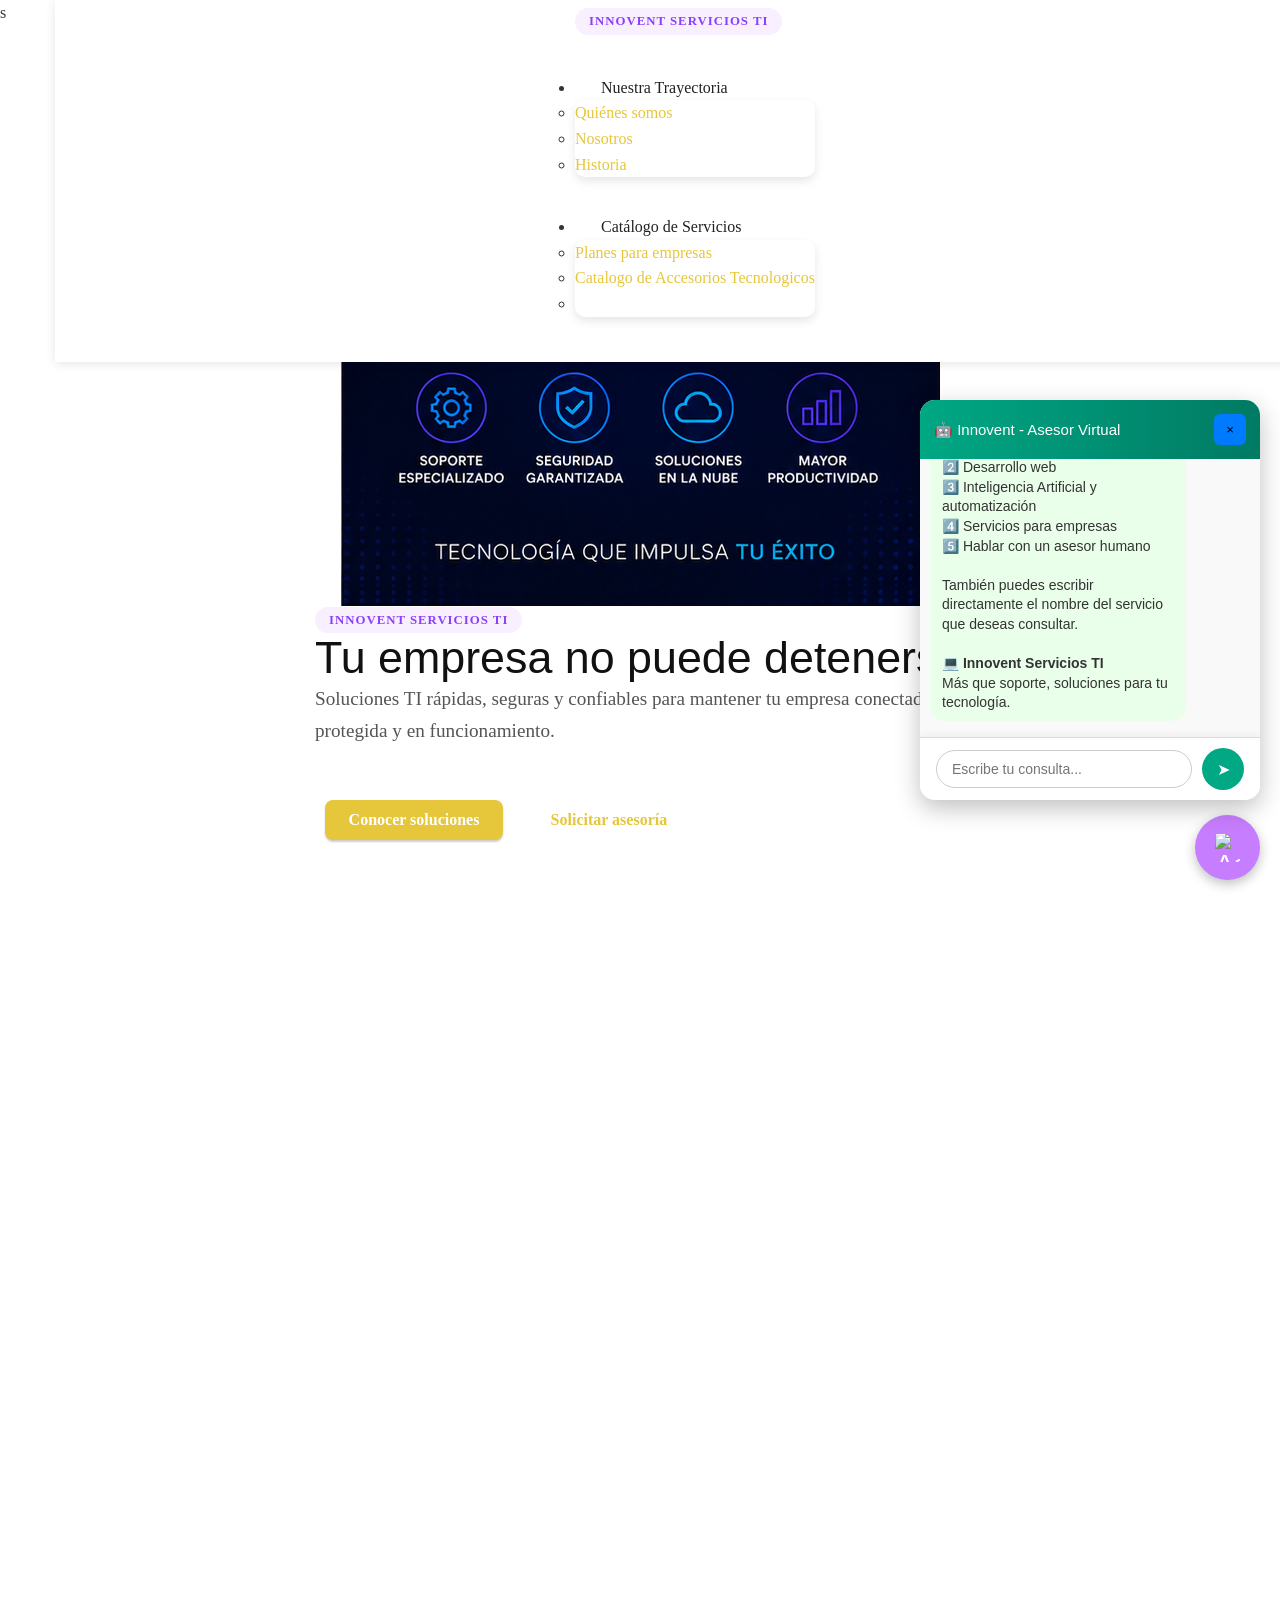
==== index.html @ 6b6c90a2 "Update index.html" ====
<!doctype html>
<html lang="es">
  <head>
    <meta charset="UTF-8" />
    <meta name="viewport" content="width=device-width, initial-scale=1.0" />

    <!-- SEO Básico -->
    <title>
      Innovent Servicios TI | Resultados Confiables y Atención
      Humana
    </title>
    <meta
      name="description"
      content="Innovent Servicios TI ofrece soluciones rápidas y confiables para tu empresa. Atención personalizada y resultados garantizados."
    />
    <meta
      name="keywords"
      content="Innovent Servicios TI, soluciones tecnológicas, atención personalizada, resultados garantizados, empresa, tecnología"
    />
    <meta name="author" content="Innovent Servicios TI" />
    <link rel="canonical" href="https://innoventsolucionesdigitales.netlify.app/" />

    <!--SEO optimizado + Google Search Console-->

    <meta
      name="google-site-verification"
      content="TU_CODIGO_VERIFICACION_GOOGLE"
    />

    <!-- Google Analytics Básico -->

    <script
      async
      src="https://www.googletagmanager.com/gtag/js?id=G-XXXXXXXXXX"
    ></script>
    <script>
      window.dataLayer = window.dataLayer || [];
      function gtag() {
        dataLayer.push(arguments);
      }
      gtag("js", new Date());
      gtag("config", "G-XXXXXXXXXX"); // Reemplaza con tu ID GA4
    </script>
    s

    <!-- FIN SEO optimizado + Google Search Console -->

    <!-- Open Graph (para redes sociales) -->
    <meta
      property="og:title"
      content="Innovent Servicios TI | Soluciones Rapidas y Confiables para tu Empresa"
    />
    <meta
      property="og:description"
      content="Innovent Servicios TI ofrece soluciones rápidas y confiables para tu empresa. Atención personalizada y resultados garantizados."
    />
    <meta
      property="og:image"
      content="https://innoventsolucionesdigitales.netlify.app/assets/images/logo.png"
    />
    <meta property="og:url" content="https://innoventsolucionesdigitales.netlify.app/" />
    <meta property="og:type" content="website" />

    <!-- Favicon -->
    <link
      rel="shortcut icon"
      href="assets/images/logo.png"
      type="image/x-icon"
    />

    <!-- Bootstrap -->
    <link rel="stylesheet" href="assets/bootstrap/css/bootstrap.min.css" />

    <!-- Estilos adicionales -->
    <link rel="stylesheet" href="assets/bootstrap/css/bootstrap-grid.min.css" />
    <link
      rel="stylesheet"
      href="assets/bootstrap/css/bootstrap-reboot.min.css"
    />
    <link
      rel="stylesheet"
      href="assets/web/assets/mobirise-icons2/mobirise2.css"
    />
    <link rel="stylesheet" href="assets/dropdown/css/style.css" />
    <link rel="stylesheet" href="assets/socicon/css/styles.css" />
    <link rel="stylesheet" href="assets/theme/css/style.css" />
    <link rel="stylesheet" href="css/styles.min.css" />
    <link rel="stylesheet" href="css/styles.css" />
    <link rel="stylesheet" href="css/examenes.css" />

    <!-- Preload -->
    <link
      rel="preload"
      as="style"
      href="assets/mobirise/css/mbr-additional.css"
    />
    <link
      rel="stylesheet"
      href="assets/mobirise/css/mbr-additional.css"
      type="text/css"
    />

    <style>
      .modal {
        display: none;
        position: fixed;
        inset: 0;
        background: rgba(0, 0, 0, 0.6);
        justify-content: center;
        align-items: center;
        z-index: 1000;
      }

      .modal-content {
        background: #fff;
        padding: 25px;
        width: 90%;
        max-width: 500px;
        border-radius: 8px;
        position: relative;
      }

      .cerrar-modal {
        position: absolute;
        top: 10px;
        right: 15px;
        font-size: 22px;
        cursor: pointer;
      }
    </style>
  </head>
  <body>
    <!-- =========================
     NAVBAR FIJO Y CENTRADO
========================= -->
    <section class="menu" id="menu2-23">
      <nav class="navbar navbar-expand-lg navbar-light fixed-top">
        <div class="container-fluid justify-content-between align-items-center">

<!-- LOGO -->
<a
  class="navbar-brand d-flex align-items-center"
  href="/"
  aria-label="Innovent Servicios TI - Inicio"
>
  <span class="hero-badge">
          INNOVENT SERVICIOS TI
        </span>
</a>

          <!-- BOTÓN RESPONSIVE -->
          <button class="navbar-toggler" type="button" data-bs-toggle="collapse" data-bs-target="#navbarNav">
            <span class="navbar-toggler-icon"></span>
          </button>

          <!-- ENLACES POR MODIFICAR -->
          <div class="collapse navbar-collapse justify-content-center" id="navbarNav">
            <ul class="navbar-nav align-items-center">
              <!-- Nosotros -->
              <li class="nav-item dropdown">
                <a class="nav-link dropdown-toggle" href="#" id="paraTi" role="button" data-bs-toggle="dropdown">
                  Nuestra Trayectoria
                </a>
                <ul class="dropdown-menu">
                  <li>
                    <a class="dropdown-item" href="#">Quiénes somos</a>
                  </li>
                  <li>
                    <a class="dropdown-item" href="#">Nosotros</a>
                  </li>
                  <li>
                    <a class="dropdown-item" href="historia.html">Historia</a>
                  </li>
                </ul>
              </li>

              <!-- Catalogo -->
              <li class="nav-item dropdown">
                <a class="nav-link dropdown-toggle" href="#" id="paraTi" role="button" data-bs-toggle="dropdown">
                  Catálogo de Servicios
                </a>
                <ul class="dropdown-menu">
                    <li><a class="dropdown-item" href="#"> Planes para empresas </a></li>
                  <!--<li><a class="dropdown-item" href="#">Genética</a></li>-->
                   <li>
                <a class="dropdown-item" href="https://docs.google.com/document/d/1BnVrGC0R2XACuzyjOisEtfLm5PXek_oAEOtKpzsiHR8/edit?usp=sharing" download="Catalogo de Accesorios Tecnologicos.pdf">
                  Catalogo de Accesorios Tecnologicos
                </a>
              </li>
                  <li>
                    <!--<a class="dropdown-item" href="#">Pruebas Especiales</a>-->
                  </li>
                </ul>
              </li>

              <!-- Servicios
              <li class="nav-item dropdown">
                <a
                  class="nav-link dropdown-toggle"
                  href="#"
                  id="institucional"
                  role="button"
                  data-bs-toggle="dropdown"
                >
                  Como lo hacemos
                </a>
                <ul class="dropdown-menu">
                  <li>
                    <a class="dropdown-item" href="./servicios.html"
                      >Servicios</a
                    >
                  </li>
                </ul>
              </li>

              <!-- Muestras 
              <li class="nav-item dropdown">
                <a
                  class="nav-link dropdown-toggle"
                  href="#"
                  id="empresarial"
                  role="button"
                  data-bs-toggle="dropdown"
                >
                  Preparación de Muestras
                </a>
                <ul class="dropdown-menu">
                  <li>
                    <a class="dropdown-item" href="sangre.html"
                      >Toma de muestra en sangre</a
                    >
                  </li>
                  <li>
                    <a class="dropdown-item" href="fecal.html"
                      >Toma de muestra fecal</a
                    >
                  </li>
                  <li>
                    <a class="dropdown-item" href="orina.html"
                      >Muestra de orina</a
                    >
                  </li>
                  <li>
                    <a class="dropdown-item" href="saliva.html"
                      >Muestra de saliva</a
                    >
                  </li>
                  <li>
                    <a class="dropdown-item" href="aliento.html"
                      >Prueba de aliento</a
                    >
                  </li>
                </ul>
              </li>

              <!-- Portal Pacientes 
              <li class="nav-item dropdown">
                <a
                  class="nav-link dropdown-toggle"
                  href="#"
                  id="pacientes"
                  role="button"
                  data-bs-toggle="dropdown"
                >
                  Portal Paciente
                </a>
                <ul class="dropdown-menu">
                  <li>
                    <a class="dropdown-item" href="paciente/dashboard_paciente.html"
                      >Acceso Paciente</a
                    >
                  </li>
                </ul>
              </li>-->
            </ul>
          </div>
        </div>
      </nav>
    </section>
    <!-- FIN NAVBAR -->

        <!-- ================================
 ASESOR VIRTUAL INNOVENT
================================ -->
    <div class="asesor-container">

  <!-- Botón del asesor virtual -->
  <button
    id="chat-toggle"
    type="button"
    aria-label="Abrir asesor virtual"
    aria-controls="chatbox"
    aria-expanded="false"
  >
    <img
      src="https://cdn-icons-png.flaticon.com/128/14244/14244118.png"
      alt="Asesor Virtual Innovent"
    />
  </button>

  <!-- Ventana de chat -->
  <div
    id="chatbox"
    role="dialog"
    aria-label="Asesor Virtual Innovent"
    aria-hidden="true"
  >

    <!-- Encabezado -->
    <div id="chat-header">
      <span>🤖 Innovent - Asesor Virtual</span>

      <button
        id="chat-close"
        type="button"
        aria-label="Cerrar asesor virtual"
      >
        ×
      </button>
    </div>

    <!-- Mensajes -->
    <div
      id="chat-messages"
      role="log"
      aria-live="polite"
      aria-atomic="false"
    ></div>

    <!-- Entrada de mensajes -->
    <div id="chat-input">

      <input
        id="input"
        type="text"
        placeholder="Escribe tu consulta..."
        autocomplete="off"
        aria-label="Escribe tu consulta"
      />

      <button
        type="button"
        onclick="enviar()"
        aria-label="Enviar mensaje"
      >
        ➤
      </button>

    </div>

    <!-- Valores de Innovent --
    <div id="chat-values">

      <span title="Integridad">
        ⭐ Integridad
      </span>

      <span title="Innovación">
        💡 Innovación
      </span>

      <span title="Excelencia">
        🎯 Excelencia
      </span>

      <span title="Compromiso">
        🤝 Compromiso
      </span>

      <span title="Confidencialidad">
        🔒 Confidencialidad
      </span>

    </div>

    <!-- Redes sociales -
    <div id="chat-social">

      <!-- WhatsApp --
      <a
        href="https://wa.me/573012041255?text=Hola%2C%20quisiera%20más%20información%20sobre%20los%20servicios%20de%20Innovent%20Servicios%20TI"
        target="_blank"
        rel="noopener noreferrer"
        aria-label="Contactar por WhatsApp"
      >
        <img
          src="assets/images/whatsapp.png"
          alt="WhatsApp Innovent Servicios TI"
        />
      </a>

      <!-- Facebook --
      <a
        href="https://www.facebook.com/innoventserviciosti"
        target="_blank"
        rel="noopener noreferrer"
        aria-label="Facebook de Innovent Servicios TI"
      >
        <img
          src="assets/images/facebook.png"
          alt="Facebook Innovent Servicios TI"
        />
      </a>

      <!-- Instagram --
      <a
        href="https://www.instagram.com/innovent_servicios_ti/"
        target="_blank"
        rel="noopener noreferrer"
        aria-label="Instagram de Innovent Servicios TI"
      >
        <img
          src="assets/images/instagram.png"
          alt="Instagram Innovent Servicios TI"
        />
      </a>

    </div>-->

  </div>

</div>

    <!-- Header / Hero -->
<section id="header14-1j" class="header14 py-5" aria-labelledby="hero-title">
  <div class="container">
    <div class="row align-items-center justify-content-center g-4">

      <!-- Imagen -->
      <div class="col-12 col-md-5 text-center">
  <img
    src="./assets/images/2.png"
    alt="Innovent Servicios TI - Soluciones tecnológicas"
    class="img-fluid hero-image"
    loading="eager"
    width="600"
    height="600"
  />
</div>

      <!-- Contenido -->
      <div class="col-12 col-md-7 text-center text-md-start">
        <span class="hero-badge">
          INNOVENT SERVICIOS TI
        </span>

        <h1 id="hero-title" class="display-4 fw-bold mt-3">
          Tu empresa no puede detenerse
        </h1>

        <p class="lead mt-3">
          Soluciones TI rápidas, seguras y confiables para mantener
          tu empresa conectada, protegida y en funcionamiento.
        </p>

        <div class="hero-actions mt-4">
          <a
            href="#servicios"
            class="btn btn-primary btn-lg me-2 mb-2"
          >
            Conocer soluciones
          </a>

          <a
            href="https://wa.me/573012041255?text=Hola, deseo más información sobre la asesoria gratis que ofrece Innovent Servicios TI"
            class="btn btn-outline-dark btn-lg mb-2"
          >
            Solicitar asesoría
          </a>
        </div>
      </div>

    </div>
  </div>
</section>

    <!-- Seccion porque C+ -->

    <section class="porque-section">
      <br />
      <div class="porque-content">
        <h2>💻 ¿Por qué Innovent Servicios TI?</h2>
        <p>
          Elegirnos, significa confiar tu tecnología en manos expertas: <br /><br />
          ⚡ <strong>Respuesta rápida</strong> Atención ágil para resolver incidencias y mantener tu operación funcionando sin interrupciones.<br />
          📅 <strong>Planes mensuales</strong> Soluciones flexibles adaptadas a las necesidades y presupuesto de tu empresa. <br />
          🛠️ <strong>Soporte continuo</strong> Monitoreo, mantenimiento y acompañamiento tecnológico permanente. <br />
          🤝 <strong>Atención personalizada</strong> Cada cliente recibe una estrategia tecnológica diseñada para sus objetivos. <br />
          <!--⏱️ <strong>Resultados rápidos y confiables</strong>, siempre a tiempo. !-->
        </p>
        <!--<div class="porque-btn">
      <a href="./formulario.html" class="cta-btn">
        🌟 Elige confianza, elige C+ Laboratorio Clínico Cartagena
      </a>
    </div>-->
      </div>
    </section>

    <!-- Fin Seccion porque C+-->

    <!-- SECCIÓN FAQ Y TESTIMONIOS -
    <section id="faq-testimonials">
      <div class="container">
        <!-- TÍTULOS ACTUALIZADOS -
        <h2 class="section-title">Preguntas Frecuentes</h2>

        <div class="faq-testimonials-wrapper">
          <!-- PREGUNTAS FRECUENTES -
          <div class="faq">
            <div class="faq-item">
              <button class="faq-question" aria-expanded="false">
                ¿Cuánto tiempo tardan los resultados?
              </button>
              <div class="faq-answer">
                Los resultados se entregan entre 24 y 48 horas, dependiendo del
                tipo de examen realizado.
              </div>
            </div>

            <div class="faq-item">
              <button class="faq-question" aria-expanded="false">
                ¿Como prepararme?
              </button>
              <div class="faq-answer">
                La preparación depende del tipo de examen, en algunos casos
                puede ser necesario un ayuno de 8 a 12 horas, o evitar ciertos
                alimentos y medicamentos, al momento de programar tu cita, te
                brindaremos las indicaciones específicas según tu estudio.
              </div>
            </div>

            <div class="faq-item">
              <button class="faq-question" aria-expanded="false">
                ¿Que muestran se requieren?
              </button>
              <div class="faq-answer">
                Las muestras requeridas dependen del tipo de examen,
                generalmente pueden ser de sangre, orina, heces u otros fluidos,
                al agendar tu cita te indicaremos cuál es necesaria para tu
                análisis específico.
              </div>
            </div>

            <div class="faq-item">
              <button class="faq-question" aria-expanded="false">
                ¿Cómo puedo agendar una cita?
              </button>
              <div class="faq-answer">
                Puedes agendar tu cita por nuestra pagina, Whatsapp o llamando a
                nuestro número de contacto, también ofrecemos atención
                presencial.
              </div>
            </div>
          </div>
        </div>
      </div>
    </section>
    <br />
    <!-- FIN SECCIÓN FAQ -->

    <!-- Promoción del mes -->
    <div class="contenedor-promos">
      <h3 class="titulo-promos">🎉 Promoción del mes</h3>
      <div class="carrusel-promos">
        <div class="grupo-slides">
          <div class="slide-promo" data-mes="0">
            <img
              class="imagen-promo"
              src="./assets/images/promociones/Promocion enero.png"
              alt="Promoción Enero"
            />
            <!--<div class="descripcion-promo">
              De regreso a clases
            </div>-->
          </div>
          <div class="slide-promo" data-mes="1">
            <img
              class="imagen-promo"
              src="./assets/images/promociones/Promocion febrero.png"
              alt="Promoción Febrero"
            />
            <!--<div class="descripcion-promo">
              Perfil Cardiovascular - Especial San Valentín
            </div>-->
          </div>
          <div class="slide-promo" data-mes="2">
            <img
              class="imagen-promo"
              src="./assets/images/promociones/Promocion marzo.png"
              alt="Promoción Marzo"
            />
            <!--<div class="descripcion-promo">
              Control de Diabetes - 15% de descuento
            </div>-->
          </div>
          <div class="slide-promo" data-mes="3">
            <img
              class="imagen-promo"
              src="./assets/images/promociones/Promocion abril.png"
              alt="Promoción Abril"
            />
            <!--<div class="descripcion-promo">
              Revision Preventiva Médico Joven
            </div>-->
          </div>
          <div class="slide-promo" data-mes="4">
            <img
              class="imagen-promo"
              src="./assets/images/promociones/Promocion mayo.png"
              alt="Promoción Mayo"
            />
            <!--<div class="descripcion-promo">
              Exámenes de Sangre - 2x1 por Día de la Madre
            </div>-->
          </div>
          <div class="slide-promo" data-mes="5">
            <img
              class="imagen-promo"
              src="./assets/images/promociones/Promocion junio.png"
              alt="Promoción Junio"
            />
            <!--<div class="descripcion-promo">
              Chequeo Masculino - Especial Día del Padre
            </div>-->
          </div>
          <div class="slide-promo" data-mes="6">
            <img
              class="imagen-promo"
              src="./assets/images/promociones/Promocion julio.png"
              alt="Promoción Julio"
            />
            <!--<div class="descripcion-promo">
              Perfil Lipídico - Cuidando tu corazón
            </div>-->
          </div>
          <div class="slide-promo" data-mes="7">
            <img
              class="imagen-promo"
              src="./assets/images/promociones/Promocion agosto.png"
              alt="Promoción Agosto"
            />
            <!--<div class="descripcion-promo">
              Chequeo Integral - Bienestar en Familia
            </div>-->
          </div>
          <div class="slide-promo" data-mes="8">
            <img
              class="imagen-promo"
              src="./assets/images/promociones/Promocion septiembre.png"
              alt="Promoción Septiembre"
            />
            <!--<div class="descripcion-promo">
              Perfil Hepático - Mes del Hígado Sano
            </div>-->
          </div>
          <div class="slide-promo" data-mes="9">
            <img
              class="imagen-promo"
              src="./assets/images/promociones/Promocion octubre.png"
              alt="Promoción Octubre"
            />
            <!--<div class="descripcion-promo">
              Chequeo Oncológico - Prevención Temprana
            </div>-->
          </div>
          <div class="slide-promo" data-mes="10">
            <img
              class="imagen-promo"
              src="./assets/images/promociones/Promocion noviembre.png"
              alt="Promoción Noviembre"
            />
            <!--<div class="descripcion-promo">
              Exámenes Preventivos - Mes del Hombre
            </div>-->
          </div>
          <div class="slide-promo" data-mes="11">
            <img
              class="imagen-promo"
              src="./assets/images/promociones/Promocion diciembre.png"
              alt="Promoción Diciembre"
            />
            <!--<div class="descripcion-promo">Chequeo Fin de Año - 25% OFF</div>-->
          </div>
        </div>
      </div>
    </div>
    <br />

    <!-- Fin promociones del mes -->

    <!-- ================= CATÁLOGO DE EXÁMENES ================= -
    <section class="section-header container">
      <h2>Catálogo de Accesorios y Productos para TI</h2>
      <p>
        Los exámenes de laboratorio permiten evaluar el estado de salud,
        detectar enfermedades y monitorear tratamientos médicos.
      </p>
    </section>

    <ul id="category-list">
      <li data-category="Perfil Tiroideo" class="active">
        Paquete Tiroides <b>$60.000</b>
      </li>
      <li data-category="Paquete Tumoral">Paquete Tumoral <b>$75.000</b></li>
      <li data-category="Paquete Diabetes">Paquete Diabetes <b>$140.000</b></li>
      <li data-category="Perfil Hepatico">Paquete Hepatico <b>$90.000</b></li>
      <li data-category="Genética">Paquete Genética <b>$2'450.000</b></li>
      <li data-category="Salud Ocupacional">
        Paquete Salud Ocupacional <b>$50.000</b>
      </li>
      <li data-category="Paquete Rutinario">
        Paquete Rutinario <b>$70.000</b>
      </li>
      <li data-category="Salud de la Mujer">
        Paquete Salud de la Mujer <b>$550.000</b>
      </li>
      <li data-category="Salud del Hombre">
        Paquete Salud del Hombre <b>$160.000</b>
      </li>
      <li data-category="Examenes de Laboratorio">
        Paquete Examenes de Laboratorio <b>$180.000</b>
      </li>
      <li data-category="Salud sexual">Paquete Salud Sexual <b>$350.000</b></li>
      <li data-category="Prueba de Fertilidad">
        Paquete Prueba de Fertilidad <b>$800.000 Hombres</b> |
        <b>$600.000 Mujeres</b>
      </li>
    </ul>

    <section class="buscador">
      <input
        id="buscadorExamen"
        type="text"
        placeholder="Buscar examen por nombre, código o categoría..."
      />
    </section>

    <section id="resultadosExamenes" class="resultados"></section>

    <!-- ===========================
     CONTADOR + BUSCADOR + VISTA
=========================== -
    <div class="header-serviciosInnovent">
      <!-- CONTADOR DE RESULTADOS --
      <div>
        <!--<span id="exam-count">201</span> RESULTADOS-
      </div>

      <section class="catalogo-section">
        <!-- HEADER SUPERIOR -
        <div class="catalogo-header">
          <div class="vista-toggle">
            <button id="vista-list" class="vista-btn active">Lista</button>
            <button id="vista-grid" class="vista-btn">Cuadrícula</button>
          </div>

          <input type="text" id="buscar-servicio" placeholder="Buscar servicios" />
        </div>

        <div id="catalogo-servicios" class="list-view"></div>
      </section>
    </div>

    <div id="pagination"></div>

    <!-- CONTENEDOR SERVICIOS --
    <div id="servicios" class="grid-container"></div>

    <!-- BARRA INFERIOR COMPARAR 
    <div id="bottomCompare" class="bottom-compare">
      <div id="compareInfo">Selecciona hasta 2 exámenes</div>
      <button id="compareBtn">Comparar</button>
    </div>--

    <div id="modal-servicio" class="modal">
      <div class="modal-content">
        <span class="cerrar-modal">&times;</span>
        <div id="modal-body"></div>
      </div>
    </div>

    <!-- MODAL DETALLE --
    <div id="servicioModal" class="modal">
      <div class="modal-content">
        <span class="close" data-close="servicioModal">&times;</span>

        <h2 id="modalTitle"></h2>
        <p id="modalDescription"></p>

        <p><b>Muestra:</b> <span id="modalSample"></span></p>
        <p><b>Entrega:</b> <span id="modalTime"></span></p>
        <p><b>Precio:</b> <span id="modalPrice"></span></p>

        <hr />

        <h4>¿Qué mide?</h4>
        <p id="modalWhat"></p>

        <h4>Preparación</h4>
        <p id="modalPrep"></p>
      </div>
    </div>

    <!-- MODAL COMPARACIÓN --
    <div id="compareModal" class="modal">
      <div class="modal-content">
        <span class="close" data-close="compareModal">&times;</span>
        <h3>Comparación de exámenes</h3>
        <div id="compareContent"></div>
      </div>
    </div>

    <!-- Script general filtro de examenes --

    <div class="exam-modal" id="examModal">
      <div class="exam-modal-content">
        <button class="modal-close">&times;</button>

        <span class="exam-category" id="modalCategory"></span>
        <h2 id="modalTitle"></h2>
        <p class="exam-description" id="modalDescription"></p>

        <div class="exam-meta">
          <div>
            <img
              src="https://cdn-icons-png.flaticon.com/512/2966/2966486.png"
            />
            <span id="modalSample"></span>
          </div>
          <div>
            <img src="https://cdn-icons-png.flaticon.com/512/942/942748.png" />
            <span id="modalResultTime"></span>
          </div>
          <div>
            <img
              src="https://cdn-icons-png.flaticon.com/512/2907/2907253.png"
            />
            <span id="modalParams"></span>
          </div>
        </div>

        <a href="#contacto" class="btn-contact">Contáctenos</a>

        <hr />

        <h3>¿Qué mide esta prueba?</h3>
        <p id="modalWhatMeasures"></p>

        <h3>Cómo prepararse</h3>

        <p>
          <strong>Condiciones de ayuno:</strong> <span id="modalFasting"></span>
        </p>
        <p>
          <strong>Requerimientos adicionales:</strong>
          <span id="modalRequirements"></span>
        </p>
        <p>
          <strong>Ejercicio físico:</strong> <span id="modalExercise"></span>
        </p>
      </div>
    </div>

    <!-- Script BD -->
    <script>
            /* ===================== BASE DE DATOS ===================== */
      const serviciosInnovent = [
  {
    id: 1,
    codigo: "SOP001",
    categoria: "Soporte TI",
    nombre: "Soporte Técnico Preventivo y Correctivo",
    descripcion:
      "Diagnóstico, mantenimiento y solución de problemas de hardware y software para equipos tecnológicos.",
    modalidad: "Remoto y en sitio",
    tiempoAtencion: "Según diagnóstico",
    incluye:
      "Diagnóstico, mantenimiento, optimización y solución de incidencias.",
    dirigidoA:
      "Hogares, emprendimientos, negocios y empresas",
    garantia: "Según servicio realizado",
    precio: 49000,
  },

  {
    id: 2,
    codigo: "SOP002",
    categoria: "Soporte TI",
    nombre: "Mantenimiento de Computadores y Portátiles",
    descripcion:
      "Mantenimiento preventivo y correctivo para mejorar el rendimiento, estabilidad y funcionamiento de computadores y portátiles.",
    modalidad: "En sitio",
    tiempoAtencion: "Según estado del equipo",
    incluye:
      "Limpieza, optimización, revisión de software y diagnóstico general.",
    dirigidoA:
      "Hogares, negocios y empresas",
    garantia: "Según servicio realizado",
    precio: 60000,
  },

  {
    id: 3,
    codigo: "SOP003",
    categoria: "Soporte TI",
    nombre: "Soporte Técnico Remoto",
    descripcion:
      "Atención remota para solucionar problemas tecnológicos sin necesidad de desplazamiento.",
    modalidad: "Remoto",
    tiempoAtencion: "Según requerimiento",
    incluye:
      "Diagnóstico remoto, configuración, asistencia y solución de incidencias.",
    dirigidoA:
      "Hogares, emprendimientos, negocios y empresas",
    garantia: "Según servicio realizado",
    precio: 40000,
  },

  {
    id: 4,
    codigo: "WEB001",
    categoria: "Desarrollo Web",
    nombre: "Desarrollo de Sitios Web",
    descripcion:
      "Diseño y desarrollo de sitios web modernos, profesionales, responsivos y adaptados a las necesidades del negocio.",
    modalidad: "Digital",
    tiempoAtencion: "Según alcance del proyecto",
    incluye:
      "Diseño UX/UI, desarrollo responsive, estructura web y publicación.",
    dirigidoA:
      "Emprendimientos, negocios y empresas",
    garantia: "Según plan contratado",
    precio: 400000,
  },

  {
    id: 5,
    codigo: "WEB002",
    categoria: "Desarrollo Web",
    nombre: "Marca Digital",
    descripcion:
      "Desarrollo de una presencia digital profesional orientada a fortalecer la imagen y comunicación de la empresa.",
    modalidad: "Digital",
    tiempoAtencion: "Según alcance del proyecto",
    incluye:
      "Diseño visual, estructura web, identidad digital y publicación.",
    dirigidoA:
      "Emprendimientos, negocios y empresas",
    garantia: "Según plan contratado",
    precio: 800000,
  },

  {
    id: 6,
    codigo: "WEB003",
    categoria: "Desarrollo Web",
    nombre: "Sitio Web Inteligente",
    descripcion:
      "Sitio web avanzado con funcionalidades inteligentes e integración de herramientas digitales e Inteligencia Artificial.",
    modalidad: "Digital",
    tiempoAtencion: "Según alcance del proyecto",
    incluye:
      "Diseño UX/UI, desarrollo responsive, funcionalidades avanzadas e integración con IA.",
    dirigidoA:
      "Negocios y empresas",
    garantia: "Según proyecto",
    precio: 1500000,
  },

  {
    id: 7,
    codigo: "WEB004",
    categoria: "Desarrollo Web",
    nombre: "Sitio Web Premium",
    descripcion:
      "Solución web integral para empresas que requieren una presencia digital avanzada, profesional y escalable.",
    modalidad: "Digital",
    tiempoAtencion: "Según alcance del proyecto",
    incluye:
      "Diseño avanzado, desarrollo, funcionalidades personalizadas, integraciones y publicación.",
    dirigidoA:
      "Empresas, organizaciones y proyectos digitales",
    garantia: "Según proyecto",
    precio: 3500000,
  },

  {
    id: 8,
    codigo: "WEB005",
    categoria: "Desarrollo Web",
    nombre: "Mantenimiento Web",
    descripcion:
      "Actualización, optimización y mantenimiento de sitios web existentes.",
    modalidad: "Remoto",
    tiempoAtencion: "Según requerimiento",
    incluye:
      "Actualización de contenido, ajustes visuales, optimización y soporte.",
    dirigidoA:
      "Negocios y empresas",
    garantia: "Según servicio realizado",
    precio: 60000,
  },

  {
    id: 9,
    codigo: "IA001",
    categoria: "Inteligencia Artificial",
    nombre: "Soluciones con Inteligencia Artificial",
    descripcion:
      "Implementación de soluciones basadas en Inteligencia Artificial para optimizar procesos y servicios.",
    modalidad: "Digital",
    tiempoAtencion: "Según alcance del proyecto",
    incluye:
      "Análisis de necesidades, implementación y configuración de soluciones con IA.",
    dirigidoA:
      "Emprendimientos, negocios y empresas",
    garantia: "Según proyecto",
    precio: "Consultar",
  },

  {
    id: 10,
    codigo: "IA002",
    categoria: "Inteligencia Artificial",
    nombre: "Asesor Virtual con IA",
    descripcion:
      "Implementación de asistentes virtuales para orientar clientes y automatizar consultas frecuentes.",
    modalidad: "Digital",
    tiempoAtencion: "Según proyecto",
    incluye:
      "Diseño conversacional, configuración, integración y personalización.",
    dirigidoA:
      "Negocios y empresas",
    garantia: "Según proyecto",
    precio: "Consultar",
  },

  {
    id: 11,
    codigo: "AUT001",
    categoria: "Automatización",
    nombre: "Automatización de Procesos",
    descripcion:
      "Diseño de automatizaciones para reducir tareas repetitivas y mejorar la eficiencia operativa.",
    modalidad: "Digital",
    tiempoAtencion: "Según alcance",
    incluye:
      "Análisis del proceso, diseño de flujo, automatización e integración.",
    dirigidoA:
      "Negocios y empresas",
    garantia: "Según proyecto",
    precio: "Consultar",
  },

  {
    id: 12,
    codigo: "INT001",
    categoria: "Integraciones",
    nombre: "Integración de Sistemas y Herramientas",
    descripcion:
      "Conexión de plataformas, aplicaciones y herramientas digitales para optimizar los procesos del negocio.",
    modalidad: "Digital",
    tiempoAtencion: "Según proyecto",
    incluye:
      "Análisis, configuración e integración de herramientas tecnológicas.",
    dirigidoA:
      "Empresas y negocios",
    garantia: "Según proyecto",
    precio: "Consultar",
  },

  {
    id: 13,
    codigo: "RED001",
    categoria: "Redes",
    nombre: "Configuración de Redes y Conectividad",
    descripcion:
      "Implementación, configuración y optimización de redes y soluciones de conectividad.",
    modalidad: "En sitio",
    tiempoAtencion: "Según diagnóstico",
    incluye:
      "Configuración de red, conectividad, cableado y diagnóstico.",
    dirigidoA:
      "Hogares, negocios y empresas",
    garantia: "Según servicio realizado",
    precio: "Consultar",
  },

  {
    id: 14,
    codigo: "RED002",
    categoria: "Redes",
    nombre: "Cableado de Red RJ45",
    descripcion:
      "Instalación y organización de cableado de red para mejorar la conectividad de dispositivos.",
    modalidad: "En sitio",
    tiempoAtencion: "Según instalación",
    incluye:
      "Instalación, organización, conexión y pruebas de cableado.",
    dirigidoA:
      "Hogares, negocios y empresas",
    garantia: "Según servicio realizado",
    precio: "Consultar",
  },

  {
    id: 15,
    codigo: "SEG001",
    categoria: "Seguridad TI",
    nombre: "Seguridad y Protección Digital",
    descripcion:
      "Implementación de buenas prácticas y configuraciones para mejorar la seguridad de sistemas y dispositivos.",
    modalidad: "Remoto y en sitio",
    tiempoAtencion: "Según diagnóstico",
    incluye:
      "Revisión, configuración y recomendaciones de seguridad tecnológica.",
    dirigidoA:
      "Hogares, negocios y empresas",
    garantia: "Según servicio realizado",
    precio: "Consultar",
  },

  {
    id: 16,
    codigo: "ASE001",
    categoria: "Asesoría TI",
    nombre: "Diagnóstico y Asesoría Tecnológica",
    descripcion:
      "Orientación profesional para identificar necesidades tecnológicas y definir soluciones adecuadas.",
    modalidad: "Remoto y en sitio",
    tiempoAtencion: "Según requerimiento",
    incluye:
      "Evaluación de necesidades, recomendaciones y orientación tecnológica.",
    dirigidoA:
      "Hogares, emprendimientos, negocios y empresas",
    garantia: "Servicio de asesoría",
    precio: "Consultar",
  },

  {
    id: 17,
    codigo: "PRO001",
    categoria: "Productos TI",
    nombre: "Accesorios Tecnológicos",
    descripcion:
      "Comercialización de accesorios y productos tecnológicos para complementar equipos y soluciones TI.",
    modalidad: "Venta",
    tiempoAtencion: "Según disponibilidad",
    incluye:
      "Accesorios tecnológicos seleccionados según las necesidades del cliente.",
    dirigidoA:
      "Hogares, negocios y empresas",
    garantia: "Según producto",
    precio: "Consultar",
  },

  {
    id: 18,
    codigo: "EMP001",
    categoria: "Soluciones Empresariales",
    nombre: "Soluciones Tecnológicas para Empresas",
    descripcion:
      "Diseño de soluciones TI orientadas a mejorar procesos, productividad y transformación digital empresarial.",
    modalidad: "Remoto y en sitio",
    tiempoAtencion: "Según proyecto",
    incluye:
      "Diagnóstico, asesoría, soporte, desarrollo e implementación de soluciones.",
    dirigidoA:
      "Empresas, negocios y organizaciones",
    garantia: "Según proyecto",
    precio: "Consultar",
  },
];
      /* ===================== VARIABLES ===================== */
      let currentCategory = "all";
      let selected = new Set();

      const examListEl = document.getElementById("exam-list");
      const searchInput = document.getElementById("search-input");

      /* ===================== FILTRADO ===================== */
      function filterserviciosInnovent() {
        const q = searchInput.value.toLowerCase();

        return serviciosInnovent.filter((e) => {
          const matchCategory =
            currentCategory === "all" ||
            e.category.toLowerCase() === currentCategory.toLowerCase();

          const matchSearch =
            e.name.toLowerCase().includes(q) ||
            e.desc.toLowerCase().includes(q);

          return matchCategory && matchSearch;
        });
      }

      /* ===================== RENDER ===================== */
      function renderCards() {
        examListEl.innerHTML = "";

        filterserviciosInnovent().forEach((servicio) => {
          const card = document.createElement("div");
          card.className = "exam-card";

          card.innerHTML = `
      <img src="${servicio.img}" alt="${servicio.name}">
      <h4>${servicio.name}</h4>
      <p>${servicio.desc}</p>

      <label>
        <input type="checkbox" class="compare" data-id="${servicio.id}">
        Comparar
      </label>

      <button class="btn-detail" data-id="${servicio.id}">
        Ver detalle
      </button>
    `;

          examListEl.appendChild(card);
        });

        document.querySelectorAll(".compare").forEach((cb) => {
          cb.checked = selected.has(+cb.dataset.id);
        });
      }

      /* ===================== DETALLE ===================== */
      function openDetail(id) {
        const e = serviciosInnovent.find((x) => x.id === id);
        if (!e) return;

        const extraInfo = categoryInfo[e.category] || "";

        detailBody.innerHTML = `
    <h3>${e.name}</h3>
    <p>${e.desc}</p>

    <hr>

    <p><strong>Muestra:</strong> ${e.sample}</p>
    <p><strong>Tiempo de entrega:</strong> ${e.time}</p>

    <p><strong>Descripción clínica:</strong><br>${e.details}</p>

    <hr>

    <h4>Información Importante</h4>
    ${extraInfo}
  `;

        document.getElementById("detail-modal").style.display = "flex";
      }
      /* ===================== COMPARACIÓN ===================== */
      function openCompare() {
        const sel = [...selected].map((id) => serviciosInnovent.find((e) => e.id === id));

        if (sel.length !== 2) {
          alert("Selecciona exactamente 2 exámenes");
          return;
        }

        modalBody.innerHTML = sel
          .map(
            (e) => `
    <div>
      <h4>${e.name}</h4>
      <p>${e.desc}</p>
      <p>${e.price}</p>
    </div>
  `,
          )
          .join("");

        document.getElementById("compare-modal").style.display = "flex";
      }

      /* ===================== EVENTOS ===================== */

      // Categorías
      document.querySelectorAll("#category-list li").forEach((li) => {
        li.addEventListener("click", () => {
          document
            .querySelectorAll("#category-list li")
            .forEach((x) => x.classList.remove("active"));

          li.classList.add("active");
          currentCategory = li.dataset.category;

          renderCards();
        });
      });

      // Buscar
      searchInput.addEventListener("input", renderCards);

      // Abrir detalle
      document.body.addEventListener("click", (e) => {
        if (e.target.classList.contains("btn-detail")) {
          openDetail(+e.target.dataset.id);
        }
      });

      // WhatsApp
      document
        .getElementById("detail-whatsapp")
        .addEventListener("click", () => {
          window.open(
            "https://wa.me/573012041255?text=Hola, deseo información de sus servicios",
            "_blank",
          );
        });

      // Cerrar modales
      document.getElementById("detail-close").onclick = () =>
        (detailModal.style.display = "none");

      document.getElementById("modal-close").onclick = () =>
        (compareModal.style.display = "none");

      document.getElementById("close-modal").onclick = () =>
        (compareModal.style.display = "none");

      /* ===================== INICIO ===================== */
      renderCards();
    </script>

    <!-- FIN SECCION TESTIMONIOS -->

    <!-- Inicio carrusel de videos -->
    <section class="slider6 mbr-embla cid-u1POXRwmNA">
      <div class="position-relative">
        <div class="mbr-section-head">
          <h4
            class="mbr-section-title mbr-fonts-style align-center mb-0 display-2"
          >
            <strong>Videos Destacados</strong>
          </h4>
          <h5
            class="mbr-section-subtitle mbr-fonts-style align-center mb-0 mt-2 display-5"
          >
          <!--  previas a la realizacion de los exámenes.-->
          </h5>
        </div>
        <div class="embla mt-4">
          <div class="embla__viewport container-fluid is-draggable">
            <div class="embla__container">
              <div class="slider-container">
                <div class="slider">
                  <video
                    src="assets/videos/1.mp4"
                    muted
                    controls
                  ></video>
                  <video
                    src="assets/videos/2.mp4"
                    muted
                  ></video>
                  <video
                    src="assets/videos/3.mp4"
                    muted
                  ></video>
                  <video
                    src="assets/videos/4.mp4"
                    muted
                  ></video>
                  <video
                    src="assets/videos/5.mp4"
                    muted
                  ></video>
                  <video 
                  src="assets/videos/6.mp4"
                  muted
                  ></video>
                </div>
              </div>
            </div>
          </div>
        </div>
      </div>
    </section>

    <!-- Fin carusel de videos -->

    <!--<section
      id="certificaciones"
      style="
        padding: 60px 20px;
        font-family: Arial, sans-serif;
        background-color: #f9f9f9;
      "
    >
      <div
        class="container"
        style="max-width: 1200px; margin: auto; text-align: center"
      >
        <!-- Título --
        <h2 style="font-size: 2rem; margin-bottom: 20px; color: #333">
          Certificaciones
          <!--, Acreditaciones y Afiliaciones--
        </h2>
        <p style="font-size: 1rem; color: #555; margin-bottom: 40px">
          Contamos con el respaldo de entidades reconocidas que garantizan la
          calidad y confiabilidad de nuestros servicios.
        </p>

        <!-- Cards --
        <div
          class="cards"
          style="
            display: grid;
            grid-template-columns: repeat(auto-fit, minmax(250px, 1fr));
            gap: 30px;
          "
        >
          <!-- Card 1 --
          <div
            class="card"
            style="
              background: #fff;
              padding: 20px;
              border-radius: 12px;
              box-shadow: 0 4px 10px rgba(0, 0, 0, 0.08);
              transition: transform 0.3s;
            "
          >
            <img
              src="assets/images/Dadis.png"
              alt="Certificación 1"
              style="max-width: 120px; margin: auto; display: block"
            />
            <!--<h3 style="margin-top: 15px; font-size: 1.2rem; color: #222;"></h3>--
            <p style="font-size: 0.9rem; color: #555; margin-top: 10px">
              Sistema de gestión de calidad certificado bajo estándares
              internacionales.
            </p>
          </div>

          <!-- Card 2 --
      <div class="card" style="background: #fff; padding: 20px; border-radius: 12px; box-shadow: 0 4px 10px rgba(0,0,0,0.08); transition: transform 0.3s;">
        <img src="assets/images/icontec iso 9001.webp" alt="Certificación 2" style="max-width: 120px; margin: auto; display: block;">
        <h3 style="margin-top: 15px; font-size: 1.2rem; color: #222;">ICONTEC</h3>
        <p style="font-size: 0.9rem; color: #555; margin-top: 10px;">
          Acreditación nacional que respalda nuestros procesos de calidad.
        </p>
      </div>

      <!-- Card 3 --
      <div class="card" style="background: #fff; padding: 20px; border-radius: 12px; box-shadow: 0 4px 10px rgba(0,0,0,0.08); transition: transform 0.3s;">
        <img src="assets/images/afiliacion1.webp" alt="Afiliación 1" style="max-width: 120px; margin: auto; display: block;">
        <h3 style="margin-top: 15px; font-size: 1.2rem; color: #222;">Red de Laboratorios</h3>
        <p style="font-size: 0.9rem; color: #555; margin-top: 10px;">
          Miembros de redes de laboratorios clínicos que fortalecen la confianza en los resultados.
        </p>
      </div>--
        </div>
      </div>
    </section>-->
    <!-- Fin certificaciones, afiliaciones y acreditaciones -->

    <!-- Barra de contacto rápida 
<div class="top-contact">
  <span>📞 <a href="tel:+57311 3212221">+57 311 3212221</a></span>
  <span>📍 Cartagena, Bolívar</span>
  <span>🕒 Lun - Vie: 7:00 AM - 4:00 PM | 🕒 Sab: 7:00 AM - 12:00 PM | 🕒 Domingos y festivo, se atiende con agenda previa un dia antes</span>
</div>
<!-- Fin Barra de contacto rápida -->

    <!-- Seccion servicio domicilio -->
    <section class="domicilio-section">
      <div class="domicilio-content">
        <!-- Contenedor para mostrar los dos bloques al lado -->
        <div class="promociones-container">
          <!-- Promociones de la semana -->
          <!--<div class="promociones-mes">
            <h3>🎉 Promoción de la semana</h3>
            <div class="promo-carrusel">
              <div class="promo-slides">
                <img
                  src="./assets/images/promociones-semana/Promocion lunes.webp"
                  alt="Promoción lunes"
                  class="promo-img"
                  data-dia="1"
                />
                <img
                  src="./assets/images/promociones-semana/Promocion martes.webp"
                  alt="Promoción martes"
                  class="promo-img"
                  data-dia="2"
                />
                <img
                  src="./assets/images/promociones-semana/Promocion miercoles.webp"
                  alt="Promoción miércoles"
                  class="promo-img"
                  data-dia="3"
                />
                <img
                  src="./assets/images/promociones-semana/Promocion jueves.webp"
                  alt="Promoción jueves"
                  class="promo-img"
                  data-dia="4"
                />
                <img
                  src="./assets/images/promociones-semana/Promocion viernes.webp"
                  alt="Promoción viernes"
                  class="promo-img"
                  data-dia="5"
                />
                <img
                  src="./assets/images/promociones-semana/Promocion sabado.webp"
                  alt="Promoción sábado"
                  class="promo-img"
                  data-dia="6"
                />
                <img
                  src="./assets/images/promociones-semana/Promocion domingo.webp"
                  alt="Promoción domingo"
                  class="promo-img"
                  data-dia="0"
                />
              </div>
            </div>
          </div>-->
          <!-- Fin Promociones de la semana -->
        </div>

        <h2>🛠️ ¡Soluciones a Domicilio!</h2>

<p>
  Con nuestras <strong>Soluciones Tecnológicas</strong> ayudamos a empresas,
  negocios y emprendimientos a mejorar su tecnología y optimizar sus procesos.
  <br /><br />
  🖥️ Soporte técnico para computadores y dispositivos. <br />
  🌐 Desarrollo y mantenimiento de sitios web. <br />
  🤖 Inteligencia Artificial y automatización de procesos. <br />
  🔐 Seguridad y protección de la información. <br />
  ⚙️ Integración de soluciones y herramientas digitales. <br />
  🛠️ Venta de productos y accesorios tecnológicos.
</p>
        <div class="domicilio-btn">
          <a href="#" class="cta-btn">
            👉 Cuida tu tecnologia sin salir de casa. ¡Agenda Tu Domicilio Hoy!
          </a>
        </div>
      </div>
    </section>
    <!-- Fin Seccion servicio domicilio -->

    <!-- Testimonios -->
    <section
      id="faq-testimonials"
      style="padding: 60px 20px; font-family: Arial, sans-serif"
    >
      <div class="container" style="max-width: 1200px; margin: auto">
        <!-- TÍTULO -->
        <h2 class="section-title">Gracias por confiar en INNOVENT</h2>

        <div
          style="
            display: flex;
            flex-wrap: wrap;
            gap: 40px;
            justify-content: space-between;
          "
        >
          <!-- TESTIMONIOS -->
          <div class="testimonials" style="flex: 1 1 45%">
            <div
              class="testimonial-item"
              style="
                margin-bottom: 20px;
                background: #fff;
                padding: 20px;
                border-radius: 8px;
                box-shadow: 0 2px 6px rgba(0, 0, 0, 0.1);
              "
            >
              <p style="font-style: italic; color: #333">
        “¡Excelente producto! Muy buena calidad, excelente presentación y totalmente recomendado. Una muy buena opción para quienes buscan tecnología confiable y de calidad.”
              </p>
              <strong style="display: block; margin-top: 10px; color: #555"
                >Comprador Aliado.</strong
              >
            </div>

            <div
              class="testimonial-item"
              style="
                margin-bottom: 20px;
                background: #fff;
                padding: 20px;
                border-radius: 8px;
                box-shadow: 0 2px 6px rgba(0, 0, 0, 0.1);
              "
            >
              <p style="font-style: italic; color: #333">
                
        Excelente producto y excelente servicio. INNOVENT nos ofreció una solución tecnológica rápida, profesional y totalmente adaptada a las necesidades de nuestro negocio. La atención, calidad y acompañamiento superaron nuestras expectativas.
              </p>
              <strong style="display: block; margin-top: 10px; color: #555"
                >Compradora Aliada</strong
              >
            </div>
            <div
              class="testimonial-item"
              style="
                margin-bottom: 20px;
                background: #fff;
                padding: 20px;
                border-radius: 8px;
                box-shadow: 0 2px 6px rgba(0, 0, 0, 0.1);
              "
            >
              <p style="font-style: italic; color: #333">
                Encontramos en INNOVENT un aliado tecnológico para
        fortalecer nuestros procesos y mantener nuestros equipos
        funcionando de manera eficiente.
              </p>
              <strong style="display: block; margin-top: 10px; color: #555"
                >Compradora Aliada.</strong
              >
            </div>
            <div
              class="testimonial-item"
              style="
                margin-bottom: 20px;
                background: #fff;
                padding: 20px;
                border-radius: 8px;
                box-shadow: 0 2px 6px rgba(0, 0, 0, 0.1);
              "
            >
              <p style="font-style: italic; color: #333">
                Excelente producto, cumple con lo prometido y tiene una muy buena relación entre calidad y precio. Totalmente recomendado.
              </p>
              <strong style="display: block; margin-top: 10px; color: #555"
                >Comprador Aliado</strong
              >
            </div>
          </div>

          <!-- FORMULARIO DE OPINIONES (versión reducida) -->
          <div
            class="testimonials"
            style="flex: 1 1 40%; max-width: 400px; margin: auto"
          >
            <div
              class="testimonial-item"
              style="
                background: #fff;
                padding: 15px;
                border-radius: 6px;
                box-shadow: 0 1px 4px rgba(0, 0, 0, 0.1);
              "
            >
              <h3
                style="
                  font-size: 1.1rem;
                  color: #333;
                  margin-bottom: 12px;
                  text-align: center;
                "
              >
              Tu experiencia es nuestra prioridad
              </h3>
              <form id="formOpinion">
                <!-- Nombre -->
                <div style="margin-bottom: 10px">
                  <input
                    type="text"
                    id="nombreOpinion"
                    name="nombreOpinion"
                    placeholder="Tu nombre"
                    required
                    style="
                      width: 100%;
                      padding: 8px;
                      border: 1px solid #ddd;
                      border-radius: 5px;
                      font-size: 0.9rem;
                    "
                  />
                </div>

                <!-- Calificación -->
                <div style="margin-bottom: 10px">
                  <label
                    style="
                      display: block;
                      margin-bottom: 5px;
                      color: #555;
                      font-size: 0.9rem;
                    "
                    >Calificación:</label
                  >
                  <div style="display: flex; gap: 6px; font-size: 0.85rem">
                    <label
                      ><input
                        type="radio"
                        name="calificacion"
                        value="1"
                        required
                      />
                      ⭐</label
                    >
                    <label
                      ><input type="radio" name="calificacion" value="2" />
                      ⭐⭐</label
                    >
                    <label
                      ><input type="radio" name="calificacion" value="3" />
                      ⭐⭐⭐</label
                    >
                    <label
                      ><input type="radio" name="calificacion" value="4" />
                      ⭐⭐⭐⭐</label
                    >
                    <label
                      ><input type="radio" name="calificacion" value="5" />
                      ⭐⭐⭐⭐⭐</label
                    >
                  </div>
                </div>

                <!-- Opinión -->
                <div style="margin-bottom: 10px">
                  <textarea
                    id="opinion"
                    name="opinion"
                    rows="3"
                    placeholder="Cuéntanos tu experiencia..."
                    required
                    style="
                      width: 100%;
                      padding: 8px;
                      border: 1px solid #ddd;
                      border-radius: 5px;
                      font-size: 0.9rem;
                    "
                  ></textarea>
                </div>

                <!-- Puntos a mejorar -->
                <div style="margin-bottom: 10px">
                  <textarea
                    id="mejorar"
                    name="mejorar"
                    rows="2"
                    placeholder="¿Qué podemos mejorar?"
                    style="
                      width: 100%;
                      padding: 8px;
                      border: 1px solid #ddd;
                      border-radius: 5px;
                      font-size: 0.9rem;
                    "
                  ></textarea>
                </div>

                <!-- Botón -->
                <button
                  type="submit"
                  style="
                    background: #007bff;
                    color: #fff;
                    padding: 8px 15px;
                    border: none;
                    border-radius: 5px;
                    cursor: pointer;
                    font-size: 0.9rem;
                    width: 100%;
                  "
                >
                  Enviar Opinión
                </button>
              </form>
            </div>
          </div>
        </div>
      </div>
    </section>

    <script>
      document
        .getElementById("formOpinion")
        .addEventListener("submit", function (e) {
          e.preventDefault();

          let nombre = document.getElementById("nombreOpinion").value;
          let calificacion = document.querySelector(
            "input[name='calificacion']:checked",
          ).value;
          let opinion = document.getElementById("opinion").value;
          let mejorar = document.getElementById("mejorar").value;

          let mensaje = `📝 *Nueva Opinión de Cliente*%0A
  *Nombre:* ${nombre}%0A
  *Calificación:* ${calificacion} estrellas%0A
  *Opinión:* ${opinion}%0A
  *Puntos a mejorar:* ${mejorar}`;

          let url = `https://wa.me/57301 2041255?text=${mensaje}`;
          window.open(url, "_blank");

          this.reset();
        });
    </script>

    <!-- FIN SECCION TESTIMONIOS -->

    <!-- ubicacion -->
    <section
      data-bs-version="5.1"
      class="contacts4 cid-sFAyMcKwph mcb"
      id="contacts4-21"
    >
      <div class="container">
        <div class="row align-items-center justify-content-center">
          <!-- TEXTO -->
          <div class="text-content col-12 col-md-6">
            <h2
              class="mbr-section-title mbr-fonts-style"
              style="font-size: 28px"
            >
            Visítanos y recibe <strong>asesoría personalizada y soluciones tecnológicas.</strong>
            </h2>
            <!--p class="mbr-text mbr-fonts-style" style="font-size: 16px">
              Encuéntranos fácilmente y llega con tu app de navegación favorita.
            </!->

            <!-- BOTONES DE NAVEGACIÓN 
            <div class="map-buttons mt-3">
              <button onclick="openGoogleMaps()">
                Cómo llegar en Google Maps
              </button>
              <button onclick="openWaze()">Llegar con Waze</button>
              <button onclick="openAppleMaps()">Abrir en Apple Maps</button>
            </div>-->
          </div>

          <!-- MAPA -->
          <div
            class="icons d-flex align-items-center col-12 col-md-6 justify-content-end mt-md-0 mt-3"
          >
            <iframe src="https://www.google.com/maps/embed?pb=!1m18!1m12!1m3!1d3924.2515365036297!2d-75.48071909999994!3d10.401585900000002!2m3!1f0!2f0!3f0!3m2!1i1024!2i768!4f13.1!3m3!1m2!1s0x8ef62596fe8540c7%3A0x4a8ee1d29a59313c!2sInnovent%20Servicios%20TI!5e0!3m2!1ses-419!2sco!4v1788984019432!5m2!1ses-419!2sco" width="600" height="450" style="border:0;" allowfullscreen="" loading="lazy" referrerpolicy="strict-origin-when-cross-origin"></iframe>
          </div>
        </div>
      </div>
    </section>

    <!-- Footer -->
    <footer class="footer">
      <div class="footer-container">
        <!-- Logo + misión -->
        <div class="footer-section">
          <img
            src="assets/images/logo.png"
            alt="Logo de Innovent Servicios TI"
            class="footer-logo"
            loading="lazy"
          />
          <p class="footer-mission">
            Desarrollamos soluciones tecnológicas integrales en hardware y software para empresas, negocios y emprendimientos, brindando soporte especializado, innovación y atención personalizada que contribuyan a su crecimiento, eficiencia y satisfacción.
          </p>
        </div>

        <!-- Nosotros
    <div class="footer-section">
      <h3>Nosotros</h3>
      <ul>
        <li><a href="#"><i class='bx bx-chevrons-right'></i> Nuestra organización</a></li>
        <li><a href="#"><i class='bx bx-chevrons-right'></i> Información financiera</a></li>
      </ul>
    </div> -->

        <!-- Políticas -->
        <div class="footer-section">
          <h3>Políticas</h3>
          <ul>
            <li>
              <a href="#"
                ><i class="bx bx-chevrons-right"></i> Proveedores</a
              >
            </li>
            <!--<li><a href="#"><i class='bx bx-chevrons-right'></i> PQRS</a></li>-->
            <li>
              <a href="#"
                ><i class="bx bx-chevrons-right"></i>Protección de datos</a
              >
            </li>
            <!--<li>
              <a href="./etica.html"
                ><i class="bx bx-chevrons-right"></i> Ética y transparencia</a
              >-->
            </li>
            <li>
              <a href="#"
                ><i class="bx bx-chevrons-right"></i> Derechos usuario</a
              >
            </li>
            <!--<li>
              <a href="./canalesatencion.html"
                ><i class="bx bx-chevrons-right"></i> Gestión integral</a
              >
            </li>-->
          </ul>
        </div>

        <!-- PQRSF -->
        <div class="footer-section">
          <h3>PQRSF</h3>
          <p>
            Tu opinión es importante. Escríbenos a través de nuestros canales de
            atención.
          </p>
          <ul>
            <li>
              <a href="mailto:innoventdesarrollodesoftware@gmail.com"
                ><i class="bx bx-chevrons-right"></i> Canales de atención</a
              >
            </li>
          </ul>
        </div>
      </div>

      <!-- Línea inferior -->
      <div class="footer-bottom">
        <p>
          © 2026 Innovent Servicios TI. Todos los derechos
          reservados.
        </p>
      </div>
    </footer>

    <!-- Fin footer -->

    <!-- Bootstrap JS -->
    <script src="assets/bootstrap/js/bootstrap.bundle.min.js"></script>
    <script src="js/script1.js"></script>
    <script src="https://code.jquery.com/jquery-3.6.4.min.js"></script>
    <script>
      // Aquí puedes manejar extras JS
      document.addEventListener("DOMContentLoaded", () => {
        console.log("JS cargado correctamente ✅");
      });
    </script>

    <!-- Promociones de la semana -->

    <script>
      document.addEventListener("DOMContentLoaded", () => {
        const imagenes = document.querySelectorAll(".promo-img");
        const prevBtn = document.querySelector(".promo-btn.prev");
        const nextBtn = document.querySelector(".promo-btn.next");

        let diaHoy = new Date().getDay(); // 0 = domingo, 1 = lunes...
        let indiceActual = Array.from(imagenes).findIndex(
          (img) => parseInt(img.dataset.dia) === diaHoy,
        );

        if (indiceActual === -1) indiceActual = 0;

        function mostrarImagen(index) {
          imagenes.forEach((img) => img.classList.remove("activa"));
          imagenes[index].classList.add("activa");
        }

        mostrarImagen(indiceActual);

        prevBtn.addEventListener("click", () => {
          indiceActual = (indiceActual - 1 + imagenes.length) % imagenes.length;
          mostrarImagen(indiceActual);
        });

        nextBtn.addEventListener("click", () => {
          indiceActual = (indiceActual + 1) % imagenes.length;
          mostrarImagen(indiceActual);
        });
      });
    </script>
    <!-- Promociones de la semana final -->

    <!-- SCRIPT PARA HACER DESPLEGABLES LAS PREGUNTAS -->
    <script>
      const questions = document.querySelectorAll(".faq-question");
      questions.forEach((q) => {
        q.addEventListener("click", () => {
          const answer = q.nextElementSibling;
          answer.style.display =
            answer.style.display === "block" ? "none" : "block";
        });
      });
    </script>

    <script>
      document.querySelectorAll(".faq-question").forEach((button) => {
        button.addEventListener("click", () => {
          const answer = button.nextElementSibling;
          answer.classList.toggle("open");
        });
      });
    </script>

    <!-- FIN SCRIPT CIERRE-->

    <!-- Script Promociones mes -->

    <script>
      const promoSlides = document.querySelectorAll(".slide-promo");
      let currentMonth = new Date().getMonth(); // 0 = enero, 11 = diciembre

      function mostrarPromocionDelMes() {
        promoSlides.forEach((item) => item.classList.remove("slide-activo"));
        promoSlides.forEach((item) => {
          const mes = parseInt(item.dataset.mes, 10);
          if (mes === currentMonth) {
            item.classList.add("slide-activo");
          }
        });
      }

      mostrarPromocionDelMes();

      setInterval(
        () => {
          const newMonth = new Date().getMonth();
          if (newMonth !== currentMonth) {
            currentMonth = newMonth;
            mostrarPromocionDelMes();
          }
        },
        60 * 60 * 1000,
      );
    </script>

    <!-- Fin promociones mes -->

    <!-- ================================
    ASESOR VIRTUAL INNOVENT SCRIPT OPTIMIZADO
================================ -->
    <script>
  /* =========================================
     CHAT - INNOVENT SERVICIOS TI
  ========================================== */

  const chatClose = document.getElementById("chat-close");
  const chatToggle = document.getElementById("chat-toggle");
  const chatBox = document.getElementById("chatbox");
  const input = document.getElementById("input");
  const messages = document.getElementById("chat-messages");

  /* =========================================
     CERRAR CHAT
  ========================================== */

  chatClose?.addEventListener("click", () => {
    chatBox.style.display = "none";
  });

  /* =========================================
     SONIDO DE NOTIFICACIÓN
  ========================================== */

  const sonido = new Audio(
    "https://cdn.pixabay.com/download/audio/2022/03/15/audio_f54f6c3b7b.mp3"
  );

  /* =========================================
     INICIAR CHAT AL CARGAR
  ========================================== */

  window.addEventListener("load", () => {
    setTimeout(() => {
      if (!chatBox) return;

      chatBox.style.display = "flex";

      iniciarChat();

      const historial =
        JSON.parse(localStorage.getItem("chatHistorial")) || [];

      historial.forEach((msg) => {
        agregarMensaje(msg.texto, msg.tipo, false);
      });
    }, 600);
  });

  /* =========================================
     BOTÓN DEL CHAT
  ========================================== */

  chatToggle?.addEventListener("click", () => {
    chatBox.style.display =
      chatBox.style.display === "flex"
        ? "none"
        : "flex";

    iniciarChat();
  });

  /* =========================================
     ENTER PARA ENVIAR
  ========================================== */

  input?.addEventListener("keypress", (e) => {
    if (e.key === "Enter") {
      enviar();
    }
  });

  /* =========================================
     ENVIAR MENSAJE
  ========================================== */

  function enviar() {
    const texto = input.value.trim();

    if (!texto) return;

    agregarMensaje(texto, "user");

    input.value = "";

    setTimeout(() => {
      respuestaAutomatica(texto);
    }, 600);
  }

  /* =========================================
     AGREGAR MENSAJE
  ========================================== */

  function agregarMensaje(texto, tipo, guardar = true) {
    const msg = document.createElement("div");

    msg.classList.add("msg", tipo);

    msg.innerHTML = texto;

    messages.appendChild(msg);

    messages.scrollTop = messages.scrollHeight;

    if (tipo === "bot") {
      sonido.play().catch(() => {});
    }

    if (guardar) {
      guardarMensaje(texto, tipo);
    }
  }

  /* =========================================
     GUARDAR HISTORIAL
  ========================================== */

  function guardarMensaje(texto, tipo) {
    const historial =
      JSON.parse(localStorage.getItem("chatHistorial")) || [];

    historial.push({
      texto,
      tipo,
    });

    localStorage.setItem(
      "chatHistorial",
      JSON.stringify(historial)
    );
  }

  /* =========================================
     MENSAJE DE BIENVENIDA
  ========================================== */

  function iniciarChat() {
    if (localStorage.getItem("chatIniciado")) return;

    const bienvenida =
      "👋 <b>¡Hola!</b><br/><br/>" +
      "Soy <b>Innovent</b>, tu asesor virtual de " +
      "<b>Innovent Servicios TI</b>.<br/><br/>" +

      "Estoy aquí para orientarte sobre nuestros servicios " +
      "y ayudarte a encontrar la solución tecnológica que necesitas.<br/><br/>" +

      "<b>¿En qué podemos ayudarte?</b><br/><br/>" +

      "1️⃣ Soporte técnico<br/>" +
      "2️⃣ Desarrollo web<br/>" +
      "3️⃣ Inteligencia Artificial y automatización<br/>" +
      "4️⃣ Servicios para empresas<br/>" +
      "5️⃣ Hablar con un asesor humano<br/><br/>" +

      "También puedes escribir directamente el nombre " +
      "del servicio que deseas consultar.<br/><br/>" +

      "💻 <b>Innovent Servicios TI</b><br/>" +
      "Más que soporte, soluciones para tu tecnología.";

    agregarMensaje(bienvenida, "bot");

    localStorage.setItem("chatIniciado", "true");
  }

  /* =========================================
     REINICIAR CONVERSACIÓN
  ========================================== */

  function reiniciarConversacion() {
    localStorage.removeItem("chatHistorial");
    localStorage.removeItem("chatIniciado");

    messages.innerHTML = "";

    iniciarChat();
  }

  /* =========================================
     RESPUESTAS AUTOMÁTICAS
  ========================================== */

  function respuestaAutomatica(texto) {

    const t = (texto || "")
      .toLowerCase()
      .trim();

    let respuesta = "";

    /* =========================================
       SALUDOS
    ========================================== */

    if (
      t.match(
        /^(hola|buenas|buenos dias|buenas tardes|buenas noches|hey|saludos)/
      )
    ) {

      respuesta =
        "😊 ¡Hola! Gracias por escribir a " +
        "<b>Innovent Servicios TI</b>.<br/><br/>" +

        "Cuéntame qué necesitas y te orientaremos " +
        "con la solución tecnológica más adecuada.";
    }

    /* =========================================
       1 - HORARIOS
    ========================================== */

    else if (
      t === "1" ||
      t.includes("horario") ||
      t.includes("horarios") ||
      t.includes("hora")
    ) {

      respuesta =
        "🕒 <b>Horarios de atención</b><br/><br/>" +

        "📌 <b>Lunes a viernes:</b> " +
        "9:00 a.m. - 4:00 p.m.<br/>" +

        "📌 <b>Sábados:</b> " +
        "7:00 a.m. - 12:00 p.m.<br/><br/>" +

        "💻 También contamos con atención remota " +
        "según el servicio requerido.";
    }

    /* =========================================
       2 - SOPORTE / SERVICIO
    ========================================== */

    else if (
      t === "2" ||
      t.includes("soporte") ||
      t.includes("mantenimiento") ||
      t.includes("computador") ||
      t.includes("computadora") ||
      t.includes("portatil") ||
      t.includes("portátil") ||
      t.includes("celular") ||
      t.includes("dispositivo") ||
      t.includes("problema tecnologico") ||
      t.includes("problema tecnológico")
    ) {

      respuesta =
        "🔧 <b>Soporte Técnico Innovent</b><br/><br/>" +

        "Podemos ayudarte con problemas de hardware, " +
        "software y dispositivos tecnológicos.<br/><br/>" +

        "✅ Mantenimiento preventivo y correctivo.<br/>" +
        "✅ Diagnóstico de equipos.<br/>" +
        "✅ Computadores y portátiles.<br/>" +
        "✅ Configuración de dispositivos.<br/>" +
        "✅ Redes y conectividad.<br/>" +
        "✅ Atención remota y en sitio.<br/><br/>" +

        "Cuéntame qué problema presenta tu equipo " +
        "y te orientaremos.";
    }

    /* =========================================
       3 - DESARROLLO WEB
    ========================================== */

    else if (
      t === "3" ||
      t.includes("desarrollo web") ||
      t.includes("pagina web") ||
      t.includes("página web") ||
      t.includes("sitio web") ||
      t.includes("pagina") ||
      t.includes("página") ||
      t.includes("web")
    ) {

      respuesta =
        "🌐 <b>Desarrollo Web</b><br/><br/>" +

        "Creamos sitios web modernos, profesionales, " +
        "responsivos y adaptados a las necesidades de tu negocio.<br/><br/>" +

        "💻 Diseño UX/UI.<br/>" +
        "📱 Diseño responsive.<br/>" +
        "🚀 Optimización y publicación.<br/>" +
        "🤖 Integración con Inteligencia Artificial.<br/>" +
        "🔗 Integraciones y herramientas digitales.<br/><br/>" +

        "Cuéntanos qué tipo de sitio web necesitas " +
        "y te ayudaremos a definir la mejor solución.";
    }

    /* =========================================
       4 - IA Y AUTOMATIZACIÓN
    ========================================== */

    else if (
      t === "4" ||
      t.includes("inteligencia artificial") ||
      t.includes("inteligencia") ||
      t.includes("ia") ||
      t.includes("automatizacion") ||
      t.includes("automatización") ||
      t.includes("bot") ||
      t.includes("chatbot")
    ) {

      respuesta =
        "🤖 <b>Inteligencia Artificial y Automatización</b><br/><br/>" +

        "Implementamos soluciones tecnológicas que pueden " +
        "ayudar a optimizar procesos y reducir tareas repetitivas.<br/><br/>" +

        "⚙️ Automatización de procesos.<br/>" +
        "🤖 Asistentes virtuales.<br/>" +
        "🔗 Integración de herramientas.<br/>" +
        "📊 Optimización de procesos digitales.<br/>" +
        "🧠 Soluciones basadas en IA.<br/><br/>" +

        "Cuéntanos qué proceso deseas optimizar.";
    }

    /* =========================================
       EMPRESAS / NEGOCIOS
    ========================================== */

    else if (
      t.includes("empresa") ||
      t.includes("negocio") ||
      t.includes("emprendimiento") ||
      t.includes("pyme") ||
      t.includes("corporativo") ||
      t.includes("empresarial")
    ) {

      respuesta =
        "🏢 <b>Soluciones para Empresas</b><br/><br/>" +

        "En <b>Innovent Servicios TI</b> desarrollamos " +
        "soluciones tecnológicas adaptadas a las necesidades " +
        "de cada negocio.<br/><br/>" +

        "💻 Soporte TI.<br/>" +
        "🌐 Desarrollo web.<br/>" +
        "🤖 Inteligencia Artificial.<br/>" +
        "⚙️ Automatización.<br/>" +
        "🔗 Integraciones.<br/>" +
        "🌐 Redes y conectividad.<br/>" +
        "🛡️ Seguridad tecnológica.<br/><br/>" +

        "Cuéntanos qué necesita tu empresa.";
    }

    /* =========================================
       HOGAR
    ========================================== */

    else if (
      t.includes("hogar") ||
      t.includes("familia") ||
      t.includes("casa") ||
      t.includes("domicilio")
    ) {

      respuesta =
        "🏠 <b>Soluciones para tu hogar</b><br/><br/>" +

        "También ofrecemos soluciones tecnológicas " +
        "para hogares y usuarios particulares.<br/><br/>" +

        "💻 Mantenimiento de computadores.<br/>" +
        "📱 Soporte para dispositivos.<br/>" +
        "🌐 Configuración de redes.<br/>" +
        "🛡️ Seguridad digital.<br/>" +
        "🔧 Soporte remoto y en sitio.<br/><br/>" +

        "Cuéntanos qué dispositivo o problema necesitas solucionar.";
    }

    /* =========================================
       ESTADO / SEGUIMIENTO
    ========================================== */

    else if (
      t.includes("estado") ||
      t.includes("avance") ||
      t.includes("seguimiento") ||
      t.includes("entrega") ||
      t.includes("terminado") ||
      t.includes("listo")
    ) {

      respuesta =
        "📋 <b>Consulta de servicio</b><br/><br/>" +

        "Podemos orientarte sobre el estado de tu " +
        "servicio o proyecto.<br/><br/>" +

        "Indícanos qué servicio o proyecto deseas consultar " +
        "y te ayudaremos con el siguiente paso.";
    }

    /* =========================================
       CONFIANZA
    ========================================== */

    else if (
      t.includes("confiable") ||
      t.includes("confianza") ||
      t.includes("profesional") ||
      t.includes("garantia") ||
      t.includes("garantía") ||
      t.includes("seguro")
    ) {

      respuesta =
        "🛡️ <b>Compromiso Innovent</b><br/><br/>" +

        "Trabajamos para ofrecer soluciones tecnológicas " +
        "profesionales y adaptadas a las necesidades de cada cliente.<br/><br/>" +

        "✅ Atención personalizada.<br/>" +
        "✅ Diagnóstico tecnológico.<br/>" +
        "✅ Soluciones orientadas a cada necesidad.<br/>" +
        "✅ Acompañamiento durante el servicio.<br/>" +
        "✅ Atención remota y en sitio.<br/><br/>" +

        "Nuestro objetivo es ofrecer soluciones claras, " +
        "eficientes y responsables.";
    }

    /* =========================================
       ASESOR HUMANO
    ========================================== */

    else if (
      t === "5" ||
      t.includes("asesor") ||
      t.includes("humano") ||
      t.includes("agente") ||
      t.includes("persona") ||
      t.includes("atencion personalizada") ||
      t.includes("atención personalizada")
    ) {

      respuesta =
        "👨‍💼 <b>Asesor Innovent</b><br/><br/>" +

        "Puedes comunicarte directamente con nuestro equipo " +
        "para recibir atención personalizada.<br/><br/>" +

        "💬 Escríbenos por WhatsApp para consultar " +
        "nuestros servicios o solicitar una solución tecnológica.<br/><br/>" +

        "<a href='https://wa.me/573012041255' " +
        "target='_blank' rel='noopener noreferrer'>" +

        "<b>👉 Hablar con un asesor</b>" +

        "</a>";
    }

    /* =========================================
       REINICIAR
    ========================================== */

    else if (
      t.includes("reiniciar") ||
      t.includes("nuevo chat") ||
      t.includes("empezar de nuevo")
    ) {

      reiniciarConversacion();

      return;
    }

    /* =========================================
       DEFAULT
    ========================================== */

    else {

      respuesta =
        "😊 Gracias por escribir a " +
        "<b>Innovent Servicios TI</b>.<br/><br/>" +

        "Puedo ayudarte a encontrar la solución tecnológica " +
        "que necesitas.<br/><br/>" +

        "<b>Selecciona una opción:</b><br/><br/>" +

        "1️⃣ Horarios de atención<br/>" +
        "2️⃣ Soporte técnico<br/>" +
        "3️⃣ Desarrollo web<br/>" +
        "4️⃣ Inteligencia Artificial y automatización<br/>" +
        "5️⃣ Hablar con un asesor<br/><br/>" +

        "También puedes escribir directamente el nombre " +
        "del servicio que deseas consultar.<br/><br/>" +

        "💻 <b>Innovent Servicios TI</b><br/>" +
        "Más que soporte, soluciones para tu tecnología.";
    }

    /* =========================================
       MOSTRAR RESPUESTA
    ========================================== */

    setTimeout(() => {
      agregarMensaje(respuesta, "bot");
    }, 700);
  }
</script>
    <!-- Fin Script Innovent asesor virtual -->

    <script>
  const DESTINO = {
    lat: 0, // Reemplazar por la latitud de Innovent Servicios TI
    lng: 0, // Reemplazar por la longitud de Innovent Servicios TI
    nombre: "Innovent Servicios TI, Cartagena",
  };

  // Google Maps
  function openGoogleMaps() {
    const url =
      `https://www.google.com/maps/dir/?api=1` +
      `&destination=${DESTINO.lat},${DESTINO.lng}` +
      `&destination_place_id=Innovent+Servicios+TI`;

    window.open(url, "_blank");
  }

  // Waze
  function openWaze() {
    const url =
      `https://waze.com/ul?ll=${DESTINO.lat},${DESTINO.lng}&navigate=yes`;

    window.open(url, "_blank");
  }

  // Apple Maps
  function openAppleMaps() {
    const isIOS = /iPad|iPhone|iPod/.test(navigator.userAgent);

    const url =
      `https://maps.apple.com/?daddr=${DESTINO.lat},${DESTINO.lng}` +
      `&q=${encodeURIComponent(DESTINO.nombre)}`;

    if (isIOS) {
      window.location.href = url;
    } else {
      window.open(url, "_blank");
    }
  }
</script>

    <!-- Codigo referencia -->
    <script>
      document.addEventListener("DOMContentLoaded", () => {
        if (typeof serviciosInnovent === "undefined") return;

        const catalogo = document.getElementById("catalogo-servicios");
        const buscarInput = document.getElementById("buscar-servicio");
        const btnLista = document.getElementById("vista-list");
        const btnGrid = document.getElementById("vista-grid");
        const categorias = document.querySelectorAll("#category-list li");

        const modal = document.getElementById("modal-servicio");
        const modalBody = document.getElementById("modal-body");
        const cerrarModal = document.querySelector(".cerrar-modal");

        let categoriaActiva = "";
        let filtroTexto = "";
        let seleccionados = [];

        const normalizar = (txt) =>
          (txt || "")
            .toLowerCase()
            .normalize("NFD")
            .replace(/[\u0300-\u036f]/g, "")
            .trim();

        /* =========================
     INFO CLÍNICA BASE
  ========================== */

        const examClinicalInfo = {
          Glucosa: {
            prep: "Ayuno obligatorio de 8–12 horas.",
            sintomas: "Sed excesiva, visión borrosa, orina frecuente.",
            utilidad: "Diagnóstico inicial de diabetes.",
          },
          "Glicosilada (HbA1c)": {
            prep: "No requiere ayuno.",
            sintomas: "Seguimiento de pacientes diabéticos.",
            utilidad: "Promedio de glucosa últimos 3 meses.",
          },
        };

        /* =========================
     RENDER
  ========================== */

        function renderExam() {
          catalogo.innerHTML = "";

          const filtrados = serviciosInnovent.filter((ex) => {
            // SOLO mostrar si pertenece exactamente al paquete activo
            if (!categoriaActiva) return false;

            const perteneceAlPaquete =
              normalizar(ex.category) === normalizar(categoriaActiva);

            const coincideTexto =
              normalizar(ex.name).includes(normalizar(filtroTexto)) ||
              normalizar(ex.desc).includes(normalizar(filtroTexto));

            return perteneceAlPaquete && coincideTexto;
          });

          /*if (!filtrados.length) {
            catalogo.innerHTML = "<p>No hay exámenes disponibles.</p>";
            return;
          }*/

          filtrados.forEach((exam) => {
            const seleccionado = seleccionados.includes(String(exam.id))
              ? "seleccionado"
              : "";

            const card = document.createElement("div");
            card.className = "examen-card";

            card.innerHTML = `
        <img src="${exam.img}" alt="${exam.name}" class="examen-img">

        <div class="examen-body">
          <h4>${exam.name}</h4>
          <p>${exam.desc}</p>

          <small><b>Muestra:</b> ${exam.sample || "-"}</small><br>
          <small><b>Entrega:</b> ${exam.time || "-"}</small>

          <div class="acciones">
            <button class="ver-detalle" data-id="${exam.id}">
              Ver detalles
            </button>

          </div>
        </div>
      `;

            catalogo.appendChild(card);
          });
        }

        /* =========================
     EVENTOS CATALOGO
  ========================== */

        catalogo.addEventListener("click", (e) => {
          const boton = e.target.closest("button");
          if (!boton) return;

          const id = boton.dataset.id;
          if (!id) return;

          const servicio = serviciosInnovent.find((ex) => ex.id == id);
          if (!servicio) return;

          /* ===== VER DETALLE ===== */
          if (boton.classList.contains("ver-detalle")) {
            modalBody.innerHTML = `
      <h2>${servicio.name}</h2>
      <p>${servicio.desc}</p>
      <p><strong>Muestra:</strong> ${servicio.sample || "-"}</p>
      <p><strong>Entrega:</strong> ${servicio.time || "-"}</p>
      <p><strong>Precio:</strong> ${servicio.price || "Consultar"}</p>
    `;

            modal.style.display = "flex";
          }

          /* ===== COMPARAR ===== */
          if (boton.classList.contains("comparar-examen")) {
            const idStr = String(id);

            if (seleccionados.includes(idStr)) {
              seleccionados = seleccionados.filter((x) => x !== idStr);
            } else {
              if (seleccionados.length >= 2) {
                alert("Solo puedes comparar máximo 2 exámenes.");
                return;
              }

              seleccionados.push(idStr);
            }

            renderExam();
          }
        });

        /* =========================
     MODAL
  ========================== */

        if (cerrarModal) {
          cerrarModal.addEventListener("click", () => {
            modal.style.display = "none";
          });
        }

        window.addEventListener("click", (e) => {
          if (e.target === modal) {
            modal.style.display = "none";
          }
        });

        /* =========================
     FILTROS
  ========================== */

        categorias.forEach((li) => {
          li.addEventListener("click", () => {
            categorias.forEach((c) => c.classList.remove("active"));
            li.classList.add("active");

            categoriaActiva = li.dataset.category || "";
            filtroTexto = "";
            buscarInput.value = "";

            renderExam();
          });
        });

        const filtrados = serviciosInnovent.filter((ex) => {
          // SOLO mostrar si pertenece exactamente al paquete activo
          if (!categoriaActiva) return false;

          const perteneceAlPaquete =
            normalizar(ex.category) === normalizar(categoriaActiva);

          const coincideTexto =
            normalizar(ex.name).includes(normalizar(filtroTexto)) ||
            normalizar(ex.desc).includes(normalizar(filtroTexto));

          return perteneceAlPaquete && coincideTexto;
        });

        buscarInput.addEventListener("input", (e) => {
          filtroTexto = e.target.value;
          renderExam();
        });

        btnLista?.addEventListener("click", () => {
          catalogo.className = "list-view";
          btnLista.classList.add("active");
          btnGrid.classList.remove("active");
        });

        btnGrid?.addEventListener("click", () => {
          catalogo.className = "grid-view";
          btnGrid.classList.add("active");
          btnLista.classList.remove("active");
        });

        renderExam();
      });
    </script>
    <!-- Codigo referencia -->

    <script>
      Number(p.precio);

      function doGet() {
        return ContentService.createTextOutput("API activa");
      }

      function doPost(e) {
        const sheet = SpreadsheetApp.openById(
          "1K_BAHPwpYkSLX3H6pFfDNbD7hUXal9B3bYBUiIHnFZU",
        ).getSheetByName("Hoja1");
        const data = JSON.parse(e.postData.contents);

        const rows = sheet.getDataRange().getValues();

        for (let i = 1; i < rows.length; i++) {
          if (rows[i][0] == data.nombre) {
            sheet.getRange(i + 1, 2).setValue(data.precio);
            return ContentService.createTextOutput("Actualizado");
          }
        }

        return ContentService.createTextOutput("No encontrado");
      }
    </script>

    <!-- Script buscador exámenes -->

    <script>
  // ===============================
  // CATÁLOGO DE SERVICIOS INNOVENT
  // ===============================

  const serviciosInnovent = [
    {
      categoria: "Soporte TI",
      nombre: "Soporte Técnico Preventivo y Correctivo",
      codigo: "SOP001",
      descripcion:
        "Servicio de diagnóstico, mantenimiento y solución de problemas de hardware y software.",
      modalidad: "Remoto y en sitio",
      tiempoAtencion: "Según diagnóstico",
      incluye:
        "Diagnóstico, mantenimiento, optimización y solución de incidencias.",
      dirigidoA: "Hogares, emprendimientos, negocios y empresas",
      garantia: "Según servicio realizado",
    },

    {
      categoria: "Soporte TI",
      nombre: "Mantenimiento de Computadores y Portátiles",
      codigo: "SOP002",
      descripcion:
        "Mantenimiento preventivo y correctivo para mejorar el rendimiento y funcionamiento del equipo.",
      modalidad: "En sitio",
      tiempoAtencion: "Según estado del equipo",
      incluye:
        "Limpieza, optimización, revisión de software y diagnóstico general.",
      dirigidoA: "Hogares, negocios y empresas",
      garantia: "Según servicio realizado",
    },

    {
      categoria: "Desarrollo Web",
      nombre: "Desarrollo de Sitios Web",
      codigo: "WEB001",
      descripcion:
        "Diseño y desarrollo de sitios web modernos, responsivos y orientados a las necesidades del negocio.",
      modalidad: "Digital",
      tiempoAtencion: "Según alcance del proyecto",
      incluye:
        "Diseño UX/UI, desarrollo responsive, estructura web y publicación.",
      dirigidoA: "Emprendimientos, negocios y empresas",
      garantia: "Según plan contratado",
    },

    {
      categoria: "Desarrollo Web",
      nombre: "Mantenimiento Web",
      codigo: "WEB002",
      descripcion:
        "Actualización, optimización y mantenimiento de sitios web existentes.",
      modalidad: "Remoto",
      tiempoAtencion: "Según requerimiento",
      incluye:
        "Actualización de contenido, ajustes visuales, optimización y soporte.",
      dirigidoA: "Negocios y empresas",
      garantia: "Según servicio realizado",
    },

    {
      categoria: "Inteligencia Artificial",
      nombre: "Soluciones con Inteligencia Artificial",
      codigo: "IA001",
      descripcion:
        "Implementación de soluciones basadas en Inteligencia Artificial para mejorar procesos y servicios.",
      modalidad: "Digital",
      tiempoAtencion: "Según alcance del proyecto",
      incluye:
        "Análisis de necesidades, implementación y configuración de soluciones con IA.",
      dirigidoA: "Emprendimientos, negocios y empresas",
      garantia: "Según proyecto",
    },

    {
      categoria: "Automatización",
      nombre: "Automatización de Procesos",
      codigo: "AUT001",
      descripcion:
        "Diseño de automatizaciones para reducir tareas repetitivas y mejorar la eficiencia operativa.",
      modalidad: "Digital",
      tiempoAtencion: "Según alcance",
      incluye:
        "Análisis del proceso, diseño de flujo, automatización e integración.",
      dirigidoA: "Negocios y empresas",
      garantia: "Según proyecto",
    },

    {
      categoria: "Integraciones",
      nombre: "Integración de Sistemas y Herramientas",
      codigo: "INT001",
      descripcion:
        "Conexión de plataformas, aplicaciones y herramientas digitales para optimizar los procesos del negocio.",
      modalidad: "Digital",
      tiempoAtencion: "Según proyecto",
      incluye:
        "Análisis, configuración e integración de herramientas tecnológicas.",
      dirigidoA: "Empresas y negocios",
      garantia: "Según proyecto",
    },

    {
      categoria: "Redes",
      nombre: "Configuración de Redes y Conectividad",
      codigo: "RED001",
      descripcion:
        "Implementación, configuración y optimización de redes y soluciones de conectividad.",
      modalidad: "En sitio",
      tiempoAtencion: "Según diagnóstico",
      incluye:
        "Configuración de red, conectividad, cableado y diagnóstico.",
      dirigidoA: "Hogares, negocios y empresas",
      garantia: "Según servicio realizado",
    },

    {
      categoria: "Seguridad TI",
      nombre: "Seguridad y Protección Digital",
      codigo: "SEG001",
      descripcion:
        "Implementación de buenas prácticas y soluciones para mejorar la seguridad de los sistemas y dispositivos.",
      modalidad: "Remoto y en sitio",
      tiempoAtencion: "Según diagnóstico",
      incluye:
        "Revisión, configuración y recomendaciones de seguridad tecnológica.",
      dirigidoA: "Hogares, negocios y empresas",
      garantia: "Según servicio realizado",
    },

    {
      categoria: "Productos TI",
      nombre: "Accesorios Tecnológicos",
      codigo: "PRO001",
      descripcion:
        "Comercialización de accesorios y productos tecnológicos para complementar equipos y soluciones TI.",
      modalidad: "Venta",
      tiempoAtencion: "Según disponibilidad",
      incluye:
        "Accesorios tecnológicos seleccionados según las necesidades del cliente.",
      dirigidoA: "Hogares, negocios y empresas",
      garantia: "Según producto",
    },

    {
      categoria: "Asesoría TI",
      nombre: "Diagnóstico y Asesoría Tecnológica",
      codigo: "ASE001",
      descripcion:
        "Orientación profesional para identificar necesidades tecnológicas y definir soluciones adecuadas.",
      modalidad: "Remoto y en sitio",
      tiempoAtencion: "Según requerimiento",
      incluye:
        "Evaluación de necesidades, recomendaciones y orientación tecnológica.",
      dirigidoA: "Hogares, emprendimientos, negocios y empresas",
      garantia: "Servicio de asesoría",
    },
  ];

  // ===============================
  // INDEXAR SERVICIOS
  // ===============================

  const serviciosIndexados = {};

  serviciosInnovent.forEach((servicio) => {
    const codigo = servicio.codigo?.trim().toUpperCase();

    if (!codigo) return;

    // Evitar duplicados
    if (!serviciosIndexados[codigo]) {
      serviciosIndexados[codigo] = servicio;
    }
  });

  // ===============================
  // ELEMENTOS DOM
  // ===============================

  const inputBuscador = document.getElementById("buscadorServicio");
  const resultadosContainer =
    document.getElementById("resultadosServicios");

  if (!inputBuscador || !resultadosContainer) {
    console.warn(
      "Buscador o contenedor de servicios no encontrado en el DOM"
    );
  }

  // ===============================
  // BUSCADOR POR CÓDIGO O NOMBRE
  // ===============================

  if (inputBuscador && resultadosContainer) {
    inputBuscador.addEventListener("input", function () {
      const texto = this.value.trim().toLowerCase();

      resultadosContainer.innerHTML = "";

      if (texto.length < 2) return;

      const resultados = serviciosInnovent.filter((servicio) => {
        return (
          servicio.codigo.toLowerCase().includes(texto) ||
          servicio.nombre.toLowerCase().includes(texto) ||
          servicio.categoria.toLowerCase().includes(texto)
        );
      });

      if (resultados.length === 0) {
        resultadosContainer.innerHTML = `
          <p style="color:#777;">
            No encontramos un servicio relacionado con tu búsqueda.
            Escríbenos para recibir asesoría personalizada.
          </p>
        `;
        return;
      }

      resultados.forEach((servicio) => {
        mostrarResultadoServicio(servicio);
      });
    });
  }

  // ===============================
  // MOSTRAR SERVICIO
  // ===============================

  function mostrarResultadoServicio(servicio) {
    resultadosContainer.innerHTML += `
      <div class="servicio-item">

        <h3>${servicio.nombre}</h3>

        <p>
          <strong>Categoría:</strong>
          ${servicio.categoria}
        </p>

        <p>
          <strong>Código:</strong>
          ${servicio.codigo}
        </p>

        <p>
          <strong>Descripción:</strong>
          ${servicio.descripcion}
        </p>

        <p>
          <strong>Modalidad:</strong>
          ${servicio.modalidad}
        </p>

        <p>
          <strong>Tiempo de atención:</strong>
          ${servicio.tiempoAtencion}
        </p>

        <p>
          <strong>Incluye:</strong>
          ${servicio.incluye}
        </p>

        <p>
          <strong>Dirigido a:</strong>
          ${servicio.dirigidoA}
        </p>

        <p>
          <strong>Garantía:</strong>
          ${servicio.garantia}
        </p>

        <button
          onclick="generarInformeServicio('${servicio.codigo}')"
        >
          Descargar información
        </button>

      </div>
    `;
  }

  // ===============================
  // GENERAR INFORME TXT
  // ===============================

  function generarInformeServicio(codigo) {
    const servicio = serviciosIndexados[codigo];

    if (!servicio) return;

    const contenido = `
INNOVENT SERVICIOS TI

INFORMACIÓN DEL SERVICIO

Servicio:
${servicio.nombre}

Código:
${servicio.codigo}

Categoría:
${servicio.categoria}

Descripción:
${servicio.descripcion}

Modalidad:
${servicio.modalidad}

Tiempo de atención:
${servicio.tiempoAtencion}

Incluye:
${servicio.incluye}

Dirigido a:
${servicio.dirigidoA}

Garantía:
${servicio.garantia}

Innovent Servicios TI
Más que soporte, soluciones para tu tecnología.

Atención personalizada para hogares,
emprendimientos, negocios y empresas.
`;

    const blob = new Blob([contenido], {
      type: "text/plain;charset=utf-8",
    });

    const link = document.createElement("a");

    const url = URL.createObjectURL(blob);

    link.href = url;
    link.download = `Servicio_Innovent_${codigo}.txt`;

    document.body.appendChild(link);

    link.click();

    document.body.removeChild(link);

    URL.revokeObjectURL(url);
  }
</script>

    <script>
      function normalize(text) {
        return text
          .toLowerCase()
          .normalize("NFD")
          .replace(/[\u0300-\u036f]/g, "")
          .trim();
      }

      const serviciosInnoventContainer = document.getElementById("serviciosInnovent-container");

      function renderserviciosInnovent(category) {
        serviciosInnoventContainer.innerHTML = "";

        const filtered = serviciosInnovent.filter(
          (exam) => normalize(exam.category) === normalize(category),
        );

        if (!filtered.length) return;

        filtered.forEach((exam) => {
          const examItem = document.createElement("div");

          // ⚠️ usa la MISMA clase que ya tenías en tu diseño
          examItem.className = "exam-item";

          examItem.innerHTML = `
      <img src="${exam.img}" alt="${exam.name}">
      <h4>${exam.name}</h4>
      <p>${exam.desc}</p>
      <small>
        <b>Muestra:</b> ${exam.sample} · 
        <b>Tiempo:</b> ${exam.time}
      </small>
    `;

          serviciosInnoventContainer.appendChild(examItem);
        });
      }

      document
        .getElementById("category-list")
        .addEventListener("click", (e) => {
          const li = e.target.closest("li");
          if (!li) return;

          document
            .querySelectorAll("#category-list li")
            .forEach((el) => el.classList.remove("active"));

          li.classList.add("active");

          renderserviciosInnovent(li.dataset.category);
        });

      const activeCategory = document.querySelector("#category-list li.active");

      renderserviciosInnovent(activeCategory.dataset.category);

      const items = document.querySelectorAll("#category-list li");

      items.forEach((item) => {
        item.addEventListener("click", () => {
          items.forEach((i) => i.classList.remove("active"));
          item.classList.add("active");
        });
      });
    </script>
    
  </body>
</html>
---- assets/dropdown/css/style.css ----
.navbar-dropdown {
  left: 0;
  padding: 0;
  position: absolute;
  right: 0;
  top: 0;
  transition: all 0.45s ease;
  z-index: 1030;
  background: #282828; }
  .navbar-dropdown .navbar-logo {
    margin-right: 0.8rem;
    transition: margin 0.3s ease-in-out;
    vertical-align: middle; }
    .navbar-dropdown .navbar-logo img {
      height: 3.125rem;
      transition: all 0.3s ease-in-out; }
    .navbar-dropdown .navbar-logo.mbr-iconfont {
      font-size: 3.125rem;
      line-height: 3.125rem; }
  .navbar-dropdown .navbar-caption {
    font-weight: 700;
    white-space: normal;
    vertical-align: -4px;
    line-height: 3.125rem !important; }
    .navbar-dropdown .navbar-caption, .navbar-dropdown .navbar-caption:hover {
      color: inherit;
      text-decoration: none; }
  .navbar-dropdown .mbr-iconfont + .navbar-caption {
    vertical-align: -1px; }
  .navbar-dropdown.navbar-fixed-top {
    position: fixed; }
  .navbar-dropdown .navbar-brand span {
    vertical-align: -4px; }
  .navbar-dropdown.bg-color.transparent {
    background: none; }
  .navbar-dropdown.navbar-short .navbar-brand {
    padding: 0.625rem 0; }
    .navbar-dropdown.navbar-short .navbar-brand span {
      vertical-align: -1px; }
  .navbar-dropdown.navbar-short .navbar-caption {
    line-height: 2.375rem !important;
    vertical-align: -2px; }
  .navbar-dropdown.navbar-short .navbar-logo {
    margin-right: 0.5rem; }
    .navbar-dropdown.navbar-short .navbar-logo img {
      height: 2.375rem; }
    .navbar-dropdown.navbar-short .navbar-logo.mbr-iconfont {
      font-size: 2.375rem;
      line-height: 2.375rem; }
  .navbar-dropdown.navbar-short .mbr-table-cell {
    height: 3.625rem; }
  .navbar-dropdown .navbar-close {
    left: 0.6875rem;
    position: fixed;
    top: 0.75rem;
    z-index: 1000; }
  .navbar-dropdown .hamburger-icon {
    content: "";
    display: inline-block;
    vertical-align: middle;
    width: 16px;
    -webkit-box-shadow: 0 -6px 0 1px #282828,0 0 0 1px #282828,0 6px 0 1px #282828;
    -moz-box-shadow: 0 -6px 0 1px #282828,0 0 0 1px #282828,0 6px 0 1px #282828;
    box-shadow: 0 -6px 0 1px #282828,0 0 0 1px #282828,0 6px 0 1px #282828; }

.dropdown-menu .dropdown-toggle[data-toggle="dropdown-submenu"]::after {
  border-bottom: 0.35em solid transparent;
  border-left: 0.35em solid;
  border-right: 0;
  border-top: 0.35em solid transparent;
  margin-left: 0.3rem; }

.dropdown-menu .dropdown-item:focus {
  outline: 0; }

.nav-dropdown {
  font-size: 0.75rem;
  font-weight: 500;
  height: auto !important; }
  .nav-dropdown .nav-btn {
    padding-left: 1rem; }
  .nav-dropdown .link {
    margin: .667em 1.667em;
    font-weight: 500;
    padding: 0;
    transition: color .2s ease-in-out; }
    .nav-dropdown .link.dropdown-toggle {
      margin-right: 2.583em; }
      .nav-dropdown .link.dropdown-toggle::after {
        margin-left: .25rem;
        border-top: 0.35em solid;
        border-right: 0.35em solid transparent;
        border-left: 0.35em solid transparent;
        border-bottom: 0; }
      .nav-dropdown .link.dropdown-toggle[aria-expanded="true"] {
        margin: 0;
        padding: 0.667em 3.263em  0.667em 1.667em; }
  .nav-dropdown .link::after,
  .nav-dropdown .dropdown-item::after {
    color: inherit; }
  .nav-dropdown .btn {
    font-size: 0.75rem;
    font-weight: 700;
    letter-spacing: 0;
    margin-bottom: 0;
    padding-left: 1.25rem;
    padding-right: 1.25rem; }
  .nav-dropdown .dropdown-menu {
    border-radius: 0;
    border: 0;
    left: 0;
    margin: 0;
    padding-bottom: 1.25rem;
    padding-top: 1.25rem;
    position: relative; }
  .nav-dropdown .dropdown-submenu {
    margin-left: 0.125rem;
    top: 0; }
  .nav-dropdown .dropdown-item {
    font-weight: 500;
    line-height: 2;
    padding: 0.3846em 4.615em 0.3846em 1.5385em;
    position: relative;
    transition: color .2s ease-in-out, background-color .2s ease-in-out; }
    .nav-dropdown .dropdown-item::after {
      margin-top: -0.3077em;
      position: absolute;
      right: 1.1538em;
      top: 50%; }
    .nav-dropdown .dropdown-item:focus, .nav-dropdown .dropdown-item:hover {
      background: none; }

      @media (min-width: 150px) {
        .videoScreen video {
          width:99.8%;
          height: auto;
          margin: 0.5% 0 0 0;
      }
    }
    
      @media (max-width: 1025px) {
        
      .videoScreen video {
        width:100%;
        height: auto;
        margin: 3% 0% 0% 0%;
        }
      }
    

@media (max-width: 767px) {
  .nav-dropdown.navbar-toggleable-sm {
    bottom: 0;
    display: none;
    left: 0;
    overflow-x: hidden;
    position: fixed;
    top: 0;
    transform: translateX(-100%);
    -ms-transform: translateX(-100%);
    -webkit-transform: translateX(-100%);
    width: 18.75rem;
    z-index: 999; } }
.nav-dropdown.navbar-toggleable-xl {
  bottom: 0;
  display: none;
  left: 0;
  overflow-x: hidden;
  position: fixed;
  top: 0;
  transform: translateX(-100%);
  -ms-transform: translateX(-100%);
  -webkit-transform: translateX(-100%);
  width: 18.75rem;
  z-index: 999; }

.nav-dropdown-sm {
  display: block !important;
  overflow-x: hidden;
  overflow: auto;
  padding-top: 3.875rem; }
  .nav-dropdown-sm::after {
    content: "";
    display: block;
    height: 3rem;
    width: 100%; }
  .nav-dropdown-sm.collapse.in ~ .navbar-close {
    display: block !important; }
  .nav-dropdown-sm.collapsing, .nav-dropdown-sm.collapse.in {
    transform: translateX(0);
    -ms-transform: translateX(0);
    -webkit-transform: translateX(0);
    transition: all 0.25s ease-out;
    -webkit-transition: all 0.25s ease-out;
    background: #282828; }
  .nav-dropdown-sm.collapsing[aria-expanded="false"] {
    transform: translateX(-100%);
    -ms-transform: translateX(-100%);
    -webkit-transform: translateX(-100%); }
  .nav-dropdown-sm .nav-item {
    display: block;
    margin-left: 0 !important;
    padding-left: 0; }
  .nav-dropdown-sm .link,
  .nav-dropdown-sm .dropdown-item {
    border-top: 1px dotted rgba(255, 255, 255, 0.1);
    font-size: 0.8125rem;
    line-height: 1.6;
    margin: 0 !important;
    padding: 0.875rem 2.4rem 0.875rem 1.5625rem !important;
    position: relative;
    white-space: normal; }
    .nav-dropdown-sm .link:focus, .nav-dropdown-sm .link:hover,
    .nav-dropdown-sm .dropdown-item:focus,
    .nav-dropdown-sm .dropdown-item:hover {
      background: rgba(0, 0, 0, 0.2) !important;
      color: #c0a375; }
  .nav-dropdown-sm .nav-btn {
    position: relative;
    padding: 1.5625rem 1.5625rem 0 1.5625rem; }
    .nav-dropdown-sm .nav-btn::before {
      border-top: 1px dotted rgba(255, 255, 255, 0.1);
      content: "";
      left: 0;
      position: absolute;
      top: 0;
      width: 100%; }
    .nav-dropdown-sm .nav-btn + .nav-btn {
      padding-top: 0.625rem; }
      .nav-dropdown-sm .nav-btn + .nav-btn::before {
        display: none; }
  .nav-dropdown-sm .btn {
    padding: 0.625rem 0; }
  .nav-dropdown-sm .dropdown-toggle[data-toggle="dropdown-submenu"]::after {
    margin-left: .25rem;
    border-top: 0.35em solid;
    border-right: 0.35em solid transparent;
    border-left: 0.35em solid transparent;
    border-bottom: 0; }
  .nav-dropdown-sm .dropdown-toggle[data-toggle="dropdown-submenu"][aria-expanded="true"]::after {
    border-top: 0;
    border-right: 0.35em solid transparent;
    border-left: 0.35em solid transparent;
    border-bottom: 0.35em solid; }
  .nav-dropdown-sm .dropdown-menu {
    margin: 0;
    padding: 0;
    position: relative;
    top: 0;
    left: 0;
    width: 100%;
    border: 0;
    float: none;
    border-radius: 0;
    background: none; }
  .nav-dropdown-sm .dropdown-submenu {
    left: 100%;
    margin-left: 0.125rem;
    margin-top: -1.25rem;
    top: 0; }

.navbar-toggleable-sm .nav-dropdown .dropdown-menu {
  position: absolute; }

.navbar-toggleable-sm .nav-dropdown .dropdown-submenu {
  left: 100%;
  margin-left: 0.125rem;
  margin-top: -1.25rem;
  top: 0; }

.navbar-toggleable-sm.opened .nav-dropdown .dropdown-menu {
  position: relative; }

.navbar-toggleable-sm.opened .nav-dropdown .dropdown-submenu {
  left: 0;
  margin-left: 00rem;
  margin-top: 0rem;
  top: 0; }

.is-builder .nav-dropdown.collapsing {
  transition: none !important; }
---- assets/theme/css/style.css ----
@charset "UTF-8";
section {
  background-color: #ffffff;
}

body {
  font-style: normal;
  line-height: 1.5;
  font-weight: 400;
  color: #232323;
  position: relative;
}

button {
  background-color: transparent;
  border-color: transparent;
}

section,
.container,
.container-fluid {
  position: relative;
  word-wrap: break-word;
}

a.mbr-iconfont:hover {
  text-decoration: none;
}

.article .lead p,
.article .lead ul,
.article .lead ol,
.article .lead pre,
.article .lead blockquote {
  margin-bottom: 0;
}

a {
  font-style: normal;
  font-weight: 400;
  cursor: pointer;
}
a, a:hover {
  text-decoration: none;
}

.mbr-section-title {
  font-style: normal;
  line-height: 1.3;
}

.mbr-section-subtitle {
  line-height: 1.3;
}

.mbr-text {
  font-style: normal;
  line-height: 1.7;
}

h1,
h2,
h3,
h4,
h5,
h6,
.display-1,
.display-2,
.display-4,
.display-5,
.display-7,
span,
p,
a {
  line-height: 1;
  word-break: break-word;
  word-wrap: break-word;
  font-weight: 400;
}

b,
strong {
  font-weight: bold;
}

input:-webkit-autofill, input:-webkit-autofill:hover, input:-webkit-autofill:focus, input:-webkit-autofill:active {
  transition-delay: 9999s;
  -webkit-transition-property: background-color, color;
  transition-property: background-color, color;
}

textarea[type=hidden] {
  display: none;
}

section {
  background-position: 50% 50%;
  background-repeat: no-repeat;
  background-size: cover;
}
section .mbr-background-video,
section .mbr-background-video-preview {
  position: absolute;
  bottom: 0;
  left: 0;
  right: 0;
  top: 0;
}

.hidden {
  visibility: hidden;
}

.mbr-z-index20 {
  z-index: 20;
}

/*! Base colors */
.mbr-white {
  color: #ffffff;
}

.mbr-black {
  color: #111111;
}

.mbr-bg-white {
  background-color: #ffffff;
}

.mbr-bg-black {
  background-color: #000000;
}

/*! Text-aligns */
.align-left {
  text-align: left;
}

.align-center {
  text-align: center;
}

.align-right {
  text-align: right;
}

/*! Font-weight  */
.mbr-light {
  font-weight: 300;
}

.mbr-regular {
  font-weight: 400;
}

.mbr-semibold {
  font-weight: 500;
}

.mbr-bold {
  font-weight: 700;
}

/*! Media  */
.media-content {
  flex-basis: 100%;
}

.media-container-row {
  display: flex;
  flex-direction: row;
  flex-wrap: wrap;
  justify-content: center;
  align-content: center;
  align-items: start;
}
.media-container-row .media-size-item {
  width: 400px;
}

.media-container-column {
  display: flex;
  flex-direction: column;
  flex-wrap: wrap;
  justify-content: center;
  align-content: center;
  align-items: stretch;
}
.media-container-column > * {
  width: 100%;
}

/* Diseño responsive */

@media (min-width: 150px) {
  .videoScreen video {
    width:99.8%;
    height: auto;
    margin: 0.5% 0 0 0;
}
}

@media (max-width: 1025px) {
  
.videoScreen video {
  width:100%;
  height: auto;
  margin: 3% 0% 0% 0%;
  }
}


@media (min-width: 992px) {
  .media-container-row {
    flex-wrap: nowrap;
  }
}
figure {
  margin-bottom: 0;
  overflow: hidden;
}

figure[mbr-media-size] {
  transition: width 0.1s;
}

img,
iframe {
  display: block;
  width: 100%;
}

.card {
  background-color: transparent;
  border: none;
}

.card-box {
  width: 100%;
}

.card-img {
  text-align: center;
  flex-shrink: 0;
  -webkit-flex-shrink: 0;
}

.media {
  max-width: 100%;
  margin: 0 auto;
}

.mbr-figure {
  align-self: center;
}

.media-container > div {
  max-width: 100%;
}

.mbr-figure img,
.card-img img {
  width: 100%;
}

@media (max-width: 991px) {
  .media-size-item {
    width: auto !important;
  }

  .media {
    width: auto;
  }

  .mbr-figure {
    width: 100% !important;
  }
}
/*! Buttons */
.mbr-section-btn {
  margin-left: -0.6rem;
  margin-right: -0.6rem;
  font-size: 0;
}

.btn {
  font-weight: 600;
  border-width: 1px;
  font-style: normal;
  margin: 0.6rem 0.6rem;
  white-space: normal;
  transition: all 0.2s ease-in-out;
  display: inline-flex;
  align-items: center;
  justify-content: center;
  word-break: break-word;
}

.btn-sm {
  font-weight: 600;
  letter-spacing: 0px;
  transition: all 0.3s ease-in-out;
}

.btn-md {
  font-weight: 600;
  letter-spacing: 0px;
  transition: all 0.3s ease-in-out;
}

.btn-lg {
  font-weight: 600;
  letter-spacing: 0px;
  transition: all 0.3s ease-in-out;
}

.btn-form {
  margin: 0;
}
.btn-form:hover {
  cursor: pointer;
}

nav .mbr-section-btn {
  margin-left: 0rem;
  margin-right: 0rem;
}

/*! Btn icon margin */
.btn .mbr-iconfont,
.btn.btn-sm .mbr-iconfont {
  order: 1;
  cursor: pointer;
  margin-left: 0.5rem;
  vertical-align: sub;
}

.btn.btn-md .mbr-iconfont,
.btn.btn-md .mbr-iconfont {
  margin-left: 0.8rem;
}

.mbr-regular {
  font-weight: 400;
}

.mbr-semibold {
  font-weight: 500;
}

.mbr-bold {
  font-weight: 700;
}

[type=submit] {
  -webkit-appearance: none;
}

/*! Full-screen */
.mbr-fullscreen .mbr-overlay {
  min-height: 100vh;
}

.mbr-fullscreen {
  display: flex;
  display: -moz-flex;
  display: -ms-flex;
  display: -o-flex;
  align-items: center;
  min-height: 100vh;
  padding-top: 3rem;
  padding-bottom: 3rem;
}

/*! Map */
.map {
  height: 25rem;
  position: relative;
}
.map iframe {
  width: 100%;
  height: 100%;
}

/*! Scroll to top arrow */
.mbr-arrow-up {
  bottom: 25px;
  right: 90px;
  position: fixed;
  text-align: right;
  z-index: 5000;
  color: #ffffff;
  font-size: 22px;
}

.mbr-arrow-up a {
  background: rgba(0, 0, 0, 0.2);
  border-radius: 50%;
  color: #fff;
  display: inline-block;
  height: 60px;
  width: 60px;
  border: 2px solid #fff;
  outline-style: none !important;
  position: relative;
  text-decoration: none;
  transition: all 0.3s ease-in-out;
  cursor: pointer;
  text-align: center;
}
.mbr-arrow-up a:hover {
  background-color: rgba(0, 0, 0, 0.4);
}
.mbr-arrow-up a i {
  line-height: 60px;
}

.mbr-arrow-up-icon {
  display: block;
  color: #fff;
}

.mbr-arrow-up-icon::before {
  content: "›";
  display: inline-block;
  font-family: serif;
  font-size: 22px;
  line-height: 1;
  font-style: normal;
  position: relative;
  top: 6px;
  left: -4px;
  transform: rotate(-90deg);
}

/*! Arrow Down */
.mbr-arrow {
  position: absolute;
  bottom: 45px;
  left: 50%;
  width: 60px;
  height: 60px;
  cursor: pointer;
  background-color: rgba(80, 80, 80, 0.5);
  border-radius: 50%;
  transform: translateX(-50%);
}
@media (max-width: 767px) {
  .mbr-arrow {
    display: none;
  }
}
.mbr-arrow > a {
  display: inline-block;
  text-decoration: none;
  outline-style: none;
  -webkit-animation: arrowdown 1.7s ease-in-out infinite;
          animation: arrowdown 1.7s ease-in-out infinite;
  color: #ffffff;
}
.mbr-arrow > a > i {
  position: absolute;
  top: -2px;
  left: 15px;
  font-size: 2rem;
}

#scrollToTop a i::before {
  content: "";
  position: absolute;
  display: block;
  border-bottom: 2.5px solid #fff;
  border-left: 2.5px solid #fff;
  width: 27.8%;
  height: 27.8%;
  left: 50%;
  top: 51%;
  transform: translateY(-30%) translateX(-50%) rotate(135deg);
}

@keyframes arrowdown {
  0% {
    transform: translateY(0px);
  }
  50% {
    transform: translateY(-5px);
  }
  100% {
    transform: translateY(0px);
  }
}
@-webkit-keyframes arrowdown {
  0% {
    transform: translateY(0px);
  }
  50% {
    transform: translateY(-5px);
  }
  100% {
    transform: translateY(0px);
  }
}
@media (max-width: 500px) {
  .mbr-arrow-up {
    left: 0;
    right: 0;
    text-align: center;
  }
}
/*Gradients animation*/
@keyframes gradient-animation {
  from {
    background-position: 0% 100%;
    -webkit-animation-timing-function: ease-in-out;
            animation-timing-function: ease-in-out;
  }
  to {
    background-position: 100% 0%;
    -webkit-animation-timing-function: ease-in-out;
            animation-timing-function: ease-in-out;
  }
}
@-webkit-keyframes gradient-animation {
  from {
    background-position: 0% 100%;
    -webkit-animation-timing-function: ease-in-out;
            animation-timing-function: ease-in-out;
  }
  to {
    background-position: 100% 0%;
    -webkit-animation-timing-function: ease-in-out;
            animation-timing-function: ease-in-out;
  }
}
.bg-gradient {
  background-size: 200% 200%;
  animation: gradient-animation 5s infinite alternate;
  -webkit-animation: gradient-animation 5s infinite alternate;
}

.menu .navbar-brand {
  display: -webkit-flex;
}
.menu .navbar-brand span {
  display: flex;
  display: -webkit-flex;
}
.menu .navbar-brand .navbar-caption-wrap {
  display: -webkit-flex;
}
.menu .navbar-brand .navbar-logo img {
  display: -webkit-flex;
  width: auto;
}
@media (min-width: 768px) and (max-width: 991px) {
  .menu .navbar-toggleable-sm .navbar-nav {
    display: -ms-flexbox;
  }
}
@media (max-width: 991px) {
  .menu .navbar-collapse {
    max-height: 93.5vh;
  }
  .menu .navbar-collapse.show {
    overflow: auto;
  }
}
@media (min-width: 992px) {
  .menu .navbar-nav.nav-dropdown {
    display: -webkit-flex;
  }
  .menu .navbar-toggleable-sm .navbar-collapse {
    display: -webkit-flex !important;
  }
  .menu .collapsed .navbar-collapse {
    max-height: 93.5vh;
  }
  .menu .collapsed .navbar-collapse.show {
    overflow: auto;
  }
}
@media (max-width: 767px) {
  .menu .navbar-collapse {
    max-height: 80vh;
  }
}

.nav-link .mbr-iconfont {
  margin-right: 0.5rem;
}

.navbar {
  display: -webkit-flex;
  -webkit-flex-wrap: wrap;
  -webkit-align-items: center;
  -webkit-justify-content: space-between;
}

.navbar-collapse {
  -webkit-flex-basis: 100%;
  -webkit-flex-grow: 1;
  -webkit-align-items: center;
}

.nav-dropdown .link {
  padding: 0.667em 1.667em !important;
  margin: 0 !important;
}

.nav {
  display: -webkit-flex;
  -webkit-flex-wrap: wrap;
}

.row {
  display: -webkit-flex;
  -webkit-flex-wrap: wrap;
}

.justify-content-center {
  -webkit-justify-content: center;
}

.form-inline {
  display: -webkit-flex;
}

.card-wrapper {
  -webkit-flex: 1;
}

.carousel-control {
  z-index: 10;
  display: -webkit-flex;
}

.carousel-controls {
  display: -webkit-flex;
}

.media {
  display: -webkit-flex;
}

.form-group:focus {
  outline: none;
}

.jq-selectbox__select {
  padding: 7px 0;
  position: relative;
}

.jq-selectbox__dropdown {
  overflow: hidden;
  border-radius: 10px;
  position: absolute;
  top: 100%;
  left: 0 !important;
  width: 100% !important;
}

.jq-selectbox__trigger-arrow {
  right: 0;
  transform: translateY(-50%);
}

.jq-selectbox li {
  padding: 1.07em 0.5em;
}

input[type=range] {
  padding-left: 0 !important;
  padding-right: 0 !important;
}

.modal-dialog,
.modal-content {
  height: 100%;
}

.modal-dialog .carousel-inner {
  height: calc(100vh - 1.75rem);
}
@media (max-width: 575px) {
  .modal-dialog .carousel-inner {
    height: calc(100vh - 1rem);
  }
}

.carousel-item {
  text-align: center;
}

.carousel-item img {
  margin: auto;
}

.navbar-toggler {
  align-self: flex-start;
  padding: 0.25rem 0.75rem;
  font-size: 1.25rem;
  line-height: 1;
  background: transparent;
  border: 1px solid transparent;
  border-radius: 0.25rem;
}

.navbar-toggler:focus,
.navbar-toggler:hover {
  text-decoration: none;
  box-shadow: none;
}

.navbar-toggler-icon {
  display: inline-block;
  width: 1.5em;
  height: 1.5em;
  vertical-align: middle;
  content: "";
  background: no-repeat center center;
  background-size: 100% 100%;
}

.navbar-toggler-left {
  position: absolute;
  left: 1rem;
}

.navbar-toggler-right {
  position: absolute;
  right: 1rem;
}

.card-img {
  width: auto;
}

.menu .navbar.collapsed:not(.beta-menu) {
  flex-direction: column;
}

.carousel-item.active,
.carousel-item-next,
.carousel-item-prev {
  display: flex;
}

.note-air-layout .dropup .dropdown-menu,
.note-air-layout .navbar-fixed-bottom .dropdown .dropdown-menu {
  bottom: initial !important;
}

html,
body {
  height: auto;
  min-height: 100vh;
}

.dropup .dropdown-toggle::after {
  display: none;
}

.form-asterisk {
  font-family: initial;
  position: absolute;
  top: -2px;
  font-weight: normal;
}

.form-control-label {
  position: relative;
  cursor: pointer;
  margin-bottom: 0.357em;
  padding: 0;
}

.alert {
  color: #ffffff;
  border-radius: 0;
  border: 0;
  font-size: 1.1rem;
  line-height: 1.5;
  margin-bottom: 1.875rem;
  padding: 1.25rem;
  position: relative;
  text-align: center;
}
.alert.alert-form::after {
  background-color: inherit;
  bottom: -7px;
  content: "";
  display: block;
  height: 14px;
  left: 50%;
  margin-left: -7px;
  position: absolute;
  transform: rotate(45deg);
  width: 14px;
}

.form-control {
  background-color: #ffffff;
  background-clip: border-box;
  color: #232323;
  line-height: 1rem !important;
  height: auto;
  padding: 0.6rem 1.2rem;
  transition: border-color 0.25s ease 0s;
  border: 1px solid transparent !important;
  border-radius: 4px;
  box-shadow: rgba(0, 0, 0, 0.07) 0px 1px 1px 0px, rgba(0, 0, 0, 0.07) 0px 1px 3px 0px, rgba(0, 0, 0, 0.03) 0px 0px 0px 1px;
}
.form-active .form-control:invalid {
  border-color: red;
}

form .row {
  margin-left: -0.6rem;
  margin-right: -0.6rem;
}
form .row [class*=col] {
  padding-left: 0.6rem;
  padding-right: 0.6rem;
}

form .mbr-section-btn {
  margin: 0;
  padding-left: 0.6rem;
  padding-right: 0.6rem;
}

form .btn {
  display: flex;
  padding: 0.6rem 1.2rem;
  margin: 0;
}

form .form-check-input {
  margin-top: 0.5;
}

textarea.form-control {
  line-height: 1.5rem !important;
}

.form-group {
  margin-bottom: 1.2rem;
}

.form-control,
form .btn {
  min-height: 48px;
}

.gdpr-block label span.textGDPR input[name=gdpr] {
  top: 7px;
}

.form-control:focus {
  box-shadow: none;
}

:focus {
  outline: none;
}

.mbr-overlay {
  background-color: #000;
  bottom: 0;
  left: 0;
  opacity: 0.5;
  position: absolute;
  right: 0;
  top: 0;
  z-index: 0;
  pointer-events: none;
}

blockquote {
  font-style: italic;
  padding: 3rem;
  font-size: 1.09rem;
  position: relative;
  border-left: 3px solid;
}

ul,
ol,
pre,
blockquote {
  margin-bottom: 2.3125rem;
}

.mt-4 {
  margin-top: 2rem !important;
}

.mb-4 {
  margin-bottom: 2rem !important;
}

@media (min-width: 992px) {
  .container {
    padding-left: 16px;
    padding-right: 16px;
  }

  .row {
    margin-left: -16px;
    margin-right: -16px;
  }
  .row > [class*=col] {
    padding-left: 16px;
    padding-right: 16px;
  }
}
@media (min-width: 768px) {
  .container-fluid {
    padding-left: 32px;
    padding-right: 32px;
  }
}
@media (min-width: 768px) and (max-width: 991px) {
  .mbr-container {
    padding-left: 32px;
    padding-right: 32px;
  }
}
@media (max-width: 767px) {
  .mbr-container {
    padding-left: 16px;
    padding-right: 16px;
  }
}
.card-wrapper,
.item-wrapper {
  overflow: hidden;
}

.app-video-wrapper > img {
  opacity: 1;
}

.item {
  position: relative;
}

.dropdown-menu .dropdown-menu {
  left: 100%;
}

.dropdown-item + .dropdown-menu {
  display: none;
}

.dropdown-item:hover + .dropdown-menu,
.dropdown-menu:hover {
  display: block;
}

@media (min-aspect-ratio: 16/9) {
  .mbr-video-foreground {
    height: 300% !important;
    top: -100% !important;
  }
}
@media (max-aspect-ratio: 16/9) {
  .mbr-video-foreground {
    width: 300% !important;
    left: -100% !important;
  }
}.engine {
	position: absolute;
	text-indent: -2400px;
	text-align: center;
	padding: 0;
	top: 0;
	left: -2400px;
}
---- css/styles.css ----
/* Importación de fuentes (Google Fonts) */
@import url("https://fonts.googleapis.com/css2?family=Lato:wght@400;700&family=Montserrat:wght@600;700&display=swap");

/* RESET PROFESIONAL */
* {
  margin: 0;
  padding: 0;
  box-sizing: border-box;
}

body {
  overflow-x: hidden; /* Evita scroll lateral */
}

html,
body {
  width: 100%;
  height: 100%;
  scroll-behavior: smooth;
  background-color: #fff; /* Evita parpadeos */
}

/* NAVBAR FIJO */
.navbar {
  position: sticky;
  top: 0;
  z-index: 1000;
  width: 100%;
  background-color: #ffffff;
  box-shadow: 0 2px 10px rgba(0, 0, 0, 0.1);
}

/* ASEGURA QUE EL PRIMER ELEMENTO NO DESPLACE EL CONTENIDO */
body > *:first-child {
  margin-top: 0;
  padding-top: 0;
}

/* =============================
  MODAL CATEGORIA EXAMENES
  ========================= */

  .modal {
  display: none;
  position: fixed;
  inset: 0;
  background: rgba(0,0,0,.6);
  justify-content: center;
  align-items: center;
  z-index: 2000;
}

.modal-content {
  background: #fff;
  padding: 25px;
  width: 90%;
  max-width: 600px;
  border-radius: 10px;
  position: relative;
}

.close {
  position: absolute;
  top: 10px;
  right: 15px;
  cursor: pointer;
}

.bottom-compare {
  display: none;
  position: fixed;
  bottom: 0;
  left: 0;
  right: 0;
  background: #0b5ed7;
  color: #fff;
  padding: 12px 20px;
  justify-content: space-between;
  align-items: center;
}

/* ===========================
Lisa / Cuadricula 
============================= */

.list-view .examen-card {
  display: flex;
  margin-bottom: 20px;
}

.grid-view {
  display: grid;
  grid-template-columns: repeat(auto-fill, minmax(280px, 1fr));
  gap: 20px;
}

/* ==============================
   NAVBAR FIJO
================================= */
.navbar {
  position: sticky;
  top: 0;
  width: 100%;
  z-index: 1000;
  background: #ffffff;
  box-shadow: 0 2px 10px rgba(0, 0, 0, 0.1);
  margin: 0;
  padding: 0;
}

/* ============================
   TIPOGRAFÍA Y TEXTO
=============================== */
/* Fuente general */
html {
  scroll-behavior: smooth; /* Scroll suave */
}

body {
  font-family: "Lato", sans-serif;
  color: #333;
  font-size: 16px;
  line-height: 1.6;
}

h1,
h2,
h3,
h4 {
  font-family: "Montserrat", sans-serif;
  color: #0066cc; /* tono institucional */
}

p {
  font-size: 18px;
  color: #444;
  margin-bottom: 20px;
}

/* Centrar todo el contenido */
#header14-1j .text-wrapper {
  text-align: center;
}

/* Justificar solo los párrafos */
#header14-1j .text-justify-custom {
  text-align: justify;
  margin: 0 auto;
  max-width: 700px;
}

/* =========================================

/* ============================
   MENÚ FIJO (STICKY NAVBAR)
=============================== */

/* Elimina cualquier espacio arriba del contenido */
body {
  overflow-x: hidden;
}

/* Quita márgenes del primer section (por seguridad) */
section:first-of-type {
  margin-top: 0 !important;
  padding-top: 0 !important;
}

/* NAVBAR FIJO */
.navbar {
  position: sticky;
  top: 0;
  width: 100%;
  z-index: 1000;
  background-color: #ffffff;
  box-shadow: 0 2px 10px rgba(0, 0, 0, 0.1);
  margin: 0;
  padding: 0;
}

/* ENLACES DE NAVEGACIÓN */
.navbar-nav .nav-link {
  color: #222 !important;
  font-weight: 500;
  font-size: 18px;
  padding: 12px 16px;
  transition: color 0.3s ease, background-color 0.3s ease;
}

.navbar-nav .nav-link:hover {
  color: #c77dff !important;
  background-color: rgba(199, 125, 255, 0.1);
  border-radius: 5px;
}

/* Resaltar sección activa */
.navbar-nav .nav-link.active {
  color: #c77dff !important;
  font-weight: 700;
  border-bottom: 2px solid #c77dff;
}

/* ============================
   COLORES INSTITUCIONALES
=============================== */

.marron {
  background-color: #8278b9;
}
.azul {
  background-color: #44c0e6;
}
.marronC {
  background-color: #ffffff;
}

.linear-90 {
  background: linear-gradient(90deg, #f6e9c5 0%, #ccb985 35%, #a8814e 100%);
}
.linear-6 {
  background: linear-gradient(6deg, #f6e9c5 0%, #ccb985 35%, #a8814e 100%);
}
.linear-124 {
  background: linear-gradient(124deg, #f6e9c5 21%, #ccb985 53%, #a8814e 100%);
}

/* ====== ESTILOS DERECHOS DE LOS PACIENTES ====== */
#dp-1 {
  background: #f9f9f9;
  padding: 40px 20px;
  border-radius: 12px;
  box-shadow: 0 2px 8px rgba(0, 0, 0, 0.08);
  margin: 40px auto;
  max-width: 900px;
  font-family: "Arial", sans-serif;
  color: #333;
}

#dp-1 h3 {
  font-size: 1.8rem;
  text-align: center;
  color: #006699;
  margin-bottom: 20px;
  text-transform: uppercase;
}

#dp-1 p {
  font-size: 1rem;
  line-height: 1.6;
  margin-bottom: 15px;
  text-align: justify;
}

#dp-1 ul {
  list-style: none;
  padding: 0;
  margin: 20px 0;
}

#dp-1 ul li {
  position: relative;
  padding-left: 30px;
  margin-bottom: 12px;
  font-size: 1rem;
  line-height: 1.5;
}

#dp-1 ul li::before {
  content: "✔";
  position: absolute;
  left: 0;
  top: 0;
  color: #009688;
  font-weight: bold;
}

#dp-1 a {
  color: #006699;
  text-decoration: none;
  font-weight: bold;
}

#dp-1 a:hover {
  text-decoration: underline;
}

/* ====== MEDIA QUERIES ====== */

/* Tablets */
@media (max-width: 992px) {
  #dp-1 {
    padding: 30px 15px;
  }

  #dp-1 h3 {
    font-size: 1.6rem;
  }

  #dp-1 ul li {
    font-size: 0.95rem;
  }
}

/* Celulares grandes */
@media (max-width: 768px) {
  #dp-1 {
    margin: 30px 10px;
  }

  #dp-1 h3 {
    font-size: 1.4rem;
  }

  #dp-1 p,
  #dp-1 ul li {
    font-size: 0.9rem;
  }
}

/* Celulares pequeños */
@media (max-width: 480px) {
  #dp-1 {
    padding: 20px 12px;
    border-radius: 8px;
  }

  #dp-1 h3 {
    font-size: 1.2rem;
  }

  #dp-1 p,
  #dp-1 ul li {
    font-size: 0.85rem;
  }
}

/* ====== ESTILOS ÉTICA Y TRANSPARENCIA ====== */
#etica-transparencia {
  background: #ffffff;
  padding: 40px 20px;
  border-radius: 12px;
  box-shadow: 0 2px 8px rgba(0, 0, 0, 0.08);
  margin: 40px auto;
  max-width: 900px;
  font-family: "Arial", sans-serif;
  color: #333;
}

#etica-transparencia h3 {
  font-size: 1.8rem;
  text-align: center;
  color: #004d40;
  margin-bottom: 20px;
  text-transform: uppercase;
}

#etica-transparencia p {
  font-size: 1rem;
  line-height: 1.6;
  margin-bottom: 15px;
  text-align: justify;
}

#etica-transparencia ul {
  list-style: none;
  padding: 0;
  margin: 20px 0;
}

#etica-transparencia ul li {
  position: relative;
  padding-left: 30px;
  margin-bottom: 12px;
  font-size: 1rem;
  line-height: 1.5;
}

#etica-transparencia ul li::before {
  content: "✔";
  position: absolute;
  left: 0;
  top: 0;
  color: #26a69a;
  font-weight: bold;
}

#etica-transparencia a {
  color: #004d40;
  text-decoration: none;
  font-weight: bold;
}

#etica-transparencia a:hover {
  text-decoration: underline;
}

/* ====== MEDIA QUERIES ====== */

/* Tablets */
@media (max-width: 992px) {
  #etica-transparencia {
    padding: 30px 15px;
  }

  #etica-transparencia h3 {
    font-size: 1.6rem;
  }

  #etica-transparencia ul li {
    font-size: 0.95rem;
  }
}

/* Celulares grandes */
@media (max-width: 768px) {
  #etica-transparencia {
    margin: 30px 10px;
  }

  #etica-transparencia h3 {
    font-size: 1.4rem;
  }

  #etica-transparencia p,
  #etica-transparencia ul li {
    font-size: 0.9rem;
  }
}

/* Celulares pequeños */
@media (max-width: 480px) {
  #etica-transparencia {
    padding: 20px 12px;
    border-radius: 8px;
  }

  #etica-transparencia h3 {
    font-size: 1.2rem;
  }

  #etica-transparencia p,
  #etica-transparencia ul li {
    font-size: 0.85rem;
  }
}

/* ====== ESTILOS PROVEEDORES ====== */
#proveedores {
  background: #fdfdfd;
  padding: 40px 20px;
  border-radius: 12px;
  box-shadow: 0 2px 8px rgba(0, 0, 0, 0.08);
  margin: 40px auto;
  max-width: 900px;
  font-family: "Arial", sans-serif;
  color: #333;
}

#proveedores h3 {
  font-size: 1.8rem;
  text-align: center;
  color: #283593; /* Azul institucional */
  margin-bottom: 20px;
  text-transform: uppercase;
}

#proveedores p {
  font-size: 1rem;
  line-height: 1.6;
  margin-bottom: 15px;
  text-align: justify;
}

#proveedores ul {
  list-style: none;
  padding: 0;
  margin: 20px 0;
}

#proveedores ul li {
  position: relative;
  padding-left: 30px;
  margin-bottom: 12px;
  font-size: 1rem;
  line-height: 1.5;
}

#proveedores ul li::before {
  content: "✔";
  position: absolute;
  left: 0;
  top: 0;
  color: #3949ab; /* Azul más intenso para resaltar */
  font-weight: bold;
}

#proveedores a {
  color: #283593;
  text-decoration: none;
  font-weight: bold;
}

#proveedores a:hover {
  text-decoration: underline;
}

/* ====== MEDIA QUERIES ====== */

/* Tablets */
@media (max-width: 992px) {
  #proveedores {
    padding: 30px 15px;
  }

  #proveedores h3 {
    font-size: 1.6rem;
  }

  #proveedores ul li {
    font-size: 0.95rem;
  }
}

/* Celulares grandes */
@media (max-width: 768px) {
  #proveedores {
    margin: 30px 10px;
  }

  #proveedores h3 {
    font-size: 1.4rem;
  }

  #proveedores p,
  #proveedores ul li {
    font-size: 0.9rem;
  }
}

/* Celulares pequeños */
@media (max-width: 480px) {
  #proveedores {
    padding: 20px 12px;
    border-radius: 8px;
  }

  #proveedores h3 {
    font-size: 1.2rem;
  }

  #proveedores p,
  #proveedores ul li {
    font-size: 0.85rem;
  }
}

/* ====== ESTILOS GESTIÓN INTEGRAL ====== */
#gestion-integral {
  background: #fafafa;
  padding: 40px 20px;
  border-radius: 12px;
  box-shadow: 0 2px 8px rgba(0, 0, 0, 0.08);
  margin: 40px auto;
  max-width: 900px;
  font-family: "Arial", sans-serif;
  color: #333;
}

#gestion-integral h3 {
  font-size: 1.8rem;
  text-align: center;
  color: #1b5e20; /* Verde institucional */
  margin-bottom: 20px;
  text-transform: uppercase;
}

#gestion-integral p {
  font-size: 1rem;
  line-height: 1.6;
  margin-bottom: 15px;
  text-align: justify;
}

#gestion-integral ul {
  list-style: none;
  padding: 0;
  margin: 20px 0;
}

#gestion-integral ul li {
  position: relative;
  padding-left: 30px;
  margin-bottom: 12px;
  font-size: 1rem;
  line-height: 1.5;
}

#gestion-integral ul li::before {
  content: "✔";
  position: absolute;
  left: 0;
  top: 0;
  color: #2e7d32; /* Verde más intenso para íconos */
  font-weight: bold;
}

/* ====== ENLACES ====== */
#gestion-integral a {
  color: #1b5e20;
  text-decoration: none;
  font-weight: bold;
}

#gestion-integral a:hover {
  text-decoration: underline;
}

/* ====== MEDIA QUERIES ====== */

/* Tablets */
@media (max-width: 992px) {
  #gestion-integral {
    padding: 30px 15px;
  }

  #gestion-integral h3 {
    font-size: 1.6rem;
  }

  #gestion-integral ul li {
    font-size: 0.95rem;
  }
}

/* Celulares grandes */
@media (max-width: 768px) {
  #gestion-integral {
    margin: 30px 10px;
  }

  #gestion-integral h3 {
    font-size: 1.4rem;
  }

  #gestion-integral p,
  #gestion-integral ul li {
    font-size: 0.9rem;
  }
}

/* Celulares pequeños */
@media (max-width: 480px) {
  #gestion-integral {
    padding: 20px 12px;
    border-radius: 8px;
  }

  #gestion-integral h3 {
    font-size: 1.2rem;
  }

  #gestion-integral p,
  #gestion-integral ul li {
    font-size: 0.85rem;
  }
}

/* 🎨 Estilos sección nosotros */
#contacts4-21 {
  padding: 60px 20px;
  background: #f8fafc;
}

#contacts4-21 h4 {
  color: #002b5c;
  text-align: center;
}

.info-box {
  background: #fff;
  border: 2px solid #0056b3;
  border-radius: 15px;
  padding: 25px;
  height: 100%;
  box-shadow: 0 4px 12px rgba(0, 0, 0, 0.08);
  transition: transform 0.3s ease, box-shadow 0.3s ease, background 0.3s ease;
  text-align: justify;
}

.info-box:hover {
  transform: translateY(-6px);
  background: #eef6ff;
  box-shadow: 0 6px 20px rgba(0, 0, 0, 0.15);
}

.info-box h2 {
  font-size: 22px;
  font-weight: 700;
  color: #0056b3;
  margin-bottom: 15px;
  text-transform: uppercase;
  border-bottom: 2px solid #0056b3;
  display: inline-block;
  padding-bottom: 5px;
  text-align: center;
  width: 100%;
}

.info-box p {
  font-size: 15px;
  color: #333;
  line-height: 1.5; /* 📌 Menos separado, lectura cómoda */
  text-align: justify; /* 📌 Justificación completa */
  text-justify: inter-word; /* 📌 Mejor distribución del texto */
  margin-top: 0;
  margin-bottom: 10px; /* 📌 Separa párrafos sin exceso */
}

/* ============================
   BOTONES Y ELEMENTOS DESTACADOS
=============================== */

.button,
.cta {
  background-color: #c77dff;;
  color: #fff;
  font-size: 20px;
  font-weight: 600;
  padding: 12px 28px;
  border-radius: 5px;
  text-decoration: none;
  display: inline-block;
  transition: all 0.3s ease;
}

.button:hover,
.cta:hover {
  background-color: #0056b3;
}

/* ============================
   VIDEO
=============================== */

video {
  width: 100%;
  max-width: 800px;
  display: block;
  margin: 20px auto;
  border: 5px solid #333;
  border-radius: 10px;
  box-shadow: 0 0 20px rgba(0, 0, 0, 0.5);
}

/* ===========================
   Sección Domicilio
============================ */
section.domicilio-section {
  padding: 40px 20px;
  width: 100%;
  background: #ffffff; /* Fondo expandido */
  display: flex;
  justify-content: center;
}

.domicilio-content {
  background: #ffffff;
  border-radius: 16px;
  padding: 30px;
  box-shadow: 0 6px 16px rgba(0, 0, 0, 0.1);
  max-width: 900px;
  width: 100%;
  text-align: center;
}

.domicilio-content h2 {
  font-size: 2rem;
  margin-bottom: 20px;
  color: #16a085;
}

.domicilio-content p {
  font-size: 1rem;
  margin-bottom: 20px;
}

.cta-btn {
  display: inline-block;
  background: linear-gradient(
    135deg,
    #16a085,
    #1abc9c
  ); /* degradado llamativo */
  color: #fff;
  padding: 14px 26px;
  font-size: 1.1rem;
  font-weight: bold;
  text-decoration: none;
  border-radius: 10px;
  transition: all 0.3s ease;
  box-shadow: 0 6px 14px rgba(22, 160, 133, 0.4);
}

.cta-btn:hover {
  background: linear-gradient(
    135deg,
    #138d75,
    #17a589
  ); /* tono más oscuro al hover */
  transform: translateY(-3px) scale(1.05);
  box-shadow: 0 8px 18px rgba(0, 0, 0, 0.25);
}

.cta-btn:active {
  transform: translateY(0);
  box-shadow: 0 3px 8px rgba(0, 0, 0, 0.2);
}

/* ============================
   Botón CTA (Agenda tu cita)
============================ */
.domicilio-btn {
  margin-top: 20px;
  text-align: center;
}

.cta-btn {
  display: inline-block;
  background: #2c3e50; /* color principal del botón */
  color: #fff; /* texto en blanco */
  padding: 12px 20px;
  font-size: 1rem;
  font-weight: bold;
  text-decoration: none;
  border-radius: 8px;
  transition: all 0.3s ease;
  box-shadow: 0 4px 8px rgba(0, 0, 0, 0.2);
}

.cta-btn:hover {
  background: #1a252f; /* tono más oscuro al hover */
  transform: translateY(-2px);
  box-shadow: 0 6px 12px rgba(0, 0, 0, 0.3);
}

.cta-btn:active {
  transform: translateY(0);
  box-shadow: 0 3px 6px rgba(0, 0, 0, 0.2);
}

/* ==== Estilos sección Política de Datos ==== */
.proteccion-datos {
  max-width: 900px;
  margin: 40px auto;
  padding: 30px;
  background: #fff;
  border-radius: 12px;
  box-shadow: 0 4px 12px rgba(0, 0, 0, 0.1);
  color: #333;
  font-family: "Segoe UI", Arial, sans-serif;
  line-height: 1.6;
}

.proteccion-datos h1 {
  font-size: 2rem;
  margin-bottom: 20px;
  color: #004080; /* azul profesional */
  text-align: center;
}

.proteccion-datos p {
  margin-bottom: 15px;
  font-size: 1rem;
  text-align: justify;
}

.proteccion-datos a {
  color: #0066cc;
  text-decoration: none;
  font-weight: 500;
}

.proteccion-datos a:hover {
  text-decoration: underline;
}

/* ==== Responsive ==== */

/* Tablets */
@media (max-width: 992px) {
  .proteccion-datos {
    padding: 25px;
    margin: 30px 20px;
  }

  .proteccion-datos h1 {
    font-size: 1.8rem;
  }

  .proteccion-datos p {
    font-size: 0.95rem;
  }
}

/* Móviles */
@media (max-width: 576px) {
  .proteccion-datos {
    padding: 20px;
    margin: 20px 15px;
  }

  .proteccion-datos h1 {
    font-size: 1.5rem;
  }

  .proteccion-datos p {
    font-size: 0.9rem;
  }
}

/* ============================
   Promociones del Mes (limpio)
============================ */

.promociones-mes {
  margin: 20px auto;
  text-align: center;
  max-width: 800px;
}

.promo-carrusel {
  overflow: hidden;
  position: relative;
}

.promo-slides {
  display: flex;
  justify-content: center;
  align-items: center;
}

.promo-img {
  width: 100%;
  max-width: 600px;
  border-radius: 10px;
  display: none; /* por defecto oculto */
}

.promociones-mes {
  text-align: center;
  margin: 20px auto;
  padding: 20px;
  background: #fff;
  border-radius: 16px;
  box-shadow: 0 4px 10px rgba(0, 0, 0, 0.1);
  position: relative;
  max-width: 400px;
}

.promociones-mes h3 {
  font-size: 1.6rem;
  margin-bottom: 15px;
  color: #2c3e50;
  font-weight: bold;
}

.promo-carrusel {
  overflow: hidden;
}

.promo-slides {
  display: flex;
  justify-content: center;
  align-items: center;
}

.promo-img {
  max-width: 100%;
  border-radius: 12px;
  box-shadow: 0 4px 12px rgba(0, 0, 0, 0.2);
  display: none; /* ocultar todas */
}

.promo-img.activa {
  display: block; /* mostrar solo la activa */
}

/* Botones */
.promo-btn {
  position: absolute;
  top: 50%;
  transform: translateY(-50%);
  background: #2c3e50;
  color: #fff;
  border: none;
  padding: 8px 12px;
  cursor: pointer;
  font-size: 1.5rem;
  border-radius: 50%;
  box-shadow: 0 3px 6px rgba(0, 0, 0, 0.3);
}

.promo-btn:hover {
  background: #1a252f;
}

.promo-btn.prev {
  left: -40px;
}

.promo-btn.next {
  right: -40px;
}

/* ============================
   Media Queries
============================ */
@media (max-width: 576px) {
  .promociones-mes h3 {
    font-size: 1.3rem;
  }
  .promociones-mes .promo-img {
    max-width: 180px;
  }
}

@media (min-width: 577px) and (max-width: 991px) {
  .promociones-mes h3 {
    font-size: 1.5rem;
  }
  .promociones-mes .promo-img {
    max-width: 200px;
  }
}

/* ============================
PROMO MES + MEDIA QUERIES
============================ */

.contenedor-promos {
  width: 80%;
  max-width: 500px;
  margin: 0 auto;
  border-radius: 8px;
  box-shadow: 0 2px 8px rgba(0, 0, 0, 0.1);
  background: #ffffff;
  overflow: hidden;
  transition: transform 0.3s ease, box-shadow 0.3s ease;
  display: flex;
  flex-direction: column;
  justify-content: flex-start;
  align-items: stretch;
  padding: 0;
}
.titulo-promos {
  text-align: center;
  background: #c77dff;
  color: #ffffff;
  font-size: 1rem;
  font-weight: bold;
  letter-spacing: 0.2px;
  height: 40px; /* igualamos a la altura de un header pequeño */
  display: flex;
  justify-content: center;
  align-items: center;
}
.carrusel-promos {
  width: 100%;
  display: flex;
  justify-content: center;
  align-items: center;
  text-align: center;
}
.grupo-slides {
  display: flex;
  justify-content: center;
  align-items: center;
  flex-direction: column;
  width: 100%;
}
.slide-promo {
  display: none;
  text-align: center;
  animation: fadeIn 0.5s ease-in-out;
  width: 100%;
}
.slide-activo {
  display: flex;
  flex-direction: column;
  align-items: center;
  justify-content: center;
}
.imagen-promo {
  width: 100%;
  max-width: 300px;
  height: auto;
  margin: 0 auto;
  display: block;
}
.descripcion-promo {
  width: 100%;
  background: #f0f9ff;
  color: #1e293b;
  font-size: 0.8rem;
  padding: 0.3rem;
  box-sizing: border-box;
  text-align: center;
}

@keyframes fadeIn {
  from {
    opacity: 0;
    transform: translateY(8px);
  }
  to {
    opacity: 1;
    transform: translateY(0);
  }
}

/* Media Queries para responsive */
@media (max-width: 900px) {
  .contenedor-promos {
    max-width: 75%;
  }
  .titulo-promos {
    font-size: 0.95rem;
    height: 36px;
  }
  .imagen-promo {
    max-width: 250px;
  }
}
@media (max-width: 600px) {
  .titulo-promos {
    font-size: 0.9rem;
    height: 32px;
  }
  .descripcion-promo {
    font-size: 0.75rem;
    padding: 0.2rem;
  }
  body {
    padding: 0.2rem;
  }
}
@media (max-width: 400px) {
  .titulo-promos {
    font-size: 0.85rem;
    height: 28px;
  }
  .descripcion-promo {
    font-size: 0.7rem;
  }
}

/* ===========================
FIN PROMO MES + MEDIA QUERIES
============================ */

/* Fin Servicio domicilio + promociones del mes */

/* Estilos sección ¿Por qué Plus? */

/* ===== Estilos Generales ===== */
.porque-section {
  background: #ffffff; /* Fondo blanco */
  padding: 60px 20px;
  display: flex;
  justify-content: center;
  align-items: center;
}

.porque-content {
  max-width: 800px;
  text-align: center;
  background: #ffffff; /* También blanco, para mantener coherencia */
  padding: 40px 30px;
  border-radius: 16px;
  box-shadow: 0 6px 18px rgba(0, 0, 0, 0.08);
  transition: transform 0.3s ease;
}

.porque-content:hover {
  transform: translateY(-5px);
}

.porque-content h2 {
  font-size: 2rem;
  color: #0a3d62; /* Azul profesional */
  margin-bottom: 20px;
}

.porque-content p {
  font-size: 1.1rem;
  color: #333;
  line-height: 1.7;
  margin-bottom: 30px;
}

.porque-content strong {
  color: #0c6efc; /* Azul llamativo */
}

/* ===== Botón CTA ===== */
.porque-btn .cta-btn {
  display: inline-block;
  background: #0c6efc;
  color: #fff;
  padding: 14px 28px;
  border-radius: 30px;
  font-size: 1rem;
  font-weight: bold;
  text-decoration: none;
  transition: background 0.3s ease, transform 0.3s ease;
}

.porque-btn .cta-btn:hover {
  background: #084bb5;
  transform: scale(1.05);
}

/* ===== Media Queries ===== */

/* Tablets */
@media (max-width: 992px) {
  .porque-content {
    padding: 30px 20px;
  }

  .porque-content h2 {
    font-size: 1.8rem;
  }

  .porque-content p {
    font-size: 1rem;
  }
}

/* Móviles */
@media (max-width: 600px) {
  .porque-section {
    padding: 40px 15px;
  }

  .porque-content {
    padding: 25px 18px;
    box-shadow: 0 4px 12px rgba(0, 0, 0, 0.06); /* un poco más suave en móvil */
  }

  .porque-content h2 {
    font-size: 1.5rem;
  }

  .porque-content p {
    font-size: 0.95rem;
    line-height: 1.6;
  }

  .porque-btn .cta-btn {
    font-size: 0.9rem;
    padding: 12px 20px;
  }
}

/* Contenedor principal */
#faq-testimonials {
  padding: 60px 20px;
  background-color: #f9f9f9;
  font-family: Arial, sans-serif;
}

/* Flexbox contenedor interno */
#faq-testimonials .container > div {
  display: flex;
  flex-wrap: wrap;
  gap: 40px;
  justify-content: space-between;
}

/* FAQ y testimonios: ancho por defecto */
#faq-testimonials .faq,
#faq-testimonials .testimonials {
  flex: 1 1 45%;
}

/* Preguntas y respuestas */
.faq-item .faq-answer {
  display: none;
  padding: 10px 15px;
  border: 1px solid #ddd;
  border-top: none;
  background: #fff;
}

/* ---- ESTILOS BASE ---- */
.testimonials-wrapper {
  display: flex;
  flex-wrap: wrap;
  gap: 40px;
  justify-content: space-between;
}

.testimonials {
  flex: 1 1 45%;
}

.testimonial-item {
  margin-bottom: 20px;
  background: #fff;
  padding: 20px;
  border-radius: 8px;
  box-shadow: 0 2px 6px rgba(0, 0, 0, 0.1);
}

.testimonial-item p {
  font-style: italic;
  color: #333;
}

.testimonial-item strong {
  display: block;
  margin-top: 10px;
  color: #555;
}

.testimonial-item h3 {
  font-size: 1.4rem;
  color: #333;
  margin-bottom: 15px;
}

.form-group {
  margin-bottom: 15px;
}

.form-group input,
.form-group textarea {
  width: 100%;
  padding: 10px;
  border: 1px solid #ddd;
  border-radius: 6px;
}

.rating {
  display: flex;
  gap: 8px;
}

.btn-opinion {
  background: #c77dff;
  color: #fff;
  padding: 10px 20px;
  border: none;
  border-radius: 6px;
  cursor: pointer;
}

/* ---- RESPONSIVE ---- */

/* Tablets */
@media (max-width: 992px) {
  .testimonials-wrapper {
    gap: 30px;
  }
  .testimonials {
    flex: 1 1 100%;
  }
}

/* Móviles */
@media (max-width: 576px) {
  #faq-testimonials {
    padding: 40px 15px;
  }
  .testimonial-item {
    padding: 15px;
  }
  .testimonials-wrapper {
    flex-direction: column;
    gap: 20px;
  }
  .btn-opinion {
    width: 100%;
  }
}

/* Testimonios */
.testimonial-item {
  margin-bottom: 20px;
  background: #fff;
  padding: 20px;
  border-radius: 8px;
  box-shadow: 0 2px 6px rgba(0, 0, 0, 0.1);
}

/* TITULOS */
#faq-testimonials h2 {
  text-align: center;
  margin-bottom: 40px;
  font-size: 2.5rem;
  color: #333;
}

#faq-testimonials h3 {
  font-size: 1.8rem;
  color: #555;
  margin-bottom: 20px;
}

/* MEDIA QUERIES */

/* Tablets (≤ 992px) */
@media (max-width: 992px) {
  #faq-testimonials .faq,
  #faq-testimonials .testimonials {
    flex: 1 1 100%;
  }

  #faq-testimonials h2 {
    font-size: 2rem;
  }

  #faq-testimonials h3 {
    font-size: 1.5rem;
  }
}

/* Móviles (≤ 576px) */
@media (max-width: 576px) {
  #faq-testimonials {
    padding: 40px 15px;
  }

  #faq-testimonials h2 {
    font-size: 1.7rem;
  }

  #faq-testimonials h3 {
    font-size: 1.3rem;
  }

  .faq-item .faq-question {
    font-size: 0.95rem;
    padding: 12px;
  }

  .faq-item .faq-answer {
    font-size: 0.9rem;
    padding: 10px;
  }

  .testimonial-item {
    padding: 15px;
  }
}

.faq-item {
  margin-bottom: 15px;
}

.faq-question {
  width: 100%;
  text-align: left;
  background: #fff;
  border: 1px solid #ddd;
  padding: 15px;
  font-size: 1rem;
  cursor: pointer;
  transition: background 0.3s;
}

.faq-question:hover {
  background: #f0f0f0;
}

.faq-answer {
  max-height: 0;
  overflow: hidden;
  opacity: 0;
  padding: 0 15px; /* padding inicial 0 */
  border: 1px solid #ddd;
  border-top: none;
  background: #fff;
  transition: max-height 0.4s ease, opacity 0.4s ease, padding 0.4s ease;
}

.faq-answer.open {
  opacity: 1;
  padding: 10px 15px;
  max-height: 500px; /* Ajusta según contenido máximo esperado */
}

/* ============================
   CERTIFICACIONES
=============================== */
/* ===== Sección Certificaciones ===== */
#certificaciones {
  padding: 60px 20px;
  font-family: Arial, sans-serif;
  background-color: #f9f9f9;
}

#certificaciones .container {
  max-width: 1200px;
  margin: auto;
  text-align: center;
}

#certificaciones h2 {
  font-size: 2rem;
  margin-bottom: 20px;
  color: #333;
}

#certificaciones p {
  font-size: 1rem;
  color: #555;
  margin-bottom: 40px;
}

/* ===== Cards ===== */
.cards {
  display: grid;
  grid-template-columns: repeat(auto-fit, minmax(250px, 1fr));
  gap: 30px;
}

.card {
  background: #fff;
  padding: 20px;
  border-radius: 12px;
  box-shadow: 0 4px 10px rgba(0, 0, 0, 0.08);
  transition: transform 0.3s, box-shadow 0.3s;
}

.card:hover {
  transform: translateY(-5px);
  box-shadow: 0 6px 14px rgba(0, 0, 0, 0.12);
}

.card img {
  max-width: 120px;
  margin: auto;
  display: block;
}

.card h3 {
  margin-top: 15px;
  font-size: 1.2rem;
  color: #222;
}

.card p {
  font-size: 0.9rem;
  color: #555;
  margin-top: 10px;
}

/* ===== Media Queries ===== */

/* Tablets */
@media (max-width: 992px) {
  #certificaciones h2 {
    font-size: 1.8rem;
  }

  #certificaciones p {
    font-size: 0.95rem;
  }

  .card {
    padding: 18px;
  }
}

/* Móviles grandes */
@media (max-width: 768px) {
  #certificaciones {
    padding: 40px 15px;
  }

  #certificaciones h2 {
    font-size: 1.6rem;
  }

  .cards {
    gap: 20px;
  }

  .card img {
    max-width: 100px;
  }
}

/* Móviles pequeños */
@media (max-width: 480px) {
  #certificaciones h2 {
    font-size: 1.4rem;
  }

  #certificaciones p {
    font-size: 0.9rem;
  }

  .card h3 {
    font-size: 1rem;
  }

  .card p {
    font-size: 0.85rem;
  }
}

/* ============================
   POLITICAS DE PRIVACIDAD
=============================== */

/* === Estilos base para política de privacidad === */
#politica-privacidad {
  background: #f9f9f9;
  padding: 40px 20px;
  font-family: Arial, sans-serif;
  color: #333;
  line-height: 1.6;
}

.pp-container {
  max-width: 1200px;
  margin: 0 auto;
}

.pp-header {
  text-align: center;
  margin-bottom: 30px;
}

.pp-header h2 {
  font-size: 2rem;
  color: #1a1a1d;
  margin-bottom: 10px;
}

.pp-updated {
  font-size: 0.9rem;
  color: #666;
}

.pp-intro {
  margin-bottom: 25px;
  text-align: justify;
}

/* === Índice (Tabla de contenidos) === */
.pp-toc {
  background: #fff;
  padding: 15px 20px;
  border: 1px solid #ddd;
  border-radius: 8px;
  margin-bottom: 30px;
}

.pp-toc ul {
  list-style: none;
  padding-left: 0;
  margin: 0;
}

.pp-toc li {
  margin: 8px 0;
}

.pp-toc a {
  text-decoration: none;
  color: #0077cc;
  transition: color 0.3s;
}

.pp-toc a:hover {
  color: #005599;
}

/* === Secciones === */
.pp-section {
  margin-bottom: 30px;
}

.pp-section h3 {
  font-size: 1.4rem;
  margin-bottom: 10px;
  color: #222;
}

.pp-section ul {
  list-style: disc;
  margin: 10px 0 10px 20px;
}

.pp-section p {
  margin-bottom: 15px;
  text-align: justify;
}

/* ============================
    FOOTER DERECHOS PRIVACIDAD
=============================== */
html {
  scroll-behavior: smooth;
}

.pp-container {
  max-width: 900px;
  margin: 0 auto;
  padding: 2rem 1rem;
  background: #fdfdfd;
  color: #1a1a1a;
  font-family: "Poppins", sans-serif;
  line-height: 1.7;
}

.pp-header {
  text-align: center;
  margin-bottom: 1.5rem;
}

.pp-header h2 {
  font-size: 1.8rem;
  color: #0a2b57;
  margin-bottom: 0.5rem;
}

.pp-updated {
  font-size: 0.9rem;
  color: #555;
}

.pp-toc {
  background: #eef4fb;
  padding: 1rem;
  border-radius: 10px;
  margin: 1.5rem 0;
}

.pp-toc ul {
  list-style: none;
  padding: 0;
  margin: 0;
}

.pp-toc a {
  text-decoration: none;
  color: #0a4a82;
  transition: color 0.3s;
}

.pp-toc a:hover {
  color: #0561b3;
}

.pp-section {
  margin-top: 2rem;
  opacity: 0;
  transform: translateY(10px);
  animation: fadeInUp 0.8s ease forwards;
}

.pp-section h3 {
  color: #0a2b57;
  margin-bottom: 0.8rem;
}

.pp-section ul {
  margin-left: 1.5rem;
}

.pp-footer {
  margin-top: 2.5rem;
  background: #ff0707;
  color: #1a1a1a;
  text-align: center;
  padding: 1rem;
  border-radius: 10px;
  font-size: 0.9rem;
}

@keyframes fadeInUp {
  from {
    opacity: 0;
    transform: translateY(10px);
  }
  to {
    opacity: 1;
    transform: translateY(0);
  }
}

@media (max-width: 768px) {
  .pp-container {
    padding: 1.5rem;
  }
  .pp-header h2 {
    font-size: 1.4rem;
  }
  .pp-section h3 {
    font-size: 1.1rem;
  }
}

/* ==== ESTILOS DEL FOOTER ==== */

.footer {
  background-color: #032642;
  color: #ffffff;
  padding: 40px 0;
  font-family: "Poppins", sans-serif;
}

.footer-container {
  display: grid;
  grid-template-columns: repeat(auto-fit, minmax(230px, 1fr));
  gap: 2rem;
  width: 90%;
  margin: 0 auto;
}

.footer-section h3 {
  font-size: 1.1rem;
  color: #c77dff;
  margin-bottom: 0.8rem;
  position: relative;
}

.footer-section h3::after {
  content: "";
  position: absolute;
  width: 40px;
  height: 2px;
  border-color: #c77dff;
  left: 0;
  bottom: -6px;
  border-radius: 2px;
}

.footer-section ul {
  list-style: none;
  padding: 0;
  margin: 0;
}

.footer-section li {
  margin-bottom: 0.5rem;
}

.footer-section a {
  color: #d4d4d4;
  text-decoration: none;
  display: inline-flex;
  align-items: center;
  transition: color 0.3s ease, transform 0.3s ease;
}

.footer-section a:hover {
  color: #c77dff;
  transform: translateX(4px);
}

.footer-section i {
  margin-right: 6px;
  color: #c77dff;
  font-size: 1rem;
}

.footer-logo {
  width: 160px;
  margin-bottom: 1rem;
}

.footer-mission {
  font-size: 0.95rem;
  color: #e5e5e5;
  line-height: 1.6;
}

.footer-bottom {
  text-align: center;
  border-top: 1px solid rgba(255, 255, 255, 0.15);
  padding-top: 1rem;
  margin-top: 2rem;
  font-size: 0.9rem;
  color: #cfd8dc;
}

.footer-cert {
  font-size: 0.8rem;
  margin-top: 0.4rem;
  color: #80deea;
}

/* ==== RESPONSIVE ==== */
@media (max-width: 768px) {
  .footer-container {
    grid-template-columns: 1fr;
    text-align: center;
  }

  .footer-logo {
    margin: 0 auto 1rem;
  }

  .footer-section h3::after {
    left: 50%;
    transform: translateX(-50%);
  }

  .footer-section a {
    justify-content: center;
  }
}

/* ============================
   CAROUSEL
=============================== */

.carousel-container {
  max-width: 800px;
  margin: 0 auto;
}

.carousel-caption {
  text-align: left;
  max-width: 50%;
  transform: translate(0, 0);
}

.carousel-control-prev,
.carousel-control-next {
  width: auto;
}

@media (max-width: 767px) {
  .carousel-inner,
  .carousel-item img {
    height: 40vh !important;
  }
}

/* ============================
   FOOTER
=============================== */

.footer {
  background: #003366;
  color: #fff;
  padding: 50px 20px;
  font-size: 15px;
  line-height: 1.5;
}

.footer-container {
  max-width: 1300px;
  margin: auto;
  display: grid;
  grid-template-columns: repeat(auto-fit, minmax(220px, 1fr));
  gap: 30px;
}

.footer-section h3 {
  font-size: 18px;
  margin-bottom: 12px;
  color: #fff;
  font-weight: 600;
}

.footer-section p {
  margin: 0 0 12px;
}

.footer-section ul {
  list-style: none;
  padding: 0;
  margin: 0;
}

.footer-section ul li {
  margin-bottom: 8px;
}

.footer-section ul li a {
  color: #fff;
  text-decoration: none;
}

.footer-section ul li a:hover {
  color: #cce0ff;
}

.footer-logo {
  max-width: 180px;
  margin-bottom: 15px;
}

.footer-social-title {
  margin-top: 15px;
  font-weight: 600;
}

.footer-socials a {
  color: #fff;
  margin-right: 12px;
  font-size: 20px;
}

.footer-socials a:hover {
  color: #cce0ff;
}

.footer-bottom {
  text-align: center;
  border-top: 1px solid rgba(255, 255, 255, 0.2);
  margin-top: 30px;
  padding-top: 15px;
  font-size: 14px;
}

.footer-bottom a {
  color: #fff;
  text-decoration: none;
}

.footer-bottom a:hover {
  text-decoration: underline;
}

/* ============================
   NUEVOS ESTILOS INTEGRADOS
=============================== */

/* ============================
   BOTON ASESOR Y REDES SOCIALES
=============================== */

/* Contenedor principal */
.asesor-container {
  position: fixed;
  bottom: 20px;
  right: 20px;
  z-index: 9999;
}

/* Botón asesor */
.asesor-btn {
  width: 70px;
  height: 70px;
  border-radius: 50%;
  background: linear-gradient(135deg, #6a11cb, #2575fc);
  display: flex;
  align-items: center;
  justify-content: center;
  box-shadow: 0 5px 15px rgba(0, 0, 0, 0.2);
  cursor: pointer;
  transition: transform 0.3s ease, box-shadow 0.3s ease;
}

.asesor-btn img {
  width: 50px;
  height: 50px;
}

.asesor-btn:hover {
  transform: scale(1.1);
  box-shadow: 0 8px 20px rgba(0, 0, 0, 0.3);
}

/* Redes sociales flotantes */
.social-links {
  position: absolute;
  bottom: 80px;
  right: 0;
  display: flex;
  flex-direction: column;
  gap: 10px;
  opacity: 0;
  pointer-events: none;
  transition: opacity 0.4s ease, transform 0.4s ease;
  transform: translateY(10px);
}

.social-links a {
  background: #fff;
  padding: 10px 15px;
  border-radius: 25px;
  text-decoration: none;
  color: #333;
  font-weight: bold;
  font-size: 14px;
  box-shadow: 0 3px 10px rgba(0, 0, 0, 0.1);
  transition: background 0.3s ease, transform 0.2s;
}

.social-links a:hover {
  background: #2575fc;
  color: #fff;
  transform: translateX(-5px);
}

/* Mostrar menú activo */
.asesor-container.active .social-links {
  opacity: 1;
  pointer-events: auto;
  transform: translateY(0);
}

/* Mensaje flotante móvil */
.mensaje-movil {
  position: fixed;
  bottom: 90px;
  right: 20px;
  background: #ffffff;
  color: #333;
  padding: 12px 18px;
  border-radius: 20px;
  box-shadow: 0 5px 15px rgba(0, 0, 0, 0.15);
  font-size: 14px;
  display: none;
  align-items: center;
  gap: 8px;
  animation: slideUp 0.6s ease;
}

.mensaje-movil button {
  background: transparent;
  border: none;
  font-size: 16px;
  cursor: pointer;
  color: #888;
}

@keyframes slideUp {
  from {
    transform: translateY(50px);
    opacity: 0;
  }
  to {
    transform: translateY(0);
    opacity: 1;
  }
}

/* Mostrar solo en móvil */
@media (max-width: 768px) {
  .mensaje-movil {
    display: flex;
  }
}

/* ================================
     ESTILOS DE VIDEO RESPONSIVO
  =================================*/
.video-section {
  text-align: center;
  padding: 3rem 1rem;
  background-color: #f5f9ff;
  color: #1a1a1d;
  font-family: "Poppins", sans-serif;
}

.video-title {
  font-size: 1.8rem;
  color: #004aad;
  margin-bottom: 0.5rem;
}

.video-description {
  max-width: 650px;
  margin: 0 auto 2rem;
  font-size: 1rem;
  line-height: 1.6;
  color: #333;
}

.video-container {
  position: relative;
  max-width: 720px;
  margin: 0 auto;
  border-radius: 12px;
  overflow: hidden;
  box-shadow: 0 6px 20px rgba(0, 0, 0, 0.1);
  cursor: pointer;
  transition: transform 0.3s ease;
}

.video-container:hover {
  transform: scale(1.02);
}

.video-thumbnail {
  position: relative;
  width: 100%;
  height: 100%;
}

.video-thumbnail img {
  width: 100%;
  display: block;
}

.play-button {
  position: absolute;
  top: 50%;
  left: 50%;
  transform: translate(-50%, -50%);
  background: rgba(0, 74, 173, 0.85);
  color: #fff;
  font-size: 3rem;
  border-radius: 50%;
  padding: 1rem 1.3rem;
  transition: background 0.3s;
}

.play-button:hover {
  background: rgba(0, 74, 173, 1);
}

/* Efectos de transición (fade) */
.fade {
  opacity: 0;
  transition: opacity 0.4s ease-in-out;
}

.fade.show {
  opacity: 1;
}

/* RESPONSIVE */
@media (max-width: 768px) {
  .video-title {
    font-size: 1.5rem;
  }
  .video-description {
    font-size: 0.95rem;
  }
}

/* ================================
     ESTILOS DE VIDEO LOCAL UX/UI
  =================================*/
.video-section {
  text-align: center;
  padding: 3rem 1rem;
  background-color: #f5f9ff;
  color: #1a1a1d;
  font-family: "Poppins", sans-serif;
}

.video-title {
  font-size: 1.8rem;
  color: #004aad;
  margin-bottom: 0.5rem;
}

.video-description {
  max-width: 650px;
  margin: 0 auto 2rem;
  font-size: 1rem;
  line-height: 1.6;
  color: #333;
}

.video-container {
  position: relative;
  max-width: 720px;
  margin: 0 auto;
  border-radius: 12px;
  overflow: hidden;
  box-shadow: 0 6px 20px rgba(0, 0, 0, 0.1);
  cursor: pointer;
  transition: transform 0.3s ease;
}

.video-container:hover {
  transform: scale(1.02);
}

.video-thumbnail img {
  width: 100%;
  display: block;
}

.play-button {
  position: absolute;
  top: 50%;
  left: 50%;
  transform: translate(-50%, -50%);
  background: rgba(0, 74, 173, 0.85);
  color: #fff;
  font-size: 3rem;
  border-radius: 50%;
  padding: 1rem 1.3rem;
  transition: background 0.3s;
}

.play-button:hover {
  background: rgba(0, 74, 173, 1);
}

/* Efectos de transición (fade) */
.fade {
  opacity: 0;
  transition: opacity 0.4s ease-in-out;
}

.fade.show {
  opacity: 1;
}

/* RESPONSIVE */
@media (max-width: 768px) {
  .video-title {
    font-size: 1.5rem;
  }
  .video-description {
    font-size: 0.95rem;
  }
}

/* =====================
   CAMPOS DE FORMULARIO
===================== */
label.form-label {
  display: block;
  margin-bottom: 6px;
  font-weight: 600;
  color: #2c3e50;
  font-size: 0.95rem;
  transition: color 0.3s ease;
}

input.form-control,
select.form-select,
textarea.form-control {
  width: 100%;
  padding: 8px 10px;
  margin-bottom: 14px;
  border: 1px solid #d0d7de;
  border-radius: 8px;
  font-size: 0.9rem;
  background: #f9fbfd;
  color: #333;
  transition: all 0.3s ease;
  opacity: 0;
  transform: translateY(10px);
  animation: fadeUp 0.6s ease forwards;
}

input.form-control:focus,
select.form-select:focus,
textarea.form-control:focus {
  border-color: #00a8ff;
  background: #fff;
  box-shadow: 0 0 8px rgba(0, 168, 255, 0.3);
  transform: scale(1.02);
}

textarea.form-control {
  resize: vertical;
  min-height: 90px;
}

/* Animación de aparición de campos */
@keyframes fadeUp {
  to {
    opacity: 1;
    transform: translateY(0);
  }
}

/* =====================
   BOTONES
===================== */
.btn-custom {
  background: linear-gradient(135deg, #00a8ff, #0097e6);
  color: #fff;
  font-weight: bold;
  padding: 10px;
  border-radius: 10px;
  transition: all 0.3s ease;
  border: none;
  font-size: 0.95rem;
  box-shadow: 0 4px 10px rgba(0, 168, 255, 0.3);
}

.btn-custom:hover {
  background: linear-gradient(135deg, #0097e6, #00a8ff);
  transform: translateY(-3px) scale(1.03);
  box-shadow: 0 6px 14px rgba(0, 168, 255, 0.4);
}

/* =====================
   SECCIÓN FORMULARIO
===================== */
#contacts4-21 {
  background: #f5f9ff;
  padding: 60px 15px;
}

#contacts4-21 .mbr-section-title {
  font-size: 2.1rem;
  font-weight: bold;
  color: #273c75;
  text-align: center;
  margin-bottom: 35px;
  animation: fadeIn 1s ease;
}

#contacts4-21 .info-box {
  background: #ffffff;
  padding: 28px;
  border-radius: 15px;
  box-shadow: 0px 6px 20px rgba(0, 0, 0, 0.08);
  animation: scaleIn 0.8s ease;
}

#contacts4-21 h2 {
  font-size: 1.5rem;
  color: #192a56;
  text-align: center;
  margin-bottom: 22px;
}

#contacts4-21 .form-label {
  font-weight: 600;
  color: #34495e;
}

.map-buttons {
  display: flex;
  gap: 12px;
  flex-wrap: wrap;
}

.map-buttons button {
  padding: 10px 18px;
  border-radius: 999px;
  border: none;
  font-size: 14px;
  font-weight: 500;
  cursor: pointer;
  background: #2563eb;
  color: white;
  transition: all 0.25s ease;
}

.map-buttons button:hover {
  background: #1e40af;
  transform: translateY(-2px);
}

@media (max-width: 768px) {
  .map-buttons {
    justify-content: center;
  }
}

/* =====================
   MENSAJES
===================== */
#contacts4-21 .mensaje {
  margin-top: 10px;
  font-size: 0.9rem;
  font-weight: bold;
  text-align: center;
  color: #44bd32;
  opacity: 0;
  animation: fadeIn 1s ease forwards;
}

/* =====================
   MODAL REDUCIDO, LIMPIO Y CENTRADO
===================== */

/* Redes sociales flotantes */
.social-links {
  position: absolute;
  bottom: 80px;
  right: 0;
  display: flex;
  flex-direction: column;
  gap: 10px;
  opacity: 0;
  pointer-events: none;
  transition: opacity 0.4s ease, transform 0.4s ease;
  transform: translateY(10px);
  z-index: 10000; /* más alto que el botón */
}

.social-links a {
  background: #fff;
  padding: 10px 15px;
  border-radius: 25px;
  text-decoration: none;
  color: #333;
  font-weight: bold;
  font-size: 14px;
  box-shadow: 0 3px 10px rgba(0, 0, 0, 0.1);
  transition: background 0.3s ease, transform 0.2s;
}

.social-links a:hover {
  background: #2575fc;
  color: #fff;
  transform: translateX(-5px);
}

/* Mostrar menú activo */
.asesor-container.active .social-links {
  opacity: 1;
  pointer-events: auto;
  transform: translateY(0);
}

/* ===========================
   VENTANA MODAL
=========================== */
/* MODAL PERSONALIZADO */
.modal-custom {
  max-width: 320px;
  width: 100%;
  margin: auto; /* asegura centrado horizontal */
}

.modal-content {
  border-radius: 12px;
  padding: 14px;
  border: none;
  box-shadow: 0px 4px 12px rgba(0, 0, 0, 0.15);
  animation: fadeInScale 0.3s ease;
  background: #fff;
  text-align: center;
  display: flex;
  flex-direction: column;
  align-items: center;
  justify-content: center;
}

/* Fondo más opaco */
.modal-backdrop.show {
  background-color: rgba(0, 0, 0, 0.45);
}

/* Animación */
@keyframes fadeInScale {
  from {
    transform: scale(0.9);
    opacity: 0;
  }
  to {
    transform: scale(1);
    opacity: 1;
  }
}

/* Ícono */
.check-icon {
  font-size: 1.8rem;
  margin-bottom: 6px;
  color: #2ecc71;
}

/* Título */
.modal-content h6 {
  font-size: 1rem;
  font-weight: bold;
  color: #2ecc71;
  margin-bottom: 4px;
}

/* Texto */
.modal-content p {
  font-size: 0.85rem;
  color: #34495e;
  margin-bottom: 12px;
}

/* Botones */
.modal-content .btn {
  border-radius: 8px;
  padding: 8px;
  font-size: 0.9rem;
  transition: all 0.2s ease;
}

.modal-content .btn:hover {
  transform: translateY(-2px);
}

/* =====================
   MEDIA QUERIES
===================== */

/* Tablets medianas */
@media (max-width: 991px) {
  .modal-custom {
    max-width: 300px;
  }
  .modal-content {
    padding: 12px;
  }
  .check-icon {
    font-size: 1.6rem;
  }
}

/* Tablets pequeñas y móviles horizontales */
@media (max-width: 767px) {
  .modal-custom {
    max-width: 90%;
  } /* más ancho en móviles */
  .modal-content {
    padding: 10px;
  }
  .check-icon {
    font-size: 1.5rem;
  }
  .modal-content h6 {
    font-size: 0.9rem;
  }
  .modal-content p {
    font-size: 0.8rem;
  }
  .modal-content .btn {
    font-size: 0.85rem;
    padding: 7px;
  }
}

/* Smartphones pequeños */
@media (max-width: 480px) {
  .modal-custom {
    max-width: 90%;
  } /* ocupar casi todo el ancho */
  .modal-content {
    padding: 8px;
  }
  .check-icon {
    font-size: 1.3rem;
  }
  .modal-content h6 {
    font-size: 0.85rem;
  }
  .modal-content p {
    font-size: 0.75rem;
  }
  .modal-content .btn {
    font-size: 0.8rem;
    padding: 6px;
  }
}

/* ===========================
   SECCION PROMOCIONES
=========================== */
/* Sección de promociones */
.promotions {
  display: flex;
  flex-wrap: wrap;
  justify-content: space-between;
  gap: 20px;
  margin-top: 40px;
  margin-bottom: 40px;
}

.promotion-item {
  flex: 1 1 calc(33% - 20px);
  max-width: calc(33% - 20px);
}

/* Botones llamativos */
.btn-primary {
  padding: 12px 24px;
  margin-top: 20px;
  margin-bottom: 20px;
  display: inline-block;
}

/* =========================
   VARIABLES (branding PLUS)
========================= */
:root {
  --plus-primary: #5B57A6;   /* morado */
  --plus-secondary: #1FA4C9; /* azul */
  --plus-light: #f2f4f7;
  --plus-border: #dcdfe6;
  --plus-text: #333;
}

/* =========================
   CATEGORY LIST BASE
========================= */
#category-list {
  display: flex;
  flex-wrap: wrap;
  gap: 10px;
  list-style: none;
  padding: 0;
  margin: 20px 0;
  justify-content: center;
  box-sizing: border-box;
}

/* =========================
   CATEGORY ITEM (CUADRADO)
========================= */
#category-list li {
  padding: 10px 16px;
  border-radius: 6px; /* 🔥 adiós óvalo */
  background-color: #fff;
  color: var(--plus-text);
  font-size: 14px;
  font-weight: 500;
  cursor: pointer;
  white-space: nowrap;
  transition: all 0.25s ease;
  border: 1px solid var(--plus-border);
  position: relative;
  overflow: hidden;
}

/* Hover */
#category-list li:hover {
  border-color: var(--plus-secondary);
  color: var(--plus-secondary);
  transform: translateY(-1px);
}

/* Active (PROTAGONISTA) */
#category-list li.active {
  background: linear-gradient(135deg, var(--plus-primary), var(--plus-secondary));
  color: #fff;
  border: none;
  box-shadow: 0 6px 14px rgba(0,0,0,0.15);
}

/* Barra inferior estilo "tab premium" */
#category-list li.active::after {
  content: "";
  position: absolute;
  bottom: 0;
  left: 0;
  width: 100%;
  height: 3px;
  background: #fff;
  opacity: 0.4;
}

/* Precio más visible */
#category-list li b {
  font-weight: 600;
}

/* =========================
   MOBILE (scroll horizontal)
========================= */
@media (max-width: 768px) {
  #category-list {
    flex-wrap: nowrap;
    overflow-x: auto;
    justify-content: flex-start;
    padding-bottom: 10px;
    scrollbar-width: none;
  }

  #category-list::-webkit-scrollbar {
    display: none;
  }

  #category-list li {
    flex: 0 0 auto;
    font-size: 13px;
    padding: 8px 14px;
  }
}

/* =========================
   SMALL MOBILE
========================= */
@media (max-width: 480px) {
  #category-list {
    gap: 8px;
  }

  #category-list li {
    font-size: 12.5px;
    padding: 7px 12px;
  }
}

/* =========================
   DESKTOP
========================= */
@media (min-width: 1024px) {
  #category-list li {
    font-size: 14.5px;
    padding: 10px 18px;
  }
}

/* =========================
   HEADER EXAMS - BASE
========================= */
.header-exams {
  display: flex;
  flex-wrap: wrap;
  gap: 14px;
  align-items: center;
  justify-content: space-between;
  margin: 20px 0;
  box-sizing: border-box;
}

/* =========================
   RESULTADOS
========================= */
.resultados-box {
  font-size: 14px;
  font-weight: 500;
  color: #555;
  white-space: nowrap;
}

/* =========================
   VISTA TOGGLE
========================= */
.vista-toggle {
  display: flex;
  gap: 8px;
}

.vista-btn {
  display: flex;
  align-items: center;
  gap: 6px;
  padding: 8px 14px;
  font-size: 13px;
  border-radius: 8px;
  border: 1px solid #d0d5dd;
  background-color: #fff;
  cursor: pointer;
  transition: all 0.25s ease;
}

.vista-btn img {
  width: 16px;
  height: 16px;
}

.vista-btn:hover {
  background-color: #f2f4f7;
}

.vista-btn.active {
  background-color: #0d6efd;
  color: #fff;
  border-color: #0d6efd;
}

.vista-btn.active img {
  filter: brightness(0) invert(1);
}

.grid-view {
  display: grid;
  grid-template-columns: repeat(auto-fill, minmax(250px, 1fr));
  gap: 15px;
}

.list-view {
  display: flex;
  flex-direction: column;
  gap: 10px;
}

.examen-card {
  border: 1px solid #ddd;
  padding: 12px;
  background: #fff;
}

.examen-card img {
  width: 100%;
  max-height: 140px;
  object-fit: contain;
}

.vista-btn.active {
  background: #0d6efd;
  color: #fff;
}

/* ========================
    catalogo-section
========================= */

.catalogo-section {
  width: 100%;
}

.catalogo-header {
  display: flex;
  align-items: center;
  justify-content: space-between;
  margin-bottom: 15px;
}

/* Botones */
.vista-toggle {
  display: flex;
  gap: 8px;
}

/* Buscador */
#buscar-examen {
  padding: 8px 12px;
  border: 1px solid #ccc;
  border-radius: 6px;
  width: 220px;
}


/* =========================
   SEARCH
========================= */
.search-container {
  position: relative;
  flex: 1;
  max-width: 280px;
}

#search-input {
  width: 100%;
  padding: 10px 14px;
  padding-right: 38px;
  border-radius: 8px;
  border: 1px solid #d0d5dd;
  font-size: 13px;
  outline: none;
}

#search-input:focus {
  border-color: #c77dff;
}

/* Icono (opcional si lo agregas por CSS) */
.search-icon {
  position: absolute;
  right: 12px;
  top: 50%;
  transform: translateY(-50%);
  width: 16px;
  height: 16px;
  background-image: url("https://cdn-icons-png.flaticon.com/512/622/622669.png");
  background-size: contain;
  background-repeat: no-repeat;
  opacity: 0.6;
  pointer-events: none;
}

/* =========================
   TABLET & MOBILE (<= 768px)
========================= */
@media (max-width: 768px) {
  .header-exams {
    flex-direction: column;
    align-items: stretch;
    gap: 12px;
  }

  .vista-toggle {
    justify-content: center;
  }

  .vista-btn {
    flex: 1;
    justify-content: center;
  }

  .search-container {
    max-width: 100%;
  }
}

/* =========================
   SMALL MOBILE (<= 480px)
========================= */
@media (max-width: 480px) {
  .vista-btn {
    font-size: 12px;
    padding: 7px 10px;
  }

  .vista-btn img {
    width: 14px;
    height: 14px;
  }

  #search-input {
    font-size: 12.5px;
    padding: 9px 12px;
    padding-right: 36px;
  }
}

/* =========================
   LARGE SCREENS (>= 1024px)
========================= */
@media (min-width: 1024px) {
  .header-exams {
    flex-wrap: nowrap;
  }

  .search-container {
    max-width: 320px;
  }
}


/* ===========================
   PROMOCIONES MES
=========================== */

/* Pendiente */

/* ==========================
   FIN PROMOCIONES MES
=========================== */

/* Footer (ajustes adicionales) */
.footer {
  padding-top: 40px;
  padding-bottom: 40px;
}

.footer .footer-menu,
.footer .footer-list {
  margin-bottom: 20px;
}

/* Texto adicional */
footer p {
  color: #fff;
  font-size: 0.95rem;
  margin: 8px 0;
  line-height: 1.5;
}

.footer .footer-menu li {
  margin-bottom: 10px;
}

/* 🔹 Estilos generales adaptativos */
img,
video {
  max-width: 100%;
  height: auto;
}

/* 🔹 Dispositivos pequeños (móviles en vertical, <576px) */
@media (max-width: 575.98px) {
  /* Navbar */
  .navbar-brand img {
    height: 2.2rem;
  }
  .navbar-nav {
    text-align: center;
  }

  /* Header */
  #header14-1j h1 {
    font-size: 1.6rem;
  }
  #header14-1j p {
    font-size: 0.9rem;
    text-align: justify;
  }

  /* FAQ */
  .faq-question {
    font-size: 0.95rem;
  }

  /* ===========================
   FORMULARIO DE OPINIONES
=========================== */
  .testimonials {
    flex: 1 1 45%;
    padding: 10px;
  }

  .testimonial-item {
    background: #fff;
    padding: 25px;
    border-radius: 10px;
    box-shadow: 0 3px 8px rgba(0, 0, 0, 0.12);
    transition: transform 0.3s ease;
  }
  .testimonial-item:hover {
    transform: translateY(-3px);
  }

  .testimonial-item h3 {
    font-size: 1.5rem;
    color: #333;
    margin-bottom: 18px;
    text-align: center;
  }

  .form-group {
    margin-bottom: 15px;
  }

  .form-group input,
  .form-group textarea {
    width: 100%;
    padding: 12px;
    border: 1px solid #ddd;
    border-radius: 8px;
    font-size: 14px;
    outline: none;
    transition: border 0.3s ease, box-shadow 0.3s ease;
  }
  .form-group input:focus,
  .form-group textarea:focus {
    border-color: #c77dff;
    box-shadow: 0 0 5px rgba(199, 125, 255, 0.3);
  }

  .label-title {
    display: block;
    margin-bottom: 8px;
    color: #555;
    font-weight: bold;
  }

  .rating {
    display: flex;
    gap: 10px;
    flex-wrap: wrap;
  }

  .btn-submit {
    background: #c77dff;
    color: #fff;
    padding: 12px 25px;
    border: none;
    border-radius: 8px;
    font-size: 15px;
    cursor: pointer;
    transition: background 0.3s ease, transform 0.2s ease;
    width: 100%;
  }
  .btn-submit:hover {
    background: #0056b3;
    transform: scale(1.02);
  }

  /* ===========================
   MEDIA QUERIES
=========================== */

  /* Tablets */
  @media (max-width: 992px) {
    .testimonials {
      flex: 1 1 100%;
      padding: 5px;
    }
    .testimonial-item {
      padding: 20px;
    }
  }

  /* Móviles */
  @media (max-width: 600px) {
    .testimonial-item h3 {
      font-size: 1.2rem;
    }
    .btn-submit {
      padding: 10px 20px;
      font-size: 14px;
    }
    .rating {
      gap: 6px;
      font-size: 13px;
    }
  }

  /* Certificaciones */
  .cards {
    grid-template-columns: 1fr;
  }

  /* Footer */
  .footer-container {
    flex-direction: column;
    text-align: center;
  }
  .footer-section {
    margin-bottom: 20px;
  }

  /* Barra de contacto */
  .top-contact {
    font-size: 0.75rem;
    padding: 6px;
  }
}

/* 🔹 Dispositivos medianos (tablets, >=576px y <768px) */
@media (min-width: 576px) and (max-width: 767.98px) {
  #header14-1j h1 {
    font-size: 2rem;
  }
  #header14-1j p {
    font-size: 1rem;
  }
  .faq-question {
    font-size: 1rem;
  }
  .testimonials {
    flex: 1 1 100% !important;
  }
  .cards {
    grid-template-columns: repeat(2, 1fr);
  }
}

/* 🔹 Dispositivos grandes (>=768px y <992px) */
@media (min-width: 768px) and (max-width: 991.98px) {
  #header14-1j h1 {
    font-size: 2.2rem;
  }
  #header14-1j p {
    font-size: 1.05rem;
  }
  .faq-question {
    font-size: 1.05rem;
  }
  .cards {
    grid-template-columns: repeat(2, 1fr);
  }
}

/* 🔹 Dispositivos muy grandes (>=1200px) */
@media (min-width: 1200px) {
  #header14-1j h1 {
    font-size: 2.8rem;
  }
  #header14-1j p {
    font-size: 1.2rem;
  }
  .faq-question {
    font-size: 1.15rem;
  }
  .cards {
    grid-template-columns: repeat(3, 1fr);
  }
}

/* ============================
    NUEVOS ESTILOS INTEGRADOS
=============================== */

/* ========== Ajuste para la barra de contacto fija ========== */
body {
  margin: 0;
  /* Asegúrate de dejar espacio arriba igual a la altura de la barra */
  /* Ejemplo: si la barra mide ~50px en escritorio y más en móvil */
  padding-top: 50px;
}

@media (max-width: 768px) {
  body {
    padding-top: 70px; /* aumenta espacio en tablet/móvil */
  }
}

@media (max-width: 480px) {
  body {
    padding-top: 90px; /* más espacio para la barra en móviles pequeños */
  }
}

/* ========== Ajustes para contenedores principales ========== */
section {
  width: 100%;
  max-width: 1200px;
  margin: 0 auto; /* centrado horizontal */
  padding: 20px 15px; /* menor padding lateral en responsive */
}

/* ========== Ajustes para carrusel de promociones ========== */
.promo-slides {
  display: flex;
  flex-wrap: nowrap; /* impide que bajen en filas inesperadas */
  overflow-x: auto; /* permite scroll horizontal si es necesario */
  gap: 10px;
  justify-content: center;
}

.promo-img {
  flex: 0 0 auto; /* cada imagen no se encoge más de lo necesario */
  width: auto;
  max-width: 100%;
}

/* ========== Evitar scroll horizontal no deseado ========== */
html,
body {
  overflow-x: hidden; /* guarda contra contenido que desborde horizontalmente */
}

/* ========== Ajustes específicos responsive adicionales ========== */
@media (max-width: 576px) {
  .promo-slides {
    gap: 6px;
  }
  .promociones-mes {
    margin: 10px;
    padding: 15px;
  }
  .promociones-mes h3 {
    font-size: 1.3rem;
  }
}

@media (max-width: 768px) {
  .promociones-mes h3 {
    font-size: 1.5rem;
  }
}

/* ========== Otros contenedores con margen lateral excesivo ========== */
.promociones-container {
  display: flex;
  flex-wrap: wrap;
  justify-content: center;
  gap: 15px;
  padding: 10px;
}

/* Asegurarte de que los elementos no tengan márgenes laterales excesivos que empujen contenido fuera */

/* ===========================
   CODIGO SUPERIOR PAGINA
=========================== */
/* ============================
   NAVBAR FIJO Y CENTRADO
============================ */
body {
  margin: 0;
  padding: 0;
}

.navbar {
  position: fixed;
  top: 0;
  width: 100%;
  z-index: 1000;
  background: #ffffff;
  box-shadow: 0 2px 10px rgba(0, 0, 0, 0.1);
  margin: 0 !important;
  padding: 0.5rem 1rem !important;
  display: flex;
  align-items: center;
  justify-content: center;
}

/* Logo */
.navbar-logo {
  height: 3rem;
  max-height: 50px;
  width: auto;
}

/* Enlaces principales */
.navbar-nav .nav-link {
  color: #222 !important;
  font-weight: 500;
  font-size: 1rem;
  margin: 0 10px;
  transition: color 0.3s ease;
}

.navbar-nav .nav-link:hover {
  color: #c77dff !important;
}

/* Dropdown */
.dropdown-menu {
  border-radius: 10px;
  border: none;
  box-shadow: 0 4px 10px rgba(0,0,0,0.1);
}

.dropdown-item:hover {
  background-color: #f8f9fa;
  color: #c77dff;
}

/* Ajustes para centrar correctamente */
.container-fluid {
  max-width: 1200px;
}

/* ============================
   MEDIA QUERIES
============================ */

/* Tablets */
@media (max-width: 992px) {
  .navbar {
    padding: 0.5rem 1rem !important;
  }

  .navbar-nav {
    text-align: center;
  }

  .navbar-nav .nav-item {
    margin-bottom: 0.5rem;
  }

  .navbar-logo {
    height: 2.5rem;
  }
}

/* Celulares */
@media (max-width: 576px) {
  .navbar {
    padding: 0.3rem 0.8rem !important;
  }

  .navbar-logo {
    height: 2rem;
  }

  .navbar-nav .nav-link {
    font-size: 0.9rem;
  }
}

/* Ajuste para evitar espacio superior en toda la página */
html, body {
  scroll-behavior: smooth;
  padding-top: 0 !important;
  margin-top: 0 !important;
}

/* ===============================
MODAL LEER MAS
================================ */

.exam-modal {
  position: fixed;
  inset: 0;
  background: rgba(0,0,0,0.55);
  display: none;
  align-items: center;
  justify-content: center;
  z-index: 9999;
}

.exam-modal.active {
  display: flex;
}

.exam-modal-content {
  background: #fff;
  width: 95%;
  max-width: 720px;
  max-height: 90vh;
  overflow-y: auto;
  border-radius: 16px;
  padding: 24px;
  position: relative;
  animation: fadeInUp 0.3s ease;
}

.modal-close {
  position: absolute;
  top: 16px;
  right: 16px;
  font-size: 26px;
  border: none;
  background: none;
  cursor: pointer;
}

.exam-category {
  font-size: 13px;
  color: #0d6efd;
  font-weight: 600;
}

.exam-description {
  color: #555;
  margin: 12px 0;
}

.exam-meta {
  display: grid;
  grid-template-columns: repeat(auto-fit, minmax(160px,1fr));
  gap: 12px;
  margin: 16px 0;
}

.exam-meta div {
  display: flex;
  align-items: center;
  gap: 8px;
  font-size: 13px;
}

.exam-meta img {
  width: 20px;
}

.btn-contact {
  display: inline-block;
  margin: 12px 0;
  padding: 10px 18px;
  background: #0d6efd;
  color: #fff;
  border-radius: 8px;
  text-decoration: none;
  font-weight: 500;
}

@keyframes fadeInUp {
  from { opacity: 0; transform: translateY(20px); }
  to { opacity: 1; transform: translateY(0); }
}

/* ===========================
   ASESOR VIRTUAL TABOPLUS
   Versión con UX/UI mejorado
=========================== */

.asesor-container {
  position: fixed;
  bottom: 20px;
  right: 20px;
  z-index: 9999;
  font-family: "Poppins", sans-serif;
}

/* ====== BOTÓN FLOTANTE ====== */
#chat-toggle {
  background-color: #c77dff;
  border: none;
  border-radius: 50%;
  width: 60px;
  height: 60px;
  box-shadow: 0 4px 12px rgba(0, 0, 0, 0.2);
  cursor: pointer;
  display: flex;
  justify-content: center;
  align-items: center; /* ✅ centra vertical y horizontalmente la imagen */
  transition: all 0.3s ease;
}

#chat-toggle:hover {
  background-color: #0056b3;
  transform: scale(1.1);
}

.chat-icon {
  width: 32px;
  height: 32px;
}

#chatbox {
  display: none;
  position: absolute;
  bottom: 75px;
  right: 0;
  width: 280px;
  max-height: 400px; /* 🔹 reducido para menor altura vertical */
  background-color: #ffffff;
  border-radius: 15px;
  box-shadow: 0 4px 18px rgba(0, 0, 0, 0.25);
  overflow: hidden;
  flex-direction: column;
  animation: slideUp 0.3s ease forwards;
}

#chatbox.active {
  display: flex;
}

#chat-header {
  background-color: #c77dff;
  color: #fff;
  padding: 10px;
  font-size: 14px;
  display: flex;
  justify-content: space-between;
  align-items: center;
}

#close-chat {
  background: none;
  border: none;
  color: white;
  font-size: 16px;
  cursor: pointer;
}

#chat-messages {
  flex: 1;
  padding: 8px;
  overflow-y: auto;
  display: flex;
  flex-direction: column;
  gap: 6px;
  font-size: 13px;
}

.msg {
  padding: 8px 12px;
  border-radius: 12px;
  max-width: 80%;
  word-wrap: break-word;
  animation: fadeIn 0.3s ease;
}

.user {
  background-color: #e8f0fe;
  align-self: flex-end;
}

.bot {
  background-color: #f1f1f1;
  align-self: flex-start;
}

#chat-input {
  display: flex;
  gap: 6px;
  border-top: 1px solid #ddd;
  padding: 6px 8px;
  background-color: #fafafa;
}

#chat-input input {
  flex: 1;
  padding: 6px 10px;
  border: 1px solid #ccc;
  border-radius: 10px;
  font-size: 13px;
  outline: none;
}

#chat-input button {
  background-color: #c77dff;
  color: white;
  border: none;
  border-radius: 50%;
  width: 34px;
  height: 34px;
  cursor: pointer;
  transition: transform 0.2s;
}

#chat-input button:hover {
  transform: scale(1.1);
}

#chat-footer {
  background-color: #f9f9f9;
  padding: 6px;
  display: flex;
  justify-content: center;
  border-top: 1px solid #ddd;
}

.social-links a img {
  width: 22px;
  height: 22px;
  margin: 0 6px;
  opacity: 0.8;
  transition: opacity 0.3s, transform 0.2s;
}

.social-links a img:hover {
  opacity: 1;
  transform: scale(1.1);
}

@keyframes slideUp {
  from {
    opacity: 0;
    transform: translateY(20px);
  }
  to {
    opacity: 1;
    transform: translateY(0);
  }
}

@keyframes fadeIn {
  from {
    opacity: 0;
  }
  to {
    opacity: 1;
  }
}

/* 📱 Responsive */
@media (max-width: 600px) {
  #chatbox {
    width: 90vw;
    max-height: 60vh; /* 🔹 compacto para móviles */
    bottom: 80px;
  }
  #chat-toggle {
    width: 50px;
    height: 50px;
  }
  .chat-icon {
    width: 28px;
    height: 28px;
  }
}

/* General */
.asesor-container {
  position: fixed;
  bottom: 20px;
  right: 20px;
  z-index: 9999;
  font-family: "Poppins", sans-serif;
}

/* Botón flotante */
#chat-toggle {
  background: #4caf50;
  border: none;
  border-radius: 50%;
  width: 65px;
  height: 65px;
  cursor: pointer;
  box-shadow: 0 4px 8px rgba(0, 0, 0, 0.2);
  transition: transform 0.3s ease, background 0.3s ease;
}

#chat-toggle:hover {
  background: #43a047;
  transform: scale(1.05);
}

#chat-toggle img {
  width: 60%;
}

/* Ventana de chat */
#chatbox {
  display: none;
  flex-direction: column;
  width: 320px;
  height: 420px;
  background: #fff;
  border-radius: 15px;
  box-shadow: 0 6px 20px rgba(0, 0, 0, 0.25);
  position: fixed;
  bottom: 100px;
  right: 20px;
  overflow: hidden;
  animation: slideUp 0.5s ease;
}

@keyframes slideUp {
  from {
    transform: translateY(60px);
    opacity: 0;
  }
  to {
    transform: translateY(0);
    opacity: 1;
  }
}

/* Encabezado */
#chat-header {
  background: #4caf50;
  color: white;
  font-weight: bold;
  text-align: center;
  padding: 12px;
}

/* Mensajes */
#chat-messages {
  flex: 1;
  padding: 10px;
  background: #f9f9f9;
  overflow-y: auto;
  font-size: 14px;
}

.msg {
  margin: 6px 0;
  padding: 8px 12px;
  border-radius: 15px;
  max-width: 80%;
}
.user {
  background: #d1e7ff;
  align-self: flex-end;
}
.bot {
  background: #e9ffe9;
  align-self: flex-start;
}

/* Entrada */
#chat-input {
  display: flex;
  border-top: 1px solid #ccc;
}

#chat-input input {
  flex: 1;
  border: none;
  padding: 10px;
}

#chat-input button {
  background: #4caf50;
  color: white;
  border: none;
  padding: 10px 15px;
  cursor: pointer;
}

/* Redes sociales */
#chat-social {
  display: flex;
  justify-content: center;
  gap: 18px;
  background: #f1f1f1;
  padding: 10px 0;
  border-top: 1px solid #ddd;
}

#chat-social img {
  width: 28px;
  height: 28px;
  transition: transform 0.3s;
}

#chat-social img:hover {
  transform: scale(1.2);
}

/* Responsividad */
@media (max-width: 768px) {
  #chatbox {
    width: 90%;
    right: 5%;
    bottom: 80px;
    height: 400px;
  }
  #chat-toggle {
    width: 55px;
    height: 55px;
  }
}

@media (max-width: 480px) {
  #chatbox {
    width: 95%;
    right: 2.5%;
    bottom: 75px;
    height: 380px;
  }
  #chat-header {
    font-size: 14px;
  }
  #chat-messages {
    font-size: 13px;
  }
}

/* ===========================
   ASESOR VIRTUAL TABOPLUS
=========================== */

/* Botón flotante */
#chat-toggle {
  position: fixed;
  bottom: 20px;
  right: 20px;
  background: #c77dff;
  color: white;
  border: none;
  border-radius: 50%;
  width: 65px;
  height: 65px;
  font-size: 28px;
  cursor: pointer;
  box-shadow: 0 4px 12px rgba(0, 0, 0, 0.25);
  transition: transform 0.3s ease, box-shadow 0.3s ease;
  display: flex;
  justify-content: center;
  align-items: center;
}

#chat-toggle img {
  width: 60%;
  height: 60%;
}

#chat-toggle:hover {
  transform: scale(1.1);
  box-shadow: 0 6px 14px rgba(0, 0, 0, 0.3);
}

/* Ventana de chat */
#chatbox {
  position: fixed;
  bottom: 100px;
  right: 20px;
  width: 340px;
  height: 460px;
  border-radius: 15px;
  box-shadow: 0 8px 25px rgba(0, 0, 0, 0.25);
  background: #fff;
  display: none;
  flex-direction: column;
  overflow: hidden;
  z-index: 9999;
  transition: all 0.4s ease;
  animation: fadeInUp 0.4s ease;
}

#chatbox.active {
  display: flex;
}

/* Encabezado del chat */
#chat-header {
  background: linear-gradient(90deg, #00a884, #007a63);
  color: #fff;
  padding: 14px;
  font-weight: bold;
  font-size: 15px;
  display: flex;
  justify-content: space-between;
  align-items: center;
}

/* Mensajes del chat */
#chat-messages {
  flex: 1;
  padding: 10px;
  overflow-y: auto;
  background: #f9f9f9;
  display: flex;
  flex-direction: column;
  gap: 8px;
}

.msg {
  padding: 8px 12px;
  border-radius: 15px;
  max-width: 80%;
  font-size: 14px;
  line-height: 1.4;
  word-wrap: break-word;
}

.user {
  background: #d1e7ff;
  align-self: flex-end;
}

.bot {
  background: #e9ffe9;
  align-self: flex-start;
}

/* Input de chat centrado */
.chat-input {
  display: flex;
  justify-content: center;
  align-items: center;
  gap: 8px;
  padding: 10px;
  background: #ffffff;
  border-top: 1px solid #ddd;
  box-shadow: 0 -2px 8px rgba(0, 0, 0, 0.05);
}

.chat-input input {
  flex: 1;
  max-width: 80%;
  padding: 10px;
  border: 1px solid #ccc;
  border-radius: 20px;
  outline: none;
  font-size: 14px;
  transition: all 0.2s ease;
}

.chat-input input:focus {
  border-color: #00a884;
  box-shadow: 0 0 4px rgba(0, 168, 132, 0.4);
}

.chat-input button {
  background: #00a884;
  color: #fff;
  border: none;
  border-radius: 50%;
  width: 42px;
  height: 42px;
  font-size: 16px;
  cursor: pointer;
  transition: background 0.3s ease;
}

.chat-input button:hover {
  background: #008e6d;
}

/* Redes sociales dentro del chat */
.social-icons {
  display: flex;
  justify-content: center;
  align-items: center;
  padding: 8px;
  background: #f1f1f1;
  border-top: 1px solid #ddd;
  gap: 15px;
}

.social-icons a img {
  width: 26px;
  height: 26px;
  transition: transform 0.3s ease;
}

.social-icons a:hover img {
  transform: scale(1.15);
}

/* Animación */
@keyframes fadeInUp {
  from {
    opacity: 0;
    transform: translateY(25px);
  }
  to {
    opacity: 1;
    transform: translateY(0);
  }
}

/* ===========================
   MEDIA QUERIES RESPONSIVE
=========================== */

/* 📱 Dispositivos pequeños (móviles) */
@media (max-width: 480px) {
  #chatbox {
    width: 90%;
    height: 80vh;
    right: 5%;
    bottom: 80px;
  }

  #chat-toggle {
    width: 55px;
    height: 55px;
  }

  #chat-header {
    font-size: 14px;
    padding: 10px;
  }

  .chat-input input {
    font-size: 13px;
  }

  .social-icons a img {
    width: 22px;
    height: 22px;
  }
}

/* 💻 Tablets y pantallas medianas */
@media (min-width: 481px) and (max-width: 1024px) {
  #chatbox {
    width: 320px;
    height: 440px;
    bottom: 90px;
  }

  #chat-toggle {
    width: 60px;
    height: 60px;
  }
}

/* 🖥️ Pantallas grandes */
@media (min-width: 1025px) {
  #chatbox {
    width: 340px;
    height: 460px;
  }
}

/* ===========================
   INPUT DE CHAT CENTRADO
=========================== */

#chat-input {
  display: flex;
  justify-content: center; /* 🔹 Centra horizontalmente el input y el botón */
  align-items: center; /* 🔹 Centra verticalmente */
  gap: 10px; /* 🔹 Espacio entre input y botón */
  padding: 10px;
  background: #ffffff;
  border-top: 1px solid #ddd;
  box-shadow: 0 -2px 8px rgba(0, 0, 0, 0.05);
}

/* Estilo del campo de texto */
#chat-input input {
  flex: 1;
  max-width: 80%; /* 🔹 Evita que ocupe todo el ancho */
  padding: 10px 15px;
  border: 1px solid #ccc;
  border-radius: 25px;
  outline: none;
  font-size: 14px;
  transition: all 0.3s ease;
}

#chat-input input:focus {
  border-color: #00a884;
  box-shadow: 0 0 5px rgba(0, 168, 132, 0.4);
}

/* Estilo del botón de envío */
#chat-input button {
  background: #00a884;
  color: white;
  border: none;
  border-radius: 50%;
  width: 42px;
  height: 42px;
  font-size: 16px;
  cursor: pointer;
  transition: background 0.3s ease, transform 0.2s ease;
}

#chat-input button:hover {
  background: #008e6d;
  transform: scale(1.1);
}

/* ================================
   HERO - INNOVENT SERVICIOS TI
================================ */

.header14 {
  min-height: 75vh;
  display: flex;
  align-items: center;
  background: #fff;
  overflow: hidden;
}

.header14 .container {
  position: relative;
  z-index: 2;
}

.hero-image {
  max-width: 100%;
  height: auto;
  object-fit: contain;
  transition: transform 0.4s ease;
}

.hero-image:hover {
  transform: translateY(-5px);
}

.hero-badge {
  display: inline-block;
  padding: 7px 14px;
  border-radius: 50px;
  background: rgba(199, 125, 255, 0.12);
  color: #8a3ffc;
  font-size: 0.8rem;
  font-weight: 700;
  letter-spacing: 1px;
}

.header14 h1 {
  color: #111;
  line-height: 1.1;
  margin-bottom: 0;
}

.header14 .lead {
  max-width: 650px;
  color: #555;
  line-height: 1.7;
}

.hero-actions .btn {
  border-radius: 8px;
  padding: 12px 24px;
  font-weight: 600;
  transition: all 0.3s ease;
}

.hero-actions .btn-primary {
  background: #8a3ffc;
  border-color: #8a3ffc;
}

.hero-actions .btn-primary:hover {
  background: #7028d9;
  border-color: #7028d9;
  transform: translateY(-2px);
}

.hero-actions .btn-outline-dark:hover {
  transform: translateY(-2px);
}

/* ================================
   RESPONSIVE
================================ */

@media (max-width: 767px) {

  .header14 {
    min-height: auto;
    padding-top: 50px !important;
    padding-bottom: 50px !important;
  }

  .header14 h1 {
    font-size: 2.3rem;
  }

  .header14 .lead {
    font-size: 1rem;
  }

  .hero-image {
    max-width: 80%;
  }

  .hero-actions .btn {
    width: 100%;
    margin-right: 0 !important;
  }
}

/* =========================================================
   HERO IMAGE - INNOVENT SERVICIOS TI
   ========================================================= */

.hero-image {
  display: block;
  width: 100%;
  max-width: 560px;
  height: auto;
  margin: 0 auto;
  object-fit: contain;
  transition: transform 0.4s ease, filter 0.4s ease;
}

/* Efecto sutil al pasar el cursor */
.hero-image:hover {
  transform: translateY(-6px);
}

/* =========================================================
   PANTALLAS GRANDES
   ========================================================= */

@media (min-width: 1200px) {
  .hero-image {
    max-width: 600px;
  }
}

/* =========================================================
   LAPTOP
   ========================================================= */

@media (min-width: 992px) and (max-width: 1199px) {
  .hero-image {
    max-width: 500px;
  }
}

/* =========================================================
   TABLET
   ========================================================= */

@media (min-width: 768px) and (max-width: 991px) {
  .hero-image {
    max-width: 460px;
    margin-top: 25px;
  }
}

/* =========================================================
   MÓVIL
   ========================================================= */

@media (max-width: 767px) {
  .hero-image {
    width: 90%;
    max-width: 430px;
    margin: 30px auto 0;
  }
}

/* =========================================================
   MÓVILES PEQUEÑOS
   ========================================================= */

@media (max-width: 576px) {
  .hero-image {
    width: 88%;
    max-width: 360px;
    margin-top: 25px;
  }
}

/* =========================================================
   MÓVILES MUY PEQUEÑOS
   ========================================================= */

@media (max-width: 380px) {
  .hero-image {
    width: 92%;
    max-width: 310px;
    margin-top: 20px;
  }
}

/* =========================================================
   ACCESIBILIDAD
   ========================================================= */

@media (prefers-reduced-motion: reduce) {
  .hero-image {
    transition: none;
  }

  .hero-image:hover {
    transform: none;
  }
}
---- css/examenes.css ----
/* ===================== ESTILOS GENERALES ===================== */
:root {
  --primary: #007bff;
  --secondary: #6c757d;
  --bg: #f8f9fa;
  --card-bg: #fff;
  --text-color: #333;
  --modal-bg: rgba(0, 0, 0, 0.5);
}

h2 {
  font-size: 1.8rem;
  margin-bottom: 10px;
}

p {
  font-size: 1rem;
  line-height: 1.5;
}

.section-header {
  text-align: center;
  padding: 30px 15px;
  background-color: #fff;
  border-radius: 10px;
  margin: 20px auto;
  max-width: 1200px;
}

/* ==================== CUADRICULAS |  LISTAS ===============*
/* Contenedor */
.vista-toggle {
  display: flex;
  gap: 15px;
  align-items: center;
  margin: 20px 0;
}

/* Botones */
.vista-btn {
  display: flex;
  align-items: center;
  gap: 6px;
  padding: 8px 14px;
  background: transparent;
  border: none;
  font-size: 15px;
  font-weight: 500;
  color: #35526b;
  cursor: pointer;
  transition: all 0.2s ease;
}

/* Iconos */
.vista-btn img {
  width: 22px;
  opacity: 0.8;
}

/* Botón activo */
.vista-btn.active {
  background: #ffffff;
  padding: 8px 16px;
  border-radius: 8px;
  font-weight: 600;
  box-shadow: rgba(0, 0, 0, 0.07) 0px 2px 6px;
}

/* Hover */
.vista-btn:hover {
  opacity: 0.8;
}

/* ====== CONTENEDOR SUPERIOR CUADRICULA - RESULTADOS - SEARCH TYPE EXAMS ====== */

.header-exams {
  width: 100%;
  display: flex;
  align-items: center;
  justify-content: space-between;
  padding: 25px 40px;
  background: linear-gradient(to bottom, #ececd4, #ffffff);
  gap: 20px;
  flex-wrap: wrap;
}

/* ====== RESULTADOS ====== */
.resultados-box {
  font-size: 16px;
  font-weight: 600;
  color: #0a3d62;
}

/* ====== VISTA LISTA / CUADRÍCULA ====== */
.vista-toggle {
  display: flex;
  align-items: center;
  gap: 15px;
}

.vista-btn {
  background: transparent;
  border: none;
  font-size: 15px;
  cursor: pointer;
  color: #0a3d62;
  display: flex;
  align-items: center;
  gap: 6px;
  opacity: 0.6;
}

.vista-btn img {
  width: 18px;
  height: 18px;
}

.vista-btn.active {
  background: #ffffff;
  padding: 6px 15px;
  border-radius: 10px;
  opacity: 1;
  box-shadow: 0 0 6px rgba(0,0,0,0.1);
}

/* ====== CONTAINER ========== */
.container {
  width: 100%;
  max-width: 1200px;
  margin: 0 auto;
  display: block;
  overflow: visible;
}

/* ====== BUSCADOR ====== */
.search-container {
  position: relative;
}

#search-input {
  width: 320px;
  padding: 10px 40px 10px 20px;
  border-radius: 30px;
  border: 1px solid #bcd;
  font-size: 14px;
}

.search-icon {
  position: absolute;
  right: 18px;
  top: 50%;
  transform: translateY(-50%);
  font-size: 18px;
  color: #0a3d62;
  cursor: pointer;
}

/* ====== CONTENEDOR EXÁMENES ====== */
#examenes.cuadricula {
  display: grid;
  grid-template-columns: repeat(auto-fill, minmax(260px, 1fr));
  gap: 20px;
  padding: 30px;
}



/* ==========================================
     📱 MEDIA QUERIES RESPONSIVAS
========================================== */

/* ——— TABLETS (≤ 1024px) ——— */
@media (max-width: 1024px) {
  #search-input {
    width: 260px;
  }

  .header-exams {
    padding: 20px 25px;
  }
}

/* ——— TABLETS PEQUEÑAS Y GRANDES MÓVILES (≤ 768px) ——— */
@media (max-width: 768px) {

  .header-exams {
    flex-direction: column;
    align-items: flex-start;
    gap: 15px;
  }

  .vista-toggle {
    width: 100%;
    justify-content: flex-start;
  }

  #search-input {
    width: 100%;
  }

  .search-container {
    width: 100%;
  }

  .search-icon {
    right: 20px;
  }
}

/* ——— MÓVILES PEQUEÑOS (≤ 480px) ——— */
@media (max-width: 480px) {

  .resultados-box {
    font-size: 14px;
  }

  .vista-btn img {
    width: 16px;
  }

  .vista-btn {
    font-size: 14px;
  }

  #search-input {
    font-size: 13px;
    padding: 9px 38px 9px 18px;
  }
}

/* =======================
   LISTA DE EXÁMENES
   ======================= */
#exam-list {
  margin-top: 15px;
}

/* =======================
   RESPONSIVE DESIGN
   ======================= */

/* Tablets y pantallas medianas */
@media (max-width: 768px) {
  .container-exams {
    flex-wrap: wrap;
    gap: 15px;
  }

  .exam-counter {
    width: 100%;
    flex-direction: row;
    justify-content: space-between;
    padding: 12px 15px;
  }

  .exam-counter span {
    font-size: 1.7rem;
  }
}

/* Celulares */
@media (max-width: 480px) {
  .container-exams {
    flex-direction: column;
    align-items: stretch;
  }

  .exam-counter {
    width: 100%;
    text-align: center;
    flex-direction: column;
    gap: 5px;
  }

  #search-input {
    width: 100%;
  }
}

/* =======================================
   CATEGORY LIST — NUEVA VERSIÓN OPTIMIZADA
   ======================================= */

#category-list {
  display: flex !important;
  flex-wrap: wrap;
  gap: 10px;
  opacity: 1 !important;
  visibility: visible !important;
  position: relative !important;
  z-index: 20 !important;
  padding: 10px 0;
  margin: 15px 0;
}

#category-list li {
  padding: 8px 15px;
  background-color: var(--card-bg);
  border-radius: 20px;
  cursor: pointer;
  transition: all 0.2s ease-in-out;
  border: 1px solid #ddd;
  font-size: 0.9rem;
  display: flex;
  align-items: center;
  gap: 6px;
}

#category-list li.active,
#category-list li:hover {
  background-color: var(--primary);
  color: #fff;
  border-color: var(--primary);
}

#category-list li .count {
  background: #0d6efd;
  color: #fff;
  padding: 3px 8px;
  border-radius: 12px;
  font-size: 12px;
  display: inline-block;
}

/* ===================== BUSCADOR ===================== */
#search-input {
  width: 90%;
  max-width: 400px;
  margin: 10px auto 30px auto;
  padding: 10px 15px;
  font-size: 1rem;
  border-radius: 25px;
  border: 1px solid #ccc;
  display: block;
}

/* ===================== TARJETAS DE EXAMEN ===================== */
#exam-list {
  display: grid;
  grid-template-columns: repeat(auto-fit, minmax(250px, 1fr));
  gap: 20px;
  padding: 0 15px 50px 15px;
  max-width: 1200px;
  margin: 0 auto;
}

.exam-card {
  background-color: var(--card-bg);
  border-radius: 10px;
  overflow: hidden;
  box-shadow: 0px 3px 8px rgba(0,0,0,0.1);
  display: flex;
  flex-direction: column;
  transition: transform 0.2s ease;
}

.exam-card:hover {
  transform: translateY(-3px);
}

.exam-card img {
  width: 100%;
  height: 160px;
  object-fit: cover;
}

.card-body {
  padding: 15px;
  display: flex;
  flex-direction: column;
  gap: 8px;
}

.card-title {
  font-size: 1.1rem;
  margin: 0;
}

.card-desc {
  font-size: 0.9rem;
  max-height: 40px;
  overflow: hidden;
  transition: max-height 0.3s ease;
}

.card-desc.expanded {
  max-height: 500px;
}

.read-more-btn {
  background: none;
  border: none;
  color: var(--primary);
  font-size: 0.85rem;
  cursor: pointer;
  padding: 0;
}

.card-meta {
  display: flex;
  justify-content: space-between;
  align-items: center;
  margin-top: 10px;
}

.price {
  font-weight: bold;
  font-size: 1rem;
}

.actions {
  display: flex;
  flex-direction: column;
  gap: 5px;
}

.actions button {
  padding: 6px 10px;
  border-radius: 6px;
  border: none;
  background-color: var(--primary);
  color: #fff;
  cursor: pointer;
  font-size: 0.85rem;
  transition: all 0.2s ease-in-out;
}

.actions button:hover {
  background-color: #0056b3;
}

.select-box {
  font-size: 0.85rem;
}

/* ===================== BOTTOM BAR ===================== */
#bottom-compare {
  position: fixed;
  bottom: 0;
  left: 0;
  width: 100%;
  background: #0a2e5c;
  color: #fff;
  display: flex;
  align-items: center;
  justify-content: flex-start;
  gap: 16px;
  padding: 12px 20px;
  z-index: 1000;
}

#compare-btn {
  background: #00c2ff;
  color: #00314d;
  border: none;
  padding: 10px 18px;
  font-weight: 600;
  border-radius: 6px;
  cursor: pointer;
}

#compare-btn:disabled {
  background: #8fbfd1;
  cursor: not-allowed;
}

#bottom-compare-info {
  font-size: 14px;
}

@media (max-width: 600px) {
  #bottom-compare {
    flex-direction: column;
    align-items: flex-start;
  }

  #compare-btn {
    width: 100%;
    text-align: center;
  }
}
/* ===================== MODALES ===================== */
.modal {
  display: none;
  position: fixed;
  top: 0; left: 0;
  width: 100%; height: 100%;
  background-color: var(--modal-bg);
  justify-content: center;
  align-items: center;
  z-index: 1000;
}

.modal-content {
  background-color: var(--card-bg);
  border-radius: 10px;
  padding: 15px;
  max-width: 800px;
  width: 90%;
  max-height: 90%;
  overflow-y: auto;
  box-shadow: 0px 5px 20px rgba(0,0,0,0.3);
  position: relative;
  display: flex;
  flex-direction: column;
  gap: 10px;
}

.detail-modal-content {
  max-width: 650px;
}

.modal-content .close {
  position: absolute;
  top: 10px;
  right: 15px;
  font-size: 1.3rem;
  cursor: pointer;
}

.detail-wrapper {
  display: flex;
  flex-wrap: wrap;
  gap: 15px;
}

.detail-img {
  flex: 1 1 200px;
  max-width: 250px;
  height: auto;
  border-radius: 6px;
  object-fit: cover;
}

.detail-info {
  flex: 2 1 300px;
}

.detail-actions,
.compare-buttons {
  display: flex;
  justify-content: center;
  gap: 10px;
  margin-top: 10px;
}

.detail-actions button,
.compare-buttons button {
  background-color: var(--primary);
  color: #fff;
  border: none;
  padding: 8px 15px;
  border-radius: 6px;
  cursor: pointer;
  font-size: 0.85rem;
}

.detail-actions button:hover,
.compare-buttons button:hover {
  background-color: #0056b3;
}

/* ===================== COMPARAR GRID ===================== */
.compare-grid {
  display: flex;
  gap: 10px;
  flex-wrap: wrap;
}

.compare-item {
  flex: 1 1 45%;
  background-color: #f1f1f1;
  padding: 10px;
  border-radius: 8px;
  text-align: center;
}

.compare-item img {
  width: 100%;
  height: 150px;
  object-fit: cover;
  border-radius: 6px;
  margin-bottom: 5px;
}

/* ===================== MEDIA QUERIES ===================== */
@media (max-width: 768px){
  .detail-wrapper {
    flex-direction: column;
    align-items: center;
  }

  .detail-img {
    max-width: 100%;
  }

  .compare-grid {
    flex-direction: column;
  }

  #bottom-compare {
    flex-direction: column;
    align-items: flex-start;
  }

  .exam-card img {
    height: 120px;
  }
}

@media (max-width: 480px){
  .exam-card img {
    height: 100px;
  }

  .card-body {
    padding: 10px;
  }

  #search-input {
    width: 95%;
  }

  .modal-content {
    padding: 10px;
    width: 95%;
  }
}

/* --------------------
 BOTONES
-------------------- */
.vista-toggle {
  display: flex;
  gap: 15px;
  align-items: center;
  margin: 20px 0;
}

.vista-btn {
  display: flex;
  align-items: center;
  gap: 6px;
  padding: 8px 14px;
  background: transparent;
  border: none;
  font-size: 15px;
  font-weight: 500;
  color: #35526b;
  cursor: pointer;
  transition: 0.2s ease;
}

.vista-btn img {
  width: 22px;
  opacity: 0.8;
}

.vista-btn.active {
  background: #ffffff;
  padding: 8px 16px;
  border-radius: 8px;
  font-weight: 600;
  box-shadow: rgba(0, 0, 0, 0.07) 0px 2px 6px;
}

/* --------------------
 VISTA CUADRÍCULA
-------------------- */
#examenes.cuadricula {
  display: grid;
  grid-template-columns: repeat(auto-fill, minmax(230px, 1fr));
  gap: 20px;
}

.examen-card {
  background: white;
  border-radius: 12px;
  padding: 16px;
  box-shadow: rgba(0,0,0,0.06) 0px 4px 10px;
  transition: 0.2s ease;
}

.examen-card img {
  width: 100%;
  border-radius: 10px;
}

/* --------------------
 VISTA LISTA
-------------------- */
#examenes.lista {
  display: flex;
  flex-direction: column;
  gap: 16px;
}

#examenes.lista .examen-card {
  display: flex;
  align-items: center;
  gap: 15px;
  padding: 12px;
}

#examenes.lista .examen-card img {
  width: 90px;
  height: 90px;
  object-fit: cover;
}

/* =========================
   VARIABLES DE DISEÑO
========================= */
:root {
  --primary: #2563eb;      /* Azul principal */
  --primary-light: #dbeafe;
  --text-dark: #1f2937;
  --text-muted: #6b7280;
  --bg-light: #f9fafb;
  --border: #e5e7eb;
  --radius: 12px;
  --transition: all 0.25s ease;
}

/* =========================
   CONTENEDOR PRINCIPAL
========================= */
.header-exams {
  display: flex;
  align-items: center;
  justify-content: space-between;
  gap: 16px;
  padding: 18px 22px;
  background: white;
  border-radius: var(--radius);
  border: 1px solid var(--border);
  box-shadow: 0 6px 18px rgba(0, 0, 0, 0.05);
  flex-wrap: wrap;
}

/* =========================
   CONTADOR DE RESULTADOS
========================= */
.resultados-box {
  background: var(--primary-light);
  color: var(--primary);
  padding: 10px 18px;
  border-radius: 999px;
  font-weight: 600;
  font-size: 14px;
  display: flex;
  align-items: center;
  gap: 6px;
}

.resultados-box span {
  font-size: 18px;
  font-weight: 700;
}

/* =========================
   BOTONES LISTA / GRID
========================= */
.vista-toggle {
  display: flex;
  background: var(--bg-light);
  border-radius: var(--radius);
  padding: 4px;
  border: 1px solid var(--border);
}

.vista-btn {
  display: flex;
  align-items: center;
  gap: 8px;
  padding: 10px 14px;
  border: none;
  background: transparent;
  color: var(--text-muted);
  font-size: 14px;
  font-weight: 500;
  cursor: pointer;
  border-radius: 10px;
  transition: var(--transition);
}

.vista-btn img {
  width: 18px;
  height: 18px;
  opacity: 0.6;
}

/* Hover */
.vista-btn:hover {
  background: #eef2ff;
  color: var(--primary);
}

/* Activo */
.vista-btn.active {
  background: var(--primary);
  color: white;
  box-shadow: 0 4px 12px rgba(37, 99, 235, 0.35);
}

.vista-btn.active img {
  filter: brightness(0) invert(1);
  opacity: 1;
}

/* =========================
   BUSCADOR
========================= */
.search-container {
  position: relative;
  flex: 1;
  max-width: 320px;
}

.search-container input {
  width: 100%;
  padding: 12px 14px 12px 40px;
  border-radius: var(--radius);
  border: 1px solid var(--border);
  font-size: 14px;
  transition: var(--transition);
  outline: none;
}

.search-container input::placeholder {
  color: var(--text-muted);
}

.search-container input:focus {
  border-color: var(--primary);
  box-shadow: 0 0 0 3px rgba(37, 99, 235, 0.15);
}

.search-icon {
  position: absolute;
  left: 14px;
  top: 50%;
  transform: translateY(-50%);
  font-size: 16px;
  color: var(--text-muted);
  pointer-events: none;
}

/* =========================
   RESPONSIVE UX
========================= */
@media (max-width: 768px) {
  .header-exams {
    flex-direction: column;
    align-items: stretch;
  }

  .vista-toggle {
    justify-content: center;
  }

  .search-container {
    max-width: 100%;
  }
}

/*-- =====================================
        CSS ADICIONAL
================================== --*/

/* ===== GRID & CARDS ===== */
.grid-container {
  display: grid;
  gap: 20px;
  grid-template-columns: repeat(auto-fill, minmax(250px, 1fr));
  padding: 20px 0;
}

.exam-card {
  background: #fff;
  border-radius: 8px;
  box-shadow: 0 2px 6px rgba(0,0,0,0.1);
  overflow: hidden;
  display: flex;
  flex-direction: column;
  transition: transform .2s;
}

.exam-card:hover {
  transform: translateY(-4px);
}

.exam-card img {
  width: 100%;
  height: 180px;
  object-fit: cover;
}

.exam-card h3 {
  font-size: 18px;
  margin: 10px;
  color: #333;
}

.exam-card p {
  font-size: 14px;
  margin: 0 10px 10px;
  color: #666;
}

.exam-card .btn-group {
  margin-top: auto;
  display: flex;
  gap: 10px;
  padding: 10px;
}

.btn-detail, .btn-compare {
  flex: 1;
  padding: 8px;
  font-size: 14px;
  border: none;
  border-radius: 4px;
  cursor: pointer;
}

.btn-detail {
  background: #0090e3;
  color: #fff;
}

.btn-compare {
  background: #4caf50;
  color: #fff;
}

.search-container {
  display: flex;
  align-items: center;
  margin: 20px 0;
}

#search-input {
  width: 100%;
  padding: 10px;
  border: 1px solid #ccc;
  border-radius: 6px;
  font-size: 15px;
}

/* ==========================
    BUSCADOR EXAMENES POR
    NOMBRE, CODIGO O CATEGORIA
======================== */

.buscador{
  padding:20px;
  text-align:center;
}

.buscador input{
  width:60%;
  padding:10px;
  border-radius:6px;
  border:1px solid #ccc;
  font-size:16px;
}

.resultados{
  max-width:900px;
  margin:0 auto;
  padding:20px;
}

.examen-item{
  background:white;
  padding:15px;
  margin-bottom:12px;
  border-radius:8px;
  border:1px solid #ddd;
}

.examen-item h3{
  margin-top:0;
  color:#003B7A;
}

button{
  background:#007BFF;
  border:none;
  padding:8px 12px;
  border-radius:6px;
  cursor:pointer;
}

button:hover{
  background:#0056c1;
}
---- assets/mobirise/css/mbr-additional.css ----
.btn {
  border-width: 2px;
}
body {
  font-family: Jost;
}
.display-1 {
  font-family: 'Jost', sans-serif;
  font-size: 4rem;
  line-height: 1.1;
}
.display-1 > .mbr-iconfont {
  font-size: 5rem;
}
.display-2 {
  font-family: 'Jost', sans-serif;
  font-size: 3rem;
  line-height: 1.1;
}
.display-2 > .mbr-iconfont {
  font-size: 3.75rem;
}
.display-4 {
  font-family: 'Jost', sans-serif;
  font-size: 1.1rem;
  line-height: 1.5;
}
.display-4 > .mbr-iconfont {
  font-size: 1.375rem;
}
.display-5 {
  font-family: 'Jost', sans-serif;
  font-size: 2rem;
  line-height: 1.5;
}
.display-5 > .mbr-iconfont {
  font-size: 2.5rem;
}
.display-7 {
  font-family: 'Jost', sans-serif;
  font-size: 1.2rem;
  line-height: 1.5;
}
.display-7 > .mbr-iconfont {
  font-size: 1.5rem;
}
/* ---- Fluid typography for mobile devices ---- */
/* 1.4 - font scale ratio ( bootstrap == 1.42857 ) */
/* 100vw - current viewport width */
/* (48 - 20)  48 == 48rem == 768px, 20 == 20rem == 320px(minimal supported viewport) */
/* 0.65 - min scale variable, may vary */
@media (max-width: 992px) {
  .display-1 {
    font-size: 3.2rem;
  }
}
@media (max-width: 768px) {
  .display-1 {
    font-size: 2.8rem;
    font-size: calc( 2.05rem + (4 - 2.05) * ((100vw - 20rem) / (48 - 20)));
    line-height: calc( 1.1 * (2.05rem + (4 - 2.05) * ((100vw - 20rem) / (48 - 20))));
  }
  .display-2 {
    font-size: 2.4rem;
    font-size: calc( 1.7rem + (3 - 1.7) * ((100vw - 20rem) / (48 - 20)));
    line-height: calc( 1.3 * (1.7rem + (3 - 1.7) * ((100vw - 20rem) / (48 - 20))));
  }
  .display-4 {
    font-size: 0.88rem;
    font-size: calc( 1.0350000000000001rem + (1.1 - 1.0350000000000001) * ((100vw - 20rem) / (48 - 20)));
    line-height: calc( 1.4 * (1.0350000000000001rem + (1.1 - 1.0350000000000001) * ((100vw - 20rem) / (48 - 20))));
  }
  .display-5 {
    font-size: 1.6rem;
    font-size: calc( 1.35rem + (2 - 1.35) * ((100vw - 20rem) / (48 - 20)));
    line-height: calc( 1.4 * (1.35rem + (2 - 1.35) * ((100vw - 20rem) / (48 - 20))));
  }
  .display-7 {
    font-size: 0.96rem;
    font-size: calc( 1.07rem + (1.2 - 1.07) * ((100vw - 20rem) / (48 - 20)));
    line-height: calc( 1.4 * (1.07rem + (1.2 - 1.07) * ((100vw - 20rem) / (48 - 20))));
  }
}
/* Buttons */
.btn {
  padding: 0.6rem 1.2rem;
  border-radius: 4px;
}
.btn-sm {
  padding: 0.6rem 1.2rem;
  border-radius: 4px;
}
.btn-md {
  padding: 0.6rem 1.2rem;
  border-radius: 4px;
}
.btn-lg {
  padding: 1rem 2.6rem;
  border-radius: 4px;
}
.bg-primary {
  background-color: #e6c63b !important;
}
.bg-success {
  background-color: #40b0bf !important;
}
.bg-info {
  background-color: #47b5ed !important;
}
.bg-warning {
  background-color: #ffe161 !important;
}
.bg-danger {
  background-color: #ff9966 !important;
}
.btn-primary,
.btn-primary:active {
  background-color: #e6c63b !important;
  border-color: #e6c63b !important;
  color: #ffffff !important;
  box-shadow: 0 2px 2px 0 rgba(0, 0, 0, 0.2);
}
.btn-primary:hover,
.btn-primary:focus,
.btn-primary.focus,
.btn-primary.active {
  color: #ffffff !important;
  background-color: #b39617 !important;
  border-color: #b39617 !important;
  box-shadow: 0 2px 5px 0 rgba(0, 0, 0, 0.2);
}
.btn-primary.disabled,
.btn-primary:disabled {
  color: #ffffff !important;
  background-color: #b39617 !important;
  border-color: #b39617 !important;
}
.btn-secondary,
.btn-secondary:active {
  background-color: #a8814e !important;
  border-color: #a8814e !important;
  color: #ffffff !important;
  box-shadow: 0 2px 2px 0 rgba(0, 0, 0, 0.2);
}
.btn-secondary:hover,
.btn-secondary:focus,
.btn-secondary.focus,
.btn-secondary.active {
  color: #ffffff !important;
  background-color: #6d5433 !important;
  border-color: #6d5433 !important;
  box-shadow: 0 2px 5px 0 rgba(0, 0, 0, 0.2);
}
.btn-secondary.disabled,
.btn-secondary:disabled {
  color: #ffffff !important;
  background-color: #6d5433 !important;
  border-color: #6d5433 !important;
}
.btn-info,
.btn-info:active {
  background-color: #47b5ed !important;
  border-color: #47b5ed !important;
  color: #ffffff !important;
  box-shadow: 0 2px 2px 0 rgba(0, 0, 0, 0.2);
}
.btn-info:hover,
.btn-info:focus,
.btn-info.focus,
.btn-info.active {
  color: #ffffff !important;
  background-color: #148cca !important;
  border-color: #148cca !important;
  box-shadow: 0 2px 5px 0 rgba(0, 0, 0, 0.2);
}
.btn-info.disabled,
.btn-info:disabled {
  color: #ffffff !important;
  background-color: #148cca !important;
  border-color: #148cca !important;
}
.btn-success,
.btn-success:active {
  background-color: #40b0bf !important;
  border-color: #40b0bf !important;
  color: #ffffff !important;
  box-shadow: 0 2px 2px 0 rgba(0, 0, 0, 0.2);
}
.btn-success:hover,
.btn-success:focus,
.btn-success.focus,
.btn-success.active {
  color: #ffffff !important;
  background-color: #2a747e !important;
  border-color: #2a747e !important;
  box-shadow: 0 2px 5px 0 rgba(0, 0, 0, 0.2);
}
.btn-success.disabled,
.btn-success:disabled {
  color: #ffffff !important;
  background-color: #2a747e !important;
  border-color: #2a747e !important;
}
.btn-warning,
.btn-warning:active {
  background-color: #ffe161 !important;
  border-color: #ffe161 !important;
  color: #614f00 !important;
  box-shadow: 0 2px 2px 0 rgba(0, 0, 0, 0.2);
}
.btn-warning:hover,
.btn-warning:focus,
.btn-warning.focus,
.btn-warning.active {
  color: #0a0800 !important;
  background-color: #ffd10a !important;
  border-color: #ffd10a !important;
  box-shadow: 0 2px 5px 0 rgba(0, 0, 0, 0.2);
}
.btn-warning.disabled,
.btn-warning:disabled {
  color: #614f00 !important;
  background-color: #ffd10a !important;
  border-color: #ffd10a !important;
}
.btn-danger,
.btn-danger:active {
  background-color: #ff9966 !important;
  border-color: #ff9966 !important;
  color: #ffffff !important;
  box-shadow: 0 2px 2px 0 rgba(0, 0, 0, 0.2);
}
.btn-danger:hover,
.btn-danger:focus,
.btn-danger.focus,
.btn-danger.active {
  color: #ffffff !important;
  background-color: #ff5f0f !important;
  border-color: #ff5f0f !important;
  box-shadow: 0 2px 5px 0 rgba(0, 0, 0, 0.2);
}
.btn-danger.disabled,
.btn-danger:disabled {
  color: #ffffff !important;
  background-color: #ff5f0f !important;
  border-color: #ff5f0f !important;
}
.btn-white,
.btn-white:active {
  background-color: #fafafa !important;
  border-color: #fafafa !important;
  color: #7a7a7a !important;
  box-shadow: 0 2px 2px 0 rgba(0, 0, 0, 0.2);
}
.btn-white:hover,
.btn-white:focus,
.btn-white.focus,
.btn-white.active {
  color: #4f4f4f !important;
  background-color: #cfcfcf !important;
  border-color: #cfcfcf !important;
  box-shadow: 0 2px 5px 0 rgba(0, 0, 0, 0.2);
}
.btn-white.disabled,
.btn-white:disabled {
  color: #7a7a7a !important;
  background-color: #cfcfcf !important;
  border-color: #cfcfcf !important;
}
.btn-black,
.btn-black:active {
  background-color: #232323 !important;
  border-color: #232323 !important;
  color: #ffffff !important;
  box-shadow: 0 2px 2px 0 rgba(0, 0, 0, 0.2);
}
.btn-black:hover,
.btn-black:focus,
.btn-black.focus,
.btn-black.active {
  color: #ffffff !important;
  background-color: #000000 !important;
  border-color: #000000 !important;
  box-shadow: 0 2px 5px 0 rgba(0, 0, 0, 0.2);
}
.btn-black.disabled,
.btn-black:disabled {
  color: #ffffff !important;
  background-color: #000000 !important;
  border-color: #000000 !important;
}
.btn-primary-outline,
.btn-primary-outline:active {
  background-color: transparent !important;
  border-color: #e6c63b;
  color: #e6c63b;
}
.btn-primary-outline:hover,
.btn-primary-outline:focus,
.btn-primary-outline.focus,
.btn-primary-outline.active {
  color: #b39617 !important;
  background-color: transparent!important;
  border-color: #b39617 !important;
  box-shadow: none!important;
}
.btn-primary-outline.disabled,
.btn-primary-outline:disabled {
  color: #ffffff !important;
  background-color: #e6c63b !important;
  border-color: #e6c63b !important;
}
.btn-secondary-outline,
.btn-secondary-outline:active {
  background-color: transparent !important;
  border-color: #a8814e;
  color: #a8814e;
}
.btn-secondary-outline:hover,
.btn-secondary-outline:focus,
.btn-secondary-outline.focus,
.btn-secondary-outline.active {
  color: #6d5433 !important;
  background-color: transparent!important;
  border-color: #6d5433 !important;
  box-shadow: none!important;
}
.btn-secondary-outline.disabled,
.btn-secondary-outline:disabled {
  color: #ffffff !important;
  background-color: #a8814e !important;
  border-color: #a8814e !important;
}
.btn-info-outline,
.btn-info-outline:active {
  background-color: transparent !important;
  border-color: #47b5ed;
  color: #47b5ed;
}
.btn-info-outline:hover,
.btn-info-outline:focus,
.btn-info-outline.focus,
.btn-info-outline.active {
  color: #148cca !important;
  background-color: transparent!important;
  border-color: #148cca !important;
  box-shadow: none!important;
}
.btn-info-outline.disabled,
.btn-info-outline:disabled {
  color: #ffffff !important;
  background-color: #47b5ed !important;
  border-color: #47b5ed !important;
}
.btn-success-outline,
.btn-success-outline:active {
  background-color: transparent !important;
  border-color: #40b0bf;
  color: #40b0bf;
}
.btn-success-outline:hover,
.btn-success-outline:focus,
.btn-success-outline.focus,
.btn-success-outline.active {
  color: #2a747e !important;
  background-color: transparent!important;
  border-color: #2a747e !important;
  box-shadow: none!important;
}
.btn-success-outline.disabled,
.btn-success-outline:disabled {
  color: #ffffff !important;
  background-color: #40b0bf !important;
  border-color: #40b0bf !important;
}
.btn-warning-outline,
.btn-warning-outline:active {
  background-color: transparent !important;
  border-color: #ffe161;
  color: #ffe161;
}
.btn-warning-outline:hover,
.btn-warning-outline:focus,
.btn-warning-outline.focus,
.btn-warning-outline.active {
  color: #ffd10a !important;
  background-color: transparent!important;
  border-color: #ffd10a !important;
  box-shadow: none!important;
}
.btn-warning-outline.disabled,
.btn-warning-outline:disabled {
  color: #614f00 !important;
  background-color: #ffe161 !important;
  border-color: #ffe161 !important;
}
.btn-danger-outline,
.btn-danger-outline:active {
  background-color: transparent !important;
  border-color: #ff9966;
  color: #ff9966;
}
.btn-danger-outline:hover,
.btn-danger-outline:focus,
.btn-danger-outline.focus,
.btn-danger-outline.active {
  color: #ff5f0f !important;
  background-color: transparent!important;
  border-color: #ff5f0f !important;
  box-shadow: none!important;
}
.btn-danger-outline.disabled,
.btn-danger-outline:disabled {
  color: #ffffff !important;
  background-color: #ff9966 !important;
  border-color: #ff9966 !important;
}
.btn-black-outline,
.btn-black-outline:active {
  background-color: transparent !important;
  border-color: #232323;
  color: #232323;
}
.btn-black-outline:hover,
.btn-black-outline:focus,
.btn-black-outline.focus,
.btn-black-outline.active {
  color: #000000 !important;
  background-color: transparent!important;
  border-color: #000000 !important;
  box-shadow: none!important;
}
.btn-black-outline.disabled,
.btn-black-outline:disabled {
  color: #ffffff !important;
  background-color: #232323 !important;
  border-color: #232323 !important;
}
.btn-white-outline,
.btn-white-outline:active {
  background-color: transparent !important;
  border-color: #fafafa;
  color: #fafafa;
}
.btn-white-outline:hover,
.btn-white-outline:focus,
.btn-white-outline.focus,
.btn-white-outline.active {
  color: #cfcfcf !important;
  background-color: transparent!important;
  border-color: #cfcfcf !important;
  box-shadow: none!important;
}
.btn-white-outline.disabled,
.btn-white-outline:disabled {
  color: #7a7a7a !important;
  background-color: #fafafa !important;
  border-color: #fafafa !important;
}
.text-primary {
  color: #e6c63b !important;
}
.text-secondary {
  color: #a8814e !important;
}
.text-success {
  color: #40b0bf !important;
}
.text-info {
  color: #47b5ed !important;
}
.text-warning {
  color: #ffe161 !important;
}
.text-danger {
  color: #ff9966 !important;
}
.text-white {
  color: #fafafa !important;
}
.text-black {
  color: #232323 !important;
}
a.text-primary:hover,
a.text-primary:focus,
a.text-primary.active {
  color: #a68b15 !important;
}
a.text-secondary:hover,
a.text-secondary:focus,
a.text-secondary.active {
  color: #624c2e !important;
}
a.text-success:hover,
a.text-success:focus,
a.text-success.active {
  color: #266a73 !important;
}
a.text-info:hover,
a.text-info:focus,
a.text-info.active {
  color: #1283bc !important;
}
a.text-warning:hover,
a.text-warning:focus,
a.text-warning.active {
  color: #facb00 !important;
}
a.text-danger:hover,
a.text-danger:focus,
a.text-danger.active {
  color: #ff5500 !important;
}
a.text-white:hover,
a.text-white:focus,
a.text-white.active {
  color: #c7c7c7 !important;
}
a.text-black:hover,
a.text-black:focus,
a.text-black.active {
  color: #000000 !important;
}
a[class*="text-"]:not(.nav-link):not(.dropdown-item):not([role]):not(.navbar-caption) {
  position: relative;
  background-image: transparent;
  background-size: 10000px 2px;
  background-repeat: no-repeat;
  background-position: 0px 1.2em;
  background-position: -10000px 1.2em;
}
a[class*="text-"]:not(.nav-link):not(.dropdown-item):not([role]):not(.navbar-caption):hover {
  transition: background-position 2s ease-in-out;
  background-image: linear-gradient(currentColor 50%, currentColor 50%);
  background-position: 0px 1.2em;
}
.nav-tabs .nav-link.active {
  color: #e6c63b;
}
.nav-tabs .nav-link:not(.active) {
  color: #232323;
}
.alert-success {
  background-color: #70c770;
}
.alert-info {
  background-color: #47b5ed;
}
.alert-warning {
  background-color: #ffe161;
}
.alert-danger {
  background-color: #ff9966;
}
.mbr-section-btn a.btn:not(.btn-form) {
  border-radius: 100px;
}
.mbr-gallery-filter li a {
  border-radius: 100px !important;
}
.mbr-gallery-filter li.active .btn {
  background-color: #e6c63b;
  border-color: #e6c63b;
  color: #ffffff;
}
.mbr-gallery-filter li.active .btn:focus {
  box-shadow: none;
}
.nav-tabs .nav-link {
  border-radius: 100px !important;
}
a,
a:hover {
  color: #e6c63b;
}
.mbr-plan-header.bg-primary .mbr-plan-subtitle,
.mbr-plan-header.bg-primary .mbr-plan-price-desc {
  color: #fdfbf0;
}
.mbr-plan-header.bg-success .mbr-plan-subtitle,
.mbr-plan-header.bg-success .mbr-plan-price-desc {
  color: #a0d8df;
}
.mbr-plan-header.bg-info .mbr-plan-subtitle,
.mbr-plan-header.bg-info .mbr-plan-price-desc {
  color: #ffffff;
}
.mbr-plan-header.bg-warning .mbr-plan-subtitle,
.mbr-plan-header.bg-warning .mbr-plan-price-desc {
  color: #ffffff;
}
.mbr-plan-header.bg-danger .mbr-plan-subtitle,
.mbr-plan-header.bg-danger .mbr-plan-price-desc {
  color: #ffffff;
}
/* Scroll to top button*/
.scrollToTop_wraper {
  display: none;
}
.form-control {
  font-family: 'Jost', sans-serif;
  font-size: 1.1rem;
  line-height: 1.5;
  font-weight: 400;
}
.form-control > .mbr-iconfont {
  font-size: 1.375rem;
}
.form-control:hover,
.form-control:focus {
  box-shadow: rgba(0, 0, 0, 0.07) 0px 1px 1px 0px, rgba(0, 0, 0, 0.07) 0px 1px 3px 0px, rgba(0, 0, 0, 0.03) 0px 0px 0px 1px;
  border-color: #e6c63b !important;
}
.form-control:-webkit-input-placeholder {
  font-family: 'Jost', sans-serif;
  font-size: 1.1rem;
  line-height: 1.5;
  font-weight: 400;
}
.form-control:-webkit-input-placeholder > .mbr-iconfont {
  font-size: 1.375rem;
}
blockquote {
  border-color: #e6c63b;
}
/* Forms */
.mbr-form .input-group-btn a.btn {
  border-radius: 100px !important;
}
.mbr-form .input-group-btn a.btn:hover {
  box-shadow: 0 10px 40px 0 rgba(0, 0, 0, 0.2);
}
.mbr-form .input-group-btn button[type="submit"] {
  border-radius: 100px !important;
  padding: 1rem 3rem;
}
.mbr-form .input-group-btn button[type="submit"]:hover {
  box-shadow: 0 10px 40px 0 rgba(0, 0, 0, 0.2);
}
.jq-selectbox li:hover,
.jq-selectbox li.selected {
  background-color: #e6c63b;
  color: #ffffff;
}
.jq-number__spin {
  transition: 0.25s ease;
}
.jq-number__spin:hover {
  border-color: #e6c63b;
}
.jq-selectbox .jq-selectbox__trigger-arrow,
.jq-number__spin.minus:after,
.jq-number__spin.plus:after {
  transition: 0.4s;
  border-top-color: #353535;
  border-bottom-color: #353535;
}
.jq-selectbox:hover .jq-selectbox__trigger-arrow,
.jq-number__spin.minus:hover:after,
.jq-number__spin.plus:hover:after {
  border-top-color: #e6c63b;
  border-bottom-color: #e6c63b;
}
.xdsoft_datetimepicker .xdsoft_calendar td.xdsoft_default,
.xdsoft_datetimepicker .xdsoft_calendar td.xdsoft_current,
.xdsoft_datetimepicker .xdsoft_timepicker .xdsoft_time_box > div > div.xdsoft_current {
  color: #000000 !important;
  background-color: #e6c63b !important;
  box-shadow: none !important;
}
.xdsoft_datetimepicker .xdsoft_calendar td:hover,
.xdsoft_datetimepicker .xdsoft_timepicker .xdsoft_time_box > div > div:hover {
  color: #ffffff !important;
  background: #a8814e !important;
  box-shadow: none !important;
}
.lazy-bg {
  background-image: none !important;
}
.lazy-placeholder:not(section),
.lazy-none {
  display: block;
  position: relative;
  padding-bottom: 56.25%;
  width: 100%;
  height: auto;
}
iframe.lazy-placeholder,
.lazy-placeholder:after {
  content: '';
  position: absolute;
  width: 200px;
  height: 200px;
  background: transparent no-repeat center;
  background-size: contain;
  top: 50%;
  left: 50%;
  transform: translateX(-50%) translateY(-50%);
  background-image: url("data:image/svg+xml;charset=UTF-8,%3csvg width='32' height='32' viewBox='0 0 64 64' xmlns='http://www.w3.org/2000/svg' stroke='%23e6c63b' %3e%3cg fill='none' fill-rule='evenodd'%3e%3cg transform='translate(16 16)' stroke-width='2'%3e%3ccircle stroke-opacity='.5' cx='16' cy='16' r='16'/%3e%3cpath d='M32 16c0-9.94-8.06-16-16-16'%3e%3canimateTransform attributeName='transform' type='rotate' from='0 16 16' to='360 16 16' dur='1s' repeatCount='indefinite'/%3e%3c/path%3e%3c/g%3e%3c/g%3e%3c/svg%3e");
}
section.lazy-placeholder:after {
  opacity: 0.5;
}
body {
  overflow-x: hidden;
}
a {
  transition: color 0.6s;
}
.cid-sFCw1qGFAI .navbar-dropdown {
  position: relative !important;
}
.cid-sFCw1qGFAI .navbar-dropdown {
  position: absolute !important;
}
.cid-sFCw1qGFAI .dropdown-item:before {
  font-family: Moririse2 !important;
  content: "\e966";
  display: inline-block;
  width: 0;
  position: absolute;
  left: 1rem;
  top: 0.5rem;
  margin-right: 0.5rem;
  line-height: 1;
  font-size: inherit;
  vertical-align: middle;
  text-align: center;
  overflow: hidden;
  transform: scale(0, 1);
  transition: all 0.25s ease-in-out;
}
.cid-sFCw1qGFAI .dropdown-menu {
  padding: 0;
  border-radius: 4px;
  box-shadow: 0 1px 3px 0 rgba(0, 0, 0, 0.1);
}
.cid-sFCw1qGFAI .dropdown-item {
  border-bottom: 1px solid #e6e6e6;
}
.cid-sFCw1qGFAI .dropdown-item:hover,
.cid-sFCw1qGFAI .dropdown-item:focus {
  background: #e6c63b !important;
  color: white !important;
}
.cid-sFCw1qGFAI .dropdown-item:first-child {
  border-top-left-radius: 4px;
  border-top-right-radius: 4px;
}
.cid-sFCw1qGFAI .dropdown-item:last-child {
  border-bottom: none;
  border-bottom-left-radius: 4px;
  border-bottom-right-radius: 4px;
}
.cid-sFCw1qGFAI .nav-dropdown .link {
  padding: 0 0.3em !important;
  margin: 0.667em 1em !important;
}
.cid-sFCw1qGFAI .nav-dropdown .link.dropdown-toggle::after {
  margin-left: 0.5rem;
  margin-top: 0.2rem;
}
.cid-sFCw1qGFAI .nav-link {
  position: relative;
}
.cid-sFCw1qGFAI .container {
  display: flex;
  margin: auto;
}
.cid-sFCw1qGFAI .iconfont-wrapper {
  color: #000000 !important;
  font-size: 1.5rem;
  padding-right: 0.5rem;
}
.cid-sFCw1qGFAI .dropdown-menu,
.cid-sFCw1qGFAI .navbar.opened {
  background: #fafafa !important;
}
.cid-sFCw1qGFAI .nav-item:focus,
.cid-sFCw1qGFAI .nav-link:focus {
  outline: none;
}
.cid-sFCw1qGFAI .dropdown .dropdown-menu .dropdown-item {
  width: auto;
  transition: all 0.25s ease-in-out;
}
.cid-sFCw1qGFAI .dropdown .dropdown-menu .dropdown-item::after {
  right: 0.5rem;
}
.cid-sFCw1qGFAI .dropdown .dropdown-menu .dropdown-item .mbr-iconfont {
  margin-right: 0.5rem;
  vertical-align: sub;
}
.cid-sFCw1qGFAI .dropdown .dropdown-menu .dropdown-item .mbr-iconfont:before {
  display: inline-block;
  transform: scale(1, 1);
  transition: all 0.25s ease-in-out;
}
.cid-sFCw1qGFAI .collapsed .dropdown-menu .dropdown-item:before {
  display: none;
}
.cid-sFCw1qGFAI .collapsed .dropdown .dropdown-menu .dropdown-item {
  padding: 0.235em 1.5em 0.235em 1.5em !important;
  transition: none;
  margin: 0 !important;
}
.cid-sFCw1qGFAI .navbar {
  min-height: 70px;
  transition: all 0.3s;
  border-bottom: 1px solid transparent;
  position: absolute;
  background: #fafafa;
}
.cid-sFCw1qGFAI .navbar.opened {
  transition: all 0.3s;
}
.cid-sFCw1qGFAI .navbar .dropdown-item {
  padding: 0.5rem 1.8rem;
}
.cid-sFCw1qGFAI .navbar .navbar-logo img {
  width: auto;
}
.cid-sFCw1qGFAI .navbar .navbar-collapse {
  justify-content: flex-end;
  z-index: 1;
}
.cid-sFCw1qGFAI .navbar.collapsed {
  justify-content: center;
}
.cid-sFCw1qGFAI .navbar.collapsed .nav-item .nav-link::before {
  display: none;
}
.cid-sFCw1qGFAI .navbar.collapsed.opened .dropdown-menu {
  top: 0;
}
@media (min-width: 992px) {
  .cid-sFCw1qGFAI .navbar.collapsed.opened:not(.navbar-short) .navbar-collapse {
    max-height: calc(98.5vh - 3rem);
  }
}
.cid-sFCw1qGFAI .navbar.collapsed .dropdown-menu .dropdown-submenu {
  left: 0 !important;
}
.cid-sFCw1qGFAI .navbar.collapsed .dropdown-menu .dropdown-item:after {
  right: auto;
}
.cid-sFCw1qGFAI .navbar.collapsed .dropdown-menu .dropdown-toggle[data-toggle="dropdown-submenu"]:after {
  margin-left: 0.5rem;
  margin-top: 0.2rem;
  border-top: 0.35em solid;
  border-right: 0.35em solid transparent;
  border-left: 0.35em solid transparent;
  border-bottom: 0;
  top: 41%;
}
.cid-sFCw1qGFAI .navbar.collapsed ul.navbar-nav li {
  margin: auto;
}
.cid-sFCw1qGFAI .navbar.collapsed .dropdown-menu .dropdown-item {
  padding: 0.25rem 1.5rem;
  text-align: center;
}
.cid-sFCw1qGFAI .navbar.collapsed .icons-menu {
  padding-left: 0;
  padding-right: 0;
  padding-top: 0.5rem;
  padding-bottom: 0.5rem;
}
@media (max-width: 991px) {
  .cid-sFCw1qGFAI .navbar .nav-item .nav-link::before {
    display: none;
  }
  .cid-sFCw1qGFAI .navbar.opened .dropdown-menu {
    top: 0;
  }
  .cid-sFCw1qGFAI .navbar .dropdown-menu .dropdown-submenu {
    left: 0 !important;
  }
  .cid-sFCw1qGFAI .navbar .dropdown-menu .dropdown-item:after {
    right: auto;
  }
  .cid-sFCw1qGFAI .navbar .dropdown-menu .dropdown-toggle[data-toggle="dropdown-submenu"]:after {
    margin-left: 0.5rem;
    margin-top: 0.2rem;
    border-top: 0.35em solid;
    border-right: 0.35em solid transparent;
    border-left: 0.35em solid transparent;
    border-bottom: 0;
    top: 40%;
  }
  .cid-sFCw1qGFAI .navbar .navbar-logo img {
    height: 3rem !important;
  }
  .cid-sFCw1qGFAI .navbar ul.navbar-nav li {
    margin: auto;
  }
  .cid-sFCw1qGFAI .navbar .dropdown-menu .dropdown-item {
    padding: 0.25rem 1.5rem !important;
    text-align: center;
  }
  .cid-sFCw1qGFAI .navbar .navbar-brand {
    flex-shrink: initial;
    flex-basis: auto;
    word-break: break-word;
    padding-right: 2rem;
  }
  .cid-sFCw1qGFAI .navbar .navbar-toggler {
    flex-basis: auto;
  }
  .cid-sFCw1qGFAI .navbar .icons-menu {
    padding-left: 0;
    padding-top: 0.5rem;
    padding-bottom: 0.5rem;
  }
}
.cid-sFCw1qGFAI .navbar.navbar-short {
  min-height: 60px;
}
.cid-sFCw1qGFAI .navbar.navbar-short .navbar-logo img {
  height: 2.5rem !important;
}
.cid-sFCw1qGFAI .navbar.navbar-short .navbar-brand {
  min-height: 60px;
  padding: 0;
}
.cid-sFCw1qGFAI .navbar-brand {
  min-height: 70px;
  flex-shrink: 0;
  align-items: center;
  margin-right: 0;
  padding: 10px 0;
  transition: all 0.3s;
  word-break: break-word;
  z-index: 1;
}
.cid-sFCw1qGFAI .navbar-brand .navbar-caption {
  line-height: inherit !important;
}
.cid-sFCw1qGFAI .navbar-brand .navbar-logo a {
  outline: none;
}
.cid-sFCw1qGFAI .dropdown-item.active,
.cid-sFCw1qGFAI .dropdown-item:active {
  background-color: transparent;
}
.cid-sFCw1qGFAI .navbar-expand-lg .navbar-nav .nav-link {
  padding: 0;
}
.cid-sFCw1qGFAI .nav-dropdown .link.dropdown-toggle {
  margin-right: 1.667em;
}
.cid-sFCw1qGFAI .nav-dropdown .link.dropdown-toggle[aria-expanded="true"] {
  margin-right: 0;
  padding: 0.667em 1.667em;
}
.cid-sFCw1qGFAI .navbar.navbar-expand-lg .dropdown .dropdown-menu {
  background: #fafafa;
}
.cid-sFCw1qGFAI .navbar.navbar-expand-lg .dropdown .dropdown-menu .dropdown-submenu {
  margin: 0;
  left: 100%;
}
.cid-sFCw1qGFAI .navbar .dropdown.open > .dropdown-menu {
  display: block;
}
.cid-sFCw1qGFAI ul.navbar-nav {
  flex-wrap: wrap;
}
.cid-sFCw1qGFAI .navbar-buttons {
  text-align: center;
  min-width: 170px;
}
.cid-sFCw1qGFAI button.navbar-toggler {
  outline: none;
  width: 31px;
  height: 20px;
  cursor: pointer;
  transition: all 0.2s;
  position: relative;
  align-self: center;
}
.cid-sFCw1qGFAI button.navbar-toggler .hamburger span {
  position: absolute;
  right: 0;
  width: 30px;
  height: 2px;
  border-right: 5px;
  background-color: #000000;
}
.cid-sFCw1qGFAI button.navbar-toggler .hamburger span:nth-child(1) {
  top: 0;
  transition: all 0.2s;
}
.cid-sFCw1qGFAI button.navbar-toggler .hamburger span:nth-child(2) {
  top: 8px;
  transition: all 0.15s;
}
.cid-sFCw1qGFAI button.navbar-toggler .hamburger span:nth-child(3) {
  top: 8px;
  transition: all 0.15s;
}
.cid-sFCw1qGFAI button.navbar-toggler .hamburger span:nth-child(4) {
  top: 16px;
  transition: all 0.2s;
}
.cid-sFCw1qGFAI nav.opened .hamburger span:nth-child(1) {
  top: 8px;
  width: 0;
  opacity: 0;
  right: 50%;
  transition: all 0.2s;
}
.cid-sFCw1qGFAI nav.opened .hamburger span:nth-child(2) {
  transform: rotate(45deg);
  transition: all 0.25s;
}
.cid-sFCw1qGFAI nav.opened .hamburger span:nth-child(3) {
  transform: rotate(-45deg);
  transition: all 0.25s;
}
.cid-sFCw1qGFAI nav.opened .hamburger span:nth-child(4) {
  top: 8px;
  width: 0;
  opacity: 0;
  right: 50%;
  transition: all 0.2s;
}
.cid-sFCw1qGFAI .navbar-dropdown {
  padding: 0 1rem;
}
.cid-sFCw1qGFAI a.nav-link {
  display: flex;
  align-items: center;
  justify-content: center;
}
.cid-sFCw1qGFAI .icons-menu {
  flex-wrap: nowrap;
  display: flex;
  justify-content: center;
  padding-left: 1rem;
  padding-right: 1rem;
  padding-top: 0.3rem;
  text-align: center;
}
@media screen and (-ms-high-contrast: active), (-ms-high-contrast: none) {
  .cid-sFCw1qGFAI .navbar {
    height: 70px;
  }
  .cid-sFCw1qGFAI .navbar.opened {
    height: auto;
  }
  .cid-sFCw1qGFAI .nav-item .nav-link:hover::before {
    width: 175%;
    max-width: calc(100% + 2rem);
    left: -1rem;
  }
}
.cid-u1JisDHOfe {
  padding-top: 0;
  padding-bottom: 0;
  background-color: #fafafa;
}
.cid-u1JisDHOfe .carousel {
  width: 100%;
}
.cid-u1JisDHOfe .carousel-inner {
  display: flex;
  align-content: center;
  align-items: center;
}
.cid-u1JisDHOfe .carousel-item img {
  height: 100vh;
  object-fit: cover;
}
.cid-u1JisDHOfe .carousel-caption {
  bottom: 40px;
}
.cid-u1JisDHOfe .mobi-mbri-arrow-next {
  margin-left: 5px;
}
.cid-u1JisDHOfe .mobi-mbri-arrow-prev {
  margin-right: 5px;
}
.cid-u1JisDHOfe .carousel-control:hover {
  background: #1b1b1b;
  color: #fff;
  opacity: 1;
}
.cid-u1JisDHOfe .item-wrapper {
  width: 100%;
}
@media (max-width: 767px) {
  .cid-u1JisDHOfe .container .carousel-control {
    margin-bottom: 0;
  }
  .cid-u1JisDHOfe .content-slider-wrap {
    width: 100% !important;
  }
}
.cid-u1JisDHOfe .container .carousel-indicators {
  margin-bottom: 3px;
}
.cid-u1JisDHOfe .carousel-control {
  top: 50%;
  width: 60px;
  height: 60px;
  margin-top: -1.5rem;
  font-size: 22px;
  background-color: rgba(0, 0, 0, 0.5);
  border: 2px solid #fff;
  border-radius: 50%;
  transition: all 0.3s;
}
.cid-u1JisDHOfe .carousel-control.carousel-control-prev {
  left: 0;
  margin-left: 2.5rem;
}
.cid-u1JisDHOfe .carousel-control.carousel-control-next {
  right: 0;
  margin-right: 2.5rem;
}
@media (max-width: 767px) {
  .cid-u1JisDHOfe .carousel-control {
    top: auto;
    bottom: 1rem;
  }
}
.cid-u1JisDHOfe .carousel-indicators {
  position: absolute;
  bottom: 0;
  margin-bottom: 1.5rem !important;
}
.cid-u1JisDHOfe .carousel-indicators li {
  max-width: 15px;
  height: 15px;
  width: 15px;
  max-height: 15px;
  margin: 3px;
  background-color: rgba(0, 0, 0, 0.5);
  border: 2px solid #fff;
  border-radius: 50%;
  opacity: 0.5;
  transition: all 0.3s;
}
.cid-u1JisDHOfe .carousel-indicators li.active,
.cid-u1JisDHOfe .carousel-indicators li:hover {
  opacity: 0.9;
}
.cid-u1JisDHOfe .carousel-indicators li::after,
.cid-u1JisDHOfe .carousel-indicators li::before {
  content: none;
}
.cid-u1JisDHOfe .carousel-indicators.ie-fix {
  left: 50%;
  display: block;
  width: 60%;
  margin-left: -30%;
  text-align: center;
}
@media (max-width: 768px) {
  .cid-u1JisDHOfe .carousel-indicators {
    display: none !important;
  }
}
.cid-u1JisDHOfe H5 {
  text-align: center;
  color: #22a5e5;
}
.cid-u1JisDHOfe P {
  color: #e6c63b;
}
.cid-sFzz5E692j {
  background-color: #8caff0;
}
@media (max-width: 991px) {
  .cid-sFzz5E692j .image-wrapper {
    margin-bottom: 2rem;
  }
}
.cid-sFzz5E692j .image-wrapper img {
  width: 100%;
  object-fit: cover;
}
@media (min-width: 992px) {
  .cid-sFzz5E692j .text-wrapper {
    padding: 0 2rem;
  }
}
@media (max-width: 768px) {
  .cid-sFzz5E692j .text-wrapper {
    margin-bottom: 2rem;
  }
}
.cid-sFzz5E692j .mbr-section-title {
  text-align: left;
}
.cid-u264rrORnr {
  padding-top: 6rem;
  padding-bottom: 6rem;
  background-color: #ffffff;
}
.cid-u264rrORnr .mbr-fallback-image.disabled {
  display: none;
}
.cid-u264rrORnr .mbr-fallback-image {
  display: block;
  background-size: cover;
  background-position: center center;
  width: 100%;
  height: 100%;
  position: absolute;
  top: 0;
}
.cid-u264rrORnr .timeline-element {
  position: relative;
}
.cid-u264rrORnr .image-wrapper img {
  width: 100%;
  object-fit: cover;
}
.cid-u264rrORnr .iconBackground {
  position: absolute;
  width: 20px;
  height: 20px;
  border-radius: 50%;
  border: 2px solid #6592e6;
  top: 30px;
  margin-left: -9px;
  padding: 0;
}
@media (max-width: 767px) {
  .cid-u264rrORnr .iconBackground {
    left: 15px;
  }
}
@media (min-width: 768px) {
  .cid-u264rrORnr .iconBackground {
    left: 50%;
  }
}
.cid-u264rrORnr .row {
  flex-direction: row-reverse;
}
.cid-u264rrORnr .row:after {
  content: "";
  position: absolute;
  background-color: #6592e6;
  width: 2px;
  top: 50px;
  height: calc(100% - 10px);
}
@media (max-width: 767px) {
  .cid-u264rrORnr .row:after {
    left: 15px;
  }
}
@media (min-width: 768px) {
  .cid-u264rrORnr .row:after {
    left: 50%;
  }
}
.cid-u264rrORnr .row:nth-child(even) .mbr-timeline-date {
  text-align: right;
}
@media (max-width: 767px) {
  .cid-u264rrORnr .row:nth-child(even) {
    flex-direction: column-reverse;
  }
}
@media (max-width: 767px) {
  .cid-u264rrORnr .timeline-date-wrapper,
  .cid-u264rrORnr .timeline-text-wrapper {
    padding: 0rem;
    padding-left: 2rem;
  }
  .cid-u264rrORnr .mbr-timeline-date {
    text-align: left !important;
  }
}
@media (max-width: 991px) and (min-width: 768px) {
  .cid-u264rrORnr .timeline-date-wrapper,
  .cid-u264rrORnr .timeline-text-wrapper {
    padding: 1rem;
  }
}
@media (min-width: 992px) {
  .cid-u264rrORnr .timeline-date-wrapper,
  .cid-u264rrORnr .timeline-text-wrapper {
    padding: 2rem;
  }
}
.cid-u264rrORnr .mbr-text {
  text-align: center;
}
.cid-u1OWXJ4cF1 {
  padding-top: 5rem;
  padding-bottom: 5rem;
  background-color: #ffffff;
}
@media (min-width: 992px) {
  .cid-u1OWXJ4cF1 .carousel {
    min-height: 700px;
  }
  .cid-u1OWXJ4cF1 .carousel img {
    max-height: 700px;
    object-fit: contain;
  }
}
@media (max-width: 991px) and (min-width: 768px) {
  .cid-u1OWXJ4cF1 .carousel {
    min-height: 455px;
  }
  .cid-u1OWXJ4cF1 .carousel img {
    max-height: 455px;
    object-fit: contain;
  }
}
@media (max-width: 767px) {
  .cid-u1OWXJ4cF1 .carousel {
    min-height: 385px;
  }
  .cid-u1OWXJ4cF1 .carousel img {
    max-height: 385px;
    object-fit: contain;
  }
  .cid-u1OWXJ4cF1 .container .carousel-control {
    margin-bottom: 0;
  }
  .cid-u1OWXJ4cF1 .content-slider-wrap {
    width: 100% !important;
  }
}
.cid-u1OWXJ4cF1 .carousel,
.cid-u1OWXJ4cF1 .carousel-inner {
  display: flex;
  align-items: center;
}
.cid-u1OWXJ4cF1 .item-wrapper {
  width: 100%;
}
.cid-u1OWXJ4cF1 .carousel-caption {
  bottom: 40px;
}
.cid-u1OWXJ4cF1 .carousel-control:hover {
  background: #1b1b1b;
  color: #fff;
  opacity: 1;
}
.cid-u1OWXJ4cF1 .mobi-mbri-arrow-next {
  margin-left: 5px;
}
.cid-u1OWXJ4cF1 .mobi-mbri-arrow-prev {
  margin-right: 5px;
}
.cid-u1OWXJ4cF1 .container .carousel-indicators {
  margin-bottom: 3px;
}
.cid-u1OWXJ4cF1 .carousel-control {
  top: 50%;
  width: 60px;
  height: 60px;
  margin-top: -1.5rem;
  font-size: 22px;
  background-color: rgba(0, 0, 0, 0.5);
  border: 2px solid #fff;
  border-radius: 50%;
  transition: all 0.3s;
}
.cid-u1OWXJ4cF1 .carousel-control.carousel-control-prev {
  left: 0;
  margin-left: 2.5rem;
}
.cid-u1OWXJ4cF1 .carousel-control.carousel-control-next {
  right: 0;
  margin-right: 2.5rem;
}
@media (max-width: 767px) {
  .cid-u1OWXJ4cF1 .carousel-control {
    top: auto;
    bottom: 1rem;
  }
}
.cid-u1OWXJ4cF1 .carousel-indicators {
  position: absolute;
  bottom: 0;
  margin-bottom: 1.5rem !important;
}
.cid-u1OWXJ4cF1 .carousel-indicators li {
  max-width: 15px;
  height: 15px;
  width: 15px;
  max-height: 15px;
  margin: 3px;
  background-color: rgba(0, 0, 0, 0.5);
  border: 2px solid #fff;
  border-radius: 50%;
  opacity: 0.5;
  transition: all 0.3s;
}
.cid-u1OWXJ4cF1 .carousel-indicators li.active,
.cid-u1OWXJ4cF1 .carousel-indicators li:hover {
  opacity: 0.9;
}
.cid-u1OWXJ4cF1 .carousel-indicators li::after,
.cid-u1OWXJ4cF1 .carousel-indicators li::before {
  content: none;
}
.cid-u1OWXJ4cF1 .carousel-indicators.ie-fix {
  left: 50%;
  display: block;
  width: 60%;
  margin-left: -30%;
  text-align: center;
}
@media (max-width: 768px) {
  .cid-u1OWXJ4cF1 .carousel-indicators {
    display: none !important;
  }
}
.cid-u1OX7XY1hY {
  padding-top: 6rem;
  padding-bottom: 6rem;
  
}
.cid-u1OX7XY1hY .mbr-overlay {
  background: #fafafa;
  opacity: 0.6;
}
.cid-u1OX7XY1hY img,
.cid-u1OX7XY1hY .item-img {
  width: 100%;
  height: 100%;
  height: 300px;
  object-fit: cover;
}
.cid-u1OX7XY1hY .item:focus,
.cid-u1OX7XY1hY span:focus {
  outline: none;
}
.cid-u1OX7XY1hY .item-wrapper {
  position: relative;
}
.cid-u1OX7XY1hY .slide-content {
  position: relative;
  border-radius: 4px;
  background: #ffffff;
  height: 100%;
  display: flex;
  overflow: hidden;
  flex-flow: column nowrap;
}
@media (min-width: 992px) {
  .cid-u1OX7XY1hY .slide-content .item-content {
    padding: 2rem 2rem 0;
  }
  .cid-u1OX7XY1hY .slide-content .item-footer {
    padding: 0 2rem 2rem;
  }
}
@media (max-width: 991px) {
  .cid-u1OX7XY1hY .slide-content .item-content {
    padding: 1rem 1rem 0;
  }
  .cid-u1OX7XY1hY .slide-content .item-footer {
    padding: 0 1rem 1rem;
  }
}
.cid-u1OX7XY1hY .mbr-section-btn {
  margin-top: auto !important;
}
.cid-u1OX7XY1hY .mbr-section-title {
  color: #232323;
}
.cid-u1OX7XY1hY .mbr-text,
.cid-u1OX7XY1hY .mbr-section-btn {
  text-align: center;
}
.cid-u1OX7XY1hY .item-title {
  text-align: left;
}
.cid-u1OX7XY1hY .item-subtitle {
  text-align: left;
  color: #bbbbbb;
}
.cid-u1OX7XY1hY .embla__slide {
  display: flex;
  justify-content: center;
  position: relative;
  min-width: 370px;
  max-width: 370px;
}
@media (max-width: 768px) {
  .cid-u1OX7XY1hY .embla__slide {
    min-width: 70%;
    max-width: initial;
    margin-left: 1rem !important;
    margin-right: 1rem !important;
  }
}
.cid-u1OX7XY1hY .embla__button--next,
.cid-u1OX7XY1hY .embla__button--prev {
  display: flex;
}
.cid-u1OX7XY1hY .embla__button {
  top: 50%;
  width: 60px;
  height: 60px;
  margin-top: -1.5rem;
  font-size: 22px;
  background-color: rgba(0, 0, 0, 0.5);
  color: #fff;
  border: 2px solid #fff;
  border-radius: 50%;
  transition: all 0.3s;
  position: absolute;
  display: flex;
  justify-content: center;
  align-items: center;
}
@media (max-width: 768px) {
  .cid-u1OX7XY1hY .embla__button {
    display: none;
  }
}
.cid-u1OX7XY1hY .embla__button:disabled {
  cursor: default;
  display: none;
}
.cid-u1OX7XY1hY .embla__button:hover {
  background: #000;
  color: rgba(255, 255, 255, 0.5);
}
.cid-u1OX7XY1hY .embla__button.embla__button--prev {
  left: 0;
  margin-left: 2.5rem;
}
.cid-u1OX7XY1hY .embla__button.embla__button--next {
  right: 0;
  margin-right: 2.5rem;
}
@media (max-width: 767px) {
  .cid-u1OX7XY1hY .embla__button {
    top: auto;
  }
}
.cid-u1OX7XY1hY .embla {
  position: relative;
  width: 100%;
}
.cid-u1OX7XY1hY .embla__viewport {
  overflow: hidden;
  width: 100%;
}
.cid-u1OX7XY1hY .embla__viewport.is-draggable {
  cursor: grab;
}
.cid-u1OX7XY1hY .embla__viewport.is-dragging {
  cursor: grabbing;
}
.cid-u1OX7XY1hY .embla__container {
  display: flex;
  user-select: none;
  -webkit-touch-callout: none;
  -khtml-user-select: none;
  -webkit-tap-highlight-color: transparent;
}
@media (max-width: 768px) {
  .cid-u1OX7XY1hY .embla__container {
    margin-left: 1.3rem;
    margin-right: 1.3rem;
  }
  .cid-u1OX7XY1hY .embla__container .embla__slide:first-child {
    margin-left: 2rem !important;
  }
  .cid-u1OX7XY1hY .embla__container .embla__slide:last-child {
    margin-right: 2rem !important;
  }
}
.cid-u1JvxS5qfR {
  padding-top: 5rem;
  padding-bottom: 5rem;
  background-color: #ffffff;
}
.cid-u1JvxS5qfR .mbr-fallback-image.disabled {
  display: none;
}
.cid-u1JvxS5qfR .mbr-fallback-image {
  display: block;
  background-size: cover;
  background-position: center center;
  width: 100%;
  height: 100%;
  position: absolute;
  top: 0;
}
.cid-u1JvxS5qfR .image-wrapper {
  display: flex;
  align-items: center;
}
.cid-u1JvxS5qfR .card-wrapper {
  margin-bottom: 2rem;
  display: flex;
  border-radius: 4px;
  background: #fafafa;
}
@media (max-width: 991px) {
  .cid-u1JvxS5qfR .card-wrapper {
    padding: 1rem 2rem;
  }
}
@media (min-width: 992px) {
  .cid-u1JvxS5qfR .card-wrapper {
    padding: 2rem 4rem;
  }
}
.cid-u1JvxS5qfR .mbr-iconfont {
  font-size: 2rem;
  padding-right: 1.5rem;
  color: #e6c63b;
}
.cid-sFAyMcKwph {
  padding-top: 120px;
  padding-bottom: 120px;
  background-color: #ffffff;
}
.cid-sFAyMcKwph .media-container-row {
  justify-content: space-between;
}
.cid-sFAyMcKwph .text-content {
  max-width: 50%;
}
@media (max-width: 768px) {
  .cid-sFAyMcKwph .text-content {
    max-width: none;
  }
}
.cid-sFAyMcKwph .mbr-iconfont-social {
  margin: 0.5rem;
  font-size: 32px;
  display: flex;
  border-radius: 50%;
  text-align: center;
  color: #8278b9;
  border: 2px solid #8278b9;
  justify-content: center;
  align-content: center;
  transition: all 0.3s;
}
.cid-sFAyMcKwph .mbr-iconfont-social:before {
  padding: 0.6rem;
}
.cid-sFAyMcKwph .mbr-iconfont-social:hover {
  background-color: #8278b9;
  color: #000000;
}
@media (max-width: 768px) {
  .cid-sFAyMcKwph .icons {
    justify-content: center !important;
  }
  .cid-sFAyMcKwph .text-content * {
    text-align: center;
  }
}
.cid-sFAyMcKwph .mbr-section-title {
  color: #353535;
}
.cid-sFAyMcKwph P {
  color: #000000;
}
.cid-u1JpVO8Czi {
  padding-top: 6rem;
  padding-bottom: 0rem;
  background-color: #ffffff;
}
.cid-u1JpVO8Czi img,
.cid-u1JpVO8Czi .item-img {
  width: 100%;
}
.cid-u1JpVO8Czi .item:focus,
.cid-u1JpVO8Czi span:focus {
  outline: none;
}
.cid-u1JpVO8Czi .item {
  cursor: pointer;
  margin-bottom: 2rem;
}
.cid-u1JpVO8Czi .item-wrapper {
  position: relative;
  border-radius: 4px;
  background: #fafafa;
  height: 100%;
  display: flex;
  flex-flow: column nowrap;
}
@media (min-width: 992px) {
  .cid-u1JpVO8Czi .item-wrapper .item-content {
    padding: 2rem;
  }
}
@media (max-width: 991px) {
  .cid-u1JpVO8Czi .item-wrapper .item-content {
    padding: 1rem;
  }
}
.cid-u1JpVO8Czi .mbr-section-btn {
  margin-top: auto !important;
}
.cid-u1JpVO8Czi .mbr-section-title {
  color: #232323;
}
.cid-u1JpVO8Czi .mbr-text,
.cid-u1JpVO8Czi .mbr-section-btn {
  text-align: left;
}
.cid-u1JpVO8Czi .item-title {
  text-align: left;
}
.cid-u1JpVO8Czi .item-subtitle {
  text-align: center;
}
.cid-u1JqkBD4OF {
  padding-top: 0rem;
  padding-bottom: 6rem;
  background-color: #ffffff;
}
.cid-u1JqkBD4OF img,
.cid-u1JqkBD4OF .item-img {
  width: 100%;
}
.cid-u1JqkBD4OF .item:focus,
.cid-u1JqkBD4OF span:focus {
  outline: none;
}
.cid-u1JqkBD4OF .item {
  cursor: pointer;
  margin-bottom: 2rem;
}
.cid-u1JqkBD4OF .item-wrapper {
  position: relative;
  border-radius: 4px;
  background: #fafafa;
  height: 100%;
  display: flex;
  flex-flow: column nowrap;
}
@media (min-width: 992px) {
  .cid-u1JqkBD4OF .item-wrapper .item-content {
    padding: 2rem;
  }
}
@media (max-width: 991px) {
  .cid-u1JqkBD4OF .item-wrapper .item-content {
    padding: 1rem;
  }
}
.cid-u1JqkBD4OF .mbr-section-btn {
  margin-top: auto !important;
}
.cid-u1JqkBD4OF .mbr-section-title {
  color: #232323;
}
.cid-u1JqkBD4OF .mbr-text,
.cid-u1JqkBD4OF .mbr-section-btn {
  text-align: left;
}
.cid-u1JqkBD4OF .item-title {
  text-align: left;
}
.cid-u1JqkBD4OF .item-subtitle {
  text-align: center;
}
.cid-sFzDs3t9EG {
  padding-top: 8rem;
  padding-bottom: 8rem;
  background-color: #ffffff;
}
.cid-sFzDs3t9EG .mbr-overlay {
  background-color: #ffffff;
  opacity: 0.4;
}
.cid-sFzDs3t9EG form .mbr-section-btn {
  text-align: center;
  width: 100%;
}
.cid-sFzDs3t9EG form .mbr-section-btn .btn {
  display: inline-flex;
}
@media (max-width: 991px) {
  .cid-sFzDs3t9EG form .mbr-section-btn .btn {
    width: 100%;
  }
}
.cid-sFzDs3t9EG .mbr-section-title {
  color: #000000;
}
.cid-sFzDs3t9EG .mbr-section-subtitle {
  color: #000000;
}
.cid-u1JjGIiVYm {
  padding-top: 5rem;
  padding-bottom: 5rem;
  background: #ffffff;
}
.cid-u1JjGIiVYm .mbr-fallback-image.disabled {
  display: none;
}
.cid-u1JjGIiVYm .mbr-fallback-image {
  display: block;
  background-size: cover;
  background-position: center center;
  width: 100%;
  height: 100%;
  position: absolute;
  top: 0;
}
@media (max-width: 767px) {
  .cid-u1JjGIiVYm .row {
    flex-direction: column-reverse;
  }
  .cid-u1JjGIiVYm .row .map-wrapper {
    margin-bottom: 2rem;
  }
}
.cid-u1JjGIiVYm .google-map {
  height: 100%;
  position: relative;
}
.cid-u1JjGIiVYm .google-map iframe {
  height: 100%;
  width: 100%;
}
.cid-u1JjGIiVYm .google-map [data-state-details] {
  color: #6b6763;
  height: 1.5em;
  margin-top: -0.75em;
  padding-left: 1.25rem;
  padding-right: 1.25rem;
  position: absolute;
  text-align: center;
  top: 50%;
  width: 100%;
}
.cid-u1JjGIiVYm .google-map[data-state] {
  background: #e9e5dc;
}
.cid-u1JjGIiVYm .google-map[data-state="loading"] [data-state-details] {
  display: none;
}
.cid-u1JjGIiVYm .image-wrapper {
  display: flex;
  align-items: center;
}
.cid-u1JjGIiVYm .card-wrapper {
  display: flex;
  border-radius: 4px;
  background: #fafafa;
}
.cid-u1JjGIiVYm .card-wrapper:not(:nth-last-child(1)) {
  margin-bottom: 2rem;
}
@media (max-width: 991px) {
  .cid-u1JjGIiVYm .card-wrapper {
    padding: 1rem 2rem;
  }
}
@media (min-width: 992px) {
  .cid-u1JjGIiVYm .card-wrapper {
    padding: 2rem 4rem;
  }
}
.cid-u1JjGIiVYm .mbr-iconfont {
  font-size: 2rem;
  padding-right: 1.5rem;
  color: #e6c63b;
}
.cid-u1POXRwmNA {
  padding-top: 6rem;
  padding-bottom: 6rem;
  background-color: #ffffff;
}
.cid-u1POXRwmNA img,
.cid-u1POXRwmNA .item-img {
  height: 100%;
  height: 300px;
  object-fit: cover;
}
.cid-u1POXRwmNA .item:focus,
.cid-u1POXRwmNA span:focus {
  outline: none;
}
.cid-u1POXRwmNA .item-wrapper {
  position: relative;
}
.cid-u1POXRwmNA .slide-content {
  position: relative;
  border-radius: 4px;
  background: #fafafa;
  height: 100%;
  display: flex;
  overflow: hidden;
  flex-flow: column nowrap;
}
@media (min-width: 992px) {
  .cid-u1POXRwmNA .slide-content .item-content {
    padding: 2rem;
  }
}
@media (max-width: 991px) {
  .cid-u1POXRwmNA .slide-content .item-content {
    padding: 1rem;
  }
}
.cid-u1POXRwmNA .mbr-section-btn {
  margin-top: auto !important;
}
.cid-u1POXRwmNA .mbr-section-title {
  color: #232323;
}
.cid-u1POXRwmNA .mbr-text,
.cid-u1POXRwmNA .mbr-section-btn {
  text-align: center;
}
.cid-u1POXRwmNA .item-title {
  text-align: center;
}
.cid-u1POXRwmNA .item-subtitle {
  text-align: center;
  color: #232323;
}
.cid-u1POXRwmNA .embla__slide {
  display: flex;
  justify-content: center;
  position: relative;
  min-width: 410px;
  max-width: 410px;
}
@media (max-width: 768px) {
  .cid-u1POXRwmNA .embla__slide {
    min-width: 70%;
    max-width: initial;
    margin-left: 1rem !important;
    margin-right: 1rem !important;
  }
}
.cid-u1POXRwmNA .embla__button--next,
.cid-u1POXRwmNA .embla__button--prev {
  display: flex;
}
.cid-u1POXRwmNA .embla__button {
  top: 50%;
  width: 60px;
  height: 60px;
  margin-top: -1.5rem;
  font-size: 22px;
  background-color: rgba(0, 0, 0, 0.5);
  color: #fff;
  border: 2px solid #fff;
  border-radius: 50%;
  transition: all 0.3s;
  position: absolute;
  display: flex;
  justify-content: center;
  align-items: center;
}
@media (max-width: 768px) {
  .cid-u1POXRwmNA .embla__button {
    display: none;
  }
}
.cid-u1POXRwmNA .embla__button:disabled {
  cursor: default;
  display: none;
}
.cid-u1POXRwmNA .embla__button:hover {
  background: #000;
  color: rgba(255, 255, 255, 0.5);
}
.cid-u1POXRwmNA .embla__button.embla__button--prev {
  left: 0;
  margin-left: 2.5rem;
}
.cid-u1POXRwmNA .embla__button.embla__button--next {
  right: 0;
  margin-right: 2.5rem;
}
@media (max-width: 767px) {
  .cid-u1POXRwmNA .embla__button {
    top: auto;
  }
}
.cid-u1POXRwmNA .embla {
  position: relative;
  width: 100%;
}
.cid-u1POXRwmNA .embla__viewport {
  overflow: hidden;
  width: 100%;
}
.cid-u1POXRwmNA .embla__viewport.is-draggable {
  cursor: grab;
}
.cid-u1POXRwmNA .embla__viewport.is-dragging {
  cursor: grabbing;
}
.cid-u1POXRwmNA .embla__container {
  display: flex;
  user-select: none;
  -webkit-touch-callout: none;
  -khtml-user-select: none;
  -webkit-tap-highlight-color: transparent;
}
.cid-sFCygHrmNf {
  padding-top: 2rem;
  padding-bottom: 2rem;
  background-color: #232323;
}
.cid-sFCygHrmNf .row-links {
  width: 100%;
  justify-content: center;
}
.cid-sFCygHrmNf .social-row {
  width: 100%;
  justify-content: center;
}
.cid-sFCygHrmNf .row {
  flex-direction: column;
  justify-content: center;
  align-items: center;
}
.cid-sFCygHrmNf .row .foot-menu {
  list-style: none;
  display: flex;
  justify-content: center;
  flex-wrap: wrap;
  padding: 0;
  margin-bottom: 0;
}
.cid-sFCygHrmNf .row .foot-menu li {
  padding: 0 1rem 1rem 1rem;
}
.cid-sFCygHrmNf .row .foot-menu li p {
  margin: 0;
}
.cid-sFCygHrmNf .row .social-list {
  width: auto;
  padding-left: 0;
  margin-bottom: 0;
  list-style: none;
  display: flex;
  flex-wrap: wrap;
  justify-content: flex-end;
}
.cid-sFCygHrmNf .row .social-list .mbr-iconfont-social {
  font-size: 1.5rem;
  color: #ffffff;
}
.cid-sFCygHrmNf .row .social-list .soc-item {
  margin: 0 .5rem;
}
.cid-sFCygHrmNf .row .social-list a {
  margin: 0;
  opacity: .5;
  transition: .2s linear;
}
.cid-sFCygHrmNf .row .social-list a:hover {
  opacity: 1;
}

@media (max-width: 767px) {
  .cid-sFCygHrmNf .row .social-list {
    -webkit-justify-content: center;
    justify-content: center;
  }
}
.cid-sFCygHrmNf .row .row-copirayt {
  word-break: break-word;
  width: 100%;
}
.cid-sFCygHrmNf .row .row-copirayt p {
  width: 100%;
}
---- assets/mobirise/css/mbr-additional.css ----
.btn {
  border-width: 2px;
}
body {
  font-family: Jost;
}
.display-1 {
  font-family: 'Jost', sans-serif;
  font-size: 4rem;
  line-height: 1.1;
}
.display-1 > .mbr-iconfont {
  font-size: 5rem;
}
.display-2 {
  font-family: 'Jost', sans-serif;
  font-size: 3rem;
  line-height: 1.1;
}
.display-2 > .mbr-iconfont {
  font-size: 3.75rem;
}
.display-4 {
  font-family: 'Jost', sans-serif;
  font-size: 1.1rem;
  line-height: 1.5;
}
.display-4 > .mbr-iconfont {
  font-size: 1.375rem;
}
.display-5 {
  font-family: 'Jost', sans-serif;
  font-size: 2rem;
  line-height: 1.5;
}
.display-5 > .mbr-iconfont {
  font-size: 2.5rem;
}
.display-7 {
  font-family: 'Jost', sans-serif;
  font-size: 1.2rem;
  line-height: 1.5;
}
.display-7 > .mbr-iconfont {
  font-size: 1.5rem;
}
/* ---- Fluid typography for mobile devices ---- */
/* 1.4 - font scale ratio ( bootstrap == 1.42857 ) */
/* 100vw - current viewport width */
/* (48 - 20)  48 == 48rem == 768px, 20 == 20rem == 320px(minimal supported viewport) */
/* 0.65 - min scale variable, may vary */
@media (max-width: 992px) {
  .display-1 {
    font-size: 3.2rem;
  }
}
@media (max-width: 768px) {
  .display-1 {
    font-size: 2.8rem;
    font-size: calc( 2.05rem + (4 - 2.05) * ((100vw - 20rem) / (48 - 20)));
    line-height: calc( 1.1 * (2.05rem + (4 - 2.05) * ((100vw - 20rem) / (48 - 20))));
  }
  .display-2 {
    font-size: 2.4rem;
    font-size: calc( 1.7rem + (3 - 1.7) * ((100vw - 20rem) / (48 - 20)));
    line-height: calc( 1.3 * (1.7rem + (3 - 1.7) * ((100vw - 20rem) / (48 - 20))));
  }
  .display-4 {
    font-size: 0.88rem;
    font-size: calc( 1.0350000000000001rem + (1.1 - 1.0350000000000001) * ((100vw - 20rem) / (48 - 20)));
    line-height: calc( 1.4 * (1.0350000000000001rem + (1.1 - 1.0350000000000001) * ((100vw - 20rem) / (48 - 20))));
  }
  .display-5 {
    font-size: 1.6rem;
    font-size: calc( 1.35rem + (2 - 1.35) * ((100vw - 20rem) / (48 - 20)));
    line-height: calc( 1.4 * (1.35rem + (2 - 1.35) * ((100vw - 20rem) / (48 - 20))));
  }
  .display-7 {
    font-size: 0.96rem;
    font-size: calc( 1.07rem + (1.2 - 1.07) * ((100vw - 20rem) / (48 - 20)));
    line-height: calc( 1.4 * (1.07rem + (1.2 - 1.07) * ((100vw - 20rem) / (48 - 20))));
  }
}
/* Buttons */
.btn {
  padding: 0.6rem 1.2rem;
  border-radius: 4px;
}
.btn-sm {
  padding: 0.6rem 1.2rem;
  border-radius: 4px;
}
.btn-md {
  padding: 0.6rem 1.2rem;
  border-radius: 4px;
}
.btn-lg {
  padding: 1rem 2.6rem;
  border-radius: 4px;
}
.bg-primary {
  background-color: #e6c63b !important;
}
.bg-success {
  background-color: #40b0bf !important;
}
.bg-info {
  background-color: #47b5ed !important;
}
.bg-warning {
  background-color: #ffe161 !important;
}
.bg-danger {
  background-color: #ff9966 !important;
}
.btn-primary,
.btn-primary:active {
  background-color: #e6c63b !important;
  border-color: #e6c63b !important;
  color: #ffffff !important;
  box-shadow: 0 2px 2px 0 rgba(0, 0, 0, 0.2);
}
.btn-primary:hover,
.btn-primary:focus,
.btn-primary.focus,
.btn-primary.active {
  color: #ffffff !important;
  background-color: #b39617 !important;
  border-color: #b39617 !important;
  box-shadow: 0 2px 5px 0 rgba(0, 0, 0, 0.2);
}
.btn-primary.disabled,
.btn-primary:disabled {
  color: #ffffff !important;
  background-color: #b39617 !important;
  border-color: #b39617 !important;
}
.btn-secondary,
.btn-secondary:active {
  background-color: #a8814e !important;
  border-color: #a8814e !important;
  color: #ffffff !important;
  box-shadow: 0 2px 2px 0 rgba(0, 0, 0, 0.2);
}
.btn-secondary:hover,
.btn-secondary:focus,
.btn-secondary.focus,
.btn-secondary.active {
  color: #ffffff !important;
  background-color: #6d5433 !important;
  border-color: #6d5433 !important;
  box-shadow: 0 2px 5px 0 rgba(0, 0, 0, 0.2);
}
.btn-secondary.disabled,
.btn-secondary:disabled {
  color: #ffffff !important;
  background-color: #6d5433 !important;
  border-color: #6d5433 !important;
}
.btn-info,
.btn-info:active {
  background-color: #47b5ed !important;
  border-color: #47b5ed !important;
  color: #ffffff !important;
  box-shadow: 0 2px 2px 0 rgba(0, 0, 0, 0.2);
}
.btn-info:hover,
.btn-info:focus,
.btn-info.focus,
.btn-info.active {
  color: #ffffff !important;
  background-color: #148cca !important;
  border-color: #148cca !important;
  box-shadow: 0 2px 5px 0 rgba(0, 0, 0, 0.2);
}
.btn-info.disabled,
.btn-info:disabled {
  color: #ffffff !important;
  background-color: #148cca !important;
  border-color: #148cca !important;
}
.btn-success,
.btn-success:active {
  background-color: #40b0bf !important;
  border-color: #40b0bf !important;
  color: #ffffff !important;
  box-shadow: 0 2px 2px 0 rgba(0, 0, 0, 0.2);
}
.btn-success:hover,
.btn-success:focus,
.btn-success.focus,
.btn-success.active {
  color: #ffffff !important;
  background-color: #2a747e !important;
  border-color: #2a747e !important;
  box-shadow: 0 2px 5px 0 rgba(0, 0, 0, 0.2);
}
.btn-success.disabled,
.btn-success:disabled {
  color: #ffffff !important;
  background-color: #2a747e !important;
  border-color: #2a747e !important;
}
.btn-warning,
.btn-warning:active {
  background-color: #ffe161 !important;
  border-color: #ffe161 !important;
  color: #614f00 !important;
  box-shadow: 0 2px 2px 0 rgba(0, 0, 0, 0.2);
}
.btn-warning:hover,
.btn-warning:focus,
.btn-warning.focus,
.btn-warning.active {
  color: #0a0800 !important;
  background-color: #ffd10a !important;
  border-color: #ffd10a !important;
  box-shadow: 0 2px 5px 0 rgba(0, 0, 0, 0.2);
}
.btn-warning.disabled,
.btn-warning:disabled {
  color: #614f00 !important;
  background-color: #ffd10a !important;
  border-color: #ffd10a !important;
}
.btn-danger,
.btn-danger:active {
  background-color: #ff9966 !important;
  border-color: #ff9966 !important;
  color: #ffffff !important;
  box-shadow: 0 2px 2px 0 rgba(0, 0, 0, 0.2);
}
.btn-danger:hover,
.btn-danger:focus,
.btn-danger.focus,
.btn-danger.active {
  color: #ffffff !important;
  background-color: #ff5f0f !important;
  border-color: #ff5f0f !important;
  box-shadow: 0 2px 5px 0 rgba(0, 0, 0, 0.2);
}
.btn-danger.disabled,
.btn-danger:disabled {
  color: #ffffff !important;
  background-color: #ff5f0f !important;
  border-color: #ff5f0f !important;
}
.btn-white,
.btn-white:active {
  background-color: #fafafa !important;
  border-color: #fafafa !important;
  color: #7a7a7a !important;
  box-shadow: 0 2px 2px 0 rgba(0, 0, 0, 0.2);
}
.btn-white:hover,
.btn-white:focus,
.btn-white.focus,
.btn-white.active {
  color: #4f4f4f !important;
  background-color: #cfcfcf !important;
  border-color: #cfcfcf !important;
  box-shadow: 0 2px 5px 0 rgba(0, 0, 0, 0.2);
}
.btn-white.disabled,
.btn-white:disabled {
  color: #7a7a7a !important;
  background-color: #cfcfcf !important;
  border-color: #cfcfcf !important;
}
.btn-black,
.btn-black:active {
  background-color: #232323 !important;
  border-color: #232323 !important;
  color: #ffffff !important;
  box-shadow: 0 2px 2px 0 rgba(0, 0, 0, 0.2);
}
.btn-black:hover,
.btn-black:focus,
.btn-black.focus,
.btn-black.active {
  color: #ffffff !important;
  background-color: #000000 !important;
  border-color: #000000 !important;
  box-shadow: 0 2px 5px 0 rgba(0, 0, 0, 0.2);
}
.btn-black.disabled,
.btn-black:disabled {
  color: #ffffff !important;
  background-color: #000000 !important;
  border-color: #000000 !important;
}
.btn-primary-outline,
.btn-primary-outline:active {
  background-color: transparent !important;
  border-color: #e6c63b;
  color: #e6c63b;
}
.btn-primary-outline:hover,
.btn-primary-outline:focus,
.btn-primary-outline.focus,
.btn-primary-outline.active {
  color: #b39617 !important;
  background-color: transparent!important;
  border-color: #b39617 !important;
  box-shadow: none!important;
}
.btn-primary-outline.disabled,
.btn-primary-outline:disabled {
  color: #ffffff !important;
  background-color: #e6c63b !important;
  border-color: #e6c63b !important;
}
.btn-secondary-outline,
.btn-secondary-outline:active {
  background-color: transparent !important;
  border-color: #a8814e;
  color: #a8814e;
}
.btn-secondary-outline:hover,
.btn-secondary-outline:focus,
.btn-secondary-outline.focus,
.btn-secondary-outline.active {
  color: #6d5433 !important;
  background-color: transparent!important;
  border-color: #6d5433 !important;
  box-shadow: none!important;
}
.btn-secondary-outline.disabled,
.btn-secondary-outline:disabled {
  color: #ffffff !important;
  background-color: #a8814e !important;
  border-color: #a8814e !important;
}
.btn-info-outline,
.btn-info-outline:active {
  background-color: transparent !important;
  border-color: #47b5ed;
  color: #47b5ed;
}
.btn-info-outline:hover,
.btn-info-outline:focus,
.btn-info-outline.focus,
.btn-info-outline.active {
  color: #148cca !important;
  background-color: transparent!important;
  border-color: #148cca !important;
  box-shadow: none!important;
}
.btn-info-outline.disabled,
.btn-info-outline:disabled {
  color: #ffffff !important;
  background-color: #47b5ed !important;
  border-color: #47b5ed !important;
}
.btn-success-outline,
.btn-success-outline:active {
  background-color: transparent !important;
  border-color: #40b0bf;
  color: #40b0bf;
}
.btn-success-outline:hover,
.btn-success-outline:focus,
.btn-success-outline.focus,
.btn-success-outline.active {
  color: #2a747e !important;
  background-color: transparent!important;
  border-color: #2a747e !important;
  box-shadow: none!important;
}
.btn-success-outline.disabled,
.btn-success-outline:disabled {
  color: #ffffff !important;
  background-color: #40b0bf !important;
  border-color: #40b0bf !important;
}
.btn-warning-outline,
.btn-warning-outline:active {
  background-color: transparent !important;
  border-color: #ffe161;
  color: #ffe161;
}
.btn-warning-outline:hover,
.btn-warning-outline:focus,
.btn-warning-outline.focus,
.btn-warning-outline.active {
  color: #ffd10a !important;
  background-color: transparent!important;
  border-color: #ffd10a !important;
  box-shadow: none!important;
}
.btn-warning-outline.disabled,
.btn-warning-outline:disabled {
  color: #614f00 !important;
  background-color: #ffe161 !important;
  border-color: #ffe161 !important;
}
.btn-danger-outline,
.btn-danger-outline:active {
  background-color: transparent !important;
  border-color: #ff9966;
  color: #ff9966;
}
.btn-danger-outline:hover,
.btn-danger-outline:focus,
.btn-danger-outline.focus,
.btn-danger-outline.active {
  color: #ff5f0f !important;
  background-color: transparent!important;
  border-color: #ff5f0f !important;
  box-shadow: none!important;
}
.btn-danger-outline.disabled,
.btn-danger-outline:disabled {
  color: #ffffff !important;
  background-color: #ff9966 !important;
  border-color: #ff9966 !important;
}
.btn-black-outline,
.btn-black-outline:active {
  background-color: transparent !important;
  border-color: #232323;
  color: #232323;
}
.btn-black-outline:hover,
.btn-black-outline:focus,
.btn-black-outline.focus,
.btn-black-outline.active {
  color: #000000 !important;
  background-color: transparent!important;
  border-color: #000000 !important;
  box-shadow: none!important;
}
.btn-black-outline.disabled,
.btn-black-outline:disabled {
  color: #ffffff !important;
  background-color: #232323 !important;
  border-color: #232323 !important;
}
.btn-white-outline,
.btn-white-outline:active {
  background-color: transparent !important;
  border-color: #fafafa;
  color: #fafafa;
}
.btn-white-outline:hover,
.btn-white-outline:focus,
.btn-white-outline.focus,
.btn-white-outline.active {
  color: #cfcfcf !important;
  background-color: transparent!important;
  border-color: #cfcfcf !important;
  box-shadow: none!important;
}
.btn-white-outline.disabled,
.btn-white-outline:disabled {
  color: #7a7a7a !important;
  background-color: #fafafa !important;
  border-color: #fafafa !important;
}
.text-primary {
  color: #e6c63b !important;
}
.text-secondary {
  color: #a8814e !important;
}
.text-success {
  color: #40b0bf !important;
}
.text-info {
  color: #47b5ed !important;
}
.text-warning {
  color: #ffe161 !important;
}
.text-danger {
  color: #ff9966 !important;
}
.text-white {
  color: #fafafa !important;
}
.text-black {
  color: #232323 !important;
}
a.text-primary:hover,
a.text-primary:focus,
a.text-primary.active {
  color: #a68b15 !important;
}
a.text-secondary:hover,
a.text-secondary:focus,
a.text-secondary.active {
  color: #624c2e !important;
}
a.text-success:hover,
a.text-success:focus,
a.text-success.active {
  color: #266a73 !important;
}
a.text-info:hover,
a.text-info:focus,
a.text-info.active {
  color: #1283bc !important;
}
a.text-warning:hover,
a.text-warning:focus,
a.text-warning.active {
  color: #facb00 !important;
}
a.text-danger:hover,
a.text-danger:focus,
a.text-danger.active {
  color: #ff5500 !important;
}
a.text-white:hover,
a.text-white:focus,
a.text-white.active {
  color: #c7c7c7 !important;
}
a.text-black:hover,
a.text-black:focus,
a.text-black.active {
  color: #000000 !important;
}
a[class*="text-"]:not(.nav-link):not(.dropdown-item):not([role]):not(.navbar-caption) {
  position: relative;
  background-image: transparent;
  background-size: 10000px 2px;
  background-repeat: no-repeat;
  background-position: 0px 1.2em;
  background-position: -10000px 1.2em;
}
a[class*="text-"]:not(.nav-link):not(.dropdown-item):not([role]):not(.navbar-caption):hover {
  transition: background-position 2s ease-in-out;
  background-image: linear-gradient(currentColor 50%, currentColor 50%);
  background-position: 0px 1.2em;
}
.nav-tabs .nav-link.active {
  color: #e6c63b;
}
.nav-tabs .nav-link:not(.active) {
  color: #232323;
}
.alert-success {
  background-color: #70c770;
}
.alert-info {
  background-color: #47b5ed;
}
.alert-warning {
  background-color: #ffe161;
}
.alert-danger {
  background-color: #ff9966;
}
.mbr-section-btn a.btn:not(.btn-form) {
  border-radius: 100px;
}
.mbr-gallery-filter li a {
  border-radius: 100px !important;
}
.mbr-gallery-filter li.active .btn {
  background-color: #e6c63b;
  border-color: #e6c63b;
  color: #ffffff;
}
.mbr-gallery-filter li.active .btn:focus {
  box-shadow: none;
}
.nav-tabs .nav-link {
  border-radius: 100px !important;
}
a,
a:hover {
  color: #e6c63b;
}
.mbr-plan-header.bg-primary .mbr-plan-subtitle,
.mbr-plan-header.bg-primary .mbr-plan-price-desc {
  color: #fdfbf0;
}
.mbr-plan-header.bg-success .mbr-plan-subtitle,
.mbr-plan-header.bg-success .mbr-plan-price-desc {
  color: #a0d8df;
}
.mbr-plan-header.bg-info .mbr-plan-subtitle,
.mbr-plan-header.bg-info .mbr-plan-price-desc {
  color: #ffffff;
}
.mbr-plan-header.bg-warning .mbr-plan-subtitle,
.mbr-plan-header.bg-warning .mbr-plan-price-desc {
  color: #ffffff;
}
.mbr-plan-header.bg-danger .mbr-plan-subtitle,
.mbr-plan-header.bg-danger .mbr-plan-price-desc {
  color: #ffffff;
}
/* Scroll to top button*/
.scrollToTop_wraper {
  display: none;
}
.form-control {
  font-family: 'Jost', sans-serif;
  font-size: 1.1rem;
  line-height: 1.5;
  font-weight: 400;
}
.form-control > .mbr-iconfont {
  font-size: 1.375rem;
}
.form-control:hover,
.form-control:focus {
  box-shadow: rgba(0, 0, 0, 0.07) 0px 1px 1px 0px, rgba(0, 0, 0, 0.07) 0px 1px 3px 0px, rgba(0, 0, 0, 0.03) 0px 0px 0px 1px;
  border-color: #e6c63b !important;
}
.form-control:-webkit-input-placeholder {
  font-family: 'Jost', sans-serif;
  font-size: 1.1rem;
  line-height: 1.5;
  font-weight: 400;
}
.form-control:-webkit-input-placeholder > .mbr-iconfont {
  font-size: 1.375rem;
}
blockquote {
  border-color: #e6c63b;
}
/* Forms */
.mbr-form .input-group-btn a.btn {
  border-radius: 100px !important;
}
.mbr-form .input-group-btn a.btn:hover {
  box-shadow: 0 10px 40px 0 rgba(0, 0, 0, 0.2);
}
.mbr-form .input-group-btn button[type="submit"] {
  border-radius: 100px !important;
  padding: 1rem 3rem;
}
.mbr-form .input-group-btn button[type="submit"]:hover {
  box-shadow: 0 10px 40px 0 rgba(0, 0, 0, 0.2);
}
.jq-selectbox li:hover,
.jq-selectbox li.selected {
  background-color: #e6c63b;
  color: #ffffff;
}
.jq-number__spin {
  transition: 0.25s ease;
}
.jq-number__spin:hover {
  border-color: #e6c63b;
}
.jq-selectbox .jq-selectbox__trigger-arrow,
.jq-number__spin.minus:after,
.jq-number__spin.plus:after {
  transition: 0.4s;
  border-top-color: #353535;
  border-bottom-color: #353535;
}
.jq-selectbox:hover .jq-selectbox__trigger-arrow,
.jq-number__spin.minus:hover:after,
.jq-number__spin.plus:hover:after {
  border-top-color: #e6c63b;
  border-bottom-color: #e6c63b;
}
.xdsoft_datetimepicker .xdsoft_calendar td.xdsoft_default,
.xdsoft_datetimepicker .xdsoft_calendar td.xdsoft_current,
.xdsoft_datetimepicker .xdsoft_timepicker .xdsoft_time_box > div > div.xdsoft_current {
  color: #000000 !important;
  background-color: #e6c63b !important;
  box-shadow: none !important;
}
.xdsoft_datetimepicker .xdsoft_calendar td:hover,
.xdsoft_datetimepicker .xdsoft_timepicker .xdsoft_time_box > div > div:hover {
  color: #ffffff !important;
  background: #a8814e !important;
  box-shadow: none !important;
}
.lazy-bg {
  background-image: none !important;
}
.lazy-placeholder:not(section),
.lazy-none {
  display: block;
  position: relative;
  padding-bottom: 56.25%;
  width: 100%;
  height: auto;
}
iframe.lazy-placeholder,
.lazy-placeholder:after {
  content: '';
  position: absolute;
  width: 200px;
  height: 200px;
  background: transparent no-repeat center;
  background-size: contain;
  top: 50%;
  left: 50%;
  transform: translateX(-50%) translateY(-50%);
  background-image: url("data:image/svg+xml;charset=UTF-8,%3csvg width='32' height='32' viewBox='0 0 64 64' xmlns='http://www.w3.org/2000/svg' stroke='%23e6c63b' %3e%3cg fill='none' fill-rule='evenodd'%3e%3cg transform='translate(16 16)' stroke-width='2'%3e%3ccircle stroke-opacity='.5' cx='16' cy='16' r='16'/%3e%3cpath d='M32 16c0-9.94-8.06-16-16-16'%3e%3canimateTransform attributeName='transform' type='rotate' from='0 16 16' to='360 16 16' dur='1s' repeatCount='indefinite'/%3e%3c/path%3e%3c/g%3e%3c/g%3e%3c/svg%3e");
}
section.lazy-placeholder:after {
  opacity: 0.5;
}
body {
  overflow-x: hidden;
}
a {
  transition: color 0.6s;
}
.cid-sFCw1qGFAI .navbar-dropdown {
  position: relative !important;
}
.cid-sFCw1qGFAI .navbar-dropdown {
  position: absolute !important;
}
.cid-sFCw1qGFAI .dropdown-item:before {
  font-family: Moririse2 !important;
  content: "\e966";
  display: inline-block;
  width: 0;
  position: absolute;
  left: 1rem;
  top: 0.5rem;
  margin-right: 0.5rem;
  line-height: 1;
  font-size: inherit;
  vertical-align: middle;
  text-align: center;
  overflow: hidden;
  transform: scale(0, 1);
  transition: all 0.25s ease-in-out;
}
.cid-sFCw1qGFAI .dropdown-menu {
  padding: 0;
  border-radius: 4px;
  box-shadow: 0 1px 3px 0 rgba(0, 0, 0, 0.1);
}
.cid-sFCw1qGFAI .dropdown-item {
  border-bottom: 1px solid #e6e6e6;
}
.cid-sFCw1qGFAI .dropdown-item:hover,
.cid-sFCw1qGFAI .dropdown-item:focus {
  background: #e6c63b !important;
  color: white !important;
}
.cid-sFCw1qGFAI .dropdown-item:first-child {
  border-top-left-radius: 4px;
  border-top-right-radius: 4px;
}
.cid-sFCw1qGFAI .dropdown-item:last-child {
  border-bottom: none;
  border-bottom-left-radius: 4px;
  border-bottom-right-radius: 4px;
}
.cid-sFCw1qGFAI .nav-dropdown .link {
  padding: 0 0.3em !important;
  margin: 0.667em 1em !important;
}
.cid-sFCw1qGFAI .nav-dropdown .link.dropdown-toggle::after {
  margin-left: 0.5rem;
  margin-top: 0.2rem;
}
.cid-sFCw1qGFAI .nav-link {
  position: relative;
}
.cid-sFCw1qGFAI .container {
  display: flex;
  margin: auto;
}
.cid-sFCw1qGFAI .iconfont-wrapper {
  color: #000000 !important;
  font-size: 1.5rem;
  padding-right: 0.5rem;
}
.cid-sFCw1qGFAI .dropdown-menu,
.cid-sFCw1qGFAI .navbar.opened {
  background: #fafafa !important;
}
.cid-sFCw1qGFAI .nav-item:focus,
.cid-sFCw1qGFAI .nav-link:focus {
  outline: none;
}
.cid-sFCw1qGFAI .dropdown .dropdown-menu .dropdown-item {
  width: auto;
  transition: all 0.25s ease-in-out;
}
.cid-sFCw1qGFAI .dropdown .dropdown-menu .dropdown-item::after {
  right: 0.5rem;
}
.cid-sFCw1qGFAI .dropdown .dropdown-menu .dropdown-item .mbr-iconfont {
  margin-right: 0.5rem;
  vertical-align: sub;
}
.cid-sFCw1qGFAI .dropdown .dropdown-menu .dropdown-item .mbr-iconfont:before {
  display: inline-block;
  transform: scale(1, 1);
  transition: all 0.25s ease-in-out;
}
.cid-sFCw1qGFAI .collapsed .dropdown-menu .dropdown-item:before {
  display: none;
}
.cid-sFCw1qGFAI .collapsed .dropdown .dropdown-menu .dropdown-item {
  padding: 0.235em 1.5em 0.235em 1.5em !important;
  transition: none;
  margin: 0 !important;
}
.cid-sFCw1qGFAI .navbar {
  min-height: 70px;
  transition: all 0.3s;
  border-bottom: 1px solid transparent;
  position: absolute;
  background: #fafafa;
}
.cid-sFCw1qGFAI .navbar.opened {
  transition: all 0.3s;
}
.cid-sFCw1qGFAI .navbar .dropdown-item {
  padding: 0.5rem 1.8rem;
}
.cid-sFCw1qGFAI .navbar .navbar-logo img {
  width: auto;
}
.cid-sFCw1qGFAI .navbar .navbar-collapse {
  justify-content: flex-end;
  z-index: 1;
}
.cid-sFCw1qGFAI .navbar.collapsed {
  justify-content: center;
}
.cid-sFCw1qGFAI .navbar.collapsed .nav-item .nav-link::before {
  display: none;
}
.cid-sFCw1qGFAI .navbar.collapsed.opened .dropdown-menu {
  top: 0;
}
@media (min-width: 992px) {
  .cid-sFCw1qGFAI .navbar.collapsed.opened:not(.navbar-short) .navbar-collapse {
    max-height: calc(98.5vh - 3rem);
  }
}
.cid-sFCw1qGFAI .navbar.collapsed .dropdown-menu .dropdown-submenu {
  left: 0 !important;
}
.cid-sFCw1qGFAI .navbar.collapsed .dropdown-menu .dropdown-item:after {
  right: auto;
}
.cid-sFCw1qGFAI .navbar.collapsed .dropdown-menu .dropdown-toggle[data-toggle="dropdown-submenu"]:after {
  margin-left: 0.5rem;
  margin-top: 0.2rem;
  border-top: 0.35em solid;
  border-right: 0.35em solid transparent;
  border-left: 0.35em solid transparent;
  border-bottom: 0;
  top: 41%;
}
.cid-sFCw1qGFAI .navbar.collapsed ul.navbar-nav li {
  margin: auto;
}
.cid-sFCw1qGFAI .navbar.collapsed .dropdown-menu .dropdown-item {
  padding: 0.25rem 1.5rem;
  text-align: center;
}
.cid-sFCw1qGFAI .navbar.collapsed .icons-menu {
  padding-left: 0;
  padding-right: 0;
  padding-top: 0.5rem;
  padding-bottom: 0.5rem;
}
@media (max-width: 991px) {
  .cid-sFCw1qGFAI .navbar .nav-item .nav-link::before {
    display: none;
  }
  .cid-sFCw1qGFAI .navbar.opened .dropdown-menu {
    top: 0;
  }
  .cid-sFCw1qGFAI .navbar .dropdown-menu .dropdown-submenu {
    left: 0 !important;
  }
  .cid-sFCw1qGFAI .navbar .dropdown-menu .dropdown-item:after {
    right: auto;
  }
  .cid-sFCw1qGFAI .navbar .dropdown-menu .dropdown-toggle[data-toggle="dropdown-submenu"]:after {
    margin-left: 0.5rem;
    margin-top: 0.2rem;
    border-top: 0.35em solid;
    border-right: 0.35em solid transparent;
    border-left: 0.35em solid transparent;
    border-bottom: 0;
    top: 40%;
  }
  .cid-sFCw1qGFAI .navbar .navbar-logo img {
    height: 3rem !important;
  }
  .cid-sFCw1qGFAI .navbar ul.navbar-nav li {
    margin: auto;
  }
  .cid-sFCw1qGFAI .navbar .dropdown-menu .dropdown-item {
    padding: 0.25rem 1.5rem !important;
    text-align: center;
  }
  .cid-sFCw1qGFAI .navbar .navbar-brand {
    flex-shrink: initial;
    flex-basis: auto;
    word-break: break-word;
    padding-right: 2rem;
  }
  .cid-sFCw1qGFAI .navbar .navbar-toggler {
    flex-basis: auto;
  }
  .cid-sFCw1qGFAI .navbar .icons-menu {
    padding-left: 0;
    padding-top: 0.5rem;
    padding-bottom: 0.5rem;
  }
}
.cid-sFCw1qGFAI .navbar.navbar-short {
  min-height: 60px;
}
.cid-sFCw1qGFAI .navbar.navbar-short .navbar-logo img {
  height: 2.5rem !important;
}
.cid-sFCw1qGFAI .navbar.navbar-short .navbar-brand {
  min-height: 60px;
  padding: 0;
}
.cid-sFCw1qGFAI .navbar-brand {
  min-height: 70px;
  flex-shrink: 0;
  align-items: center;
  margin-right: 0;
  padding: 10px 0;
  transition: all 0.3s;
  word-break: break-word;
  z-index: 1;
}
.cid-sFCw1qGFAI .navbar-brand .navbar-caption {
  line-height: inherit !important;
}
.cid-sFCw1qGFAI .navbar-brand .navbar-logo a {
  outline: none;
}
.cid-sFCw1qGFAI .dropdown-item.active,
.cid-sFCw1qGFAI .dropdown-item:active {
  background-color: transparent;
}
.cid-sFCw1qGFAI .navbar-expand-lg .navbar-nav .nav-link {
  padding: 0;
}
.cid-sFCw1qGFAI .nav-dropdown .link.dropdown-toggle {
  margin-right: 1.667em;
}
.cid-sFCw1qGFAI .nav-dropdown .link.dropdown-toggle[aria-expanded="true"] {
  margin-right: 0;
  padding: 0.667em 1.667em;
}
.cid-sFCw1qGFAI .navbar.navbar-expand-lg .dropdown .dropdown-menu {
  background: #fafafa;
}
.cid-sFCw1qGFAI .navbar.navbar-expand-lg .dropdown .dropdown-menu .dropdown-submenu {
  margin: 0;
  left: 100%;
}
.cid-sFCw1qGFAI .navbar .dropdown.open > .dropdown-menu {
  display: block;
}
.cid-sFCw1qGFAI ul.navbar-nav {
  flex-wrap: wrap;
}
.cid-sFCw1qGFAI .navbar-buttons {
  text-align: center;
  min-width: 170px;
}
.cid-sFCw1qGFAI button.navbar-toggler {
  outline: none;
  width: 31px;
  height: 20px;
  cursor: pointer;
  transition: all 0.2s;
  position: relative;
  align-self: center;
}
.cid-sFCw1qGFAI button.navbar-toggler .hamburger span {
  position: absolute;
  right: 0;
  width: 30px;
  height: 2px;
  border-right: 5px;
  background-color: #000000;
}
.cid-sFCw1qGFAI button.navbar-toggler .hamburger span:nth-child(1) {
  top: 0;
  transition: all 0.2s;
}
.cid-sFCw1qGFAI button.navbar-toggler .hamburger span:nth-child(2) {
  top: 8px;
  transition: all 0.15s;
}
.cid-sFCw1qGFAI button.navbar-toggler .hamburger span:nth-child(3) {
  top: 8px;
  transition: all 0.15s;
}
.cid-sFCw1qGFAI button.navbar-toggler .hamburger span:nth-child(4) {
  top: 16px;
  transition: all 0.2s;
}
.cid-sFCw1qGFAI nav.opened .hamburger span:nth-child(1) {
  top: 8px;
  width: 0;
  opacity: 0;
  right: 50%;
  transition: all 0.2s;
}
.cid-sFCw1qGFAI nav.opened .hamburger span:nth-child(2) {
  transform: rotate(45deg);
  transition: all 0.25s;
}
.cid-sFCw1qGFAI nav.opened .hamburger span:nth-child(3) {
  transform: rotate(-45deg);
  transition: all 0.25s;
}
.cid-sFCw1qGFAI nav.opened .hamburger span:nth-child(4) {
  top: 8px;
  width: 0;
  opacity: 0;
  right: 50%;
  transition: all 0.2s;
}
.cid-sFCw1qGFAI .navbar-dropdown {
  padding: 0 1rem;
}
.cid-sFCw1qGFAI a.nav-link {
  display: flex;
  align-items: center;
  justify-content: center;
}
.cid-sFCw1qGFAI .icons-menu {
  flex-wrap: nowrap;
  display: flex;
  justify-content: center;
  padding-left: 1rem;
  padding-right: 1rem;
  padding-top: 0.3rem;
  text-align: center;
}
@media screen and (-ms-high-contrast: active), (-ms-high-contrast: none) {
  .cid-sFCw1qGFAI .navbar {
    height: 70px;
  }
  .cid-sFCw1qGFAI .navbar.opened {
    height: auto;
  }
  .cid-sFCw1qGFAI .nav-item .nav-link:hover::before {
    width: 175%;
    max-width: calc(100% + 2rem);
    left: -1rem;
  }
}
.cid-u1JisDHOfe {
  padding-top: 0;
  padding-bottom: 0;
  background-color: #fafafa;
}
.cid-u1JisDHOfe .carousel {
  width: 100%;
}
.cid-u1JisDHOfe .carousel-inner {
  display: flex;
  align-content: center;
  align-items: center;
}
.cid-u1JisDHOfe .carousel-item img {
  height: 100vh;
  object-fit: cover;
}
.cid-u1JisDHOfe .carousel-caption {
  bottom: 40px;
}
.cid-u1JisDHOfe .mobi-mbri-arrow-next {
  margin-left: 5px;
}
.cid-u1JisDHOfe .mobi-mbri-arrow-prev {
  margin-right: 5px;
}
.cid-u1JisDHOfe .carousel-control:hover {
  background: #1b1b1b;
  color: #fff;
  opacity: 1;
}
.cid-u1JisDHOfe .item-wrapper {
  width: 100%;
}
@media (max-width: 767px) {
  .cid-u1JisDHOfe .container .carousel-control {
    margin-bottom: 0;
  }
  .cid-u1JisDHOfe .content-slider-wrap {
    width: 100% !important;
  }
}
.cid-u1JisDHOfe .container .carousel-indicators {
  margin-bottom: 3px;
}
.cid-u1JisDHOfe .carousel-control {
  top: 50%;
  width: 60px;
  height: 60px;
  margin-top: -1.5rem;
  font-size: 22px;
  background-color: rgba(0, 0, 0, 0.5);
  border: 2px solid #fff;
  border-radius: 50%;
  transition: all 0.3s;
}
.cid-u1JisDHOfe .carousel-control.carousel-control-prev {
  left: 0;
  margin-left: 2.5rem;
}
.cid-u1JisDHOfe .carousel-control.carousel-control-next {
  right: 0;
  margin-right: 2.5rem;
}
@media (max-width: 767px) {
  .cid-u1JisDHOfe .carousel-control {
    top: auto;
    bottom: 1rem;
  }
}
.cid-u1JisDHOfe .carousel-indicators {
  position: absolute;
  bottom: 0;
  margin-bottom: 1.5rem !important;
}
.cid-u1JisDHOfe .carousel-indicators li {
  max-width: 15px;
  height: 15px;
  width: 15px;
  max-height: 15px;
  margin: 3px;
  background-color: rgba(0, 0, 0, 0.5);
  border: 2px solid #fff;
  border-radius: 50%;
  opacity: 0.5;
  transition: all 0.3s;
}
.cid-u1JisDHOfe .carousel-indicators li.active,
.cid-u1JisDHOfe .carousel-indicators li:hover {
  opacity: 0.9;
}
.cid-u1JisDHOfe .carousel-indicators li::after,
.cid-u1JisDHOfe .carousel-indicators li::before {
  content: none;
}
.cid-u1JisDHOfe .carousel-indicators.ie-fix {
  left: 50%;
  display: block;
  width: 60%;
  margin-left: -30%;
  text-align: center;
}
@media (max-width: 768px) {
  .cid-u1JisDHOfe .carousel-indicators {
    display: none !important;
  }
}
.cid-u1JisDHOfe H5 {
  text-align: center;
  color: #22a5e5;
}
.cid-u1JisDHOfe P {
  color: #e6c63b;
}
.cid-sFzz5E692j {
  background-color: #8caff0;
}
@media (max-width: 991px) {
  .cid-sFzz5E692j .image-wrapper {
    margin-bottom: 2rem;
  }
}
.cid-sFzz5E692j .image-wrapper img {
  width: 100%;
  object-fit: cover;
}
@media (min-width: 992px) {
  .cid-sFzz5E692j .text-wrapper {
    padding: 0 2rem;
  }
}
@media (max-width: 768px) {
  .cid-sFzz5E692j .text-wrapper {
    margin-bottom: 2rem;
  }
}
.cid-sFzz5E692j .mbr-section-title {
  text-align: left;
}
.cid-u264rrORnr {
  padding-top: 6rem;
  padding-bottom: 6rem;
  background-color: #ffffff;
}
.cid-u264rrORnr .mbr-fallback-image.disabled {
  display: none;
}
.cid-u264rrORnr .mbr-fallback-image {
  display: block;
  background-size: cover;
  background-position: center center;
  width: 100%;
  height: 100%;
  position: absolute;
  top: 0;
}
.cid-u264rrORnr .timeline-element {
  position: relative;
}
.cid-u264rrORnr .image-wrapper img {
  width: 100%;
  object-fit: cover;
}
.cid-u264rrORnr .iconBackground {
  position: absolute;
  width: 20px;
  height: 20px;
  border-radius: 50%;
  border: 2px solid #6592e6;
  top: 30px;
  margin-left: -9px;
  padding: 0;
}
@media (max-width: 767px) {
  .cid-u264rrORnr .iconBackground {
    left: 15px;
  }
}
@media (min-width: 768px) {
  .cid-u264rrORnr .iconBackground {
    left: 50%;
  }
}
.cid-u264rrORnr .row {
  flex-direction: row-reverse;
}
.cid-u264rrORnr .row:after {
  content: "";
  position: absolute;
  background-color: #6592e6;
  width: 2px;
  top: 50px;
  height: calc(100% - 10px);
}
@media (max-width: 767px) {
  .cid-u264rrORnr .row:after {
    left: 15px;
  }
}
@media (min-width: 768px) {
  .cid-u264rrORnr .row:after {
    left: 50%;
  }
}
.cid-u264rrORnr .row:nth-child(even) .mbr-timeline-date {
  text-align: right;
}
@media (max-width: 767px) {
  .cid-u264rrORnr .row:nth-child(even) {
    flex-direction: column-reverse;
  }
}
@media (max-width: 767px) {
  .cid-u264rrORnr .timeline-date-wrapper,
  .cid-u264rrORnr .timeline-text-wrapper {
    padding: 0rem;
    padding-left: 2rem;
  }
  .cid-u264rrORnr .mbr-timeline-date {
    text-align: left !important;
  }
}
@media (max-width: 991px) and (min-width: 768px) {
  .cid-u264rrORnr .timeline-date-wrapper,
  .cid-u264rrORnr .timeline-text-wrapper {
    padding: 1rem;
  }
}
@media (min-width: 992px) {
  .cid-u264rrORnr .timeline-date-wrapper,
  .cid-u264rrORnr .timeline-text-wrapper {
    padding: 2rem;
  }
}
.cid-u264rrORnr .mbr-text {
  text-align: center;
}
.cid-u1OWXJ4cF1 {
  padding-top: 5rem;
  padding-bottom: 5rem;
  background-color: #ffffff;
}
@media (min-width: 992px) {
  .cid-u1OWXJ4cF1 .carousel {
    min-height: 700px;
  }
  .cid-u1OWXJ4cF1 .carousel img {
    max-height: 700px;
    object-fit: contain;
  }
}
@media (max-width: 991px) and (min-width: 768px) {
  .cid-u1OWXJ4cF1 .carousel {
    min-height: 455px;
  }
  .cid-u1OWXJ4cF1 .carousel img {
    max-height: 455px;
    object-fit: contain;
  }
}
@media (max-width: 767px) {
  .cid-u1OWXJ4cF1 .carousel {
    min-height: 385px;
  }
  .cid-u1OWXJ4cF1 .carousel img {
    max-height: 385px;
    object-fit: contain;
  }
  .cid-u1OWXJ4cF1 .container .carousel-control {
    margin-bottom: 0;
  }
  .cid-u1OWXJ4cF1 .content-slider-wrap {
    width: 100% !important;
  }
}
.cid-u1OWXJ4cF1 .carousel,
.cid-u1OWXJ4cF1 .carousel-inner {
  display: flex;
  align-items: center;
}
.cid-u1OWXJ4cF1 .item-wrapper {
  width: 100%;
}
.cid-u1OWXJ4cF1 .carousel-caption {
  bottom: 40px;
}
.cid-u1OWXJ4cF1 .carousel-control:hover {
  background: #1b1b1b;
  color: #fff;
  opacity: 1;
}
.cid-u1OWXJ4cF1 .mobi-mbri-arrow-next {
  margin-left: 5px;
}
.cid-u1OWXJ4cF1 .mobi-mbri-arrow-prev {
  margin-right: 5px;
}
.cid-u1OWXJ4cF1 .container .carousel-indicators {
  margin-bottom: 3px;
}
.cid-u1OWXJ4cF1 .carousel-control {
  top: 50%;
  width: 60px;
  height: 60px;
  margin-top: -1.5rem;
  font-size: 22px;
  background-color: rgba(0, 0, 0, 0.5);
  border: 2px solid #fff;
  border-radius: 50%;
  transition: all 0.3s;
}
.cid-u1OWXJ4cF1 .carousel-control.carousel-control-prev {
  left: 0;
  margin-left: 2.5rem;
}
.cid-u1OWXJ4cF1 .carousel-control.carousel-control-next {
  right: 0;
  margin-right: 2.5rem;
}
@media (max-width: 767px) {
  .cid-u1OWXJ4cF1 .carousel-control {
    top: auto;
    bottom: 1rem;
  }
}
.cid-u1OWXJ4cF1 .carousel-indicators {
  position: absolute;
  bottom: 0;
  margin-bottom: 1.5rem !important;
}
.cid-u1OWXJ4cF1 .carousel-indicators li {
  max-width: 15px;
  height: 15px;
  width: 15px;
  max-height: 15px;
  margin: 3px;
  background-color: rgba(0, 0, 0, 0.5);
  border: 2px solid #fff;
  border-radius: 50%;
  opacity: 0.5;
  transition: all 0.3s;
}
.cid-u1OWXJ4cF1 .carousel-indicators li.active,
.cid-u1OWXJ4cF1 .carousel-indicators li:hover {
  opacity: 0.9;
}
.cid-u1OWXJ4cF1 .carousel-indicators li::after,
.cid-u1OWXJ4cF1 .carousel-indicators li::before {
  content: none;
}
.cid-u1OWXJ4cF1 .carousel-indicators.ie-fix {
  left: 50%;
  display: block;
  width: 60%;
  margin-left: -30%;
  text-align: center;
}
@media (max-width: 768px) {
  .cid-u1OWXJ4cF1 .carousel-indicators {
    display: none !important;
  }
}
.cid-u1OX7XY1hY {
  padding-top: 6rem;
  padding-bottom: 6rem;
  
}
.cid-u1OX7XY1hY .mbr-overlay {
  background: #fafafa;
  opacity: 0.6;
}
.cid-u1OX7XY1hY img,
.cid-u1OX7XY1hY .item-img {
  width: 100%;
  height: 100%;
  height: 300px;
  object-fit: cover;
}
.cid-u1OX7XY1hY .item:focus,
.cid-u1OX7XY1hY span:focus {
  outline: none;
}
.cid-u1OX7XY1hY .item-wrapper {
  position: relative;
}
.cid-u1OX7XY1hY .slide-content {
  position: relative;
  border-radius: 4px;
  background: #ffffff;
  height: 100%;
  display: flex;
  overflow: hidden;
  flex-flow: column nowrap;
}
@media (min-width: 992px) {
  .cid-u1OX7XY1hY .slide-content .item-content {
    padding: 2rem 2rem 0;
  }
  .cid-u1OX7XY1hY .slide-content .item-footer {
    padding: 0 2rem 2rem;
  }
}
@media (max-width: 991px) {
  .cid-u1OX7XY1hY .slide-content .item-content {
    padding: 1rem 1rem 0;
  }
  .cid-u1OX7XY1hY .slide-content .item-footer {
    padding: 0 1rem 1rem;
  }
}
.cid-u1OX7XY1hY .mbr-section-btn {
  margin-top: auto !important;
}
.cid-u1OX7XY1hY .mbr-section-title {
  color: #232323;
}
.cid-u1OX7XY1hY .mbr-text,
.cid-u1OX7XY1hY .mbr-section-btn {
  text-align: center;
}
.cid-u1OX7XY1hY .item-title {
  text-align: left;
}
.cid-u1OX7XY1hY .item-subtitle {
  text-align: left;
  color: #bbbbbb;
}
.cid-u1OX7XY1hY .embla__slide {
  display: flex;
  justify-content: center;
  position: relative;
  min-width: 370px;
  max-width: 370px;
}
@media (max-width: 768px) {
  .cid-u1OX7XY1hY .embla__slide {
    min-width: 70%;
    max-width: initial;
    margin-left: 1rem !important;
    margin-right: 1rem !important;
  }
}
.cid-u1OX7XY1hY .embla__button--next,
.cid-u1OX7XY1hY .embla__button--prev {
  display: flex;
}
.cid-u1OX7XY1hY .embla__button {
  top: 50%;
  width: 60px;
  height: 60px;
  margin-top: -1.5rem;
  font-size: 22px;
  background-color: rgba(0, 0, 0, 0.5);
  color: #fff;
  border: 2px solid #fff;
  border-radius: 50%;
  transition: all 0.3s;
  position: absolute;
  display: flex;
  justify-content: center;
  align-items: center;
}
@media (max-width: 768px) {
  .cid-u1OX7XY1hY .embla__button {
    display: none;
  }
}
.cid-u1OX7XY1hY .embla__button:disabled {
  cursor: default;
  display: none;
}
.cid-u1OX7XY1hY .embla__button:hover {
  background: #000;
  color: rgba(255, 255, 255, 0.5);
}
.cid-u1OX7XY1hY .embla__button.embla__button--prev {
  left: 0;
  margin-left: 2.5rem;
}
.cid-u1OX7XY1hY .embla__button.embla__button--next {
  right: 0;
  margin-right: 2.5rem;
}
@media (max-width: 767px) {
  .cid-u1OX7XY1hY .embla__button {
    top: auto;
  }
}
.cid-u1OX7XY1hY .embla {
  position: relative;
  width: 100%;
}
.cid-u1OX7XY1hY .embla__viewport {
  overflow: hidden;
  width: 100%;
}
.cid-u1OX7XY1hY .embla__viewport.is-draggable {
  cursor: grab;
}
.cid-u1OX7XY1hY .embla__viewport.is-dragging {
  cursor: grabbing;
}
.cid-u1OX7XY1hY .embla__container {
  display: flex;
  user-select: none;
  -webkit-touch-callout: none;
  -khtml-user-select: none;
  -webkit-tap-highlight-color: transparent;
}
@media (max-width: 768px) {
  .cid-u1OX7XY1hY .embla__container {
    margin-left: 1.3rem;
    margin-right: 1.3rem;
  }
  .cid-u1OX7XY1hY .embla__container .embla__slide:first-child {
    margin-left: 2rem !important;
  }
  .cid-u1OX7XY1hY .embla__container .embla__slide:last-child {
    margin-right: 2rem !important;
  }
}
.cid-u1JvxS5qfR {
  padding-top: 5rem;
  padding-bottom: 5rem;
  background-color: #ffffff;
}
.cid-u1JvxS5qfR .mbr-fallback-image.disabled {
  display: none;
}
.cid-u1JvxS5qfR .mbr-fallback-image {
  display: block;
  background-size: cover;
  background-position: center center;
  width: 100%;
  height: 100%;
  position: absolute;
  top: 0;
}
.cid-u1JvxS5qfR .image-wrapper {
  display: flex;
  align-items: center;
}
.cid-u1JvxS5qfR .card-wrapper {
  margin-bottom: 2rem;
  display: flex;
  border-radius: 4px;
  background: #fafafa;
}
@media (max-width: 991px) {
  .cid-u1JvxS5qfR .card-wrapper {
    padding: 1rem 2rem;
  }
}
@media (min-width: 992px) {
  .cid-u1JvxS5qfR .card-wrapper {
    padding: 2rem 4rem;
  }
}
.cid-u1JvxS5qfR .mbr-iconfont {
  font-size: 2rem;
  padding-right: 1.5rem;
  color: #e6c63b;
}
.cid-sFAyMcKwph {
  padding-top: 120px;
  padding-bottom: 120px;
  background-color: #ffffff;
}
.cid-sFAyMcKwph .media-container-row {
  justify-content: space-between;
}
.cid-sFAyMcKwph .text-content {
  max-width: 50%;
}
@media (max-width: 768px) {
  .cid-sFAyMcKwph .text-content {
    max-width: none;
  }
}
.cid-sFAyMcKwph .mbr-iconfont-social {
  margin: 0.5rem;
  font-size: 32px;
  display: flex;
  border-radius: 50%;
  text-align: center;
  color: #8278b9;
  border: 2px solid #8278b9;
  justify-content: center;
  align-content: center;
  transition: all 0.3s;
}
.cid-sFAyMcKwph .mbr-iconfont-social:before {
  padding: 0.6rem;
}
.cid-sFAyMcKwph .mbr-iconfont-social:hover {
  background-color: #8278b9;
  color: #000000;
}
@media (max-width: 768px) {
  .cid-sFAyMcKwph .icons {
    justify-content: center !important;
  }
  .cid-sFAyMcKwph .text-content * {
    text-align: center;
  }
}
.cid-sFAyMcKwph .mbr-section-title {
  color: #353535;
}
.cid-sFAyMcKwph P {
  color: #000000;
}
.cid-u1JpVO8Czi {
  padding-top: 6rem;
  padding-bottom: 0rem;
  background-color: #ffffff;
}
.cid-u1JpVO8Czi img,
.cid-u1JpVO8Czi .item-img {
  width: 100%;
}
.cid-u1JpVO8Czi .item:focus,
.cid-u1JpVO8Czi span:focus {
  outline: none;
}
.cid-u1JpVO8Czi .item {
  cursor: pointer;
  margin-bottom: 2rem;
}
.cid-u1JpVO8Czi .item-wrapper {
  position: relative;
  border-radius: 4px;
  background: #fafafa;
  height: 100%;
  display: flex;
  flex-flow: column nowrap;
}
@media (min-width: 992px) {
  .cid-u1JpVO8Czi .item-wrapper .item-content {
    padding: 2rem;
  }
}
@media (max-width: 991px) {
  .cid-u1JpVO8Czi .item-wrapper .item-content {
    padding: 1rem;
  }
}
.cid-u1JpVO8Czi .mbr-section-btn {
  margin-top: auto !important;
}
.cid-u1JpVO8Czi .mbr-section-title {
  color: #232323;
}
.cid-u1JpVO8Czi .mbr-text,
.cid-u1JpVO8Czi .mbr-section-btn {
  text-align: left;
}
.cid-u1JpVO8Czi .item-title {
  text-align: left;
}
.cid-u1JpVO8Czi .item-subtitle {
  text-align: center;
}
.cid-u1JqkBD4OF {
  padding-top: 0rem;
  padding-bottom: 6rem;
  background-color: #ffffff;
}
.cid-u1JqkBD4OF img,
.cid-u1JqkBD4OF .item-img {
  width: 100%;
}
.cid-u1JqkBD4OF .item:focus,
.cid-u1JqkBD4OF span:focus {
  outline: none;
}
.cid-u1JqkBD4OF .item {
  cursor: pointer;
  margin-bottom: 2rem;
}
.cid-u1JqkBD4OF .item-wrapper {
  position: relative;
  border-radius: 4px;
  background: #fafafa;
  height: 100%;
  display: flex;
  flex-flow: column nowrap;
}
@media (min-width: 992px) {
  .cid-u1JqkBD4OF .item-wrapper .item-content {
    padding: 2rem;
  }
}
@media (max-width: 991px) {
  .cid-u1JqkBD4OF .item-wrapper .item-content {
    padding: 1rem;
  }
}
.cid-u1JqkBD4OF .mbr-section-btn {
  margin-top: auto !important;
}
.cid-u1JqkBD4OF .mbr-section-title {
  color: #232323;
}
.cid-u1JqkBD4OF .mbr-text,
.cid-u1JqkBD4OF .mbr-section-btn {
  text-align: left;
}
.cid-u1JqkBD4OF .item-title {
  text-align: left;
}
.cid-u1JqkBD4OF .item-subtitle {
  text-align: center;
}
.cid-sFzDs3t9EG {
  padding-top: 8rem;
  padding-bottom: 8rem;
  background-color: #ffffff;
}
.cid-sFzDs3t9EG .mbr-overlay {
  background-color: #ffffff;
  opacity: 0.4;
}
.cid-sFzDs3t9EG form .mbr-section-btn {
  text-align: center;
  width: 100%;
}
.cid-sFzDs3t9EG form .mbr-section-btn .btn {
  display: inline-flex;
}
@media (max-width: 991px) {
  .cid-sFzDs3t9EG form .mbr-section-btn .btn {
    width: 100%;
  }
}
.cid-sFzDs3t9EG .mbr-section-title {
  color: #000000;
}
.cid-sFzDs3t9EG .mbr-section-subtitle {
  color: #000000;
}
.cid-u1JjGIiVYm {
  padding-top: 5rem;
  padding-bottom: 5rem;
  background: #ffffff;
}
.cid-u1JjGIiVYm .mbr-fallback-image.disabled {
  display: none;
}
.cid-u1JjGIiVYm .mbr-fallback-image {
  display: block;
  background-size: cover;
  background-position: center center;
  width: 100%;
  height: 100%;
  position: absolute;
  top: 0;
}
@media (max-width: 767px) {
  .cid-u1JjGIiVYm .row {
    flex-direction: column-reverse;
  }
  .cid-u1JjGIiVYm .row .map-wrapper {
    margin-bottom: 2rem;
  }
}
.cid-u1JjGIiVYm .google-map {
  height: 100%;
  position: relative;
}
.cid-u1JjGIiVYm .google-map iframe {
  height: 100%;
  width: 100%;
}
.cid-u1JjGIiVYm .google-map [data-state-details] {
  color: #6b6763;
  height: 1.5em;
  margin-top: -0.75em;
  padding-left: 1.25rem;
  padding-right: 1.25rem;
  position: absolute;
  text-align: center;
  top: 50%;
  width: 100%;
}
.cid-u1JjGIiVYm .google-map[data-state] {
  background: #e9e5dc;
}
.cid-u1JjGIiVYm .google-map[data-state="loading"] [data-state-details] {
  display: none;
}
.cid-u1JjGIiVYm .image-wrapper {
  display: flex;
  align-items: center;
}
.cid-u1JjGIiVYm .card-wrapper {
  display: flex;
  border-radius: 4px;
  background: #fafafa;
}
.cid-u1JjGIiVYm .card-wrapper:not(:nth-last-child(1)) {
  margin-bottom: 2rem;
}
@media (max-width: 991px) {
  .cid-u1JjGIiVYm .card-wrapper {
    padding: 1rem 2rem;
  }
}
@media (min-width: 992px) {
  .cid-u1JjGIiVYm .card-wrapper {
    padding: 2rem 4rem;
  }
}
.cid-u1JjGIiVYm .mbr-iconfont {
  font-size: 2rem;
  padding-right: 1.5rem;
  color: #e6c63b;
}
.cid-u1POXRwmNA {
  padding-top: 6rem;
  padding-bottom: 6rem;
  background-color: #ffffff;
}
.cid-u1POXRwmNA img,
.cid-u1POXRwmNA .item-img {
  height: 100%;
  height: 300px;
  object-fit: cover;
}
.cid-u1POXRwmNA .item:focus,
.cid-u1POXRwmNA span:focus {
  outline: none;
}
.cid-u1POXRwmNA .item-wrapper {
  position: relative;
}
.cid-u1POXRwmNA .slide-content {
  position: relative;
  border-radius: 4px;
  background: #fafafa;
  height: 100%;
  display: flex;
  overflow: hidden;
  flex-flow: column nowrap;
}
@media (min-width: 992px) {
  .cid-u1POXRwmNA .slide-content .item-content {
    padding: 2rem;
  }
}
@media (max-width: 991px) {
  .cid-u1POXRwmNA .slide-content .item-content {
    padding: 1rem;
  }
}
.cid-u1POXRwmNA .mbr-section-btn {
  margin-top: auto !important;
}
.cid-u1POXRwmNA .mbr-section-title {
  color: #232323;
}
.cid-u1POXRwmNA .mbr-text,
.cid-u1POXRwmNA .mbr-section-btn {
  text-align: center;
}
.cid-u1POXRwmNA .item-title {
  text-align: center;
}
.cid-u1POXRwmNA .item-subtitle {
  text-align: center;
  color: #232323;
}
.cid-u1POXRwmNA .embla__slide {
  display: flex;
  justify-content: center;
  position: relative;
  min-width: 410px;
  max-width: 410px;
}
@media (max-width: 768px) {
  .cid-u1POXRwmNA .embla__slide {
    min-width: 70%;
    max-width: initial;
    margin-left: 1rem !important;
    margin-right: 1rem !important;
  }
}
.cid-u1POXRwmNA .embla__button--next,
.cid-u1POXRwmNA .embla__button--prev {
  display: flex;
}
.cid-u1POXRwmNA .embla__button {
  top: 50%;
  width: 60px;
  height: 60px;
  margin-top: -1.5rem;
  font-size: 22px;
  background-color: rgba(0, 0, 0, 0.5);
  color: #fff;
  border: 2px solid #fff;
  border-radius: 50%;
  transition: all 0.3s;
  position: absolute;
  display: flex;
  justify-content: center;
  align-items: center;
}
@media (max-width: 768px) {
  .cid-u1POXRwmNA .embla__button {
    display: none;
  }
}
.cid-u1POXRwmNA .embla__button:disabled {
  cursor: default;
  display: none;
}
.cid-u1POXRwmNA .embla__button:hover {
  background: #000;
  color: rgba(255, 255, 255, 0.5);
}
.cid-u1POXRwmNA .embla__button.embla__button--prev {
  left: 0;
  margin-left: 2.5rem;
}
.cid-u1POXRwmNA .embla__button.embla__button--next {
  right: 0;
  margin-right: 2.5rem;
}
@media (max-width: 767px) {
  .cid-u1POXRwmNA .embla__button {
    top: auto;
  }
}
.cid-u1POXRwmNA .embla {
  position: relative;
  width: 100%;
}
.cid-u1POXRwmNA .embla__viewport {
  overflow: hidden;
  width: 100%;
}
.cid-u1POXRwmNA .embla__viewport.is-draggable {
  cursor: grab;
}
.cid-u1POXRwmNA .embla__viewport.is-dragging {
  cursor: grabbing;
}
.cid-u1POXRwmNA .embla__container {
  display: flex;
  user-select: none;
  -webkit-touch-callout: none;
  -khtml-user-select: none;
  -webkit-tap-highlight-color: transparent;
}
.cid-sFCygHrmNf {
  padding-top: 2rem;
  padding-bottom: 2rem;
  background-color: #232323;
}
.cid-sFCygHrmNf .row-links {
  width: 100%;
  justify-content: center;
}
.cid-sFCygHrmNf .social-row {
  width: 100%;
  justify-content: center;
}
.cid-sFCygHrmNf .row {
  flex-direction: column;
  justify-content: center;
  align-items: center;
}
.cid-sFCygHrmNf .row .foot-menu {
  list-style: none;
  display: flex;
  justify-content: center;
  flex-wrap: wrap;
  padding: 0;
  margin-bottom: 0;
}
.cid-sFCygHrmNf .row .foot-menu li {
  padding: 0 1rem 1rem 1rem;
}
.cid-sFCygHrmNf .row .foot-menu li p {
  margin: 0;
}
.cid-sFCygHrmNf .row .social-list {
  width: auto;
  padding-left: 0;
  margin-bottom: 0;
  list-style: none;
  display: flex;
  flex-wrap: wrap;
  justify-content: flex-end;
}
.cid-sFCygHrmNf .row .social-list .mbr-iconfont-social {
  font-size: 1.5rem;
  color: #ffffff;
}
.cid-sFCygHrmNf .row .social-list .soc-item {
  margin: 0 .5rem;
}
.cid-sFCygHrmNf .row .social-list a {
  margin: 0;
  opacity: .5;
  transition: .2s linear;
}
.cid-sFCygHrmNf .row .social-list a:hover {
  opacity: 1;
}

@media (max-width: 767px) {
  .cid-sFCygHrmNf .row .social-list {
    -webkit-justify-content: center;
    justify-content: center;
  }
}
.cid-sFCygHrmNf .row .row-copirayt {
  word-break: break-word;
  width: 100%;
}
.cid-sFCygHrmNf .row .row-copirayt p {
  width: 100%;
}
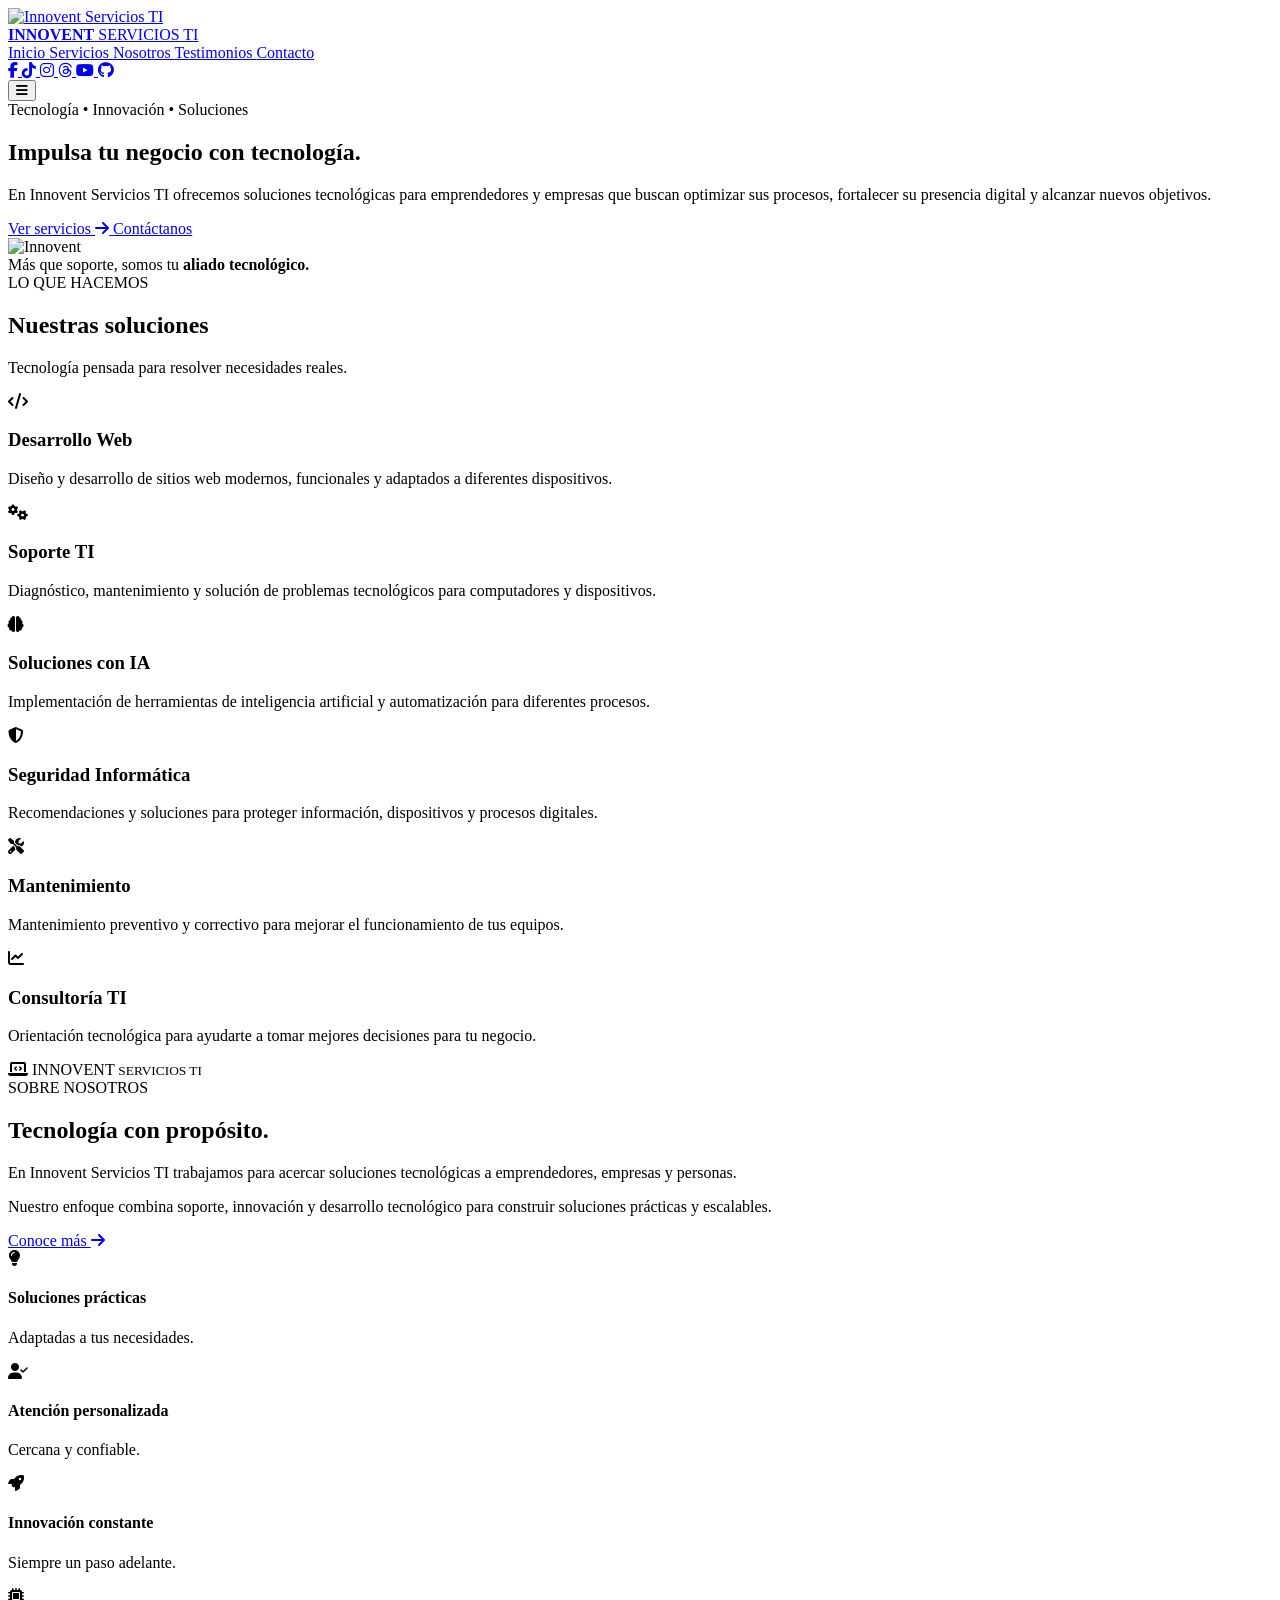
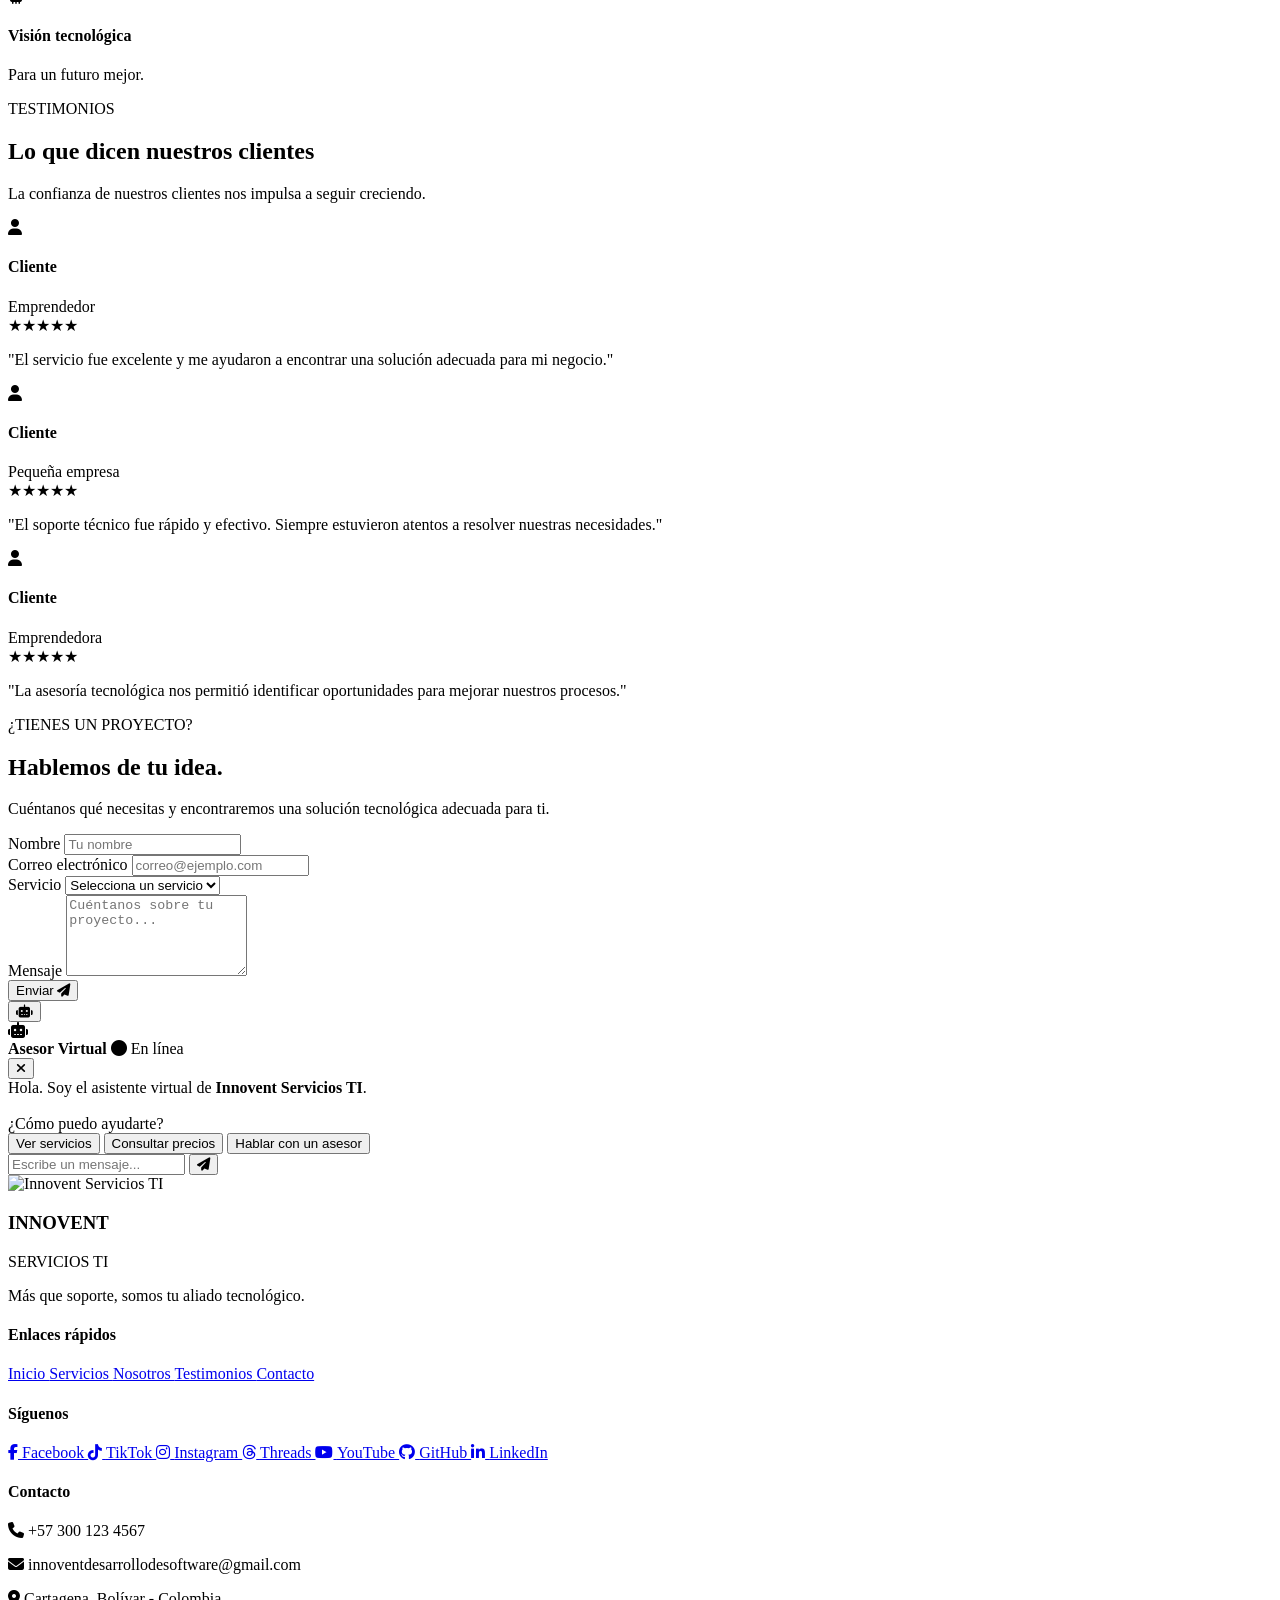
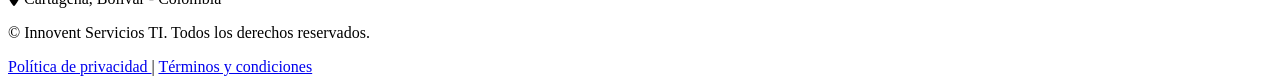
==== commit 4269bb25: "Add files via upload" ====
--- a/index.html
+++ b/index.html
@@ -1,3276 +1,1185 @@
-<!doctype html>
+<!DOCTYPE html>
 <html lang="es">
-  <head>
-    <meta charset="UTF-8" />
-    <meta name="viewport" content="width=device-width, initial-scale=1.0" />
-
-    <!-- SEO Básico -->
-    <title>
-      Innovent Servicios TI | Resultados Confiables y Atención
-      Humana
-    </title>
-    <meta
-      name="description"
-      content="Innovent Servicios TI ofrece soluciones rápidas y confiables para tu empresa. Atención personalizada y resultados garantizados."
-    />
-    <meta
-      name="keywords"
-      content="Innovent Servicios TI, soluciones tecnológicas, atención personalizada, resultados garantizados, empresa, tecnología"
-    />
-    <meta name="author" content="Innovent Servicios TI" />
-    <link rel="canonical" href="https://innoventsolucionesdigitales.netlify.app/" />
-
-    <!--SEO optimizado + Google Search Console-->
-
-    <meta
-      name="google-site-verification"
-      content="TU_CODIGO_VERIFICACION_GOOGLE"
-    />
-
-    <!-- Google Analytics Básico -->
-
-    <script
-      async
-      src="https://www.googletagmanager.com/gtag/js?id=G-XXXXXXXXXX"
-    ></script>
-    <script>
-      window.dataLayer = window.dataLayer || [];
-      function gtag() {
-        dataLayer.push(arguments);
-      }
-      gtag("js", new Date());
-      gtag("config", "G-XXXXXXXXXX"); // Reemplaza con tu ID GA4
-    </script>
-    s
-
-    <!-- FIN SEO optimizado + Google Search Console -->
-
-    <!-- Open Graph (para redes sociales) -->
-    <meta
-      property="og:title"
-      content="Innovent Servicios TI | Soluciones Rapidas y Confiables para tu Empresa"
-    />
-    <meta
-      property="og:description"
-      content="Innovent Servicios TI ofrece soluciones rápidas y confiables para tu empresa. Atención personalizada y resultados garantizados."
-    />
-    <meta
-      property="og:image"
-      content="https://innoventsolucionesdigitales.netlify.app/assets/images/logo.png"
-    />
-    <meta property="og:url" content="https://innoventsolucionesdigitales.netlify.app/" />
-    <meta property="og:type" content="website" />
+<head>
+    <meta charset="UTF-8">
+    <meta name="viewport" content="width=device-width, initial-scale=1.0">
+
+    <meta name="description"
+        content="Innovent Servicios TI - Soluciones tecnológicas para emprendedores y empresas.">
+
+    <meta name="keywords"
+        content="Innovent, servicios TI, soporte técnico, desarrollo web, inteligencia artificial, Cartagena">
+
+    <meta name="author" content="Innovent Servicios TI">
+
+    <title>Innovent Servicios TI | Tecnología que impulsa</title>
 
     <!-- Favicon -->
+    <link rel="icon" href="assets/logo.png">
+
+    <!-- Google Fonts -->
+    <link rel="preconnect" href="https://fonts.googleapis.com">
+    <link rel="preconnect" href="https://fonts.gstatic.com" crossorigin>
+
     <link
-      rel="shortcut icon"
-      href="assets/images/logo.png"
-      type="image/x-icon"
-    />
-
-    <!-- Bootstrap -->
-    <link rel="stylesheet" href="assets/bootstrap/css/bootstrap.min.css" />
-
-    <!-- Estilos adicionales -->
-    <link rel="stylesheet" href="assets/bootstrap/css/bootstrap-grid.min.css" />
+        href="https://fonts.googleapis.com/css2?family=Inter:wght@400;500;600;700;800&display=swap"
+        rel="stylesheet">
+
+    <!-- Font Awesome -->
     <link
-      rel="stylesheet"
-      href="assets/bootstrap/css/bootstrap-reboot.min.css"
-    />
-    <link
-      rel="stylesheet"
-      href="assets/web/assets/mobirise-icons2/mobirise2.css"
-    />
-    <link rel="stylesheet" href="assets/dropdown/css/style.css" />
-    <link rel="stylesheet" href="assets/socicon/css/styles.css" />
-    <link rel="stylesheet" href="assets/theme/css/style.css" />
-    <link rel="stylesheet" href="css/styles.min.css" />
-    <link rel="stylesheet" href="css/styles.css" />
-    <link rel="stylesheet" href="css/examenes.css" />
-
-    <!-- Preload -->
-    <link
-      rel="preload"
-      as="style"
-      href="assets/mobirise/css/mbr-additional.css"
-    />
-    <link
-      rel="stylesheet"
-      href="assets/mobirise/css/mbr-additional.css"
-      type="text/css"
-    />
-
-    <style>
-      .modal {
-        display: none;
-        position: fixed;
-        inset: 0;
-        background: rgba(0, 0, 0, 0.6);
-        justify-content: center;
-        align-items: center;
-        z-index: 1000;
-      }
-
-      .modal-content {
-        background: #fff;
-        padding: 25px;
-        width: 90%;
-        max-width: 500px;
-        border-radius: 8px;
-        position: relative;
-      }
-
-      .cerrar-modal {
-        position: absolute;
-        top: 10px;
-        right: 15px;
-        font-size: 22px;
-        cursor: pointer;
-      }
-    </style>
-  </head>
-  <body>
-    <!-- =========================
-     NAVBAR FIJO Y CENTRADO
-========================= -->
-    <section class="menu" id="menu2-23">
-      <nav class="navbar navbar-expand-lg navbar-light fixed-top">
-        <div class="container-fluid justify-content-between align-items-center">
-
-<!-- LOGO -->
-<a
-  class="navbar-brand d-flex align-items-center"
-  href="/"
-  aria-label="Innovent Servicios TI - Inicio"
->
-  <span class="hero-badge">
-          INNOVENT SERVICIOS TI
-        </span>
-</a>
-
-          <!-- BOTÓN RESPONSIVE -->
-          <button class="navbar-toggler" type="button" data-bs-toggle="collapse" data-bs-target="#navbarNav">
-            <span class="navbar-toggler-icon"></span>
-          </button>
-
-          <!-- ENLACES POR MODIFICAR -->
-          <div class="collapse navbar-collapse justify-content-center" id="navbarNav">
-            <ul class="navbar-nav align-items-center">
-              <!-- Nosotros -->
-              <li class="nav-item dropdown">
-                <a class="nav-link dropdown-toggle" href="#" id="paraTi" role="button" data-bs-toggle="dropdown">
-                  Nuestra Trayectoria
+        rel="stylesheet"
+        href="https://cdnjs.cloudflare.com/ajax/libs/font-awesome/6.5.2/css/all.min.css">
+
+    <!-- CSS -->
+    <link rel="stylesheet" href="css/style.css">
+</head>
+
+<body>
+
+<!-- =====================================================
+     HEADER
+===================================================== -->
+
+<header class="header" id="header">
+
+    <div class="container navbar">
+
+        <a href="#inicio" class="brand">
+
+            <img
+                src="assets/logo.png"
+                alt="Innovent Servicios TI">
+
+            <div class="brand-text">
+                <strong>INNOVENT</strong>
+                <span>SERVICIOS TI</span>
+            </div>
+
+        </a>
+
+
+        <nav class="nav-menu" id="navMenu">
+
+            <a href="#inicio" class="active">
+                Inicio
+            </a>
+
+            <a href="#servicios">
+                Servicios
+            </a>
+
+            <a href="#nosotros">
+                Nosotros
+            </a>
+
+            <a href="#testimonios">
+                Testimonios
+            </a>
+
+            <a href="#contacto">
+                Contacto
+            </a>
+
+        </nav>
+
+
+        <!-- Redes del header -->
+
+        <div class="header-social">
+
+            <a
+                href="https://www.facebook.com/"
+                target="_blank"
+                aria-label="Facebook">
+
+                <i class="fa-brands fa-facebook-f"></i>
+
+            </a>
+
+            <a
+                href="https://www.tiktok.com/"
+                target="_blank"
+                aria-label="TikTok">
+
+                <i class="fa-brands fa-tiktok"></i>
+
+            </a>
+
+            <a
+                href="https://www.instagram.com/INNOVENT_SERVICIOS_TI/"
+                target="_blank"
+                aria-label="Instagram">
+
+                <i class="fa-brands fa-instagram"></i>
+
+            </a>
+
+            <a
+                href="https://www.threads.net/"
+                target="_blank"
+                aria-label="Threads">
+
+                <i class="fa-brands fa-threads"></i>
+
+            </a>
+
+            <a
+                href="https://www.youtube.com/"
+                target="_blank"
+                aria-label="YouTube">
+
+                <i class="fa-brands fa-youtube"></i>
+
+            </a>
+
+            <a
+                href="https://github.com/"
+                target="_blank"
+                aria-label="GitHub">
+
+                <i class="fa-brands fa-github"></i>
+
+            </a>
+
+        </div>
+
+
+        <!-- Botón móvil -->
+
+        <button
+            class="menu-toggle"
+            id="menuToggle"
+            aria-label="Abrir menú">
+
+            <i class="fa-solid fa-bars"></i>
+
+        </button>
+
+    </div>
+
+</header>
+
+
+<!-- =====================================================
+     HERO
+===================================================== -->
+
+<section class="hero" id="inicio">
+
+    <div class="hero-background"></div>
+
+    <div class="container hero-grid">
+
+        <div class="hero-content">
+
+            <div class="hero-badge">
+                Tecnología • Innovación • Soluciones
+            </div>
+
+
+            <h1>
+                Impulsa tu negocio
+                <span>con tecnología.</span>
+            </h1>
+
+
+            <p>
+                En Innovent Servicios TI ofrecemos soluciones tecnológicas
+                para emprendedores y empresas que buscan optimizar sus
+                procesos, fortalecer su presencia digital y alcanzar
+                nuevos objetivos.
+            </p>
+
+
+            <div class="hero-buttons">
+
+                <a href="#servicios" class="btn btn-primary">
+                    Ver servicios
+                    <i class="fa-solid fa-arrow-right"></i>
                 </a>
-                <ul class="dropdown-menu">
-                  <li>
-                    <a class="dropdown-item" href="#">Quiénes somos</a>
-                  </li>
-                  <li>
-                    <a class="dropdown-item" href="#">Nosotros</a>
-                  </li>
-                  <li>
-                    <a class="dropdown-item" href="historia.html">Historia</a>
-                  </li>
-                </ul>
-              </li>
-
-              <!-- Catalogo -->
-              <li class="nav-item dropdown">
-                <a class="nav-link dropdown-toggle" href="#" id="paraTi" role="button" data-bs-toggle="dropdown">
-                  Catálogo de Servicios
+
+                <a href="#contacto" class="btn btn-outline">
+                    Contáctanos
                 </a>
-                <ul class="dropdown-menu">
-                    <li><a class="dropdown-item" href="#"> Planes para empresas </a></li>
-                  <!--<li><a class="dropdown-item" href="#">Genética</a></li>-->
-                   <li>
-                <a class="dropdown-item" href="https://docs.google.com/document/d/1BnVrGC0R2XACuzyjOisEtfLm5PXek_oAEOtKpzsiHR8/edit?usp=sharing" download="Catalogo de Accesorios Tecnologicos.pdf">
-                  Catalogo de Accesorios Tecnologicos
+
+            </div>
+
+        </div>
+
+
+        <div class="hero-visual">
+
+            <div class="hero-glow"></div>
+
+            <div class="laptop-card">
+
+                <div class="laptop-screen">
+
+                    <img
+                        src="assets/logo.png"
+                        alt="Innovent">
+
+                </div>
+
+                <div class="laptop-base"></div>
+
+            </div>
+
+
+            <div class="hero-message">
+
+                <span>
+                    Más que soporte,
+                </span>
+
+                somos tu
+
+                <strong>
+                    aliado tecnológico.
+                </strong>
+
+            </div>
+
+        </div>
+
+    </div>
+
+</section>
+
+
+<!-- =====================================================
+     SERVICIOS
+===================================================== -->
+
+<section class="section services" id="servicios">
+
+    <div class="container">
+
+        <div class="section-heading">
+
+            <span>
+                LO QUE HACEMOS
+            </span>
+
+            <h2>
+                Nuestras <strong>soluciones</strong>
+            </h2>
+
+            <p>
+                Tecnología pensada para resolver necesidades reales.
+            </p>
+
+        </div>
+
+
+        <div class="services-grid">
+
+
+            <article class="service-card">
+
+                <div class="service-icon">
+                    <i class="fa-solid fa-code"></i>
+                </div>
+
+                <h3>
+                    Desarrollo Web
+                </h3>
+
+                <p>
+                    Diseño y desarrollo de sitios web modernos,
+                    funcionales y adaptados a diferentes dispositivos.
+                </p>
+
+            </article>
+
+
+            <article class="service-card">
+
+                <div class="service-icon">
+                    <i class="fa-solid fa-gears"></i>
+                </div>
+
+                <h3>
+                    Soporte TI
+                </h3>
+
+                <p>
+                    Diagnóstico, mantenimiento y solución de problemas
+                    tecnológicos para computadores y dispositivos.
+                </p>
+
+            </article>
+
+
+            <article class="service-card">
+
+                <div class="service-icon">
+                    <i class="fa-solid fa-brain"></i>
+                </div>
+
+                <h3>
+                    Soluciones con IA
+                </h3>
+
+                <p>
+                    Implementación de herramientas de inteligencia
+                    artificial y automatización para diferentes procesos.
+                </p>
+
+            </article>
+
+
+            <article class="service-card">
+
+                <div class="service-icon">
+                    <i class="fa-solid fa-shield-halved"></i>
+                </div>
+
+                <h3>
+                    Seguridad Informática
+                </h3>
+
+                <p>
+                    Recomendaciones y soluciones para proteger
+                    información, dispositivos y procesos digitales.
+                </p>
+
+            </article>
+
+
+            <article class="service-card">
+
+                <div class="service-icon">
+                    <i class="fa-solid fa-screwdriver-wrench"></i>
+                </div>
+
+                <h3>
+                    Mantenimiento
+                </h3>
+
+                <p>
+                    Mantenimiento preventivo y correctivo para mejorar
+                    el funcionamiento de tus equipos.
+                </p>
+
+            </article>
+
+
+            <article class="service-card">
+
+                <div class="service-icon">
+                    <i class="fa-solid fa-chart-line"></i>
+                </div>
+
+                <h3>
+                    Consultoría TI
+                </h3>
+
+                <p>
+                    Orientación tecnológica para ayudarte a tomar
+                    mejores decisiones para tu negocio.
+                </p>
+
+            </article>
+
+        </div>
+
+    </div>
+
+</section>
+
+
+<!-- =====================================================
+     NOSOTROS
+===================================================== -->
+
+<section class="section about" id="nosotros">
+
+    <div class="container about-grid">
+
+
+        <div class="about-image">
+
+            <div class="about-image-content">
+
+                <i class="fa-solid fa-laptop-code"></i>
+
+                <span>
+                    INNOVENT
+                </span>
+
+                <small>
+                    SERVICIOS TI
+                </small>
+
+            </div>
+
+        </div>
+
+
+        <div class="about-content">
+
+            <span class="section-label">
+                SOBRE NOSOTROS
+            </span>
+
+            <h2>
+                Tecnología con
+                <strong>propósito.</strong>
+            </h2>
+
+            <p>
+                En Innovent Servicios TI trabajamos para acercar
+                soluciones tecnológicas a emprendedores, empresas
+                y personas.
+            </p>
+
+            <p>
+                Nuestro enfoque combina soporte, innovación y
+                desarrollo tecnológico para construir soluciones
+                prácticas y escalables.
+            </p>
+
+
+            <a href="#contacto" class="btn btn-primary">
+                Conoce más
+                <i class="fa-solid fa-arrow-right"></i>
+            </a>
+
+        </div>
+
+
+        <div class="about-features">
+
+            <div class="feature">
+
+                <i class="fa-solid fa-lightbulb"></i>
+
+                <div>
+
+                    <h4>
+                        Soluciones prácticas
+                    </h4>
+
+                    <p>
+                        Adaptadas a tus necesidades.
+                    </p>
+
+                </div>
+
+            </div>
+
+
+            <div class="feature">
+
+                <i class="fa-solid fa-user-check"></i>
+
+                <div>
+
+                    <h4>
+                        Atención personalizada
+                    </h4>
+
+                    <p>
+                        Cercana y confiable.
+                    </p>
+
+                </div>
+
+            </div>
+
+
+            <div class="feature">
+
+                <i class="fa-solid fa-rocket"></i>
+
+                <div>
+
+                    <h4>
+                        Innovación constante
+                    </h4>
+
+                    <p>
+                        Siempre un paso adelante.
+                    </p>
+
+                </div>
+
+            </div>
+
+
+            <div class="feature">
+
+                <i class="fa-solid fa-microchip"></i>
+
+                <div>
+
+                    <h4>
+                        Visión tecnológica
+                    </h4>
+
+                    <p>
+                        Para un futuro mejor.
+                    </p>
+
+                </div>
+
+            </div>
+
+        </div>
+
+    </div>
+
+</section>
+
+
+<!-- =====================================================
+     TESTIMONIOS
+===================================================== -->
+
+<section class="section testimonials" id="testimonios">
+
+    <div class="container">
+
+        <div class="section-heading">
+
+            <span>
+                TESTIMONIOS
+            </span>
+
+            <h2>
+                Lo que dicen nuestros
+                <strong>clientes</strong>
+            </h2>
+
+            <p>
+                La confianza de nuestros clientes nos impulsa
+                a seguir creciendo.
+            </p>
+
+        </div>
+
+
+        <div class="testimonial-grid">
+
+
+            <article class="testimonial-card">
+
+                <div class="testimonial-header">
+
+                    <div class="avatar">
+                        <i class="fa-solid fa-user"></i>
+                    </div>
+
+                    <div>
+
+                        <h4>
+                            Cliente
+                        </h4>
+
+                        <span>
+                            Emprendedor
+                        </span>
+
+                    </div>
+
+                </div>
+
+
+                <div class="stars">
+                    ★★★★★
+                </div>
+
+
+                <p>
+                    "El servicio fue excelente y me ayudaron
+                    a encontrar una solución adecuada para
+                    mi negocio."
+                </p>
+
+            </article>
+
+
+            <article class="testimonial-card">
+
+                <div class="testimonial-header">
+
+                    <div class="avatar">
+                        <i class="fa-solid fa-user"></i>
+                    </div>
+
+                    <div>
+
+                        <h4>
+                            Cliente
+                        </h4>
+
+                        <span>
+                            Pequeña empresa
+                        </span>
+
+                    </div>
+
+                </div>
+
+
+                <div class="stars">
+                    ★★★★★
+                </div>
+
+
+                <p>
+                    "El soporte técnico fue rápido y efectivo.
+                    Siempre estuvieron atentos a resolver
+                    nuestras necesidades."
+                </p>
+
+            </article>
+
+
+            <article class="testimonial-card">
+
+                <div class="testimonial-header">
+
+                    <div class="avatar">
+                        <i class="fa-solid fa-user"></i>
+                    </div>
+
+                    <div>
+
+                        <h4>
+                            Cliente
+                        </h4>
+
+                        <span>
+                            Emprendedora
+                        </span>
+
+                    </div>
+
+                </div>
+
+
+                <div class="stars">
+                    ★★★★★
+                </div>
+
+
+                <p>
+                    "La asesoría tecnológica nos permitió
+                    identificar oportunidades para mejorar
+                    nuestros procesos."
+                </p>
+
+            </article>
+
+        </div>
+
+    </div>
+
+</section>
+
+
+<!-- =====================================================
+     CONTACTO
+===================================================== -->
+
+<section class="contact-section" id="contacto">
+
+    <div class="container contact-grid">
+
+
+        <div class="contact-info">
+
+            <span>
+                ¿TIENES UN PROYECTO?
+            </span>
+
+            <h2>
+                Hablemos de
+                <strong>tu idea.</strong>
+            </h2>
+
+            <p>
+                Cuéntanos qué necesitas y encontraremos
+                una solución tecnológica adecuada para ti.
+            </p>
+
+        </div>
+
+
+        <form id="contactForm" class="contact-form">
+
+
+            <div class="form-row">
+
+                <div class="form-group">
+
+                    <label for="nombre">
+                        Nombre
+                    </label>
+
+                    <input
+                        type="text"
+                        id="nombre"
+                        placeholder="Tu nombre"
+                        required>
+
+                </div>
+
+
+                <div class="form-group">
+
+                    <label for="correo">
+                        Correo electrónico
+                    </label>
+
+                    <input
+                        type="email"
+                        id="correo"
+                        placeholder="correo@ejemplo.com"
+                        required>
+
+                </div>
+
+            </div>
+
+
+            <div class="form-group">
+
+                <label for="servicio">
+                    Servicio
+                </label>
+
+                <select id="servicio">
+
+                    <option value="">
+                        Selecciona un servicio
+                    </option>
+
+                    <option>
+                        Desarrollo Web
+                    </option>
+
+                    <option>
+                        Soporte TI
+                    </option>
+
+                    <option>
+                        Soluciones con IA
+                    </option>
+
+                    <option>
+                        Seguridad Informática
+                    </option>
+
+                    <option>
+                        Mantenimiento
+                    </option>
+
+                    <option>
+                        Consultoría TI
+                    </option>
+
+                </select>
+
+            </div>
+
+
+            <div class="form-group">
+
+                <label for="mensaje">
+                    Mensaje
+                </label>
+
+                <textarea
+                    id="mensaje"
+                    rows="5"
+                    placeholder="Cuéntanos sobre tu proyecto..."
+                    required></textarea>
+
+            </div>
+
+
+            <button
+                type="submit"
+                class="btn btn-primary">
+
+                Enviar
+
+                <i class="fa-solid fa-paper-plane"></i>
+
+            </button>
+
+
+            <div
+                id="formMessage"
+                class="form-message">
+            </div>
+
+        </form>
+
+    </div>
+
+</section>
+
+
+<!-- =====================================================
+     ASESOR VIRTUAL
+===================================================== -->
+
+<div class="assistant-wrapper">
+
+    <button
+        class="assistant-button"
+        id="assistantButton"
+        aria-label="Abrir asesor virtual">
+
+        <i class="fa-solid fa-robot"></i>
+
+        <span class="assistant-online"></span>
+
+    </button>
+
+
+    <div
+        class="assistant-chat"
+        id="assistantChat">
+
+
+        <div class="assistant-header">
+
+            <div class="assistant-profile">
+
+                <div class="assistant-avatar">
+                    <i class="fa-solid fa-robot"></i>
+                </div>
+
+                <div>
+
+                    <strong>
+                        Asesor Virtual
+                    </strong>
+
+                    <span>
+                        <i class="fa-solid fa-circle"></i>
+                        En línea
+                    </span>
+
+                </div>
+
+            </div>
+
+
+            <button
+                id="closeAssistant"
+                class="close-assistant">
+
+                <i class="fa-solid fa-xmark"></i>
+
+            </button>
+
+        </div>
+
+
+        <div
+            class="assistant-messages"
+            id="assistantMessages">
+
+
+            <div class="bot-message">
+
+                Hola. Soy el asistente virtual de
+                <strong>Innovent Servicios TI</strong>.
+
+                <br><br>
+
+                ¿Cómo puedo ayudarte?
+
+            </div>
+
+
+        </div>
+
+
+        <div class="assistant-options">
+
+            <button data-question="servicios">
+                Ver servicios
+            </button>
+
+            <button data-question="precios">
+                Consultar precios
+            </button>
+
+            <button data-question="contacto">
+                Hablar con un asesor
+            </button>
+
+        </div>
+
+
+        <form
+            class="assistant-input"
+            id="assistantForm">
+
+            <input
+                type="text"
+                id="assistantInput"
+                placeholder="Escribe un mensaje..."
+                autocomplete="off">
+
+            <button type="submit">
+
+                <i class="fa-solid fa-paper-plane"></i>
+
+            </button>
+
+        </form>
+
+    </div>
+
+</div>
+
+
+<!-- =====================================================
+     FOOTER
+===================================================== -->
+
+<footer class="footer">
+
+    <div class="container footer-grid">
+
+
+        <!-- Marca -->
+
+        <div class="footer-brand">
+
+            <img
+                src="assets/logo.png"
+                alt="Innovent Servicios TI">
+
+            <h3>
+                INNOVENT
+            </h3>
+
+            <span>
+                SERVICIOS TI
+            </span>
+
+            <p>
+                Más que soporte,
+                somos tu aliado tecnológico.
+            </p>
+
+        </div>
+
+
+        <!-- Enlaces -->
+
+        <div class="footer-column">
+
+            <h4>
+                Enlaces rápidos
+            </h4>
+
+            <a href="#inicio">
+                Inicio
+            </a>
+
+            <a href="#servicios">
+                Servicios
+            </a>
+
+            <a href="#nosotros">
+                Nosotros
+            </a>
+
+            <a href="#testimonios">
+                Testimonios
+            </a>
+
+            <a href="#contacto">
+                Contacto
+            </a>
+
+        </div>
+
+
+        <!-- Redes -->
+
+        <div class="footer-column social-column">
+
+            <h4>
+                Síguenos
+            </h4>
+
+
+            <div class="footer-social">
+
+
+                <a
+                    href="https://www.facebook.com/"
+                    target="_blank"
+                    aria-label="Facebook">
+
+                    <i class="fa-brands fa-facebook-f"></i>
+
+                    <span>
+                        Facebook
+                    </span>
+
                 </a>
-              </li>
-                  <li>
-                    <!--<a class="dropdown-item" href="#">Pruebas Especiales</a>-->
-                  </li>
-                </ul>
-              </li>
-
-              <!-- Servicios
-              <li class="nav-item dropdown">
+
+
                 <a
-                  class="nav-link dropdown-toggle"
-                  href="#"
-                  id="institucional"
-                  role="button"
-                  data-bs-toggle="dropdown"
-                >
-                  Como lo hacemos
+                    href="https://www.tiktok.com/"
+                    target="_blank"
+                    aria-label="TikTok">
+
+                    <i class="fa-brands fa-tiktok"></i>
+
+                    <span>
+                        TikTok
+                    </span>
+
                 </a>
-                <ul class="dropdown-menu">
-                  <li>
-                    <a class="dropdown-item" href="./servicios.html"
-                      >Servicios</a
-                    >
-                  </li>
-                </ul>
-              </li>
-
-              <!-- Muestras 
-              <li class="nav-item dropdown">
+
+
                 <a
-                  class="nav-link dropdown-toggle"
-                  href="#"
-                  id="empresarial"
-                  role="button"
-                  data-bs-toggle="dropdown"
-                >
-                  Preparación de Muestras
+                    href="https://www.instagram.com/INNOVENT_SERVICIOS_TI/"
+                    target="_blank"
+                    aria-label="Instagram">
+
+                    <i class="fa-brands fa-instagram"></i>
+
+                    <span>
+                        Instagram
+                    </span>
+
                 </a>
-                <ul class="dropdown-menu">
-                  <li>
-                    <a class="dropdown-item" href="sangre.html"
-                      >Toma de muestra en sangre</a
-                    >
-                  </li>
-                  <li>
-                    <a class="dropdown-item" href="fecal.html"
-                      >Toma de muestra fecal</a
-                    >
-                  </li>
-                  <li>
-                    <a class="dropdown-item" href="orina.html"
-                      >Muestra de orina</a
-                    >
-                  </li>
-                  <li>
-                    <a class="dropdown-item" href="saliva.html"
-                      >Muestra de saliva</a
-                    >
-                  </li>
-                  <li>
-                    <a class="dropdown-item" href="aliento.html"
-                      >Prueba de aliento</a
-                    >
-                  </li>
-                </ul>
-              </li>
-
-              <!-- Portal Pacientes 
-              <li class="nav-item dropdown">
+
+
                 <a
-                  class="nav-link dropdown-toggle"
-                  href="#"
-                  id="pacientes"
-                  role="button"
-                  data-bs-toggle="dropdown"
-                >
-                  Portal Paciente
+                    href="https://www.threads.net/"
+                    target="_blank"
+                    aria-label="Threads">
+
+                    <i class="fa-brands fa-threads"></i>
+
+                    <span>
+                        Threads
+                    </span>
+
                 </a>
-                <ul class="dropdown-menu">
-                  <li>
-                    <a class="dropdown-item" href="paciente/dashboard_paciente.html"
-                      >Acceso Paciente</a
-                    >
-                  </li>
-                </ul>
-              </li>-->
-            </ul>
-          </div>
-        </div>
-      </nav>
-    </section>
-    <!-- FIN NAVBAR -->
-
-        <!-- ================================
- ASESOR VIRTUAL INNOVENT
-================================ -->
-    <div class="asesor-container">
-
-  <!-- Botón del asesor virtual -->
-  <button
-    id="chat-toggle"
-    type="button"
-    aria-label="Abrir asesor virtual"
-    aria-controls="chatbox"
-    aria-expanded="false"
-  >
-    <img
-      src="https://cdn-icons-png.flaticon.com/128/14244/14244118.png"
-      alt="Asesor Virtual Innovent"
-    />
-  </button>
-
-  <!-- Ventana de chat -->
-  <div
-    id="chatbox"
-    role="dialog"
-    aria-label="Asesor Virtual Innovent"
-    aria-hidden="true"
-  >
-
-    <!-- Encabezado -->
-    <div id="chat-header">
-      <span>🤖 Innovent - Asesor Virtual</span>
-
-      <button
-        id="chat-close"
-        type="button"
-        aria-label="Cerrar asesor virtual"
-      >
-        ×
-      </button>
+
+
+                <a
+                    href="https://www.youtube.com/"
+                    target="_blank"
+                    aria-label="YouTube">
+
+                    <i class="fa-brands fa-youtube"></i>
+
+                    <span>
+                        YouTube
+                    </span>
+
+                </a>
+
+
+                <a
+                    href="https://github.com/"
+                    target="_blank"
+                    aria-label="GitHub">
+
+                    <i class="fa-brands fa-github"></i>
+
+                    <span>
+                        GitHub
+                    </span>
+
+                </a>
+
+
+                <a
+                    href="https://www.linkedin.com/"
+                    target="_blank"
+                    aria-label="LinkedIn">
+
+                    <i class="fa-brands fa-linkedin-in"></i>
+
+                    <span>
+                        LinkedIn
+                    </span>
+
+                </a>
+
+            </div>
+
+        </div>
+
+
+        <!-- Contacto -->
+
+        <div class="footer-column">
+
+            <h4>
+                Contacto
+            </h4>
+
+            <p>
+                <i class="fa-solid fa-phone"></i>
+                +57 300 123 4567
+            </p>
+
+            <p>
+                <i class="fa-solid fa-envelope"></i>
+                innoventdesarrollodesoftware@gmail.com
+            </p>
+
+            <p>
+                <i class="fa-solid fa-location-dot"></i>
+                Cartagena, Bolívar - Colombia
+            </p>
+
+        </div>
+
     </div>
 
-    <!-- Mensajes -->
-    <div
-      id="chat-messages"
-      role="log"
-      aria-live="polite"
-      aria-atomic="false"
-    ></div>
-
-    <!-- Entrada de mensajes -->
-    <div id="chat-input">
-
-      <input
-        id="input"
-        type="text"
-        placeholder="Escribe tu consulta..."
-        autocomplete="off"
-        aria-label="Escribe tu consulta"
-      />
-
-      <button
-        type="button"
-        onclick="enviar()"
-        aria-label="Enviar mensaje"
-      >
-        ➤
-      </button>
+
+    <div class="footer-bottom">
+
+        <div class="container">
+
+            <p>
+                © <span id="currentYear"></span>
+                Innovent Servicios TI.
+                Todos los derechos reservados.
+            </p>
+
+            <div>
+
+                <a href="#">
+                    Política de privacidad
+                </a>
+
+                <span>|</span>
+
+                <a href="#">
+                    Términos y condiciones
+                </a>
+
+            </div>
+
+        </div>
 
     </div>
 
-    <!-- Valores de Innovent --
-    <div id="chat-values">
-
-      <span title="Integridad">
-        ⭐ Integridad
-      </span>
-
-      <span title="Innovación">
-        💡 Innovación
-      </span>
-
-      <span title="Excelencia">
-        🎯 Excelencia
-      </span>
-
-      <span title="Compromiso">
-        🤝 Compromiso
-      </span>
-
-      <span title="Confidencialidad">
-        🔒 Confidencialidad
-      </span>
-
-    </div>
-
-    <!-- Redes sociales -
-    <div id="chat-social">
-
-      <!-- WhatsApp --
-      <a
-        href="https://wa.me/573012041255?text=Hola%2C%20quisiera%20más%20información%20sobre%20los%20servicios%20de%20Innovent%20Servicios%20TI"
-        target="_blank"
-        rel="noopener noreferrer"
-        aria-label="Contactar por WhatsApp"
-      >
-        <img
-          src="assets/images/whatsapp.png"
-          alt="WhatsApp Innovent Servicios TI"
-        />
-      </a>
-
-      <!-- Facebook --
-      <a
-        href="https://www.facebook.com/innoventserviciosti"
-        target="_blank"
-        rel="noopener noreferrer"
-        aria-label="Facebook de Innovent Servicios TI"
-      >
-        <img
-          src="assets/images/facebook.png"
-          alt="Facebook Innovent Servicios TI"
-        />
-      </a>
-
-      <!-- Instagram --
-      <a
-        href="https://www.instagram.com/innovent_servicios_ti/"
-        target="_blank"
-        rel="noopener noreferrer"
-        aria-label="Instagram de Innovent Servicios TI"
-      >
-        <img
-          src="assets/images/instagram.png"
-          alt="Instagram Innovent Servicios TI"
-        />
-      </a>
-
-    </div>-->
-
-  </div>
-
-</div>
-
-    <!-- Header / Hero -->
-<section id="header14-1j" class="header14 py-5" aria-labelledby="hero-title">
-  <div class="container">
-    <div class="row align-items-center justify-content-center g-4">
-
-      <!-- Imagen -->
-      <div class="col-12 col-md-5 text-center">
-  <img
-    src="./assets/images/2.png"
-    alt="Innovent Servicios TI - Soluciones tecnológicas"
-    class="img-fluid hero-image"
-    loading="eager"
-    width="600"
-    height="600"
-  />
-</div>
-
-      <!-- Contenido -->
-      <div class="col-12 col-md-7 text-center text-md-start">
-        <span class="hero-badge">
-          INNOVENT SERVICIOS TI
-        </span>
-
-        <h1 id="hero-title" class="display-4 fw-bold mt-3">
-          Tu empresa no puede detenerse
-        </h1>
-
-        <p class="lead mt-3">
-          Soluciones TI rápidas, seguras y confiables para mantener
-          tu empresa conectada, protegida y en funcionamiento.
-        </p>
-
-        <div class="hero-actions mt-4">
-          <a
-            href="#servicios"
-            class="btn btn-primary btn-lg me-2 mb-2"
-          >
-            Conocer soluciones
-          </a>
-
-          <a
-            href="https://wa.me/573012041255?text=Hola, deseo más información sobre la asesoria gratis que ofrece Innovent Servicios TI"
-            class="btn btn-outline-dark btn-lg mb-2"
-          >
-            Solicitar asesoría
-          </a>
-        </div>
-      </div>
-
-    </div>
-  </div>
-</section>
-
-    <!-- Seccion porque C+ -->
-
-    <section class="porque-section">
-      <br />
-      <div class="porque-content">
-        <h2>💻 ¿Por qué Innovent Servicios TI?</h2>
-        <p>
-          Elegirnos, significa confiar tu tecnología en manos expertas: <br /><br />
-          ⚡ <strong>Respuesta rápida</strong> Atención ágil para resolver incidencias y mantener tu operación funcionando sin interrupciones.<br />
-          📅 <strong>Planes mensuales</strong> Soluciones flexibles adaptadas a las necesidades y presupuesto de tu empresa. <br />
-          🛠️ <strong>Soporte continuo</strong> Monitoreo, mantenimiento y acompañamiento tecnológico permanente. <br />
-          🤝 <strong>Atención personalizada</strong> Cada cliente recibe una estrategia tecnológica diseñada para sus objetivos. <br />
-          <!--⏱️ <strong>Resultados rápidos y confiables</strong>, siempre a tiempo. !-->
-        </p>
-        <!--<div class="porque-btn">
-      <a href="./formulario.html" class="cta-btn">
-        🌟 Elige confianza, elige C+ Laboratorio Clínico Cartagena
-      </a>
-    </div>-->
-      </div>
-    </section>
-
-    <!-- Fin Seccion porque C+-->
-
-    <!-- SECCIÓN FAQ Y TESTIMONIOS -
-    <section id="faq-testimonials">
-      <div class="container">
-        <!-- TÍTULOS ACTUALIZADOS -
-        <h2 class="section-title">Preguntas Frecuentes</h2>
-
-        <div class="faq-testimonials-wrapper">
-          <!-- PREGUNTAS FRECUENTES -
-          <div class="faq">
-            <div class="faq-item">
-              <button class="faq-question" aria-expanded="false">
-                ¿Cuánto tiempo tardan los resultados?
-              </button>
-              <div class="faq-answer">
-                Los resultados se entregan entre 24 y 48 horas, dependiendo del
-                tipo de examen realizado.
-              </div>
-            </div>
-
-            <div class="faq-item">
-              <button class="faq-question" aria-expanded="false">
-                ¿Como prepararme?
-              </button>
-              <div class="faq-answer">
-                La preparación depende del tipo de examen, en algunos casos
-                puede ser necesario un ayuno de 8 a 12 horas, o evitar ciertos
-                alimentos y medicamentos, al momento de programar tu cita, te
-                brindaremos las indicaciones específicas según tu estudio.
-              </div>
-            </div>
-
-            <div class="faq-item">
-              <button class="faq-question" aria-expanded="false">
-                ¿Que muestran se requieren?
-              </button>
-              <div class="faq-answer">
-                Las muestras requeridas dependen del tipo de examen,
-                generalmente pueden ser de sangre, orina, heces u otros fluidos,
-                al agendar tu cita te indicaremos cuál es necesaria para tu
-                análisis específico.
-              </div>
-            </div>
-
-            <div class="faq-item">
-              <button class="faq-question" aria-expanded="false">
-                ¿Cómo puedo agendar una cita?
-              </button>
-              <div class="faq-answer">
-                Puedes agendar tu cita por nuestra pagina, Whatsapp o llamando a
-                nuestro número de contacto, también ofrecemos atención
-                presencial.
-              </div>
-            </div>
-          </div>
-        </div>
-      </div>
-    </section>
-    <br />
-    <!-- FIN SECCIÓN FAQ -->
-
-    <!-- Promoción del mes -->
-    <div class="contenedor-promos">
-      <h3 class="titulo-promos">🎉 Promoción del mes</h3>
-      <div class="carrusel-promos">
-        <div class="grupo-slides">
-          <div class="slide-promo" data-mes="0">
-            <img
-              class="imagen-promo"
-              src="./assets/images/promociones/Promocion enero.png"
-              alt="Promoción Enero"
-            />
-            <!--<div class="descripcion-promo">
-              De regreso a clases
-            </div>-->
-          </div>
-          <div class="slide-promo" data-mes="1">
-            <img
-              class="imagen-promo"
-              src="./assets/images/promociones/Promocion febrero.png"
-              alt="Promoción Febrero"
-            />
-            <!--<div class="descripcion-promo">
-              Perfil Cardiovascular - Especial San Valentín
-            </div>-->
-          </div>
-          <div class="slide-promo" data-mes="2">
-            <img
-              class="imagen-promo"
-              src="./assets/images/promociones/Promocion marzo.png"
-              alt="Promoción Marzo"
-            />
-            <!--<div class="descripcion-promo">
-              Control de Diabetes - 15% de descuento
-            </div>-->
-          </div>
-          <div class="slide-promo" data-mes="3">
-            <img
-              class="imagen-promo"
-              src="./assets/images/promociones/Promocion abril.png"
-              alt="Promoción Abril"
-            />
-            <!--<div class="descripcion-promo">
-              Revision Preventiva Médico Joven
-            </div>-->
-          </div>
-          <div class="slide-promo" data-mes="4">
-            <img
-              class="imagen-promo"
-              src="./assets/images/promociones/Promocion mayo.png"
-              alt="Promoción Mayo"
-            />
-            <!--<div class="descripcion-promo">
-              Exámenes de Sangre - 2x1 por Día de la Madre
-            </div>-->
-          </div>
-          <div class="slide-promo" data-mes="5">
-            <img
-              class="imagen-promo"
-              src="./assets/images/promociones/Promocion junio.png"
-              alt="Promoción Junio"
-            />
-            <!--<div class="descripcion-promo">
-              Chequeo Masculino - Especial Día del Padre
-            </div>-->
-          </div>
-          <div class="slide-promo" data-mes="6">
-            <img
-              class="imagen-promo"
-              src="./assets/images/promociones/Promocion julio.png"
-              alt="Promoción Julio"
-            />
-            <!--<div class="descripcion-promo">
-              Perfil Lipídico - Cuidando tu corazón
-            </div>-->
-          </div>
-          <div class="slide-promo" data-mes="7">
-            <img
-              class="imagen-promo"
-              src="./assets/images/promociones/Promocion agosto.png"
-              alt="Promoción Agosto"
-            />
-            <!--<div class="descripcion-promo">
-              Chequeo Integral - Bienestar en Familia
-            </div>-->
-          </div>
-          <div class="slide-promo" data-mes="8">
-            <img
-              class="imagen-promo"
-              src="./assets/images/promociones/Promocion septiembre.png"
-              alt="Promoción Septiembre"
-            />
-            <!--<div class="descripcion-promo">
-              Perfil Hepático - Mes del Hígado Sano
-            </div>-->
-          </div>
-          <div class="slide-promo" data-mes="9">
-            <img
-              class="imagen-promo"
-              src="./assets/images/promociones/Promocion octubre.png"
-              alt="Promoción Octubre"
-            />
-            <!--<div class="descripcion-promo">
-              Chequeo Oncológico - Prevención Temprana
-            </div>-->
-          </div>
-          <div class="slide-promo" data-mes="10">
-            <img
-              class="imagen-promo"
-              src="./assets/images/promociones/Promocion noviembre.png"
-              alt="Promoción Noviembre"
-            />
-            <!--<div class="descripcion-promo">
-              Exámenes Preventivos - Mes del Hombre
-            </div>-->
-          </div>
-          <div class="slide-promo" data-mes="11">
-            <img
-              class="imagen-promo"
-              src="./assets/images/promociones/Promocion diciembre.png"
-              alt="Promoción Diciembre"
-            />
-            <!--<div class="descripcion-promo">Chequeo Fin de Año - 25% OFF</div>-->
-          </div>
-        </div>
-      </div>
-    </div>
-    <br />
-
-    <!-- Fin promociones del mes -->
-
-    <!-- ================= CATÁLOGO DE EXÁMENES ================= -
-    <section class="section-header container">
-      <h2>Catálogo de Accesorios y Productos para TI</h2>
-      <p>
-        Los exámenes de laboratorio permiten evaluar el estado de salud,
-        detectar enfermedades y monitorear tratamientos médicos.
-      </p>
-    </section>
-
-    <ul id="category-list">
-      <li data-category="Perfil Tiroideo" class="active">
-        Paquete Tiroides <b>$60.000</b>
-      </li>
-      <li data-category="Paquete Tumoral">Paquete Tumoral <b>$75.000</b></li>
-      <li data-category="Paquete Diabetes">Paquete Diabetes <b>$140.000</b></li>
-      <li data-category="Perfil Hepatico">Paquete Hepatico <b>$90.000</b></li>
-      <li data-category="Genética">Paquete Genética <b>$2'450.000</b></li>
-      <li data-category="Salud Ocupacional">
-        Paquete Salud Ocupacional <b>$50.000</b>
-      </li>
-      <li data-category="Paquete Rutinario">
-        Paquete Rutinario <b>$70.000</b>
-      </li>
-      <li data-category="Salud de la Mujer">
-        Paquete Salud de la Mujer <b>$550.000</b>
-      </li>
-      <li data-category="Salud del Hombre">
-        Paquete Salud del Hombre <b>$160.000</b>
-      </li>
-      <li data-category="Examenes de Laboratorio">
-        Paquete Examenes de Laboratorio <b>$180.000</b>
-      </li>
-      <li data-category="Salud sexual">Paquete Salud Sexual <b>$350.000</b></li>
-      <li data-category="Prueba de Fertilidad">
-        Paquete Prueba de Fertilidad <b>$800.000 Hombres</b> |
-        <b>$600.000 Mujeres</b>
-      </li>
-    </ul>
-
-    <section class="buscador">
-      <input
-        id="buscadorExamen"
-        type="text"
-        placeholder="Buscar examen por nombre, código o categoría..."
-      />
-    </section>
-
-    <section id="resultadosExamenes" class="resultados"></section>
-
-    <!-- ===========================
-     CONTADOR + BUSCADOR + VISTA
-=========================== -
-    <div class="header-serviciosInnovent">
-      <!-- CONTADOR DE RESULTADOS --
-      <div>
-        <!--<span id="exam-count">201</span> RESULTADOS-
-      </div>
-
-      <section class="catalogo-section">
-        <!-- HEADER SUPERIOR -
-        <div class="catalogo-header">
-          <div class="vista-toggle">
-            <button id="vista-list" class="vista-btn active">Lista</button>
-            <button id="vista-grid" class="vista-btn">Cuadrícula</button>
-          </div>
-
-          <input type="text" id="buscar-servicio" placeholder="Buscar servicios" />
-        </div>
-
-        <div id="catalogo-servicios" class="list-view"></div>
-      </section>
-    </div>
-
-    <div id="pagination"></div>
-
-    <!-- CONTENEDOR SERVICIOS --
-    <div id="servicios" class="grid-container"></div>
-
-    <!-- BARRA INFERIOR COMPARAR 
-    <div id="bottomCompare" class="bottom-compare">
-      <div id="compareInfo">Selecciona hasta 2 exámenes</div>
-      <button id="compareBtn">Comparar</button>
-    </div>--
-
-    <div id="modal-servicio" class="modal">
-      <div class="modal-content">
-        <span class="cerrar-modal">&times;</span>
-        <div id="modal-body"></div>
-      </div>
-    </div>
-
-    <!-- MODAL DETALLE --
-    <div id="servicioModal" class="modal">
-      <div class="modal-content">
-        <span class="close" data-close="servicioModal">&times;</span>
-
-        <h2 id="modalTitle"></h2>
-        <p id="modalDescription"></p>
-
-        <p><b>Muestra:</b> <span id="modalSample"></span></p>
-        <p><b>Entrega:</b> <span id="modalTime"></span></p>
-        <p><b>Precio:</b> <span id="modalPrice"></span></p>
-
-        <hr />
-
-        <h4>¿Qué mide?</h4>
-        <p id="modalWhat"></p>
-
-        <h4>Preparación</h4>
-        <p id="modalPrep"></p>
-      </div>
-    </div>
-
-    <!-- MODAL COMPARACIÓN --
-    <div id="compareModal" class="modal">
-      <div class="modal-content">
-        <span class="close" data-close="compareModal">&times;</span>
-        <h3>Comparación de exámenes</h3>
-        <div id="compareContent"></div>
-      </div>
-    </div>
-
-    <!-- Script general filtro de examenes --
-
-    <div class="exam-modal" id="examModal">
-      <div class="exam-modal-content">
-        <button class="modal-close">&times;</button>
-
-        <span class="exam-category" id="modalCategory"></span>
-        <h2 id="modalTitle"></h2>
-        <p class="exam-description" id="modalDescription"></p>
-
-        <div class="exam-meta">
-          <div>
-            <img
-              src="https://cdn-icons-png.flaticon.com/512/2966/2966486.png"
-            />
-            <span id="modalSample"></span>
-          </div>
-          <div>
-            <img src="https://cdn-icons-png.flaticon.com/512/942/942748.png" />
-            <span id="modalResultTime"></span>
-          </div>
-          <div>
-            <img
-              src="https://cdn-icons-png.flaticon.com/512/2907/2907253.png"
-            />
-            <span id="modalParams"></span>
-          </div>
-        </div>
-
-        <a href="#contacto" class="btn-contact">Contáctenos</a>
-
-        <hr />
-
-        <h3>¿Qué mide esta prueba?</h3>
-        <p id="modalWhatMeasures"></p>
-
-        <h3>Cómo prepararse</h3>
-
-        <p>
-          <strong>Condiciones de ayuno:</strong> <span id="modalFasting"></span>
-        </p>
-        <p>
-          <strong>Requerimientos adicionales:</strong>
-          <span id="modalRequirements"></span>
-        </p>
-        <p>
-          <strong>Ejercicio físico:</strong> <span id="modalExercise"></span>
-        </p>
-      </div>
-    </div>
-
-    <!-- Script BD -->
-    <script>
-            /* ===================== BASE DE DATOS ===================== */
-      const serviciosInnovent = [
-  {
-    id: 1,
-    codigo: "SOP001",
-    categoria: "Soporte TI",
-    nombre: "Soporte Técnico Preventivo y Correctivo",
-    descripcion:
-      "Diagnóstico, mantenimiento y solución de problemas de hardware y software para equipos tecnológicos.",
-    modalidad: "Remoto y en sitio",
-    tiempoAtencion: "Según diagnóstico",
-    incluye:
-      "Diagnóstico, mantenimiento, optimización y solución de incidencias.",
-    dirigidoA:
-      "Hogares, emprendimientos, negocios y empresas",
-    garantia: "Según servicio realizado",
-    precio: 49000,
-  },
-
-  {
-    id: 2,
-    codigo: "SOP002",
-    categoria: "Soporte TI",
-    nombre: "Mantenimiento de Computadores y Portátiles",
-    descripcion:
-      "Mantenimiento preventivo y correctivo para mejorar el rendimiento, estabilidad y funcionamiento de computadores y portátiles.",
-    modalidad: "En sitio",
-    tiempoAtencion: "Según estado del equipo",
-    incluye:
-      "Limpieza, optimización, revisión de software y diagnóstico general.",
-    dirigidoA:
-      "Hogares, negocios y empresas",
-    garantia: "Según servicio realizado",
-    precio: 60000,
-  },
-
-  {
-    id: 3,
-    codigo: "SOP003",
-    categoria: "Soporte TI",
-    nombre: "Soporte Técnico Remoto",
-    descripcion:
-      "Atención remota para solucionar problemas tecnológicos sin necesidad de desplazamiento.",
-    modalidad: "Remoto",
-    tiempoAtencion: "Según requerimiento",
-    incluye:
-      "Diagnóstico remoto, configuración, asistencia y solución de incidencias.",
-    dirigidoA:
-      "Hogares, emprendimientos, negocios y empresas",
-    garantia: "Según servicio realizado",
-    precio: 40000,
-  },
-
-  {
-    id: 4,
-    codigo: "WEB001",
-    categoria: "Desarrollo Web",
-    nombre: "Desarrollo de Sitios Web",
-    descripcion:
-      "Diseño y desarrollo de sitios web modernos, profesionales, responsivos y adaptados a las necesidades del negocio.",
-    modalidad: "Digital",
-    tiempoAtencion: "Según alcance del proyecto",
-    incluye:
-      "Diseño UX/UI, desarrollo responsive, estructura web y publicación.",
-    dirigidoA:
-      "Emprendimientos, negocios y empresas",
-    garantia: "Según plan contratado",
-    precio: 400000,
-  },
-
-  {
-    id: 5,
-    codigo: "WEB002",
-    categoria: "Desarrollo Web",
-    nombre: "Marca Digital",
-    descripcion:
-      "Desarrollo de una presencia digital profesional orientada a fortalecer la imagen y comunicación de la empresa.",
-    modalidad: "Digital",
-    tiempoAtencion: "Según alcance del proyecto",
-    incluye:
-      "Diseño visual, estructura web, identidad digital y publicación.",
-    dirigidoA:
-      "Emprendimientos, negocios y empresas",
-    garantia: "Según plan contratado",
-    precio: 800000,
-  },
-
-  {
-    id: 6,
-    codigo: "WEB003",
-    categoria: "Desarrollo Web",
-    nombre: "Sitio Web Inteligente",
-    descripcion:
-      "Sitio web avanzado con funcionalidades inteligentes e integración de herramientas digitales e Inteligencia Artificial.",
-    modalidad: "Digital",
-    tiempoAtencion: "Según alcance del proyecto",
-    incluye:
-      "Diseño UX/UI, desarrollo responsive, funcionalidades avanzadas e integración con IA.",
-    dirigidoA:
-      "Negocios y empresas",
-    garantia: "Según proyecto",
-    precio: 1500000,
-  },
-
-  {
-    id: 7,
-    codigo: "WEB004",
-    categoria: "Desarrollo Web",
-    nombre: "Sitio Web Premium",
-    descripcion:
-      "Solución web integral para empresas que requieren una presencia digital avanzada, profesional y escalable.",
-    modalidad: "Digital",
-    tiempoAtencion: "Según alcance del proyecto",
-    incluye:
-      "Diseño avanzado, desarrollo, funcionalidades personalizadas, integraciones y publicación.",
-    dirigidoA:
-      "Empresas, organizaciones y proyectos digitales",
-    garantia: "Según proyecto",
-    precio: 3500000,
-  },
-
-  {
-    id: 8,
-    codigo: "WEB005",
-    categoria: "Desarrollo Web",
-    nombre: "Mantenimiento Web",
-    descripcion:
-      "Actualización, optimización y mantenimiento de sitios web existentes.",
-    modalidad: "Remoto",
-    tiempoAtencion: "Según requerimiento",
-    incluye:
-      "Actualización de contenido, ajustes visuales, optimización y soporte.",
-    dirigidoA:
-      "Negocios y empresas",
-    garantia: "Según servicio realizado",
-    precio: 60000,
-  },
-
-  {
-    id: 9,
-    codigo: "IA001",
-    categoria: "Inteligencia Artificial",
-    nombre: "Soluciones con Inteligencia Artificial",
-    descripcion:
-      "Implementación de soluciones basadas en Inteligencia Artificial para optimizar procesos y servicios.",
-    modalidad: "Digital",
-    tiempoAtencion: "Según alcance del proyecto",
-    incluye:
-      "Análisis de necesidades, implementación y configuración de soluciones con IA.",
-    dirigidoA:
-      "Emprendimientos, negocios y empresas",
-    garantia: "Según proyecto",
-    precio: "Consultar",
-  },
-
-  {
-    id: 10,
-    codigo: "IA002",
-    categoria: "Inteligencia Artificial",
-    nombre: "Asesor Virtual con IA",
-    descripcion:
-      "Implementación de asistentes virtuales para orientar clientes y automatizar consultas frecuentes.",
-    modalidad: "Digital",
-    tiempoAtencion: "Según proyecto",
-    incluye:
-      "Diseño conversacional, configuración, integración y personalización.",
-    dirigidoA:
-      "Negocios y empresas",
-    garantia: "Según proyecto",
-    precio: "Consultar",
-  },
-
-  {
-    id: 11,
-    codigo: "AUT001",
-    categoria: "Automatización",
-    nombre: "Automatización de Procesos",
-    descripcion:
-      "Diseño de automatizaciones para reducir tareas repetitivas y mejorar la eficiencia operativa.",
-    modalidad: "Digital",
-    tiempoAtencion: "Según alcance",
-    incluye:
-      "Análisis del proceso, diseño de flujo, automatización e integración.",
-    dirigidoA:
-      "Negocios y empresas",
-    garantia: "Según proyecto",
-    precio: "Consultar",
-  },
-
-  {
-    id: 12,
-    codigo: "INT001",
-    categoria: "Integraciones",
-    nombre: "Integración de Sistemas y Herramientas",
-    descripcion:
-      "Conexión de plataformas, aplicaciones y herramientas digitales para optimizar los procesos del negocio.",
-    modalidad: "Digital",
-    tiempoAtencion: "Según proyecto",
-    incluye:
-      "Análisis, configuración e integración de herramientas tecnológicas.",
-    dirigidoA:
-      "Empresas y negocios",
-    garantia: "Según proyecto",
-    precio: "Consultar",
-  },
-
-  {
-    id: 13,
-    codigo: "RED001",
-    categoria: "Redes",
-    nombre: "Configuración de Redes y Conectividad",
-    descripcion:
-      "Implementación, configuración y optimización de redes y soluciones de conectividad.",
-    modalidad: "En sitio",
-    tiempoAtencion: "Según diagnóstico",
-    incluye:
-      "Configuración de red, conectividad, cableado y diagnóstico.",
-    dirigidoA:
-      "Hogares, negocios y empresas",
-    garantia: "Según servicio realizado",
-    precio: "Consultar",
-  },
-
-  {
-    id: 14,
-    codigo: "RED002",
-    categoria: "Redes",
-    nombre: "Cableado de Red RJ45",
-    descripcion:
-      "Instalación y organización de cableado de red para mejorar la conectividad de dispositivos.",
-    modalidad: "En sitio",
-    tiempoAtencion: "Según instalación",
-    incluye:
-      "Instalación, organización, conexión y pruebas de cableado.",
-    dirigidoA:
-      "Hogares, negocios y empresas",
-    garantia: "Según servicio realizado",
-    precio: "Consultar",
-  },
-
-  {
-    id: 15,
-    codigo: "SEG001",
-    categoria: "Seguridad TI",
-    nombre: "Seguridad y Protección Digital",
-    descripcion:
-      "Implementación de buenas prácticas y configuraciones para mejorar la seguridad de sistemas y dispositivos.",
-    modalidad: "Remoto y en sitio",
-    tiempoAtencion: "Según diagnóstico",
-    incluye:
-      "Revisión, configuración y recomendaciones de seguridad tecnológica.",
-    dirigidoA:
-      "Hogares, negocios y empresas",
-    garantia: "Según servicio realizado",
-    precio: "Consultar",
-  },
-
-  {
-    id: 16,
-    codigo: "ASE001",
-    categoria: "Asesoría TI",
-    nombre: "Diagnóstico y Asesoría Tecnológica",
-    descripcion:
-      "Orientación profesional para identificar necesidades tecnológicas y definir soluciones adecuadas.",
-    modalidad: "Remoto y en sitio",
-    tiempoAtencion: "Según requerimiento",
-    incluye:
-      "Evaluación de necesidades, recomendaciones y orientación tecnológica.",
-    dirigidoA:
-      "Hogares, emprendimientos, negocios y empresas",
-    garantia: "Servicio de asesoría",
-    precio: "Consultar",
-  },
-
-  {
-    id: 17,
-    codigo: "PRO001",
-    categoria: "Productos TI",
-    nombre: "Accesorios Tecnológicos",
-    descripcion:
-      "Comercialización de accesorios y productos tecnológicos para complementar equipos y soluciones TI.",
-    modalidad: "Venta",
-    tiempoAtencion: "Según disponibilidad",
-    incluye:
-      "Accesorios tecnológicos seleccionados según las necesidades del cliente.",
-    dirigidoA:
-      "Hogares, negocios y empresas",
-    garantia: "Según producto",
-    precio: "Consultar",
-  },
-
-  {
-    id: 18,
-    codigo: "EMP001",
-    categoria: "Soluciones Empresariales",
-    nombre: "Soluciones Tecnológicas para Empresas",
-    descripcion:
-      "Diseño de soluciones TI orientadas a mejorar procesos, productividad y transformación digital empresarial.",
-    modalidad: "Remoto y en sitio",
-    tiempoAtencion: "Según proyecto",
-    incluye:
-      "Diagnóstico, asesoría, soporte, desarrollo e implementación de soluciones.",
-    dirigidoA:
-      "Empresas, negocios y organizaciones",
-    garantia: "Según proyecto",
-    precio: "Consultar",
-  },
-];
-      /* ===================== VARIABLES ===================== */
-      let currentCategory = "all";
-      let selected = new Set();
-
-      const examListEl = document.getElementById("exam-list");
-      const searchInput = document.getElementById("search-input");
-
-      /* ===================== FILTRADO ===================== */
-      function filterserviciosInnovent() {
-        const q = searchInput.value.toLowerCase();
-
-        return serviciosInnovent.filter((e) => {
-          const matchCategory =
-            currentCategory === "all" ||
-            e.category.toLowerCase() === currentCategory.toLowerCase();
-
-          const matchSearch =
-            e.name.toLowerCase().includes(q) ||
-            e.desc.toLowerCase().includes(q);
-
-          return matchCategory && matchSearch;
-        });
-      }
-
-      /* ===================== RENDER ===================== */
-      function renderCards() {
-        examListEl.innerHTML = "";
-
-        filterserviciosInnovent().forEach((servicio) => {
-          const card = document.createElement("div");
-          card.className = "exam-card";
-
-          card.innerHTML = `
-      <img src="${servicio.img}" alt="${servicio.name}">
-      <h4>${servicio.name}</h4>
-      <p>${servicio.desc}</p>
-
-      <label>
-        <input type="checkbox" class="compare" data-id="${servicio.id}">
-        Comparar
-      </label>
-
-      <button class="btn-detail" data-id="${servicio.id}">
-        Ver detalle
-      </button>
-    `;
-
-          examListEl.appendChild(card);
-        });
-
-        document.querySelectorAll(".compare").forEach((cb) => {
-          cb.checked = selected.has(+cb.dataset.id);
-        });
-      }
-
-      /* ===================== DETALLE ===================== */
-      function openDetail(id) {
-        const e = serviciosInnovent.find((x) => x.id === id);
-        if (!e) return;
-
-        const extraInfo = categoryInfo[e.category] || "";
-
-        detailBody.innerHTML = `
-    <h3>${e.name}</h3>
-    <p>${e.desc}</p>
-
-    <hr>
-
-    <p><strong>Muestra:</strong> ${e.sample}</p>
-    <p><strong>Tiempo de entrega:</strong> ${e.time}</p>
-
-    <p><strong>Descripción clínica:</strong><br>${e.details}</p>
-
-    <hr>
-
-    <h4>Información Importante</h4>
-    ${extraInfo}
-  `;
-
-        document.getElementById("detail-modal").style.display = "flex";
-      }
-      /* ===================== COMPARACIÓN ===================== */
-      function openCompare() {
-        const sel = [...selected].map((id) => serviciosInnovent.find((e) => e.id === id));
-
-        if (sel.length !== 2) {
-          alert("Selecciona exactamente 2 exámenes");
-          return;
-        }
-
-        modalBody.innerHTML = sel
-          .map(
-            (e) => `
-    <div>
-      <h4>${e.name}</h4>
-      <p>${e.desc}</p>
-      <p>${e.price}</p>
-    </div>
-  `,
-          )
-          .join("");
-
-        document.getElementById("compare-modal").style.display = "flex";
-      }
-
-      /* ===================== EVENTOS ===================== */
-
-      // Categorías
-      document.querySelectorAll("#category-list li").forEach((li) => {
-        li.addEventListener("click", () => {
-          document
-            .querySelectorAll("#category-list li")
-            .forEach((x) => x.classList.remove("active"));
-
-          li.classList.add("active");
-          currentCategory = li.dataset.category;
-
-          renderCards();
-        });
-      });
-
-      // Buscar
-      searchInput.addEventListener("input", renderCards);
-
-      // Abrir detalle
-      document.body.addEventListener("click", (e) => {
-        if (e.target.classList.contains("btn-detail")) {
-          openDetail(+e.target.dataset.id);
-        }
-      });
-
-      // WhatsApp
-      document
-        .getElementById("detail-whatsapp")
-        .addEventListener("click", () => {
-          window.open(
-            "https://wa.me/573012041255?text=Hola, deseo información de sus servicios",
-            "_blank",
-          );
-        });
-
-      // Cerrar modales
-      document.getElementById("detail-close").onclick = () =>
-        (detailModal.style.display = "none");
-
-      document.getElementById("modal-close").onclick = () =>
-        (compareModal.style.display = "none");
-
-      document.getElementById("close-modal").onclick = () =>
-        (compareModal.style.display = "none");
-
-      /* ===================== INICIO ===================== */
-      renderCards();
-    </script>
-
-    <!-- FIN SECCION TESTIMONIOS -->
-
-    <!-- Inicio carrusel de videos -->
-    <section class="slider6 mbr-embla cid-u1POXRwmNA">
-      <div class="position-relative">
-        <div class="mbr-section-head">
-          <h4
-            class="mbr-section-title mbr-fonts-style align-center mb-0 display-2"
-          >
-            <strong>Videos Destacados</strong>
-          </h4>
-          <h5
-            class="mbr-section-subtitle mbr-fonts-style align-center mb-0 mt-2 display-5"
-          >
-          <!--  previas a la realizacion de los exámenes.-->
-          </h5>
-        </div>
-        <div class="embla mt-4">
-          <div class="embla__viewport container-fluid is-draggable">
-            <div class="embla__container">
-              <div class="slider-container">
-                <div class="slider">
-                  <video
-                    src="assets/videos/1.mp4"
-                    muted
-                    controls
-                  ></video>
-                  <video
-                    src="assets/videos/2.mp4"
-                    muted
-                  ></video>
-                  <video
-                    src="assets/videos/3.mp4"
-                    muted
-                  ></video>
-                  <video
-                    src="assets/videos/4.mp4"
-                    muted
-                  ></video>
-                  <video
-                    src="assets/videos/5.mp4"
-                    muted
-                  ></video>
-                  <video 
-                  src="assets/videos/6.mp4"
-                  muted
-                  ></video>
-                </div>
-              </div>
-            </div>
-          </div>
-        </div>
-      </div>
-    </section>
-
-    <!-- Fin carusel de videos -->
-
-    <!--<section
-      id="certificaciones"
-      style="
-        padding: 60px 20px;
-        font-family: Arial, sans-serif;
-        background-color: #f9f9f9;
-      "
-    >
-      <div
-        class="container"
-        style="max-width: 1200px; margin: auto; text-align: center"
-      >
-        <!-- Título --
-        <h2 style="font-size: 2rem; margin-bottom: 20px; color: #333">
-          Certificaciones
-          <!--, Acreditaciones y Afiliaciones--
-        </h2>
-        <p style="font-size: 1rem; color: #555; margin-bottom: 40px">
-          Contamos con el respaldo de entidades reconocidas que garantizan la
-          calidad y confiabilidad de nuestros servicios.
-        </p>
-
-        <!-- Cards --
-        <div
-          class="cards"
-          style="
-            display: grid;
-            grid-template-columns: repeat(auto-fit, minmax(250px, 1fr));
-            gap: 30px;
-          "
-        >
-          <!-- Card 1 --
-          <div
-            class="card"
-            style="
-              background: #fff;
-              padding: 20px;
-              border-radius: 12px;
-              box-shadow: 0 4px 10px rgba(0, 0, 0, 0.08);
-              transition: transform 0.3s;
-            "
-          >
-            <img
-              src="assets/images/Dadis.png"
-              alt="Certificación 1"
-              style="max-width: 120px; margin: auto; display: block"
-            />
-            <!--<h3 style="margin-top: 15px; font-size: 1.2rem; color: #222;"></h3>--
-            <p style="font-size: 0.9rem; color: #555; margin-top: 10px">
-              Sistema de gestión de calidad certificado bajo estándares
-              internacionales.
-            </p>
-          </div>
-
-          <!-- Card 2 --
-      <div class="card" style="background: #fff; padding: 20px; border-radius: 12px; box-shadow: 0 4px 10px rgba(0,0,0,0.08); transition: transform 0.3s;">
-        <img src="assets/images/icontec iso 9001.webp" alt="Certificación 2" style="max-width: 120px; margin: auto; display: block;">
-        <h3 style="margin-top: 15px; font-size: 1.2rem; color: #222;">ICONTEC</h3>
-        <p style="font-size: 0.9rem; color: #555; margin-top: 10px;">
-          Acreditación nacional que respalda nuestros procesos de calidad.
-        </p>
-      </div>
-
-      <!-- Card 3 --
-      <div class="card" style="background: #fff; padding: 20px; border-radius: 12px; box-shadow: 0 4px 10px rgba(0,0,0,0.08); transition: transform 0.3s;">
-        <img src="assets/images/afiliacion1.webp" alt="Afiliación 1" style="max-width: 120px; margin: auto; display: block;">
-        <h3 style="margin-top: 15px; font-size: 1.2rem; color: #222;">Red de Laboratorios</h3>
-        <p style="font-size: 0.9rem; color: #555; margin-top: 10px;">
-          Miembros de redes de laboratorios clínicos que fortalecen la confianza en los resultados.
-        </p>
-      </div>--
-        </div>
-      </div>
-    </section>-->
-    <!-- Fin certificaciones, afiliaciones y acreditaciones -->
-
-    <!-- Barra de contacto rápida 
-<div class="top-contact">
-  <span>📞 <a href="tel:+57311 3212221">+57 311 3212221</a></span>
-  <span>📍 Cartagena, Bolívar</span>
-  <span>🕒 Lun - Vie: 7:00 AM - 4:00 PM | 🕒 Sab: 7:00 AM - 12:00 PM | 🕒 Domingos y festivo, se atiende con agenda previa un dia antes</span>
-</div>
-<!-- Fin Barra de contacto rápida -->
-
-    <!-- Seccion servicio domicilio -->
-    <section class="domicilio-section">
-      <div class="domicilio-content">
-        <!-- Contenedor para mostrar los dos bloques al lado -->
-        <div class="promociones-container">
-          <!-- Promociones de la semana -->
-          <!--<div class="promociones-mes">
-            <h3>🎉 Promoción de la semana</h3>
-            <div class="promo-carrusel">
-              <div class="promo-slides">
-                <img
-                  src="./assets/images/promociones-semana/Promocion lunes.webp"
-                  alt="Promoción lunes"
-                  class="promo-img"
-                  data-dia="1"
-                />
-                <img
-                  src="./assets/images/promociones-semana/Promocion martes.webp"
-                  alt="Promoción martes"
-                  class="promo-img"
-                  data-dia="2"
-                />
-                <img
-                  src="./assets/images/promociones-semana/Promocion miercoles.webp"
-                  alt="Promoción miércoles"
-                  class="promo-img"
-                  data-dia="3"
-                />
-                <img
-                  src="./assets/images/promociones-semana/Promocion jueves.webp"
-                  alt="Promoción jueves"
-                  class="promo-img"
-                  data-dia="4"
-                />
-                <img
-                  src="./assets/images/promociones-semana/Promocion viernes.webp"
-                  alt="Promoción viernes"
-                  class="promo-img"
-                  data-dia="5"
-                />
-                <img
-                  src="./assets/images/promociones-semana/Promocion sabado.webp"
-                  alt="Promoción sábado"
-                  class="promo-img"
-                  data-dia="6"
-                />
-                <img
-                  src="./assets/images/promociones-semana/Promocion domingo.webp"
-                  alt="Promoción domingo"
-                  class="promo-img"
-                  data-dia="0"
-                />
-              </div>
-            </div>
-          </div>-->
-          <!-- Fin Promociones de la semana -->
-        </div>
-
-        <h2>🛠️ ¡Soluciones a Domicilio!</h2>
-
-<p>
-  Con nuestras <strong>Soluciones Tecnológicas</strong> ayudamos a empresas,
-  negocios y emprendimientos a mejorar su tecnología y optimizar sus procesos.
-  <br /><br />
-  🖥️ Soporte técnico para computadores y dispositivos. <br />
-  🌐 Desarrollo y mantenimiento de sitios web. <br />
-  🤖 Inteligencia Artificial y automatización de procesos. <br />
-  🔐 Seguridad y protección de la información. <br />
-  ⚙️ Integración de soluciones y herramientas digitales. <br />
-  🛠️ Venta de productos y accesorios tecnológicos.
-</p>
-        <div class="domicilio-btn">
-          <a href="#" class="cta-btn">
-            👉 Cuida tu tecnologia sin salir de casa. ¡Agenda Tu Domicilio Hoy!
-          </a>
-        </div>
-      </div>
-    </section>
-    <!-- Fin Seccion servicio domicilio -->
-
-    <!-- Testimonios -->
-    <section
-      id="faq-testimonials"
-      style="padding: 60px 20px; font-family: Arial, sans-serif"
-    >
-      <div class="container" style="max-width: 1200px; margin: auto">
-        <!-- TÍTULO -->
-        <h2 class="section-title">Gracias por confiar en INNOVENT</h2>
-
-        <div
-          style="
-            display: flex;
-            flex-wrap: wrap;
-            gap: 40px;
-            justify-content: space-between;
-          "
-        >
-          <!-- TESTIMONIOS -->
-          <div class="testimonials" style="flex: 1 1 45%">
-            <div
-              class="testimonial-item"
-              style="
-                margin-bottom: 20px;
-                background: #fff;
-                padding: 20px;
-                border-radius: 8px;
-                box-shadow: 0 2px 6px rgba(0, 0, 0, 0.1);
-              "
-            >
-              <p style="font-style: italic; color: #333">
-        “¡Excelente producto! Muy buena calidad, excelente presentación y totalmente recomendado. Una muy buena opción para quienes buscan tecnología confiable y de calidad.”
-              </p>
-              <strong style="display: block; margin-top: 10px; color: #555"
-                >Comprador Aliado.</strong
-              >
-            </div>
-
-            <div
-              class="testimonial-item"
-              style="
-                margin-bottom: 20px;
-                background: #fff;
-                padding: 20px;
-                border-radius: 8px;
-                box-shadow: 0 2px 6px rgba(0, 0, 0, 0.1);
-              "
-            >
-              <p style="font-style: italic; color: #333">
-                
-        Excelente producto y excelente servicio. INNOVENT nos ofreció una solución tecnológica rápida, profesional y totalmente adaptada a las necesidades de nuestro negocio. La atención, calidad y acompañamiento superaron nuestras expectativas.
-              </p>
-              <strong style="display: block; margin-top: 10px; color: #555"
-                >Compradora Aliada</strong
-              >
-            </div>
-            <div
-              class="testimonial-item"
-              style="
-                margin-bottom: 20px;
-                background: #fff;
-                padding: 20px;
-                border-radius: 8px;
-                box-shadow: 0 2px 6px rgba(0, 0, 0, 0.1);
-              "
-            >
-              <p style="font-style: italic; color: #333">
-                Encontramos en INNOVENT un aliado tecnológico para
-        fortalecer nuestros procesos y mantener nuestros equipos
-        funcionando de manera eficiente.
-              </p>
-              <strong style="display: block; margin-top: 10px; color: #555"
-                >Compradora Aliada.</strong
-              >
-            </div>
-            <div
-              class="testimonial-item"
-              style="
-                margin-bottom: 20px;
-                background: #fff;
-                padding: 20px;
-                border-radius: 8px;
-                box-shadow: 0 2px 6px rgba(0, 0, 0, 0.1);
-              "
-            >
-              <p style="font-style: italic; color: #333">
-                Excelente producto, cumple con lo prometido y tiene una muy buena relación entre calidad y precio. Totalmente recomendado.
-              </p>
-              <strong style="display: block; margin-top: 10px; color: #555"
-                >Comprador Aliado</strong
-              >
-            </div>
-          </div>
-
-          <!-- FORMULARIO DE OPINIONES (versión reducida) -->
-          <div
-            class="testimonials"
-            style="flex: 1 1 40%; max-width: 400px; margin: auto"
-          >
-            <div
-              class="testimonial-item"
-              style="
-                background: #fff;
-                padding: 15px;
-                border-radius: 6px;
-                box-shadow: 0 1px 4px rgba(0, 0, 0, 0.1);
-              "
-            >
-              <h3
-                style="
-                  font-size: 1.1rem;
-                  color: #333;
-                  margin-bottom: 12px;
-                  text-align: center;
-                "
-              >
-              Tu experiencia es nuestra prioridad
-              </h3>
-              <form id="formOpinion">
-                <!-- Nombre -->
-                <div style="margin-bottom: 10px">
-                  <input
-                    type="text"
-                    id="nombreOpinion"
-                    name="nombreOpinion"
-                    placeholder="Tu nombre"
-                    required
-                    style="
-                      width: 100%;
-                      padding: 8px;
-                      border: 1px solid #ddd;
-                      border-radius: 5px;
-                      font-size: 0.9rem;
-                    "
-                  />
-                </div>
-
-                <!-- Calificación -->
-                <div style="margin-bottom: 10px">
-                  <label
-                    style="
-                      display: block;
-                      margin-bottom: 5px;
-                      color: #555;
-                      font-size: 0.9rem;
-                    "
-                    >Calificación:</label
-                  >
-                  <div style="display: flex; gap: 6px; font-size: 0.85rem">
-                    <label
-                      ><input
-                        type="radio"
-                        name="calificacion"
-                        value="1"
-                        required
-                      />
-                      ⭐</label
-                    >
-                    <label
-                      ><input type="radio" name="calificacion" value="2" />
-                      ⭐⭐</label
-                    >
-                    <label
-                      ><input type="radio" name="calificacion" value="3" />
-                      ⭐⭐⭐</label
-                    >
-                    <label
-                      ><input type="radio" name="calificacion" value="4" />
-                      ⭐⭐⭐⭐</label
-                    >
-                    <label
-                      ><input type="radio" name="calificacion" value="5" />
-                      ⭐⭐⭐⭐⭐</label
-                    >
-                  </div>
-                </div>
-
-                <!-- Opinión -->
-                <div style="margin-bottom: 10px">
-                  <textarea
-                    id="opinion"
-                    name="opinion"
-                    rows="3"
-                    placeholder="Cuéntanos tu experiencia..."
-                    required
-                    style="
-                      width: 100%;
-                      padding: 8px;
-                      border: 1px solid #ddd;
-                      border-radius: 5px;
-                      font-size: 0.9rem;
-                    "
-                  ></textarea>
-                </div>
-
-                <!-- Puntos a mejorar -->
-                <div style="margin-bottom: 10px">
-                  <textarea
-                    id="mejorar"
-                    name="mejorar"
-                    rows="2"
-                    placeholder="¿Qué podemos mejorar?"
-                    style="
-                      width: 100%;
-                      padding: 8px;
-                      border: 1px solid #ddd;
-                      border-radius: 5px;
-                      font-size: 0.9rem;
-                    "
-                  ></textarea>
-                </div>
-
-                <!-- Botón -->
-                <button
-                  type="submit"
-                  style="
-                    background: #007bff;
-                    color: #fff;
-                    padding: 8px 15px;
-                    border: none;
-                    border-radius: 5px;
-                    cursor: pointer;
-                    font-size: 0.9rem;
-                    width: 100%;
-                  "
-                >
-                  Enviar Opinión
-                </button>
-              </form>
-            </div>
-          </div>
-        </div>
-      </div>
-    </section>
-
-    <script>
-      document
-        .getElementById("formOpinion")
-        .addEventListener("submit", function (e) {
-          e.preventDefault();
-
-          let nombre = document.getElementById("nombreOpinion").value;
-          let calificacion = document.querySelector(
-            "input[name='calificacion']:checked",
-          ).value;
-          let opinion = document.getElementById("opinion").value;
-          let mejorar = document.getElementById("mejorar").value;
-
-          let mensaje = `📝 *Nueva Opinión de Cliente*%0A
-  *Nombre:* ${nombre}%0A
-  *Calificación:* ${calificacion} estrellas%0A
-  *Opinión:* ${opinion}%0A
-  *Puntos a mejorar:* ${mejorar}`;
-
-          let url = `https://wa.me/57301 2041255?text=${mensaje}`;
-          window.open(url, "_blank");
-
-          this.reset();
-        });
-    </script>
-
-    <!-- FIN SECCION TESTIMONIOS -->
-
-    <!-- ubicacion -->
-    <section
-      data-bs-version="5.1"
-      class="contacts4 cid-sFAyMcKwph mcb"
-      id="contacts4-21"
-    >
-      <div class="container">
-        <div class="row align-items-center justify-content-center">
-          <!-- TEXTO -->
-          <div class="text-content col-12 col-md-6">
-            <h2
-              class="mbr-section-title mbr-fonts-style"
-              style="font-size: 28px"
-            >
-            Visítanos y recibe <strong>asesoría personalizada y soluciones tecnológicas.</strong>
-            </h2>
-            <!--p class="mbr-text mbr-fonts-style" style="font-size: 16px">
-              Encuéntranos fácilmente y llega con tu app de navegación favorita.
-            </!->
-
-            <!-- BOTONES DE NAVEGACIÓN 
-            <div class="map-buttons mt-3">
-              <button onclick="openGoogleMaps()">
-                Cómo llegar en Google Maps
-              </button>
-              <button onclick="openWaze()">Llegar con Waze</button>
-              <button onclick="openAppleMaps()">Abrir en Apple Maps</button>
-            </div>-->
-          </div>
-
-          <!-- MAPA -->
-          <div
-            class="icons d-flex align-items-center col-12 col-md-6 justify-content-end mt-md-0 mt-3"
-          >
-            <iframe src="https://www.google.com/maps/embed?pb=!1m18!1m12!1m3!1d3924.2515365036297!2d-75.48071909999994!3d10.401585900000002!2m3!1f0!2f0!3f0!3m2!1i1024!2i768!4f13.1!3m3!1m2!1s0x8ef62596fe8540c7%3A0x4a8ee1d29a59313c!2sInnovent%20Servicios%20TI!5e0!3m2!1ses-419!2sco!4v1788984019432!5m2!1ses-419!2sco" width="600" height="450" style="border:0;" allowfullscreen="" loading="lazy" referrerpolicy="strict-origin-when-cross-origin"></iframe>
-          </div>
-        </div>
-      </div>
-    </section>
-
-    <!-- Footer -->
-    <footer class="footer">
-      <div class="footer-container">
-        <!-- Logo + misión -->
-        <div class="footer-section">
-          <img
-            src="assets/images/logo.png"
-            alt="Logo de Innovent Servicios TI"
-            class="footer-logo"
-            loading="lazy"
-          />
-          <p class="footer-mission">
-            Desarrollamos soluciones tecnológicas integrales en hardware y software para empresas, negocios y emprendimientos, brindando soporte especializado, innovación y atención personalizada que contribuyan a su crecimiento, eficiencia y satisfacción.
-          </p>
-        </div>
-
-        <!-- Nosotros
-    <div class="footer-section">
-      <h3>Nosotros</h3>
-      <ul>
-        <li><a href="#"><i class='bx bx-chevrons-right'></i> Nuestra organización</a></li>
-        <li><a href="#"><i class='bx bx-chevrons-right'></i> Información financiera</a></li>
-      </ul>
-    </div> -->
-
-        <!-- Políticas -->
-        <div class="footer-section">
-          <h3>Políticas</h3>
-          <ul>
-            <li>
-              <a href="#"
-                ><i class="bx bx-chevrons-right"></i> Proveedores</a
-              >
-            </li>
-            <!--<li><a href="#"><i class='bx bx-chevrons-right'></i> PQRS</a></li>-->
-            <li>
-              <a href="#"
-                ><i class="bx bx-chevrons-right"></i>Protección de datos</a
-              >
-            </li>
-            <!--<li>
-              <a href="./etica.html"
-                ><i class="bx bx-chevrons-right"></i> Ética y transparencia</a
-              >-->
-            </li>
-            <li>
-              <a href="#"
-                ><i class="bx bx-chevrons-right"></i> Derechos usuario</a
-              >
-            </li>
-            <!--<li>
-              <a href="./canalesatencion.html"
-                ><i class="bx bx-chevrons-right"></i> Gestión integral</a
-              >
-            </li>-->
-          </ul>
-        </div>
-
-        <!-- PQRSF -->
-        <div class="footer-section">
-          <h3>PQRSF</h3>
-          <p>
-            Tu opinión es importante. Escríbenos a través de nuestros canales de
-            atención.
-          </p>
-          <ul>
-            <li>
-              <a href="mailto:innoventdesarrollodesoftware@gmail.com"
-                ><i class="bx bx-chevrons-right"></i> Canales de atención</a
-              >
-            </li>
-          </ul>
-        </div>
-      </div>
-
-      <!-- Línea inferior -->
-      <div class="footer-bottom">
-        <p>
-          © 2026 Innovent Servicios TI. Todos los derechos
-          reservados.
-        </p>
-      </div>
-    </footer>
-
-    <!-- Fin footer -->
-
-    <!-- Bootstrap JS -->
-    <script src="assets/bootstrap/js/bootstrap.bundle.min.js"></script>
-    <script src="js/script1.js"></script>
-    <script src="https://code.jquery.com/jquery-3.6.4.min.js"></script>
-    <script>
-      // Aquí puedes manejar extras JS
-      document.addEventListener("DOMContentLoaded", () => {
-        console.log("JS cargado correctamente ✅");
-      });
-    </script>
-
-    <!-- Promociones de la semana -->
-
-    <script>
-      document.addEventListener("DOMContentLoaded", () => {
-        const imagenes = document.querySelectorAll(".promo-img");
-        const prevBtn = document.querySelector(".promo-btn.prev");
-        const nextBtn = document.querySelector(".promo-btn.next");
-
-        let diaHoy = new Date().getDay(); // 0 = domingo, 1 = lunes...
-        let indiceActual = Array.from(imagenes).findIndex(
-          (img) => parseInt(img.dataset.dia) === diaHoy,
-        );
-
-        if (indiceActual === -1) indiceActual = 0;
-
-        function mostrarImagen(index) {
-          imagenes.forEach((img) => img.classList.remove("activa"));
-          imagenes[index].classList.add("activa");
-        }
-
-        mostrarImagen(indiceActual);
-
-        prevBtn.addEventListener("click", () => {
-          indiceActual = (indiceActual - 1 + imagenes.length) % imagenes.length;
-          mostrarImagen(indiceActual);
-        });
-
-        nextBtn.addEventListener("click", () => {
-          indiceActual = (indiceActual + 1) % imagenes.length;
-          mostrarImagen(indiceActual);
-        });
-      });
-    </script>
-    <!-- Promociones de la semana final -->
-
-    <!-- SCRIPT PARA HACER DESPLEGABLES LAS PREGUNTAS -->
-    <script>
-      const questions = document.querySelectorAll(".faq-question");
-      questions.forEach((q) => {
-        q.addEventListener("click", () => {
-          const answer = q.nextElementSibling;
-          answer.style.display =
-            answer.style.display === "block" ? "none" : "block";
-        });
-      });
-    </script>
-
-    <script>
-      document.querySelectorAll(".faq-question").forEach((button) => {
-        button.addEventListener("click", () => {
-          const answer = button.nextElementSibling;
-          answer.classList.toggle("open");
-        });
-      });
-    </script>
-
-    <!-- FIN SCRIPT CIERRE-->
-
-    <!-- Script Promociones mes -->
-
-    <script>
-      const promoSlides = document.querySelectorAll(".slide-promo");
-      let currentMonth = new Date().getMonth(); // 0 = enero, 11 = diciembre
-
-      function mostrarPromocionDelMes() {
-        promoSlides.forEach((item) => item.classList.remove("slide-activo"));
-        promoSlides.forEach((item) => {
-          const mes = parseInt(item.dataset.mes, 10);
-          if (mes === currentMonth) {
-            item.classList.add("slide-activo");
-          }
-        });
-      }
-
-      mostrarPromocionDelMes();
-
-      setInterval(
-        () => {
-          const newMonth = new Date().getMonth();
-          if (newMonth !== currentMonth) {
-            currentMonth = newMonth;
-            mostrarPromocionDelMes();
-          }
-        },
-        60 * 60 * 1000,
-      );
-    </script>
-
-    <!-- Fin promociones mes -->
-
-    <!-- ================================
-    ASESOR VIRTUAL INNOVENT SCRIPT OPTIMIZADO
-================================ -->
-    <script>
-  /* =========================================
-     CHAT - INNOVENT SERVICIOS TI
-  ========================================== */
-
-  const chatClose = document.getElementById("chat-close");
-  const chatToggle = document.getElementById("chat-toggle");
-  const chatBox = document.getElementById("chatbox");
-  const input = document.getElementById("input");
-  const messages = document.getElementById("chat-messages");
-
-  /* =========================================
-     CERRAR CHAT
-  ========================================== */
-
-  chatClose?.addEventListener("click", () => {
-    chatBox.style.display = "none";
-  });
-
-  /* =========================================
-     SONIDO DE NOTIFICACIÓN
-  ========================================== */
-
-  const sonido = new Audio(
-    "https://cdn.pixabay.com/download/audio/2022/03/15/audio_f54f6c3b7b.mp3"
-  );
-
-  /* =========================================
-     INICIAR CHAT AL CARGAR
-  ========================================== */
-
-  window.addEventListener("load", () => {
-    setTimeout(() => {
-      if (!chatBox) return;
-
-      chatBox.style.display = "flex";
-
-      iniciarChat();
-
-      const historial =
-        JSON.parse(localStorage.getItem("chatHistorial")) || [];
-
-      historial.forEach((msg) => {
-        agregarMensaje(msg.texto, msg.tipo, false);
-      });
-    }, 600);
-  });
-
-  /* =========================================
-     BOTÓN DEL CHAT
-  ========================================== */
-
-  chatToggle?.addEventListener("click", () => {
-    chatBox.style.display =
-      chatBox.style.display === "flex"
-        ? "none"
-        : "flex";
-
-    iniciarChat();
-  });
-
-  /* =========================================
-     ENTER PARA ENVIAR
-  ========================================== */
-
-  input?.addEventListener("keypress", (e) => {
-    if (e.key === "Enter") {
-      enviar();
-    }
-  });
-
-  /* =========================================
-     ENVIAR MENSAJE
-  ========================================== */
-
-  function enviar() {
-    const texto = input.value.trim();
-
-    if (!texto) return;
-
-    agregarMensaje(texto, "user");
-
-    input.value = "";
-
-    setTimeout(() => {
-      respuestaAutomatica(texto);
-    }, 600);
-  }
-
-  /* =========================================
-     AGREGAR MENSAJE
-  ========================================== */
-
-  function agregarMensaje(texto, tipo, guardar = true) {
-    const msg = document.createElement("div");
-
-    msg.classList.add("msg", tipo);
-
-    msg.innerHTML = texto;
-
-    messages.appendChild(msg);
-
-    messages.scrollTop = messages.scrollHeight;
-
-    if (tipo === "bot") {
-      sonido.play().catch(() => {});
-    }
-
-    if (guardar) {
-      guardarMensaje(texto, tipo);
-    }
-  }
-
-  /* =========================================
-     GUARDAR HISTORIAL
-  ========================================== */
-
-  function guardarMensaje(texto, tipo) {
-    const historial =
-      JSON.parse(localStorage.getItem("chatHistorial")) || [];
-
-    historial.push({
-      texto,
-      tipo,
-    });
-
-    localStorage.setItem(
-      "chatHistorial",
-      JSON.stringify(historial)
-    );
-  }
-
-  /* =========================================
-     MENSAJE DE BIENVENIDA
-  ========================================== */
-
-  function iniciarChat() {
-    if (localStorage.getItem("chatIniciado")) return;
-
-    const bienvenida =
-      "👋 <b>¡Hola!</b><br/><br/>" +
-      "Soy <b>Innovent</b>, tu asesor virtual de " +
-      "<b>Innovent Servicios TI</b>.<br/><br/>" +
-
-      "Estoy aquí para orientarte sobre nuestros servicios " +
-      "y ayudarte a encontrar la solución tecnológica que necesitas.<br/><br/>" +
-
-      "<b>¿En qué podemos ayudarte?</b><br/><br/>" +
-
-      "1️⃣ Soporte técnico<br/>" +
-      "2️⃣ Desarrollo web<br/>" +
-      "3️⃣ Inteligencia Artificial y automatización<br/>" +
-      "4️⃣ Servicios para empresas<br/>" +
-      "5️⃣ Hablar con un asesor humano<br/><br/>" +
-
-      "También puedes escribir directamente el nombre " +
-      "del servicio que deseas consultar.<br/><br/>" +
-
-      "💻 <b>Innovent Servicios TI</b><br/>" +
-      "Más que soporte, soluciones para tu tecnología.";
-
-    agregarMensaje(bienvenida, "bot");
-
-    localStorage.setItem("chatIniciado", "true");
-  }
-
-  /* =========================================
-     REINICIAR CONVERSACIÓN
-  ========================================== */
-
-  function reiniciarConversacion() {
-    localStorage.removeItem("chatHistorial");
-    localStorage.removeItem("chatIniciado");
-
-    messages.innerHTML = "";
-
-    iniciarChat();
-  }
-
-  /* =========================================
-     RESPUESTAS AUTOMÁTICAS
-  ========================================== */
-
-  function respuestaAutomatica(texto) {
-
-    const t = (texto || "")
-      .toLowerCase()
-      .trim();
-
-    let respuesta = "";
-
-    /* =========================================
-       SALUDOS
-    ========================================== */
-
-    if (
-      t.match(
-        /^(hola|buenas|buenos dias|buenas tardes|buenas noches|hey|saludos)/
-      )
-    ) {
-
-      respuesta =
-        "😊 ¡Hola! Gracias por escribir a " +
-        "<b>Innovent Servicios TI</b>.<br/><br/>" +
-
-        "Cuéntame qué necesitas y te orientaremos " +
-        "con la solución tecnológica más adecuada.";
-    }
-
-    /* =========================================
-       1 - HORARIOS
-    ========================================== */
-
-    else if (
-      t === "1" ||
-      t.includes("horario") ||
-      t.includes("horarios") ||
-      t.includes("hora")
-    ) {
-
-      respuesta =
-        "🕒 <b>Horarios de atención</b><br/><br/>" +
-
-        "📌 <b>Lunes a viernes:</b> " +
-        "9:00 a.m. - 4:00 p.m.<br/>" +
-
-        "📌 <b>Sábados:</b> " +
-        "7:00 a.m. - 12:00 p.m.<br/><br/>" +
-
-        "💻 También contamos con atención remota " +
-        "según el servicio requerido.";
-    }
-
-    /* =========================================
-       2 - SOPORTE / SERVICIO
-    ========================================== */
-
-    else if (
-      t === "2" ||
-      t.includes("soporte") ||
-      t.includes("mantenimiento") ||
-      t.includes("computador") ||
-      t.includes("computadora") ||
-      t.includes("portatil") ||
-      t.includes("portátil") ||
-      t.includes("celular") ||
-      t.includes("dispositivo") ||
-      t.includes("problema tecnologico") ||
-      t.includes("problema tecnológico")
-    ) {
-
-      respuesta =
-        "🔧 <b>Soporte Técnico Innovent</b><br/><br/>" +
-
-        "Podemos ayudarte con problemas de hardware, " +
-        "software y dispositivos tecnológicos.<br/><br/>" +
-
-        "✅ Mantenimiento preventivo y correctivo.<br/>" +
-        "✅ Diagnóstico de equipos.<br/>" +
-        "✅ Computadores y portátiles.<br/>" +
-        "✅ Configuración de dispositivos.<br/>" +
-        "✅ Redes y conectividad.<br/>" +
-        "✅ Atención remota y en sitio.<br/><br/>" +
-
-        "Cuéntame qué problema presenta tu equipo " +
-        "y te orientaremos.";
-    }
-
-    /* =========================================
-       3 - DESARROLLO WEB
-    ========================================== */
-
-    else if (
-      t === "3" ||
-      t.includes("desarrollo web") ||
-      t.includes("pagina web") ||
-      t.includes("página web") ||
-      t.includes("sitio web") ||
-      t.includes("pagina") ||
-      t.includes("página") ||
-      t.includes("web")
-    ) {
-
-      respuesta =
-        "🌐 <b>Desarrollo Web</b><br/><br/>" +
-
-        "Creamos sitios web modernos, profesionales, " +
-        "responsivos y adaptados a las necesidades de tu negocio.<br/><br/>" +
-
-        "💻 Diseño UX/UI.<br/>" +
-        "📱 Diseño responsive.<br/>" +
-        "🚀 Optimización y publicación.<br/>" +
-        "🤖 Integración con Inteligencia Artificial.<br/>" +
-        "🔗 Integraciones y herramientas digitales.<br/><br/>" +
-
-        "Cuéntanos qué tipo de sitio web necesitas " +
-        "y te ayudaremos a definir la mejor solución.";
-    }
-
-    /* =========================================
-       4 - IA Y AUTOMATIZACIÓN
-    ========================================== */
-
-    else if (
-      t === "4" ||
-      t.includes("inteligencia artificial") ||
-      t.includes("inteligencia") ||
-      t.includes("ia") ||
-      t.includes("automatizacion") ||
-      t.includes("automatización") ||
-      t.includes("bot") ||
-      t.includes("chatbot")
-    ) {
-
-      respuesta =
-        "🤖 <b>Inteligencia Artificial y Automatización</b><br/><br/>" +
-
-        "Implementamos soluciones tecnológicas que pueden " +
-        "ayudar a optimizar procesos y reducir tareas repetitivas.<br/><br/>" +
-
-        "⚙️ Automatización de procesos.<br/>" +
-        "🤖 Asistentes virtuales.<br/>" +
-        "🔗 Integración de herramientas.<br/>" +
-        "📊 Optimización de procesos digitales.<br/>" +
-        "🧠 Soluciones basadas en IA.<br/><br/>" +
-
-        "Cuéntanos qué proceso deseas optimizar.";
-    }
-
-    /* =========================================
-       EMPRESAS / NEGOCIOS
-    ========================================== */
-
-    else if (
-      t.includes("empresa") ||
-      t.includes("negocio") ||
-      t.includes("emprendimiento") ||
-      t.includes("pyme") ||
-      t.includes("corporativo") ||
-      t.includes("empresarial")
-    ) {
-
-      respuesta =
-        "🏢 <b>Soluciones para Empresas</b><br/><br/>" +
-
-        "En <b>Innovent Servicios TI</b> desarrollamos " +
-        "soluciones tecnológicas adaptadas a las necesidades " +
-        "de cada negocio.<br/><br/>" +
-
-        "💻 Soporte TI.<br/>" +
-        "🌐 Desarrollo web.<br/>" +
-        "🤖 Inteligencia Artificial.<br/>" +
-        "⚙️ Automatización.<br/>" +
-        "🔗 Integraciones.<br/>" +
-        "🌐 Redes y conectividad.<br/>" +
-        "🛡️ Seguridad tecnológica.<br/><br/>" +
-
-        "Cuéntanos qué necesita tu empresa.";
-    }
-
-    /* =========================================
-       HOGAR
-    ========================================== */
-
-    else if (
-      t.includes("hogar") ||
-      t.includes("familia") ||
-      t.includes("casa") ||
-      t.includes("domicilio")
-    ) {
-
-      respuesta =
-        "🏠 <b>Soluciones para tu hogar</b><br/><br/>" +
-
-        "También ofrecemos soluciones tecnológicas " +
-        "para hogares y usuarios particulares.<br/><br/>" +
-
-        "💻 Mantenimiento de computadores.<br/>" +
-        "📱 Soporte para dispositivos.<br/>" +
-        "🌐 Configuración de redes.<br/>" +
-        "🛡️ Seguridad digital.<br/>" +
-        "🔧 Soporte remoto y en sitio.<br/><br/>" +
-
-        "Cuéntanos qué dispositivo o problema necesitas solucionar.";
-    }
-
-    /* =========================================
-       ESTADO / SEGUIMIENTO
-    ========================================== */
-
-    else if (
-      t.includes("estado") ||
-      t.includes("avance") ||
-      t.includes("seguimiento") ||
-      t.includes("entrega") ||
-      t.includes("terminado") ||
-      t.includes("listo")
-    ) {
-
-      respuesta =
-        "📋 <b>Consulta de servicio</b><br/><br/>" +
-
-        "Podemos orientarte sobre el estado de tu " +
-        "servicio o proyecto.<br/><br/>" +
-
-        "Indícanos qué servicio o proyecto deseas consultar " +
-        "y te ayudaremos con el siguiente paso.";
-    }
-
-    /* =========================================
-       CONFIANZA
-    ========================================== */
-
-    else if (
-      t.includes("confiable") ||
-      t.includes("confianza") ||
-      t.includes("profesional") ||
-      t.includes("garantia") ||
-      t.includes("garantía") ||
-      t.includes("seguro")
-    ) {
-
-      respuesta =
-        "🛡️ <b>Compromiso Innovent</b><br/><br/>" +
-
-        "Trabajamos para ofrecer soluciones tecnológicas " +
-        "profesionales y adaptadas a las necesidades de cada cliente.<br/><br/>" +
-
-        "✅ Atención personalizada.<br/>" +
-        "✅ Diagnóstico tecnológico.<br/>" +
-        "✅ Soluciones orientadas a cada necesidad.<br/>" +
-        "✅ Acompañamiento durante el servicio.<br/>" +
-        "✅ Atención remota y en sitio.<br/><br/>" +
-
-        "Nuestro objetivo es ofrecer soluciones claras, " +
-        "eficientes y responsables.";
-    }
-
-    /* =========================================
-       ASESOR HUMANO
-    ========================================== */
-
-    else if (
-      t === "5" ||
-      t.includes("asesor") ||
-      t.includes("humano") ||
-      t.includes("agente") ||
-      t.includes("persona") ||
-      t.includes("atencion personalizada") ||
-      t.includes("atención personalizada")
-    ) {
-
-      respuesta =
-        "👨‍💼 <b>Asesor Innovent</b><br/><br/>" +
-
-        "Puedes comunicarte directamente con nuestro equipo " +
-        "para recibir atención personalizada.<br/><br/>" +
-
-        "💬 Escríbenos por WhatsApp para consultar " +
-        "nuestros servicios o solicitar una solución tecnológica.<br/><br/>" +
-
-        "<a href='https://wa.me/573012041255' " +
-        "target='_blank' rel='noopener noreferrer'>" +
-
-        "<b>👉 Hablar con un asesor</b>" +
-
-        "</a>";
-    }
-
-    /* =========================================
-       REINICIAR
-    ========================================== */
-
-    else if (
-      t.includes("reiniciar") ||
-      t.includes("nuevo chat") ||
-      t.includes("empezar de nuevo")
-    ) {
-
-      reiniciarConversacion();
-
-      return;
-    }
-
-    /* =========================================
-       DEFAULT
-    ========================================== */
-
-    else {
-
-      respuesta =
-        "😊 Gracias por escribir a " +
-        "<b>Innovent Servicios TI</b>.<br/><br/>" +
-
-        "Puedo ayudarte a encontrar la solución tecnológica " +
-        "que necesitas.<br/><br/>" +
-
-        "<b>Selecciona una opción:</b><br/><br/>" +
-
-        "1️⃣ Horarios de atención<br/>" +
-        "2️⃣ Soporte técnico<br/>" +
-        "3️⃣ Desarrollo web<br/>" +
-        "4️⃣ Inteligencia Artificial y automatización<br/>" +
-        "5️⃣ Hablar con un asesor<br/><br/>" +
-
-        "También puedes escribir directamente el nombre " +
-        "del servicio que deseas consultar.<br/><br/>" +
-
-        "💻 <b>Innovent Servicios TI</b><br/>" +
-        "Más que soporte, soluciones para tu tecnología.";
-    }
-
-    /* =========================================
-       MOSTRAR RESPUESTA
-    ========================================== */
-
-    setTimeout(() => {
-      agregarMensaje(respuesta, "bot");
-    }, 700);
-  }
-</script>
-    <!-- Fin Script Innovent asesor virtual -->
-
-    <script>
-  const DESTINO = {
-    lat: 0, // Reemplazar por la latitud de Innovent Servicios TI
-    lng: 0, // Reemplazar por la longitud de Innovent Servicios TI
-    nombre: "Innovent Servicios TI, Cartagena",
-  };
-
-  // Google Maps
-  function openGoogleMaps() {
-    const url =
-      `https://www.google.com/maps/dir/?api=1` +
-      `&destination=${DESTINO.lat},${DESTINO.lng}` +
-      `&destination_place_id=Innovent+Servicios+TI`;
-
-    window.open(url, "_blank");
-  }
-
-  // Waze
-  function openWaze() {
-    const url =
-      `https://waze.com/ul?ll=${DESTINO.lat},${DESTINO.lng}&navigate=yes`;
-
-    window.open(url, "_blank");
-  }
-
-  // Apple Maps
-  function openAppleMaps() {
-    const isIOS = /iPad|iPhone|iPod/.test(navigator.userAgent);
-
-    const url =
-      `https://maps.apple.com/?daddr=${DESTINO.lat},${DESTINO.lng}` +
-      `&q=${encodeURIComponent(DESTINO.nombre)}`;
-
-    if (isIOS) {
-      window.location.href = url;
-    } else {
-      window.open(url, "_blank");
-    }
-  }
-</script>
-
-    <!-- Codigo referencia -->
-    <script>
-      document.addEventListener("DOMContentLoaded", () => {
-        if (typeof serviciosInnovent === "undefined") return;
-
-        const catalogo = document.getElementById("catalogo-servicios");
-        const buscarInput = document.getElementById("buscar-servicio");
-        const btnLista = document.getElementById("vista-list");
-        const btnGrid = document.getElementById("vista-grid");
-        const categorias = document.querySelectorAll("#category-list li");
-
-        const modal = document.getElementById("modal-servicio");
-        const modalBody = document.getElementById("modal-body");
-        const cerrarModal = document.querySelector(".cerrar-modal");
-
-        let categoriaActiva = "";
-        let filtroTexto = "";
-        let seleccionados = [];
-
-        const normalizar = (txt) =>
-          (txt || "")
-            .toLowerCase()
-            .normalize("NFD")
-            .replace(/[\u0300-\u036f]/g, "")
-            .trim();
-
-        /* =========================
-     INFO CLÍNICA BASE
-  ========================== */
-
-        const examClinicalInfo = {
-          Glucosa: {
-            prep: "Ayuno obligatorio de 8–12 horas.",
-            sintomas: "Sed excesiva, visión borrosa, orina frecuente.",
-            utilidad: "Diagnóstico inicial de diabetes.",
-          },
-          "Glicosilada (HbA1c)": {
-            prep: "No requiere ayuno.",
-            sintomas: "Seguimiento de pacientes diabéticos.",
-            utilidad: "Promedio de glucosa últimos 3 meses.",
-          },
-        };
-
-        /* =========================
-     RENDER
-  ========================== */
-
-        function renderExam() {
-          catalogo.innerHTML = "";
-
-          const filtrados = serviciosInnovent.filter((ex) => {
-            // SOLO mostrar si pertenece exactamente al paquete activo
-            if (!categoriaActiva) return false;
-
-            const perteneceAlPaquete =
-              normalizar(ex.category) === normalizar(categoriaActiva);
-
-            const coincideTexto =
-              normalizar(ex.name).includes(normalizar(filtroTexto)) ||
-              normalizar(ex.desc).includes(normalizar(filtroTexto));
-
-            return perteneceAlPaquete && coincideTexto;
-          });
-
-          /*if (!filtrados.length) {
-            catalogo.innerHTML = "<p>No hay exámenes disponibles.</p>";
-            return;
-          }*/
-
-          filtrados.forEach((exam) => {
-            const seleccionado = seleccionados.includes(String(exam.id))
-              ? "seleccionado"
-              : "";
-
-            const card = document.createElement("div");
-            card.className = "examen-card";
-
-            card.innerHTML = `
-        <img src="${exam.img}" alt="${exam.name}" class="examen-img">
-
-        <div class="examen-body">
-          <h4>${exam.name}</h4>
-          <p>${exam.desc}</p>
-
-          <small><b>Muestra:</b> ${exam.sample || "-"}</small><br>
-          <small><b>Entrega:</b> ${exam.time || "-"}</small>
-
-          <div class="acciones">
-            <button class="ver-detalle" data-id="${exam.id}">
-              Ver detalles
-            </button>
-
-          </div>
-        </div>
-      `;
-
-            catalogo.appendChild(card);
-          });
-        }
-
-        /* =========================
-     EVENTOS CATALOGO
-  ========================== */
-
-        catalogo.addEventListener("click", (e) => {
-          const boton = e.target.closest("button");
-          if (!boton) return;
-
-          const id = boton.dataset.id;
-          if (!id) return;
-
-          const servicio = serviciosInnovent.find((ex) => ex.id == id);
-          if (!servicio) return;
-
-          /* ===== VER DETALLE ===== */
-          if (boton.classList.contains("ver-detalle")) {
-            modalBody.innerHTML = `
-      <h2>${servicio.name}</h2>
-      <p>${servicio.desc}</p>
-      <p><strong>Muestra:</strong> ${servicio.sample || "-"}</p>
-      <p><strong>Entrega:</strong> ${servicio.time || "-"}</p>
-      <p><strong>Precio:</strong> ${servicio.price || "Consultar"}</p>
-    `;
-
-            modal.style.display = "flex";
-          }
-
-          /* ===== COMPARAR ===== */
-          if (boton.classList.contains("comparar-examen")) {
-            const idStr = String(id);
-
-            if (seleccionados.includes(idStr)) {
-              seleccionados = seleccionados.filter((x) => x !== idStr);
-            } else {
-              if (seleccionados.length >= 2) {
-                alert("Solo puedes comparar máximo 2 exámenes.");
-                return;
-              }
-
-              seleccionados.push(idStr);
-            }
-
-            renderExam();
-          }
-        });
-
-        /* =========================
-     MODAL
-  ========================== */
-
-        if (cerrarModal) {
-          cerrarModal.addEventListener("click", () => {
-            modal.style.display = "none";
-          });
-        }
-
-        window.addEventListener("click", (e) => {
-          if (e.target === modal) {
-            modal.style.display = "none";
-          }
-        });
-
-        /* =========================
-     FILTROS
-  ========================== */
-
-        categorias.forEach((li) => {
-          li.addEventListener("click", () => {
-            categorias.forEach((c) => c.classList.remove("active"));
-            li.classList.add("active");
-
-            categoriaActiva = li.dataset.category || "";
-            filtroTexto = "";
-            buscarInput.value = "";
-
-            renderExam();
-          });
-        });
-
-        const filtrados = serviciosInnovent.filter((ex) => {
-          // SOLO mostrar si pertenece exactamente al paquete activo
-          if (!categoriaActiva) return false;
-
-          const perteneceAlPaquete =
-            normalizar(ex.category) === normalizar(categoriaActiva);
-
-          const coincideTexto =
-            normalizar(ex.name).includes(normalizar(filtroTexto)) ||
-            normalizar(ex.desc).includes(normalizar(filtroTexto));
-
-          return perteneceAlPaquete && coincideTexto;
-        });
-
-        buscarInput.addEventListener("input", (e) => {
-          filtroTexto = e.target.value;
-          renderExam();
-        });
-
-        btnLista?.addEventListener("click", () => {
-          catalogo.className = "list-view";
-          btnLista.classList.add("active");
-          btnGrid.classList.remove("active");
-        });
-
-        btnGrid?.addEventListener("click", () => {
-          catalogo.className = "grid-view";
-          btnGrid.classList.add("active");
-          btnLista.classList.remove("active");
-        });
-
-        renderExam();
-      });
-    </script>
-    <!-- Codigo referencia -->
-
-    <script>
-      Number(p.precio);
-
-      function doGet() {
-        return ContentService.createTextOutput("API activa");
-      }
-
-      function doPost(e) {
-        const sheet = SpreadsheetApp.openById(
-          "1K_BAHPwpYkSLX3H6pFfDNbD7hUXal9B3bYBUiIHnFZU",
-        ).getSheetByName("Hoja1");
-        const data = JSON.parse(e.postData.contents);
-
-        const rows = sheet.getDataRange().getValues();
-
-        for (let i = 1; i < rows.length; i++) {
-          if (rows[i][0] == data.nombre) {
-            sheet.getRange(i + 1, 2).setValue(data.precio);
-            return ContentService.createTextOutput("Actualizado");
-          }
-        }
-
-        return ContentService.createTextOutput("No encontrado");
-      }
-    </script>
-
-    <!-- Script buscador exámenes -->
-
-    <script>
-  // ===============================
-  // CATÁLOGO DE SERVICIOS INNOVENT
-  // ===============================
-
-  const serviciosInnovent = [
-    {
-      categoria: "Soporte TI",
-      nombre: "Soporte Técnico Preventivo y Correctivo",
-      codigo: "SOP001",
-      descripcion:
-        "Servicio de diagnóstico, mantenimiento y solución de problemas de hardware y software.",
-      modalidad: "Remoto y en sitio",
-      tiempoAtencion: "Según diagnóstico",
-      incluye:
-        "Diagnóstico, mantenimiento, optimización y solución de incidencias.",
-      dirigidoA: "Hogares, emprendimientos, negocios y empresas",
-      garantia: "Según servicio realizado",
-    },
-
-    {
-      categoria: "Soporte TI",
-      nombre: "Mantenimiento de Computadores y Portátiles",
-      codigo: "SOP002",
-      descripcion:
-        "Mantenimiento preventivo y correctivo para mejorar el rendimiento y funcionamiento del equipo.",
-      modalidad: "En sitio",
-      tiempoAtencion: "Según estado del equipo",
-      incluye:
-        "Limpieza, optimización, revisión de software y diagnóstico general.",
-      dirigidoA: "Hogares, negocios y empresas",
-      garantia: "Según servicio realizado",
-    },
-
-    {
-      categoria: "Desarrollo Web",
-      nombre: "Desarrollo de Sitios Web",
-      codigo: "WEB001",
-      descripcion:
-        "Diseño y desarrollo de sitios web modernos, responsivos y orientados a las necesidades del negocio.",
-      modalidad: "Digital",
-      tiempoAtencion: "Según alcance del proyecto",
-      incluye:
-        "Diseño UX/UI, desarrollo responsive, estructura web y publicación.",
-      dirigidoA: "Emprendimientos, negocios y empresas",
-      garantia: "Según plan contratado",
-    },
-
-    {
-      categoria: "Desarrollo Web",
-      nombre: "Mantenimiento Web",
-      codigo: "WEB002",
-      descripcion:
-        "Actualización, optimización y mantenimiento de sitios web existentes.",
-      modalidad: "Remoto",
-      tiempoAtencion: "Según requerimiento",
-      incluye:
-        "Actualización de contenido, ajustes visuales, optimización y soporte.",
-      dirigidoA: "Negocios y empresas",
-      garantia: "Según servicio realizado",
-    },
-
-    {
-      categoria: "Inteligencia Artificial",
-      nombre: "Soluciones con Inteligencia Artificial",
-      codigo: "IA001",
-      descripcion:
-        "Implementación de soluciones basadas en Inteligencia Artificial para mejorar procesos y servicios.",
-      modalidad: "Digital",
-      tiempoAtencion: "Según alcance del proyecto",
-      incluye:
-        "Análisis de necesidades, implementación y configuración de soluciones con IA.",
-      dirigidoA: "Emprendimientos, negocios y empresas",
-      garantia: "Según proyecto",
-    },
-
-    {
-      categoria: "Automatización",
-      nombre: "Automatización de Procesos",
-      codigo: "AUT001",
-      descripcion:
-        "Diseño de automatizaciones para reducir tareas repetitivas y mejorar la eficiencia operativa.",
-      modalidad: "Digital",
-      tiempoAtencion: "Según alcance",
-      incluye:
-        "Análisis del proceso, diseño de flujo, automatización e integración.",
-      dirigidoA: "Negocios y empresas",
-      garantia: "Según proyecto",
-    },
-
-    {
-      categoria: "Integraciones",
-      nombre: "Integración de Sistemas y Herramientas",
-      codigo: "INT001",
-      descripcion:
-        "Conexión de plataformas, aplicaciones y herramientas digitales para optimizar los procesos del negocio.",
-      modalidad: "Digital",
-      tiempoAtencion: "Según proyecto",
-      incluye:
-        "Análisis, configuración e integración de herramientas tecnológicas.",
-      dirigidoA: "Empresas y negocios",
-      garantia: "Según proyecto",
-    },
-
-    {
-      categoria: "Redes",
-      nombre: "Configuración de Redes y Conectividad",
-      codigo: "RED001",
-      descripcion:
-        "Implementación, configuración y optimización de redes y soluciones de conectividad.",
-      modalidad: "En sitio",
-      tiempoAtencion: "Según diagnóstico",
-      incluye:
-        "Configuración de red, conectividad, cableado y diagnóstico.",
-      dirigidoA: "Hogares, negocios y empresas",
-      garantia: "Según servicio realizado",
-    },
-
-    {
-      categoria: "Seguridad TI",
-      nombre: "Seguridad y Protección Digital",
-      codigo: "SEG001",
-      descripcion:
-        "Implementación de buenas prácticas y soluciones para mejorar la seguridad de los sistemas y dispositivos.",
-      modalidad: "Remoto y en sitio",
-      tiempoAtencion: "Según diagnóstico",
-      incluye:
-        "Revisión, configuración y recomendaciones de seguridad tecnológica.",
-      dirigidoA: "Hogares, negocios y empresas",
-      garantia: "Según servicio realizado",
-    },
-
-    {
-      categoria: "Productos TI",
-      nombre: "Accesorios Tecnológicos",
-      codigo: "PRO001",
-      descripcion:
-        "Comercialización de accesorios y productos tecnológicos para complementar equipos y soluciones TI.",
-      modalidad: "Venta",
-      tiempoAtencion: "Según disponibilidad",
-      incluye:
-        "Accesorios tecnológicos seleccionados según las necesidades del cliente.",
-      dirigidoA: "Hogares, negocios y empresas",
-      garantia: "Según producto",
-    },
-
-    {
-      categoria: "Asesoría TI",
-      nombre: "Diagnóstico y Asesoría Tecnológica",
-      codigo: "ASE001",
-      descripcion:
-        "Orientación profesional para identificar necesidades tecnológicas y definir soluciones adecuadas.",
-      modalidad: "Remoto y en sitio",
-      tiempoAtencion: "Según requerimiento",
-      incluye:
-        "Evaluación de necesidades, recomendaciones y orientación tecnológica.",
-      dirigidoA: "Hogares, emprendimientos, negocios y empresas",
-      garantia: "Servicio de asesoría",
-    },
-  ];
-
-  // ===============================
-  // INDEXAR SERVICIOS
-  // ===============================
-
-  const serviciosIndexados = {};
-
-  serviciosInnovent.forEach((servicio) => {
-    const codigo = servicio.codigo?.trim().toUpperCase();
-
-    if (!codigo) return;
-
-    // Evitar duplicados
-    if (!serviciosIndexados[codigo]) {
-      serviciosIndexados[codigo] = servicio;
-    }
-  });
-
-  // ===============================
-  // ELEMENTOS DOM
-  // ===============================
-
-  const inputBuscador = document.getElementById("buscadorServicio");
-  const resultadosContainer =
-    document.getElementById("resultadosServicios");
-
-  if (!inputBuscador || !resultadosContainer) {
-    console.warn(
-      "Buscador o contenedor de servicios no encontrado en el DOM"
-    );
-  }
-
-  // ===============================
-  // BUSCADOR POR CÓDIGO O NOMBRE
-  // ===============================
-
-  if (inputBuscador && resultadosContainer) {
-    inputBuscador.addEventListener("input", function () {
-      const texto = this.value.trim().toLowerCase();
-
-      resultadosContainer.innerHTML = "";
-
-      if (texto.length < 2) return;
-
-      const resultados = serviciosInnovent.filter((servicio) => {
-        return (
-          servicio.codigo.toLowerCase().includes(texto) ||
-          servicio.nombre.toLowerCase().includes(texto) ||
-          servicio.categoria.toLowerCase().includes(texto)
-        );
-      });
-
-      if (resultados.length === 0) {
-        resultadosContainer.innerHTML = `
-          <p style="color:#777;">
-            No encontramos un servicio relacionado con tu búsqueda.
-            Escríbenos para recibir asesoría personalizada.
-          </p>
-        `;
-        return;
-      }
-
-      resultados.forEach((servicio) => {
-        mostrarResultadoServicio(servicio);
-      });
-    });
-  }
-
-  // ===============================
-  // MOSTRAR SERVICIO
-  // ===============================
-
-  function mostrarResultadoServicio(servicio) {
-    resultadosContainer.innerHTML += `
-      <div class="servicio-item">
-
-        <h3>${servicio.nombre}</h3>
-
-        <p>
-          <strong>Categoría:</strong>
-          ${servicio.categoria}
-        </p>
-
-        <p>
-          <strong>Código:</strong>
-          ${servicio.codigo}
-        </p>
-
-        <p>
-          <strong>Descripción:</strong>
-          ${servicio.descripcion}
-        </p>
-
-        <p>
-          <strong>Modalidad:</strong>
-          ${servicio.modalidad}
-        </p>
-
-        <p>
-          <strong>Tiempo de atención:</strong>
-          ${servicio.tiempoAtencion}
-        </p>
-
-        <p>
-          <strong>Incluye:</strong>
-          ${servicio.incluye}
-        </p>
-
-        <p>
-          <strong>Dirigido a:</strong>
-          ${servicio.dirigidoA}
-        </p>
-
-        <p>
-          <strong>Garantía:</strong>
-          ${servicio.garantia}
-        </p>
-
-        <button
-          onclick="generarInformeServicio('${servicio.codigo}')"
-        >
-          Descargar información
-        </button>
-
-      </div>
-    `;
-  }
-
-  // ===============================
-  // GENERAR INFORME TXT
-  // ===============================
-
-  function generarInformeServicio(codigo) {
-    const servicio = serviciosIndexados[codigo];
-
-    if (!servicio) return;
-
-    const contenido = `
-INNOVENT SERVICIOS TI
-
-INFORMACIÓN DEL SERVICIO
-
-Servicio:
-${servicio.nombre}
-
-Código:
-${servicio.codigo}
-
-Categoría:
-${servicio.categoria}
-
-Descripción:
-${servicio.descripcion}
-
-Modalidad:
-${servicio.modalidad}
-
-Tiempo de atención:
-${servicio.tiempoAtencion}
-
-Incluye:
-${servicio.incluye}
-
-Dirigido a:
-${servicio.dirigidoA}
-
-Garantía:
-${servicio.garantia}
-
-Innovent Servicios TI
-Más que soporte, soluciones para tu tecnología.
-
-Atención personalizada para hogares,
-emprendimientos, negocios y empresas.
-`;
-
-    const blob = new Blob([contenido], {
-      type: "text/plain;charset=utf-8",
-    });
-
-    const link = document.createElement("a");
-
-    const url = URL.createObjectURL(blob);
-
-    link.href = url;
-    link.download = `Servicio_Innovent_${codigo}.txt`;
-
-    document.body.appendChild(link);
-
-    link.click();
-
-    document.body.removeChild(link);
-
-    URL.revokeObjectURL(url);
-  }
-</script>
-
-    <script>
-      function normalize(text) {
-        return text
-          .toLowerCase()
-          .normalize("NFD")
-          .replace(/[\u0300-\u036f]/g, "")
-          .trim();
-      }
-
-      const serviciosInnoventContainer = document.getElementById("serviciosInnovent-container");
-
-      function renderserviciosInnovent(category) {
-        serviciosInnoventContainer.innerHTML = "";
-
-        const filtered = serviciosInnovent.filter(
-          (exam) => normalize(exam.category) === normalize(category),
-        );
-
-        if (!filtered.length) return;
-
-        filtered.forEach((exam) => {
-          const examItem = document.createElement("div");
-
-          // ⚠️ usa la MISMA clase que ya tenías en tu diseño
-          examItem.className = "exam-item";
-
-          examItem.innerHTML = `
-      <img src="${exam.img}" alt="${exam.name}">
-      <h4>${exam.name}</h4>
-      <p>${exam.desc}</p>
-      <small>
-        <b>Muestra:</b> ${exam.sample} · 
-        <b>Tiempo:</b> ${exam.time}
-      </small>
-    `;
-
-          serviciosInnoventContainer.appendChild(examItem);
-        });
-      }
-
-      document
-        .getElementById("category-list")
-        .addEventListener("click", (e) => {
-          const li = e.target.closest("li");
-          if (!li) return;
-
-          document
-            .querySelectorAll("#category-list li")
-            .forEach((el) => el.classList.remove("active"));
-
-          li.classList.add("active");
-
-          renderserviciosInnovent(li.dataset.category);
-        });
-
-      const activeCategory = document.querySelector("#category-list li.active");
-
-      renderserviciosInnovent(activeCategory.dataset.category);
-
-      const items = document.querySelectorAll("#category-list li");
-
-      items.forEach((item) => {
-        item.addEventListener("click", () => {
-          items.forEach((i) => i.classList.remove("active"));
-          item.classList.add("active");
-        });
-      });
-    </script>
-    
-  </body>
-</html>
+</footer>
+
+
+<script src="js/script.js"></script>
+
+</body>
+</html>
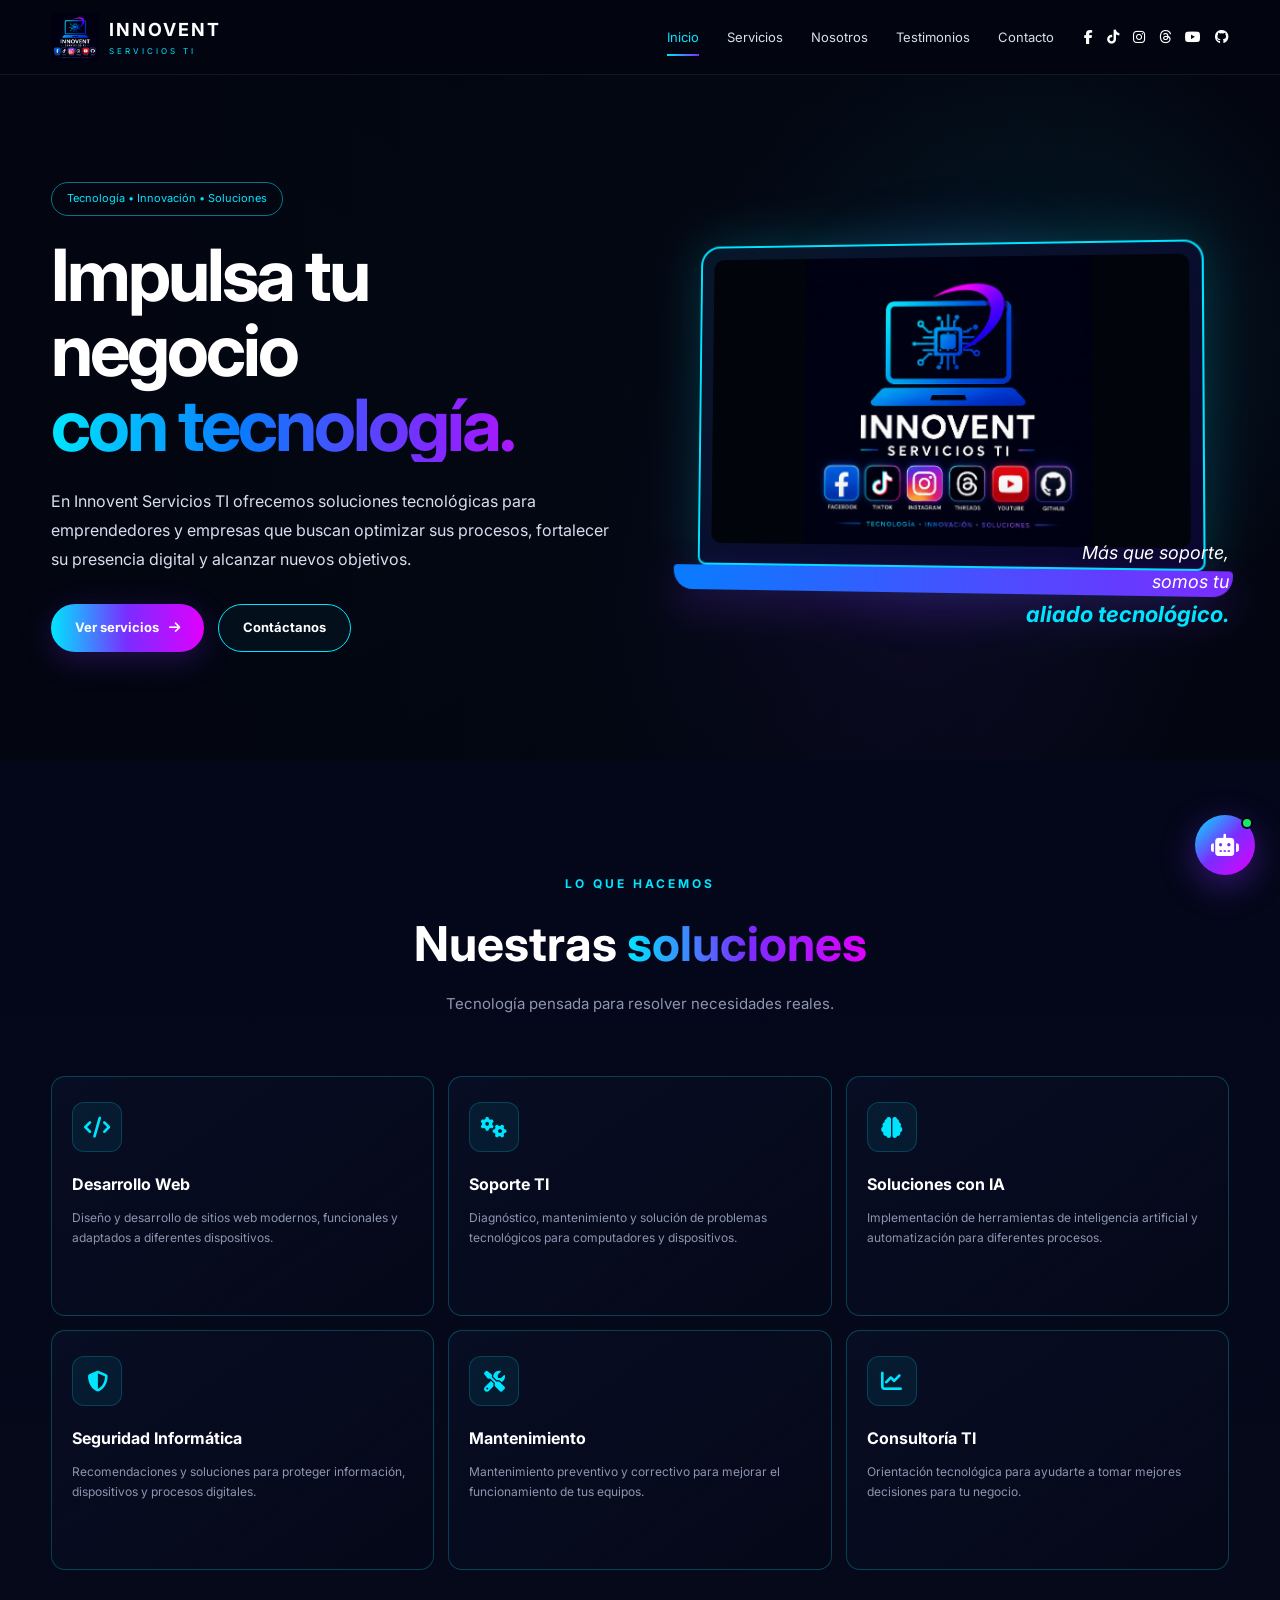
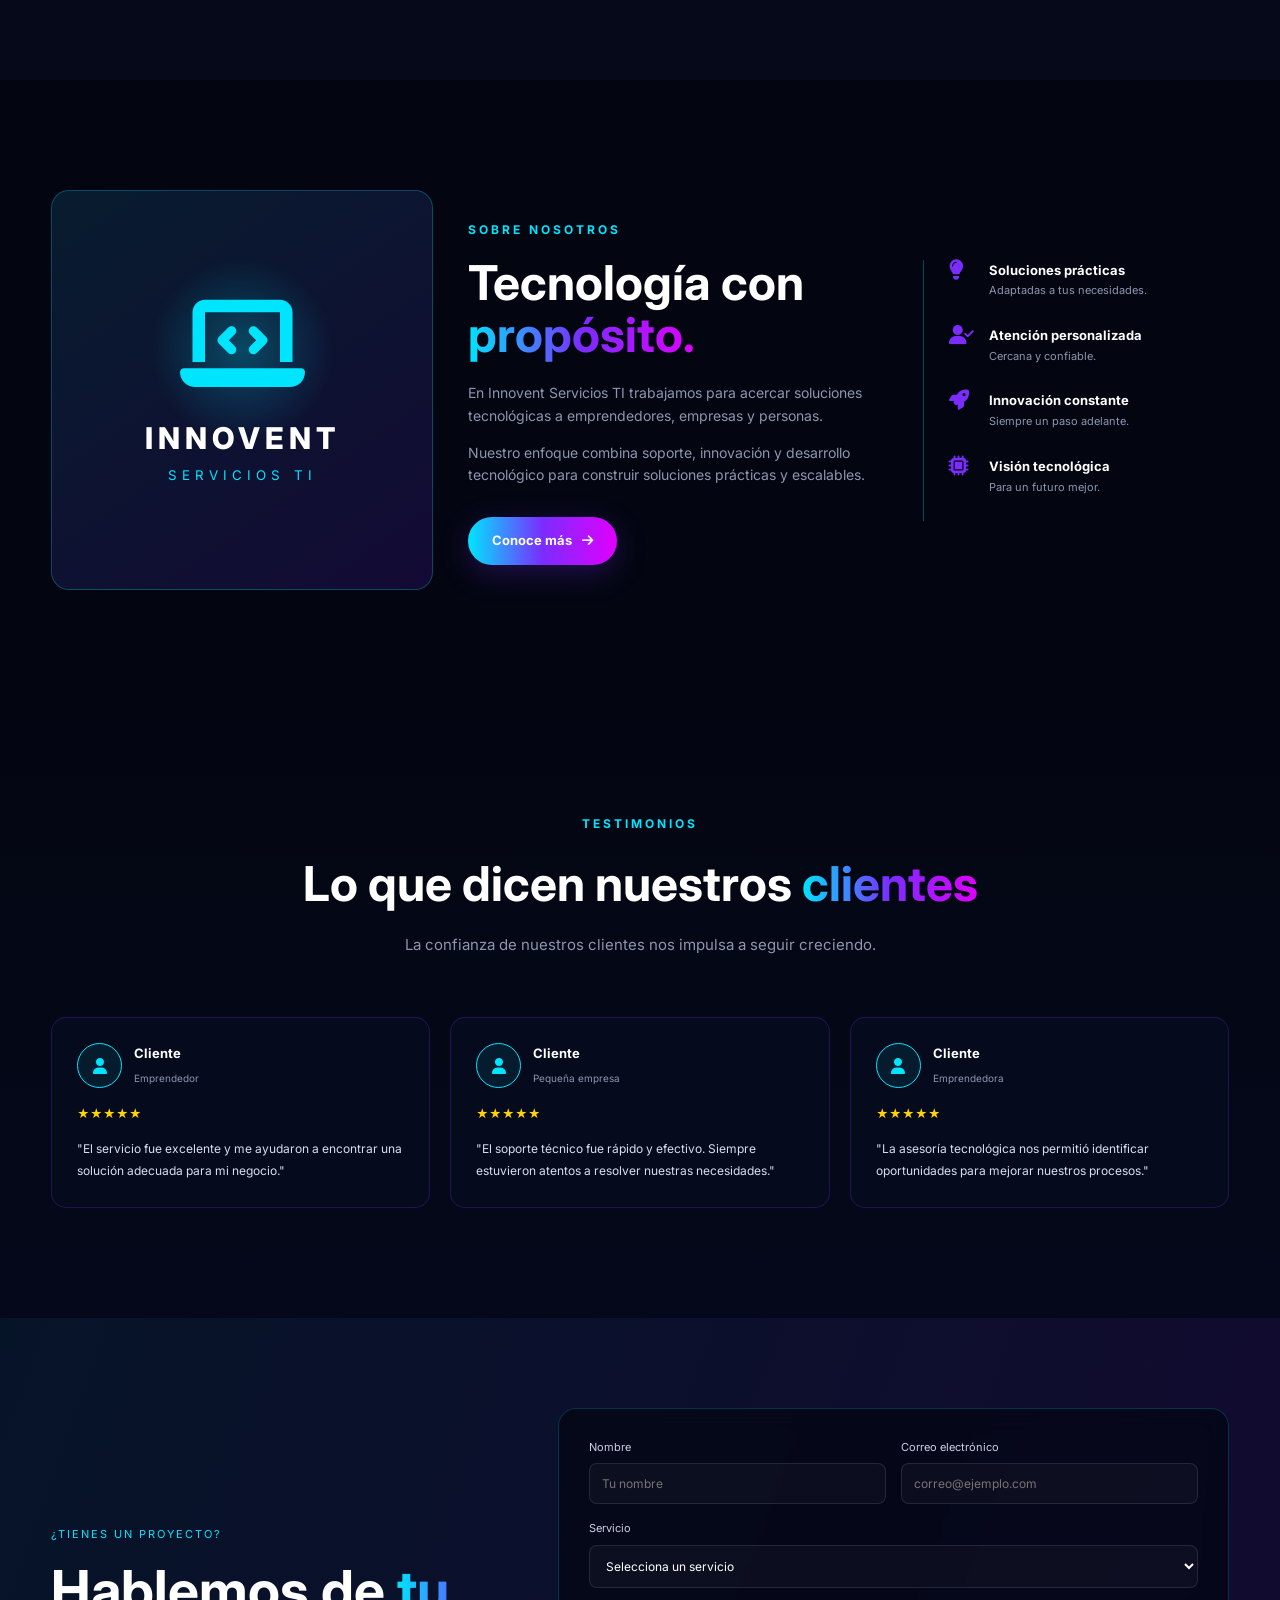
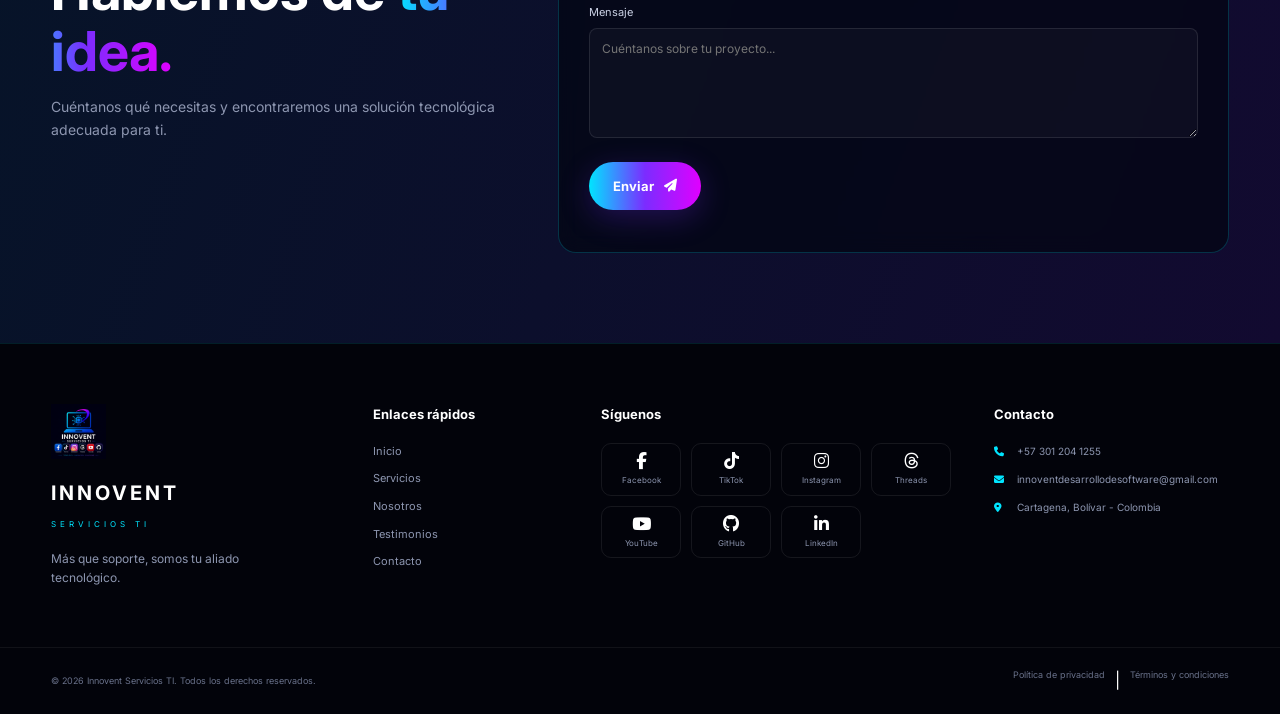
==== commit 8b378087: "Update index.html" ====
--- a/index.html
+++ b/index.html
@@ -88,7 +88,7 @@
         <div class="header-social">
 
             <a
-                href="https://www.facebook.com/"
+                href="https://www.facebook.com/profile.php?id=61593718547031"
                 target="_blank"
                 aria-label="Facebook">
 
@@ -97,7 +97,7 @@
             </a>
 
             <a
-                href="https://www.tiktok.com/"
+                href="https://www.tiktok.com/@innoventserviciosti"
                 target="_blank"
                 aria-label="TikTok">
 
@@ -115,7 +115,7 @@
             </a>
 
             <a
-                href="https://www.threads.net/"
+                href="https://www.threads.com/@innovent_servicios_ti"
                 target="_blank"
                 aria-label="Threads">
 
@@ -124,7 +124,7 @@
             </a>
 
             <a
-                href="https://www.youtube.com/"
+                href="https://www.youtube.com/@Innovent_soporte_ti"
                 target="_blank"
                 aria-label="YouTube">
 
@@ -133,7 +133,7 @@
             </a>
 
             <a
-                href="https://github.com/"
+                href="https://github.com/InnoventServiciosTI"
                 target="_blank"
                 aria-label="GitHub">
 
@@ -1019,7 +1019,7 @@
 
 
                 <a
-                    href="https://www.facebook.com/"
+                    href="https://www.facebook.com/profile.php?id=61593718547031"
                     target="_blank"
                     aria-label="Facebook">
 
@@ -1033,7 +1033,7 @@
 
 
                 <a
-                    href="https://www.tiktok.com/"
+                    href="https://www.tiktok.com/@innoventserviciosti"
                     target="_blank"
                     aria-label="TikTok">
 
@@ -1061,7 +1061,7 @@
 
 
                 <a
-                    href="https://www.threads.net/"
+                    href="https://www.threads.com/@innovent_servicios_ti"
                     target="_blank"
                     aria-label="Threads">
 
@@ -1075,7 +1075,7 @@
 
 
                 <a
-                    href="https://www.youtube.com/"
+                    href="https://www.youtube.com/@Innovent_soporte_ti"
                     target="_blank"
                     aria-label="YouTube">
 
@@ -1089,7 +1089,7 @@
 
 
                 <a
-                    href="https://github.com/"
+                    href="https://github.com/InnoventServiciosTI"
                     target="_blank"
                     aria-label="GitHub">
 
@@ -1103,7 +1103,7 @@
 
 
                 <a
-                    href="https://www.linkedin.com/"
+                    href="https://www.linkedin.com/in/manuel-perez-511b91334/"
                     target="_blank"
                     aria-label="LinkedIn">
 
@@ -1130,7 +1130,7 @@
 
             <p>
                 <i class="fa-solid fa-phone"></i>
-                +57 300 123 4567
+                +57 301 204 1255
             </p>
 
             <p>
@@ -1182,4 +1182,4 @@
 <script src="js/script.js"></script>
 
 </body>
-</html>+</html>
--- a/css/style.css
+++ b/css/style.css
@@ -0,0 +1,2068 @@
+/* =====================================================
+   VARIABLES
+===================================================== */
+
+:root {
+
+    --bg: #030510;
+    --bg-2: #06091a;
+    --bg-3: #090d22;
+
+    --card: rgba(8, 14, 36, .88);
+
+    --cyan: #00e5ff;
+    --blue: #087cff;
+    --purple: #7b2cff;
+    --pink: #e000ff;
+
+    --white: #ffffff;
+    --text: #d8deef;
+    --muted: #8d96b0;
+
+    --border: rgba(0, 229, 255, .25);
+
+    --container: 1200px;
+
+    --transition: .3s ease;
+}
+
+
+/* =====================================================
+   RESET
+===================================================== */
+
+* {
+    margin: 0;
+    padding: 0;
+    box-sizing: border-box;
+}
+
+html {
+    scroll-behavior: smooth;
+}
+
+body {
+
+    font-family: "Inter", sans-serif;
+
+    background:
+        radial-gradient(
+            circle at 20% 10%,
+            rgba(0, 229, 255, .06),
+            transparent 30%
+        ),
+        radial-gradient(
+            circle at 90% 40%,
+            rgba(123, 44, 255, .08),
+            transparent 30%
+        ),
+        var(--bg);
+
+    color: var(--white);
+
+    line-height: 1.6;
+
+    overflow-x: hidden;
+}
+
+body.no-scroll {
+    overflow: hidden;
+}
+
+a {
+    text-decoration: none;
+    color: inherit;
+}
+
+button,
+input,
+textarea,
+select {
+    font-family: inherit;
+}
+
+button {
+    cursor: pointer;
+}
+
+
+/* =====================================================
+   GENERAL
+===================================================== */
+
+.container {
+
+    width: min(
+        92%,
+        var(--container)
+    );
+
+    margin: auto;
+}
+
+.section {
+
+    padding: 110px 0;
+}
+
+.section-heading {
+
+    text-align: center;
+
+    max-width: 700px;
+
+    margin: 0 auto 60px;
+}
+
+.section-heading > span,
+.section-label {
+
+    color: var(--cyan);
+
+    font-size: 12px;
+
+    font-weight: 700;
+
+    letter-spacing: 3px;
+}
+
+.section-heading h2 {
+
+    font-size:
+        clamp(32px, 5vw, 48px);
+
+    margin: 10px 0;
+}
+
+.section-heading h2 strong,
+.about-content h2 strong,
+.contact-info h2 strong {
+
+    background:
+        linear-gradient(
+            90deg,
+            var(--cyan),
+            var(--purple),
+            var(--pink)
+        );
+
+    -webkit-background-clip: text;
+
+    background-clip: text;
+
+    color: transparent;
+}
+
+.section-heading p {
+
+    color: var(--muted);
+
+    font-size: 15px;
+}
+
+
+/* =====================================================
+   HEADER
+===================================================== */
+
+.header {
+
+    position: fixed;
+
+    top: 0;
+    left: 0;
+
+    width: 100%;
+
+    z-index: 1000;
+
+    background:
+        rgba(3, 5, 16, .86);
+
+    backdrop-filter:
+        blur(18px);
+
+    border-bottom:
+        1px solid
+        rgba(255,255,255,.07);
+}
+
+.navbar {
+
+    min-height: 74px;
+
+    display: flex;
+
+    align-items: center;
+
+    gap: 30px;
+}
+
+
+/* BRAND */
+
+.brand {
+
+    display: flex;
+
+    align-items: center;
+
+    gap: 10px;
+
+    margin-right: auto;
+}
+
+.brand img {
+
+    width: 48px;
+
+    height: 48px;
+
+    object-fit: contain;
+}
+
+.brand-text strong {
+
+    display: block;
+
+    font-size: 18px;
+
+    letter-spacing: 2px;
+}
+
+.brand-text span {
+
+    display: block;
+
+    color: var(--cyan);
+
+    font-size: 8px;
+
+    letter-spacing: 3px;
+}
+
+
+/* NAV */
+
+.nav-menu {
+
+    display: flex;
+
+    align-items: center;
+
+    gap: 28px;
+}
+
+.nav-menu a {
+
+    position: relative;
+
+    color: #d9deec;
+
+    font-size: 13px;
+
+    transition: var(--transition);
+}
+
+.nav-menu a:hover,
+.nav-menu a.active {
+
+    color: var(--cyan);
+}
+
+.nav-menu a.active::after {
+
+    content: "";
+
+    position: absolute;
+
+    left: 0;
+    right: 0;
+
+    bottom: -9px;
+
+    height: 2px;
+
+    background:
+        linear-gradient(
+            90deg,
+            var(--cyan),
+            var(--purple)
+        );
+}
+
+
+/* HEADER SOCIAL */
+
+.header-social {
+
+    display: flex;
+
+    align-items: center;
+
+    gap: 14px;
+}
+
+.header-social a {
+
+    color: white;
+
+    font-size: 14px;
+
+    transition: var(--transition);
+}
+
+.header-social a:hover {
+
+    color: var(--cyan);
+
+    transform:
+        translateY(-2px);
+}
+
+
+/* MOBILE BUTTON */
+
+.menu-toggle {
+
+    display: none;
+
+    width: 42px;
+    height: 42px;
+
+    border:
+        1px solid
+        var(--border);
+
+    border-radius: 10px;
+
+    background:
+        rgba(0,229,255,.05);
+
+    color: white;
+
+    font-size: 18px;
+}
+
+
+/* =====================================================
+   HERO
+===================================================== */
+
+.hero {
+
+    position: relative;
+
+    min-height: 760px;
+
+    padding-top: 74px;
+
+    display: flex;
+
+    align-items: center;
+
+    overflow: hidden;
+}
+
+.hero-background {
+
+    position: absolute;
+
+    inset: 0;
+
+    background:
+
+        linear-gradient(
+            90deg,
+            rgba(3,5,16,.95) 0%,
+            rgba(3,5,16,.75) 42%,
+            rgba(3,5,16,.35) 100%
+        ),
+
+        radial-gradient(
+            circle at 80% 45%,
+            rgba(0,229,255,.16),
+            transparent 30%
+        ),
+
+        radial-gradient(
+            circle at 70% 80%,
+            rgba(123,44,255,.15),
+            transparent 30%
+        );
+}
+
+.hero-grid {
+
+    position: relative;
+
+    z-index: 2;
+
+    display: grid;
+
+    grid-template-columns:
+        1fr
+        1fr;
+
+    gap: 50px;
+
+    align-items: center;
+}
+
+
+/* HERO TEXT */
+
+.hero-badge {
+
+    display: inline-block;
+
+    padding: 7px 15px;
+
+    border:
+        1px solid
+        rgba(0,229,255,.5);
+
+    border-radius: 50px;
+
+    color: var(--cyan);
+
+    font-size: 11px;
+
+    margin-bottom: 22px;
+}
+
+.hero h1 {
+
+    font-size:
+        clamp(45px, 6vw, 72px);
+
+    line-height: 1.04;
+
+    letter-spacing: -3px;
+
+    margin-bottom: 25px;
+}
+
+.hero h1 span {
+
+    display: block;
+
+    background:
+        linear-gradient(
+            90deg,
+            var(--cyan),
+            var(--blue),
+            var(--purple),
+            var(--pink)
+        );
+
+    -webkit-background-clip: text;
+
+    background-clip: text;
+
+    color: transparent;
+}
+
+.hero-content > p {
+
+    max-width: 620px;
+
+    color: var(--text);
+
+    font-size: 16px;
+
+    line-height: 1.8;
+
+    margin-bottom: 30px;
+}
+
+
+/* BUTTONS */
+
+.hero-buttons {
+
+    display: flex;
+
+    gap: 14px;
+
+    flex-wrap: wrap;
+}
+
+.btn {
+
+    min-height: 48px;
+
+    padding: 0 24px;
+
+    border-radius: 50px;
+
+    display: inline-flex;
+
+    align-items: center;
+
+    justify-content: center;
+
+    gap: 10px;
+
+    font-size: 13px;
+
+    font-weight: 700;
+
+    border: none;
+
+    transition: var(--transition);
+}
+
+.btn-primary {
+
+    color: white;
+
+    background:
+        linear-gradient(
+            90deg,
+            var(--cyan),
+            var(--purple),
+            var(--pink)
+        );
+
+    box-shadow:
+        0 8px 30px
+        rgba(123,44,255,.25);
+}
+
+.btn-primary:hover {
+
+    transform:
+        translateY(-3px);
+
+    box-shadow:
+        0 12px 40px
+        rgba(0,229,255,.3);
+}
+
+.btn-outline {
+
+    border:
+        1px solid
+        var(--cyan);
+
+    color: white;
+
+    background:
+        rgba(0,229,255,.04);
+}
+
+.btn-outline:hover {
+
+    background:
+        rgba(0,229,255,.1);
+
+    color: var(--cyan);
+}
+
+
+/* HERO VISUAL */
+
+.hero-visual {
+
+    position: relative;
+
+    min-height: 520px;
+
+    display: flex;
+
+    align-items: center;
+
+    justify-content: center;
+}
+
+.hero-glow {
+
+    position: absolute;
+
+    width: 450px;
+    height: 450px;
+
+    border-radius: 50%;
+
+    background:
+        radial-gradient(
+            circle,
+            rgba(0,229,255,.25),
+            rgba(123,44,255,.12),
+            transparent 70%
+        );
+
+    filter: blur(20px);
+}
+
+
+/* LAPTOP */
+
+.laptop-card {
+
+    position: relative;
+
+    z-index: 2;
+
+    width: min(520px, 90%);
+
+    transform:
+        perspective(1000px)
+        rotateY(-5deg)
+        rotateX(2deg);
+}
+
+.laptop-screen {
+
+    aspect-ratio: 16 / 10;
+
+    padding: 12px;
+
+    border:
+        2px solid
+        var(--cyan);
+
+    border-radius: 20px 20px 8px 8px;
+
+    background:
+        linear-gradient(
+            145deg,
+            #07172a,
+            #0b0630
+        );
+
+    box-shadow:
+        0 0 50px
+        rgba(0,229,255,.2);
+}
+
+.laptop-screen img {
+
+    width: 100%;
+    height: 100%;
+
+    object-fit: contain;
+
+    border-radius: 10px;
+
+    background: #02040c;
+}
+
+.laptop-base {
+
+    width: 110%;
+
+    height: 25px;
+
+    margin-left: -5%;
+
+    border-radius: 4px 4px 20px 20px;
+
+    background:
+        linear-gradient(
+            90deg,
+            #087cff,
+            #7b2cff
+        );
+
+    box-shadow:
+        0 15px 40px
+        rgba(123,44,255,.25);
+}
+
+
+/* HERO MESSAGE */
+
+.hero-message {
+
+    position: absolute;
+
+    right: 0;
+
+    bottom: 45px;
+
+    z-index: 3;
+
+    max-width: 230px;
+
+    font-size: 18px;
+
+    font-style: italic;
+
+    text-align: right;
+
+    color: white;
+}
+
+.hero-message span {
+
+    display: block;
+
+    color: white;
+}
+
+.hero-message strong {
+
+    display: block;
+
+    color: var(--cyan);
+
+    font-size: 22px;
+}
+
+
+/* =====================================================
+   SERVICES
+===================================================== */
+
+.services {
+
+    background:
+        linear-gradient(
+            180deg,
+            #040719,
+            #06091a
+        );
+}
+
+.services-grid {
+
+    display: grid;
+
+    grid-template-columns:
+        repeat(6, 1fr);
+
+    gap: 14px;
+}
+
+.service-card {
+
+    grid-column: span 2;
+
+    min-height: 240px;
+
+    padding: 25px 20px;
+
+    border:
+        1px solid
+        rgba(0,229,255,.25);
+
+    border-radius: 14px;
+
+    background:
+        linear-gradient(
+            145deg,
+            rgba(8,14,36,.95),
+            rgba(5,8,24,.8)
+        );
+
+    transition: var(--transition);
+}
+
+.service-card:hover {
+
+    transform:
+        translateY(-7px);
+
+    border-color:
+        var(--cyan);
+
+    box-shadow:
+        0 15px 40px
+        rgba(0,229,255,.08);
+}
+
+.service-icon {
+
+    width: 50px;
+    height: 50px;
+
+    display: grid;
+
+    place-items: center;
+
+    border-radius: 12px;
+
+    color: var(--cyan);
+
+    background:
+        rgba(0,229,255,.07);
+
+    border:
+        1px solid
+        rgba(0,229,255,.2);
+
+    font-size: 21px;
+
+    margin-bottom: 20px;
+}
+
+.service-card h3 {
+
+    font-size: 16px;
+
+    margin-bottom: 10px;
+}
+
+.service-card p {
+
+    color: var(--muted);
+
+    font-size: 12px;
+
+    line-height: 1.7;
+}
+
+
+/* =====================================================
+   ABOUT
+===================================================== */
+
+.about {
+
+    background:
+        #030611;
+}
+
+.about-grid {
+
+    display: grid;
+
+    grid-template-columns:
+        1fr
+        1.1fr
+        .8fr;
+
+    gap: 35px;
+
+    align-items: center;
+}
+
+.about-image {
+
+    min-height: 400px;
+
+    border-radius: 18px;
+
+    overflow: hidden;
+
+    background:
+
+        radial-gradient(
+            circle at 50% 40%,
+            rgba(0,229,255,.25),
+            transparent 30%
+        ),
+
+        linear-gradient(
+            145deg,
+            #071c2e,
+            #130a34
+        );
+
+    border:
+        1px solid
+        var(--border);
+
+    display: grid;
+
+    place-items: center;
+}
+
+.about-image-content {
+
+    text-align: center;
+
+    color: var(--cyan);
+}
+
+.about-image-content i {
+
+    display: block;
+
+    font-size: 100px;
+
+    margin-bottom: 20px;
+}
+
+.about-image-content span {
+
+    display: block;
+
+    font-size: 30px;
+
+    font-weight: 800;
+
+    letter-spacing: 5px;
+
+    color: white;
+}
+
+.about-image-content small {
+
+    color: var(--cyan);
+
+    letter-spacing: 5px;
+}
+
+.about-content h2 {
+
+    font-size:
+        clamp(35px, 4vw, 48px);
+
+    line-height: 1.1;
+
+    margin: 15px 0 20px;
+}
+
+.about-content p {
+
+    color: var(--muted);
+
+    font-size: 14px;
+
+    margin-bottom: 15px;
+}
+
+.about-content .btn {
+
+    margin-top: 15px;
+}
+
+
+/* FEATURES */
+
+.about-features {
+
+    border-left:
+        1px solid
+        rgba(0,229,255,.3);
+
+    padding-left: 25px;
+}
+
+.feature {
+
+    display: flex;
+
+    gap: 15px;
+
+    margin-bottom: 25px;
+}
+
+.feature > i {
+
+    color: var(--purple);
+
+    font-size: 20px;
+
+    width: 25px;
+}
+
+.feature h4 {
+
+    font-size: 13px;
+
+    margin-bottom: 2px;
+}
+
+.feature p {
+
+    color: var(--muted);
+
+    font-size: 11px;
+}
+
+
+/* =====================================================
+   TESTIMONIALS
+===================================================== */
+
+.testimonials {
+
+    background:
+        linear-gradient(
+            180deg,
+            #030611,
+            #05081a
+        );
+}
+
+.testimonial-grid {
+
+    display: grid;
+
+    grid-template-columns:
+        repeat(3, 1fr);
+
+    gap: 20px;
+}
+
+.testimonial-card {
+
+    padding: 25px;
+
+    border:
+        1px solid
+        rgba(123,44,255,.25);
+
+    border-radius: 15px;
+
+    background:
+        rgba(7,12,31,.85);
+}
+
+.testimonial-header {
+
+    display: flex;
+
+    align-items: center;
+
+    gap: 12px;
+}
+
+.avatar {
+
+    width: 45px;
+    height: 45px;
+
+    display: grid;
+
+    place-items: center;
+
+    border-radius: 50%;
+
+    color: var(--cyan);
+
+    background:
+        rgba(0,229,255,.08);
+
+    border:
+        1px solid
+        var(--cyan);
+}
+
+.testimonial-header h4 {
+
+    font-size: 13px;
+}
+
+.testimonial-header span {
+
+    color: var(--muted);
+
+    font-size: 10px;
+}
+
+.stars {
+
+    color: #ffd400;
+
+    font-size: 12px;
+
+    margin: 15px 0;
+}
+
+.testimonial-card > p {
+
+    color: var(--text);
+
+    font-size: 12px;
+
+    line-height: 1.8;
+}
+
+
+/* =====================================================
+   CONTACT
+===================================================== */
+
+.contact-section {
+
+    padding: 90px 0;
+
+    background:
+
+        linear-gradient(
+            110deg,
+            #061428,
+            #120a30
+        );
+}
+
+.contact-grid {
+
+    display: grid;
+
+    grid-template-columns:
+        .8fr
+        1.2fr;
+
+    gap: 60px;
+
+    align-items: center;
+}
+
+.contact-info > span {
+
+    color: var(--cyan);
+
+    font-size: 11px;
+
+    letter-spacing: 2px;
+}
+
+.contact-info h2 {
+
+    font-size:
+        clamp(35px, 5vw, 55px);
+
+    line-height: 1.1;
+
+    margin: 15px 0;
+}
+
+.contact-info p {
+
+    color: var(--muted);
+
+    font-size: 14px;
+
+    max-width: 450px;
+}
+
+.contact-form {
+
+    padding: 30px;
+
+    border:
+        1px solid
+        rgba(0,229,255,.2);
+
+    border-radius: 18px;
+
+    background:
+        rgba(3,5,16,.65);
+
+    backdrop-filter:
+        blur(10px);
+}
+
+.form-row {
+
+    display: grid;
+
+    grid-template-columns:
+        1fr 1fr;
+
+    gap: 15px;
+}
+
+.form-group {
+
+    margin-bottom: 16px;
+}
+
+.form-group label {
+
+    display: block;
+
+    color: #cbd2e5;
+
+    font-size: 11px;
+
+    margin-bottom: 7px;
+}
+
+.form-group input,
+.form-group select,
+.form-group textarea {
+
+    width: 100%;
+
+    border:
+        1px solid
+        rgba(255,255,255,.1);
+
+    border-radius: 8px;
+
+    background:
+        rgba(255,255,255,.03);
+
+    color: white;
+
+    outline: none;
+
+    padding: 12px;
+
+    font-size: 12px;
+
+    transition: var(--transition);
+}
+
+.form-group select option {
+
+    background: #080b1c;
+
+    color: white;
+}
+
+.form-group input:focus,
+.form-group select:focus,
+.form-group textarea:focus {
+
+    border-color:
+        var(--cyan);
+
+    box-shadow:
+        0 0 15px
+        rgba(0,229,255,.08);
+}
+
+.form-group textarea {
+
+    resize: vertical;
+
+    min-height: 110px;
+}
+
+.form-message {
+
+    margin-top: 12px;
+
+    font-size: 12px;
+
+    color: var(--cyan);
+}
+
+
+/* =====================================================
+   ASESOR VIRTUAL
+===================================================== */
+
+.assistant-wrapper {
+
+    position: fixed;
+
+    right: 25px;
+
+    bottom: 25px;
+
+    z-index: 2000;
+}
+
+.assistant-button {
+
+    position: relative;
+
+    width: 60px;
+    height: 60px;
+
+    border: none;
+
+    border-radius: 50%;
+
+    color: white;
+
+    font-size: 22px;
+
+    background:
+        linear-gradient(
+            135deg,
+            var(--cyan),
+            var(--purple),
+            var(--pink)
+        );
+
+    box-shadow:
+        0 10px 35px
+        rgba(123,44,255,.4);
+
+    transition: var(--transition);
+}
+
+.assistant-button:hover {
+
+    transform:
+        scale(1.08);
+}
+
+.assistant-online {
+
+    position: absolute;
+
+    right: 2px;
+    top: 2px;
+
+    width: 12px;
+    height: 12px;
+
+    border-radius: 50%;
+
+    background: #18e86a;
+
+    border: 2px solid #030510;
+}
+
+
+/* CHAT */
+
+.assistant-chat {
+
+    position: absolute;
+
+    right: 0;
+
+    bottom: 75px;
+
+    width: 350px;
+
+    overflow: hidden;
+
+    border:
+        1px solid
+        rgba(0,229,255,.45);
+
+    border-radius: 18px;
+
+    background:
+        rgba(4,8,25,.97);
+
+    backdrop-filter:
+        blur(20px);
+
+    box-shadow:
+        0 20px 70px
+        rgba(0,0,0,.5);
+
+    opacity: 0;
+
+    visibility: hidden;
+
+    transform:
+        translateY(15px)
+        scale(.97);
+
+    transition: var(--transition);
+}
+
+.assistant-chat.open {
+
+    opacity: 1;
+
+    visibility: visible;
+
+    transform:
+        translateY(0)
+        scale(1);
+}
+
+
+/* ASSISTANT HEADER */
+
+.assistant-header {
+
+    padding: 15px;
+
+    display: flex;
+
+    align-items: center;
+
+    justify-content: space-between;
+
+    border-bottom:
+        1px solid
+        rgba(255,255,255,.08);
+}
+
+.assistant-profile {
+
+    display: flex;
+
+    align-items: center;
+
+    gap: 10px;
+}
+
+.assistant-avatar {
+
+    width: 40px;
+    height: 40px;
+
+    display: grid;
+
+    place-items: center;
+
+    border-radius: 50%;
+
+    color: white;
+
+    background:
+        linear-gradient(
+            135deg,
+            var(--cyan),
+            var(--purple)
+        );
+}
+
+.assistant-profile strong {
+
+    display: block;
+
+    font-size: 12px;
+}
+
+.assistant-profile span {
+
+    color: #1ee76b;
+
+    font-size: 9px;
+}
+
+.assistant-profile span i {
+
+    font-size: 6px;
+}
+
+.close-assistant {
+
+    border: none;
+
+    background: none;
+
+    color: var(--muted);
+
+    font-size: 18px;
+}
+
+
+/* MESSAGES */
+
+.assistant-messages {
+
+    height: 250px;
+
+    overflow-y: auto;
+
+    padding: 15px;
+}
+
+.bot-message,
+.user-message {
+
+    max-width: 85%;
+
+    padding: 11px 13px;
+
+    border-radius: 12px;
+
+    margin-bottom: 10px;
+
+    font-size: 11px;
+
+    line-height: 1.6;
+}
+
+.bot-message {
+
+    background:
+        rgba(0,229,255,.08);
+
+    border:
+        1px solid
+        rgba(0,229,255,.12);
+
+    color: #dce6f8;
+}
+
+.user-message {
+
+    margin-left: auto;
+
+    background:
+        linear-gradient(
+            135deg,
+            var(--purple),
+            #3b24a8
+        );
+
+    color: white;
+}
+
+
+/* OPTIONS */
+
+.assistant-options {
+
+    display: flex;
+
+    flex-wrap: wrap;
+
+    gap: 7px;
+
+    padding: 0 15px 12px;
+}
+
+.assistant-options button {
+
+    border:
+        1px solid
+        rgba(0,229,255,.3);
+
+    border-radius: 20px;
+
+    padding: 7px 10px;
+
+    background:
+        rgba(0,229,255,.05);
+
+    color: var(--cyan);
+
+    font-size: 9px;
+}
+
+.assistant-options button:hover {
+
+    background:
+        rgba(0,229,255,.12);
+}
+
+
+/* INPUT */
+
+.assistant-input {
+
+    display: flex;
+
+    padding: 10px;
+
+    border-top:
+        1px solid
+        rgba(255,255,255,.08);
+}
+
+.assistant-input input {
+
+    flex: 1;
+
+    border: none;
+
+    outline: none;
+
+    color: white;
+
+    background: transparent;
+
+    font-size: 11px;
+
+    padding: 8px;
+}
+
+.assistant-input button {
+
+    width: 35px;
+    height: 35px;
+
+    border: none;
+
+    border-radius: 9px;
+
+    color: white;
+
+    background:
+        linear-gradient(
+            135deg,
+            var(--cyan),
+            var(--purple)
+        );
+}
+
+
+/* =====================================================
+   FOOTER
+===================================================== */
+
+.footer {
+
+    background:
+        #02030a;
+
+    border-top:
+        1px solid
+        rgba(0,229,255,.12);
+}
+
+.footer-grid {
+
+    padding: 60px 0;
+
+    display: grid;
+
+    grid-template-columns:
+        1.2fr
+        .8fr
+        1.5fr
+        1fr;
+
+    gap: 40px;
+}
+
+
+/* FOOTER BRAND */
+
+.footer-brand img {
+
+    width: 55px;
+
+    height: 55px;
+
+    object-fit: contain;
+}
+
+.footer-brand h3 {
+
+    margin-top: 10px;
+
+    font-size: 20px;
+
+    letter-spacing: 3px;
+}
+
+.footer-brand > span {
+
+    color: var(--cyan);
+
+    font-size: 8px;
+
+    letter-spacing: 4px;
+}
+
+.footer-brand p {
+
+    color: var(--muted);
+
+    font-size: 12px;
+
+    margin-top: 15px;
+
+    max-width: 220px;
+}
+
+
+/* FOOTER COLUMNS */
+
+.footer-column h4 {
+
+    font-size: 13px;
+
+    margin-bottom: 18px;
+}
+
+.footer-column > a {
+
+    display: block;
+
+    color: var(--muted);
+
+    font-size: 11px;
+
+    margin-bottom: 10px;
+
+    transition: var(--transition);
+}
+
+.footer-column > a:hover {
+
+    color: var(--cyan);
+
+    transform:
+        translateX(3px);
+}
+
+.footer-column > p {
+
+    color: var(--muted);
+
+    font-size: 10px;
+
+    margin-bottom: 12px;
+}
+
+.footer-column > p i {
+
+    color: var(--cyan);
+
+    width: 20px;
+}
+
+
+/* SOCIAL FOOTER */
+
+.footer-social {
+
+    display: flex;
+
+    flex-wrap: wrap;
+
+    gap: 10px;
+}
+
+.footer-social a {
+
+    min-width: 80px;
+
+    padding: 8px;
+
+    display: flex;
+
+    flex-direction: column;
+
+    align-items: center;
+
+    gap: 5px;
+
+    border:
+        1px solid
+        rgba(255,255,255,.08);
+
+    border-radius: 10px;
+
+    color: var(--muted);
+
+    transition: var(--transition);
+}
+
+.footer-social a i {
+
+    font-size: 17px;
+
+    color: white;
+}
+
+.footer-social a span {
+
+    font-size: 8px;
+}
+
+.footer-social a:hover {
+
+    color: var(--cyan);
+
+    border-color:
+        var(--cyan);
+
+    transform:
+        translateY(-3px);
+}
+
+
+/* FOOTER BOTTOM */
+
+.footer-bottom {
+
+    border-top:
+        1px solid
+        rgba(255,255,255,.06);
+
+    padding: 20px 0;
+}
+
+.footer-bottom .container {
+
+    display: flex;
+
+    justify-content: space-between;
+
+    align-items: center;
+
+    gap: 20px;
+}
+
+.footer-bottom p,
+.footer-bottom a {
+
+    color: #69718a;
+
+    font-size: 9px;
+}
+
+.footer-bottom .container > div {
+
+    display: flex;
+
+    gap: 10px;
+}
+
+
+/* =====================================================
+   RESPONSIVE
+===================================================== */
+
+@media (max-width: 1050px) {
+
+    .header-social {
+
+        display: none;
+    }
+
+    .services-grid {
+
+        grid-template-columns:
+            repeat(2, 1fr);
+    }
+
+    .service-card {
+
+        grid-column: auto;
+    }
+
+    .about-grid {
+
+        grid-template-columns:
+            1fr 1fr;
+    }
+
+    .about-features {
+
+        grid-column: 1 / -1;
+
+        display: grid;
+
+        grid-template-columns:
+            repeat(2, 1fr);
+
+        border-left: none;
+
+        padding-left: 0;
+    }
+
+    .footer-grid {
+
+        grid-template-columns:
+            repeat(2, 1fr);
+    }
+}
+
+
+@media (max-width: 800px) {
+
+    .nav-menu {
+
+        position: fixed;
+
+        top: 74px;
+
+        left: 0;
+
+        width: 100%;
+
+        padding: 25px;
+
+        display: flex;
+
+        flex-direction: column;
+
+        align-items: flex-start;
+
+        gap: 20px;
+
+        background:
+            rgba(3,5,16,.98);
+
+        border-bottom:
+            1px solid
+            var(--border);
+
+        transform:
+            translateY(-120%);
+
+        transition: var(--transition);
+    }
+
+    .nav-menu.open {
+
+        transform:
+            translateY(0);
+    }
+
+    .menu-toggle {
+
+        display: block;
+    }
+
+    .hero {
+
+        min-height: auto;
+
+        padding:
+            130px 0 80px;
+    }
+
+    .hero-grid {
+
+        grid-template-columns: 1fr;
+    }
+
+    .hero-content {
+
+        text-align: center;
+    }
+
+    .hero-content > p {
+
+        margin-left: auto;
+
+        margin-right: auto;
+    }
+
+    .hero-buttons {
+
+        justify-content: center;
+    }
+
+    .hero-visual {
+
+        min-height: 400px;
+    }
+
+    .about-grid {
+
+        grid-template-columns: 1fr;
+    }
+
+    .contact-grid {
+
+        grid-template-columns: 1fr;
+    }
+
+    .testimonial-grid {
+
+        grid-template-columns: 1fr;
+    }
+}
+
+
+@media (max-width: 600px) {
+
+    .section {
+
+        padding: 75px 0;
+    }
+
+    .brand-text {
+
+        display: none;
+    }
+
+    .hero h1 {
+
+        font-size: 43px;
+
+        letter-spacing: -2px;
+    }
+
+    .hero-visual {
+
+        min-height: 320px;
+    }
+
+    .hero-message {
+
+        right: 0;
+
+        bottom: 5px;
+
+        font-size: 12px;
+    }
+
+    .hero-message strong {
+
+        font-size: 16px;
+    }
+
+    .laptop-card {
+
+        width: 90%;
+    }
+
+    .services-grid {
+
+        grid-template-columns: 1fr;
+    }
+
+    .about-features {
+
+        grid-template-columns: 1fr;
+    }
+
+    .form-row {
+
+        grid-template-columns: 1fr;
+    }
+
+    .contact-form {
+
+        padding: 20px;
+    }
+
+    .footer-grid {
+
+        grid-template-columns: 1fr;
+    }
+
+    .footer-bottom .container {
+
+        flex-direction: column;
+
+        text-align: center;
+    }
+
+    .footer-bottom .container > div {
+
+        justify-content: center;
+
+        flex-wrap: wrap;
+    }
+
+    /* ASESOR MÓVIL */
+
+    .assistant-wrapper {
+
+        right: 15px;
+
+        bottom: 15px;
+    }
+
+    .assistant-chat {
+
+        position: fixed;
+
+        right: 10px;
+        left: 10px;
+
+        bottom: 85px;
+
+        width: auto;
+
+        max-width: none;
+
+        border-radius: 16px;
+    }
+
+    .assistant-messages {
+
+        height: 220px;
+    }
+
+    .assistant-button {
+
+        width: 55px;
+        height: 55px;
+    }
+
+    .footer-social {
+
+        justify-content: flex-start;
+    }
+}
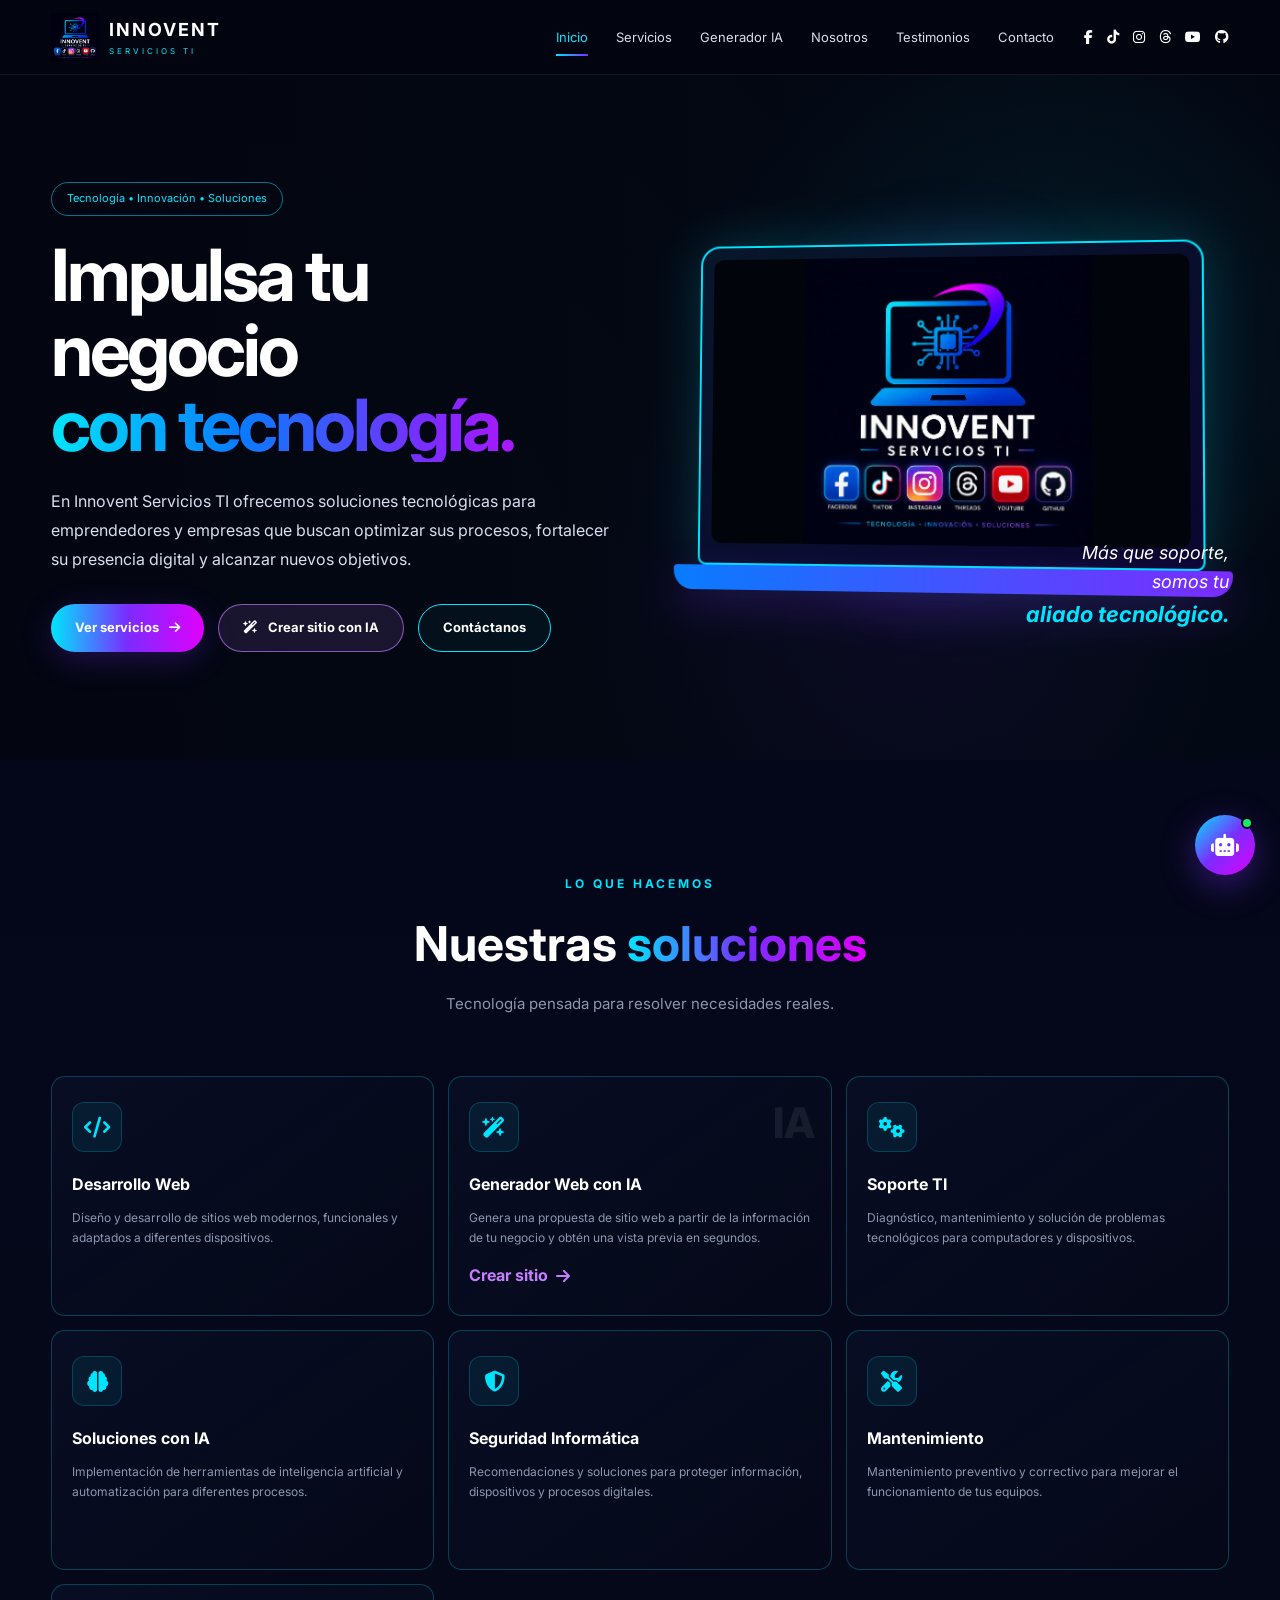
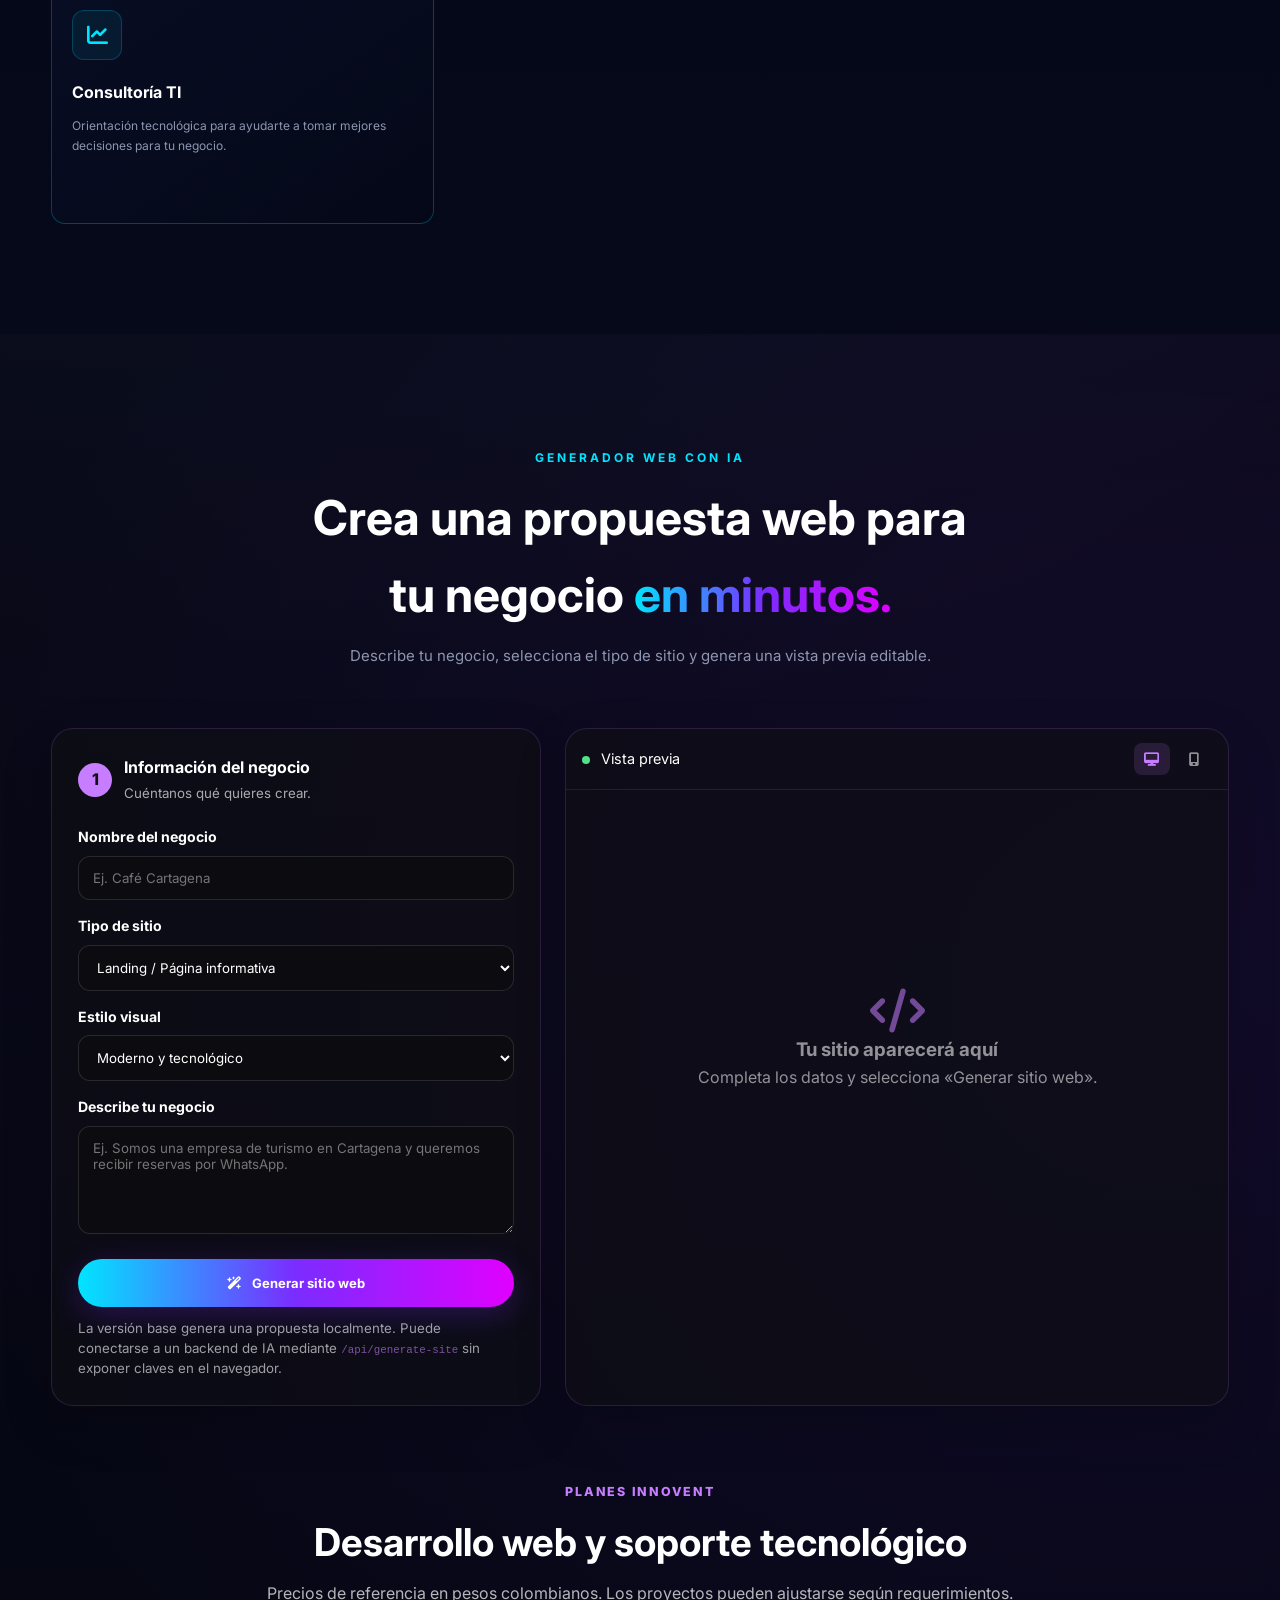
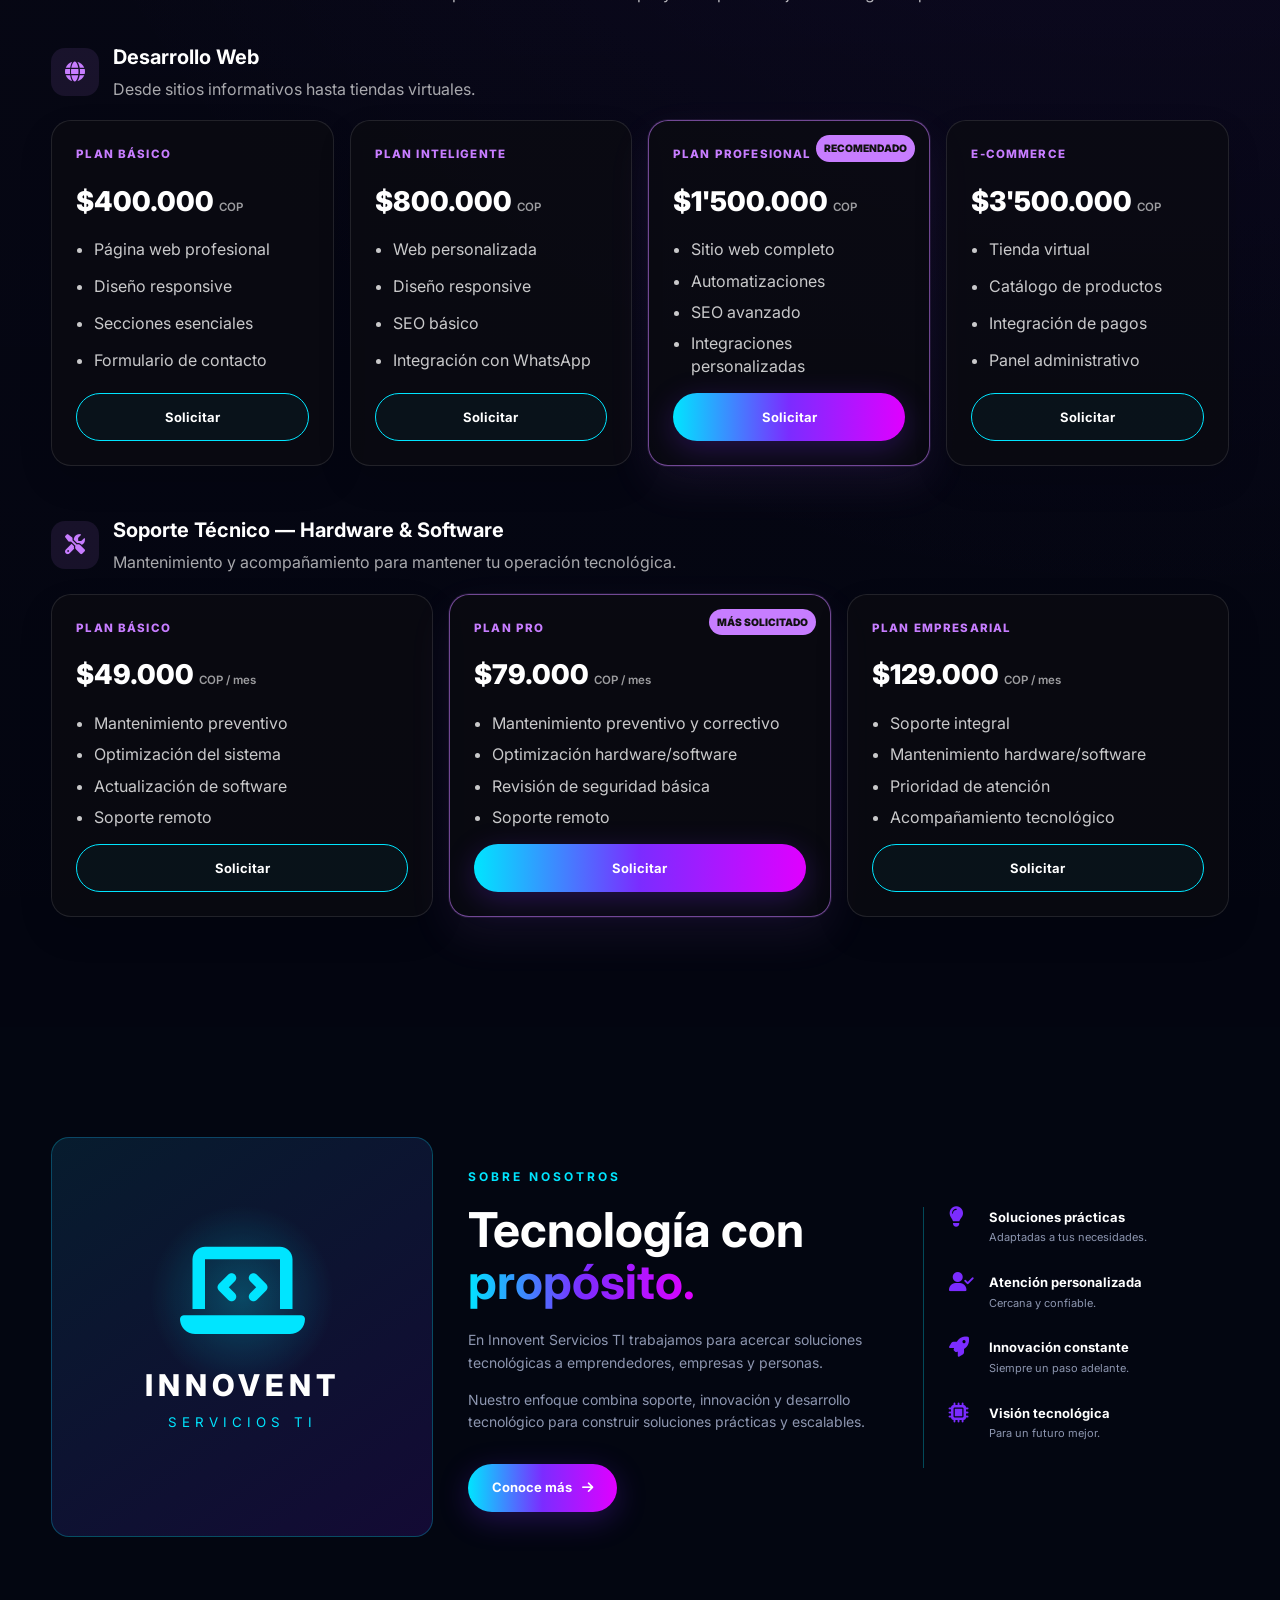
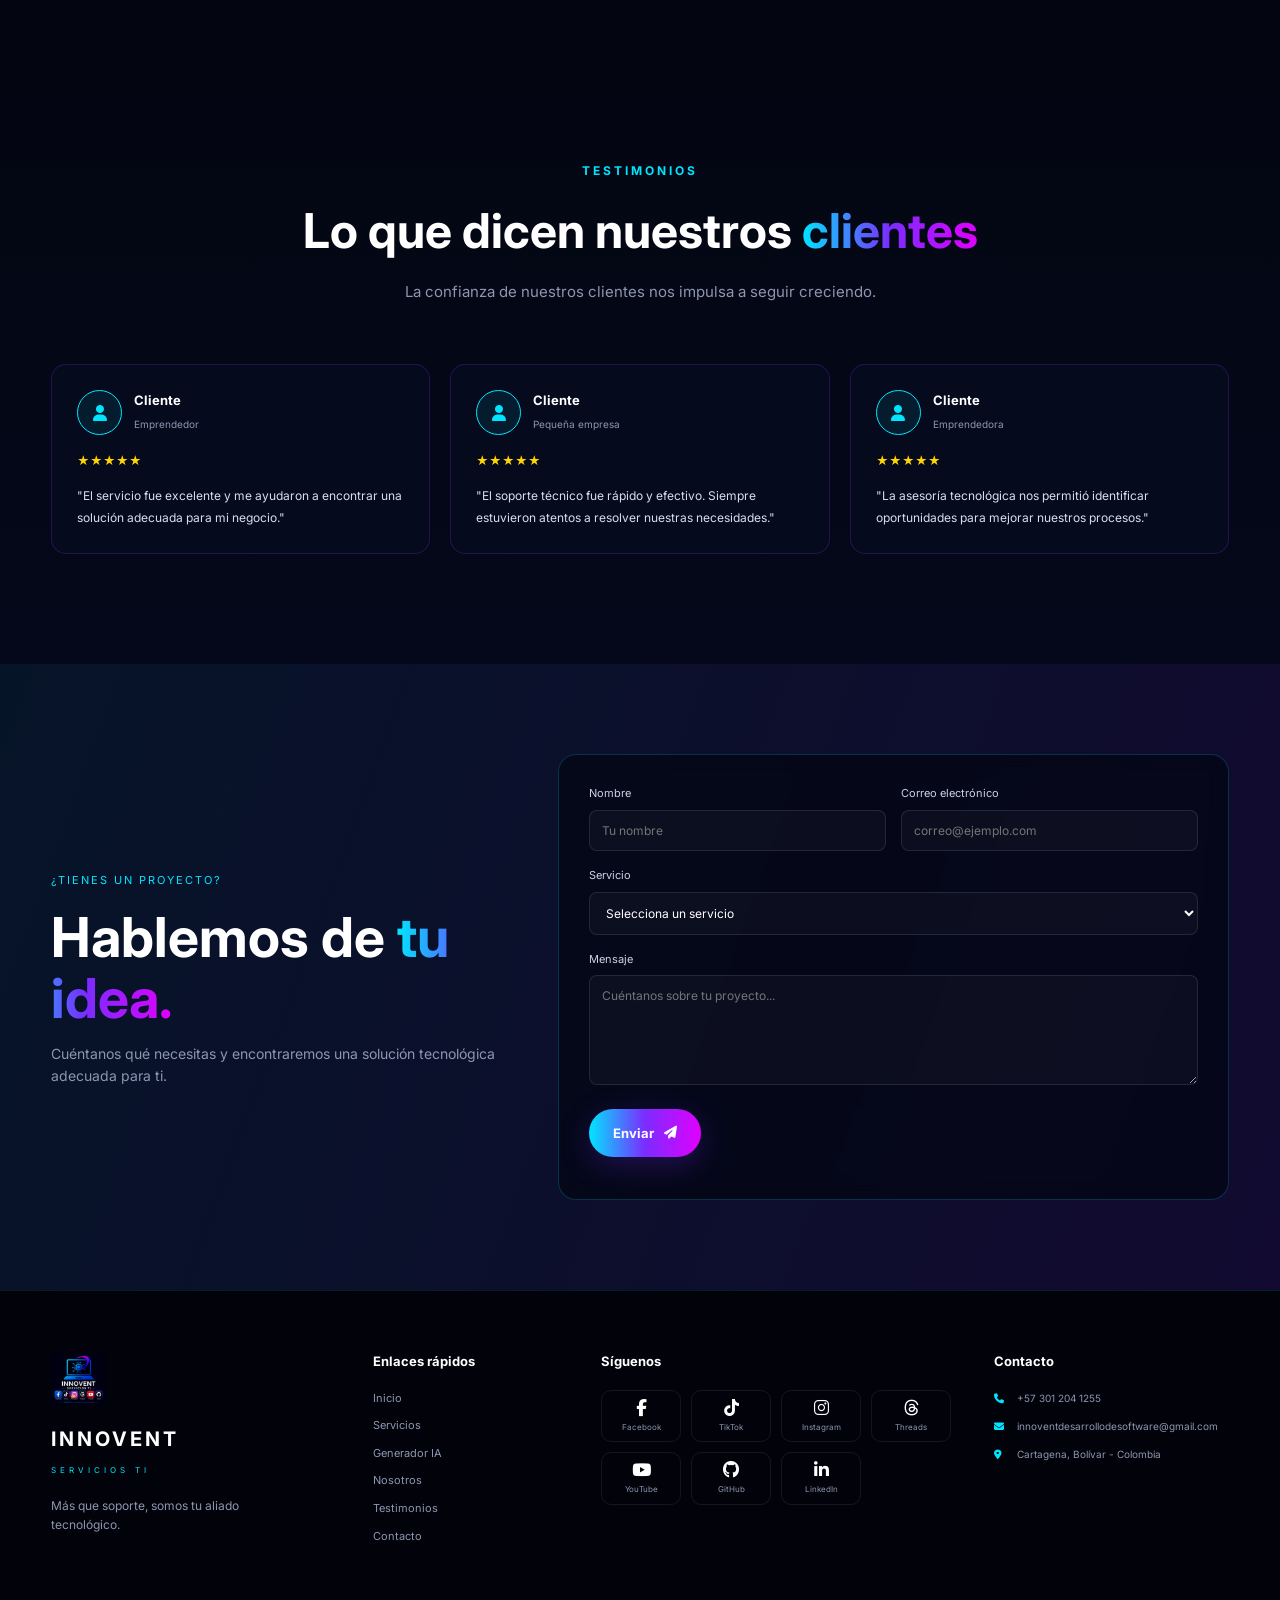
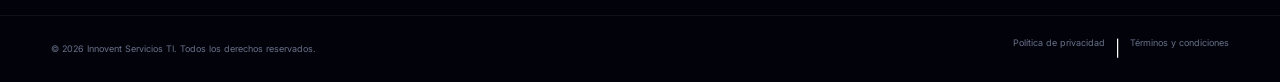
==== commit fd0c2424: "Update index.html" ====
--- a/index.html
+++ b/index.html
@@ -1,1185 +1,1535 @@
-<!DOCTYPE html>
+<!doctype html>
 <html lang="es">
-<head>
-    <meta charset="UTF-8">
-    <meta name="viewport" content="width=device-width, initial-scale=1.0">
-
-    <meta name="description"
-        content="Innovent Servicios TI - Soluciones tecnológicas para emprendedores y empresas.">
-
-    <meta name="keywords"
-        content="Innovent, servicios TI, soporte técnico, desarrollo web, inteligencia artificial, Cartagena">
-
-    <meta name="author" content="Innovent Servicios TI">
+  <head>
+    <meta charset="UTF-8" />
+    <meta name="viewport" content="width=device-width, initial-scale=1.0" />
+
+    <meta
+      name="description"
+      content="Innovent Servicios TI - Soluciones tecnológicas para emprendedores y empresas."
+    />
+
+    <meta
+      name="keywords"
+      content="Innovent, servicios TI, soporte técnico, desarrollo web, inteligencia artificial, Cartagena"
+    />
+
+    <meta name="author" content="Innovent Servicios TI" />
 
     <title>Innovent Servicios TI | Tecnología que impulsa</title>
 
     <!-- Favicon -->
-    <link rel="icon" href="assets/logo.png">
+    <link rel="icon" href="assets/logo.png" />
 
     <!-- Google Fonts -->
-    <link rel="preconnect" href="https://fonts.googleapis.com">
-    <link rel="preconnect" href="https://fonts.gstatic.com" crossorigin>
+    <link rel="preconnect" href="https://fonts.googleapis.com" />
+    <link rel="preconnect" href="https://fonts.gstatic.com" crossorigin />
 
     <link
-        href="https://fonts.googleapis.com/css2?family=Inter:wght@400;500;600;700;800&display=swap"
-        rel="stylesheet">
+      href="https://fonts.googleapis.com/css2?family=Inter:wght@400;500;600;700;800&display=swap"
+      rel="stylesheet"
+    />
 
     <!-- Font Awesome -->
     <link
-        rel="stylesheet"
-        href="https://cdnjs.cloudflare.com/ajax/libs/font-awesome/6.5.2/css/all.min.css">
+      rel="stylesheet"
+      href="https://cdnjs.cloudflare.com/ajax/libs/font-awesome/6.5.2/css/all.min.css"
+    />
 
     <!-- CSS -->
-    <link rel="stylesheet" href="css/style.css">
-</head>
-
-<body>
-
-<!-- =====================================================
+    <link rel="stylesheet" href="css/style.css" />
+    <style>
+      /* =====================================================
+   INNOVENT - GENERADOR IA + PLANES
+===================================================== */
+      .btn-ai {
+        border: 1px solid rgba(199, 125, 255, 0.65);
+        background: rgba(199, 125, 255, 0.12);
+        color: #fff;
+      }
+      .btn-ai:hover {
+        background: rgba(199, 125, 255, 0.22);
+      }
+      .ai-service-card {
+        position: relative;
+        overflow: hidden;
+      }
+      .ai-service-card:before {
+        content: "IA";
+        position: absolute;
+        right: 16px;
+        top: 12px;
+        font-weight: 800;
+        font-size: 42px;
+        opacity: 0.07;
+      }
+      .service-link {
+        display: inline-flex;
+        gap: 8px;
+        align-items: center;
+        margin-top: 14px;
+        color: #c77dff;
+        font-weight: 700;
+        text-decoration: none;
+      }
+      .ai-generator-section {
+        background: linear-gradient(
+          180deg,
+          rgba(199, 125, 255, 0.035),
+          transparent
+        );
+      }
+      .ai-generator-grid {
+        display: grid;
+        grid-template-columns: minmax(300px, 0.85fr) minmax(320px, 1.15fr);
+        gap: 24px;
+        align-items: stretch;
+      }
+      .ai-generator-panel,
+      .ai-preview-panel {
+        background: rgba(15, 15, 22, 0.72);
+        border: 1px solid rgba(199, 125, 255, 0.16);
+        border-radius: 22px;
+        box-shadow: 0 18px 50px rgba(0, 0, 0, 0.18);
+      }
+      .ai-generator-panel {
+        padding: 26px;
+      }
+      .ai-step {
+        display: flex;
+        gap: 12px;
+        align-items: center;
+        margin-bottom: 22px;
+      }
+      .ai-step > span {
+        width: 34px;
+        height: 34px;
+        border-radius: 50%;
+        display: grid;
+        place-items: center;
+        background: #c77dff;
+        color: #111;
+        font-weight: 800;
+      }
+      .ai-step div {
+        display: grid;
+        gap: 3px;
+      }
+      .ai-step small {
+        opacity: 0.65;
+      }
+      .ai-generator-panel label {
+        display: block;
+        font-size: 0.88rem;
+        font-weight: 700;
+        margin: 15px 0 7px;
+      }
+      .ai-generator-panel input,
+      .ai-generator-panel select,
+      .ai-generator-panel textarea {
+        width: 100%;
+        border: 1px solid rgba(255, 255, 255, 0.12);
+        background: #0b0b10;
+        color: inherit;
+        border-radius: 12px;
+        padding: 13px 14px;
+        outline: none;
+        transition: 0.2s;
+      }
+      .ai-generator-panel input:focus,
+      .ai-generator-panel select:focus,
+      .ai-generator-panel textarea:focus {
+        border-color: #c77dff;
+        box-shadow: 0 0 0 3px rgba(199, 125, 255, 0.1);
+      }
+      .ai-generator-panel textarea {
+        resize: vertical;
+      }
+      .ai-generate-btn {
+        width: 100%;
+        margin-top: 18px;
+      }
+      .ai-note {
+        display: block;
+        margin-top: 12px;
+        line-height: 1.5;
+        opacity: 0.6;
+      }
+      .ai-note code {
+        color: #c77dff;
+      }
+      .ai-preview-panel {
+        overflow: hidden;
+        display: flex;
+        flex-direction: column;
+      }
+      .ai-preview-toolbar {
+        display: flex;
+        justify-content: space-between;
+        align-items: center;
+        padding: 14px 16px;
+        border-bottom: 1px solid rgba(255, 255, 255, 0.08);
+        font-size: 0.9rem;
+      }
+      .status-dot {
+        display: inline-block;
+        width: 8px;
+        height: 8px;
+        border-radius: 50%;
+        background: #53e08b;
+        margin-right: 7px;
+      }
+      .preview-actions {
+        display: flex;
+        gap: 6px;
+      }
+      .preview-actions button {
+        border: 0;
+        background: transparent;
+        color: inherit;
+        opacity: 0.55;
+        width: 36px;
+        height: 32px;
+        border-radius: 8px;
+        cursor: pointer;
+      }
+      .preview-actions button.active,
+      .preview-actions button:hover {
+        background: rgba(199, 125, 255, 0.14);
+        opacity: 1;
+        color: #c77dff;
+      }
+      .ai-preview-frame {
+        min-height: 500px;
+        padding: 18px;
+        display: grid;
+        place-items: center;
+        transition: 0.25s;
+      }
+      .ai-preview-frame.mobile-preview {
+        max-width: 390px;
+        width: 100%;
+        margin: 18px auto;
+        min-height: 620px;
+        border: 8px solid #17171f;
+        border-radius: 28px;
+        padding: 10px;
+      }
+      .preview-empty {
+        text-align: center;
+        opacity: 0.55;
+        padding: 40px;
+      }
+      .preview-empty i {
+        font-size: 44px;
+        color: #c77dff;
+      }
+      .generated-site {
+        width: 100%;
+        min-height: 460px;
+        border-radius: 16px;
+        overflow: hidden;
+        background: #0d0d12;
+        border: 1px solid rgba(255, 255, 255, 0.08);
+      }
+      .generated-hero {
+        padding: 54px 28px;
+        background: linear-gradient(135deg, #17121f, #29163d);
+        text-align: center;
+      }
+      .generated-hero h2 {
+        margin: 8px 0;
+        font-size: clamp(1.7rem, 4vw, 2.6rem);
+      }
+      .generated-hero p {
+        opacity: 0.8;
+        max-width: 650px;
+        margin: 0 auto;
+      }
+      .generated-content {
+        padding: 26px;
+        display: grid;
+        grid-template-columns: repeat(3, 1fr);
+        gap: 14px;
+      }
+      .generated-card {
+        padding: 18px;
+        border: 1px solid rgba(255, 255, 255, 0.09);
+        border-radius: 14px;
+        background: rgba(255, 255, 255, 0.025);
+      }
+      .generated-cta {
+        text-align: center;
+        padding: 0 24px 28px;
+      }
+      .generated-cta a {
+        display: inline-block;
+        padding: 12px 18px;
+        border-radius: 10px;
+        background: #c77dff;
+        color: #111;
+        text-decoration: none;
+        font-weight: 800;
+      }
+      .pricing-wrapper {
+        margin-top: 72px;
+      }
+      .pricing-title {
+        text-align: center;
+        max-width: 760px;
+        margin: 0 auto 34px;
+      }
+      .pricing-title > span {
+        font-size: 0.78rem;
+        letter-spacing: 0.14em;
+        color: #c77dff;
+        font-weight: 800;
+      }
+      .pricing-title h3 {
+        font-size: clamp(1.7rem, 3vw, 2.4rem);
+        margin: 8px 0;
+      }
+      .pricing-title p {
+        opacity: 0.7;
+      }
+      .pricing-category {
+        margin-top: 34px;
+      }
+      .pricing-category-heading {
+        display: flex;
+        gap: 14px;
+        align-items: center;
+        margin-bottom: 18px;
+      }
+      .pricing-category-heading > i {
+        width: 48px;
+        height: 48px;
+        display: grid;
+        place-items: center;
+        border-radius: 14px;
+        background: rgba(199, 125, 255, 0.1);
+        color: #c77dff;
+        font-size: 20px;
+      }
+      .pricing-category-heading h4 {
+        margin: 0;
+        font-size: 1.25rem;
+      }
+      .pricing-category-heading p {
+        margin: 4px 0 0;
+        opacity: 0.65;
+      }
+      .pricing-grid {
+        display: grid;
+        grid-template-columns: repeat(4, 1fr);
+        gap: 16px;
+      }
+      .price-card {
+        position: relative;
+        padding: 24px;
+        border: 1px solid rgba(255, 255, 255, 0.1);
+        border-radius: 20px;
+        background: rgba(12, 12, 17, 0.72);
+        display: flex;
+        flex-direction: column;
+        box-shadow: 0 15px 35px rgba(0, 0, 0, 0.12);
+      }
+      .price-card.featured {
+        border-color: rgba(199, 125, 255, 0.55);
+        box-shadow:
+          0 0 0 1px rgba(199, 125, 255, 0.1),
+          0 18px 45px rgba(199, 125, 255, 0.08);
+      }
+      .price-label {
+        font-size: 0.72rem;
+        letter-spacing: 0.1em;
+        color: #c77dff;
+        font-weight: 800;
+      }
+      .price-card h4 {
+        font-size: 1.3rem;
+        margin: 8px 0;
+      }
+      .price {
+        font-size: 1.7rem;
+        font-weight: 850;
+        margin-bottom: 15px;
+      }
+      .price small {
+        font-size: 0.72rem;
+        opacity: 0.6;
+        font-weight: 600;
+      }
+      .price-card ul {
+        padding-left: 18px;
+        display: grid;
+        gap: 9px;
+        opacity: 0.78;
+        line-height: 1.4;
+        flex: 1;
+      }
+      .price-card .btn {
+        margin-top: 16px;
+        text-align: center;
+      }
+      .price-badge {
+        position: absolute;
+        right: 14px;
+        top: 14px;
+        font-size: 0.64rem;
+        padding: 5px 8px;
+        border-radius: 999px;
+        background: #c77dff;
+        color: #111;
+        font-weight: 900;
+      }
+      .support-pricing {
+        margin-top: 48px;
+      }
+      .support-grid {
+        grid-template-columns: repeat(3, 1fr);
+      }
+      @media (max-width: 1000px) {
+        .pricing-grid {
+          grid-template-columns: repeat(2, 1fr);
+        }
+        .support-grid {
+          grid-template-columns: repeat(3, 1fr);
+        }
+      }
+      @media (max-width: 850px) {
+        .ai-generator-grid {
+          grid-template-columns: 1fr;
+        }
+        .ai-preview-frame {
+          min-height: 420px;
+        }
+        .generated-content {
+          grid-template-columns: 1fr 1fr;
+        }
+        .header-social {
+          display: none;
+        }
+      }
+      @media (max-width: 620px) {
+        .pricing-grid,
+        .support-grid {
+          grid-template-columns: 1fr;
+        }
+        .ai-generator-panel {
+          padding: 20px;
+        }
+        .pricing-wrapper {
+          margin-top: 48px;
+        }
+        .generated-content {
+          grid-template-columns: 1fr;
+        }
+        .ai-preview-frame.mobile-preview {
+          max-width: 340px;
+        }
+        .hero-buttons {
+          flex-wrap: wrap;
+        }
+        .hero-buttons .btn {
+          width: 100%;
+          justify-content: center;
+        }
+      }
+      @media (prefers-reduced-motion: reduce) {
+        .ai-preview-frame,
+        .ai-generator-panel input,
+        .ai-generator-panel select,
+        .ai-generator-panel textarea {
+          transition: none;
+        }
+      }
+    </style>
+  </head>
+
+  <body>
+    <!-- =====================================================
      HEADER
 ===================================================== -->
 
-<header class="header" id="header">
-
-    <div class="container navbar">
-
+    <header class="header" id="header">
+      <div class="container navbar">
         <a href="#inicio" class="brand">
-
-            <img
-                src="assets/logo.png"
-                alt="Innovent Servicios TI">
-
-            <div class="brand-text">
-                <strong>INNOVENT</strong>
-                <span>SERVICIOS TI</span>
-            </div>
-
+          <img src="assets/logo.png" alt="Innovent Servicios TI" />
+
+          <div class="brand-text">
+            <strong>INNOVENT</strong>
+            <span>SERVICIOS TI</span>
+          </div>
         </a>
 
-
         <nav class="nav-menu" id="navMenu">
-
-            <a href="#inicio" class="active">
-                Inicio
-            </a>
-
-            <a href="#servicios">
-                Servicios
-            </a>
-
-            <a href="#nosotros">
-                Nosotros
-            </a>
-
-            <a href="#testimonios">
-                Testimonios
-            </a>
-
-            <a href="#contacto">
-                Contacto
-            </a>
-
+          <a href="#inicio" class="active"> Inicio </a>
+
+          <a href="#servicios"> Servicios </a>
+
+          <a href="#generador-ia"> Generador IA </a>
+
+          <a href="#nosotros"> Nosotros </a>
+
+          <a href="#testimonios"> Testimonios </a>
+
+          <a href="#contacto"> Contacto </a>
         </nav>
 
-
         <!-- Redes del header -->
 
         <div class="header-social">
-
-            <a
-                href="https://www.facebook.com/profile.php?id=61593718547031"
-                target="_blank"
-                aria-label="Facebook">
-
-                <i class="fa-brands fa-facebook-f"></i>
-
-            </a>
-
-            <a
-                href="https://www.tiktok.com/@innoventserviciosti"
-                target="_blank"
-                aria-label="TikTok">
-
-                <i class="fa-brands fa-tiktok"></i>
-
-            </a>
-
-            <a
-                href="https://www.instagram.com/INNOVENT_SERVICIOS_TI/"
-                target="_blank"
-                aria-label="Instagram">
-
-                <i class="fa-brands fa-instagram"></i>
-
-            </a>
-
-            <a
-                href="https://www.threads.com/@innovent_servicios_ti"
-                target="_blank"
-                aria-label="Threads">
-
-                <i class="fa-brands fa-threads"></i>
-
-            </a>
-
-            <a
-                href="https://www.youtube.com/@Innovent_soporte_ti"
-                target="_blank"
-                aria-label="YouTube">
-
-                <i class="fa-brands fa-youtube"></i>
-
-            </a>
-
-            <a
-                href="https://github.com/InnoventServiciosTI"
-                target="_blank"
-                aria-label="GitHub">
-
-                <i class="fa-brands fa-github"></i>
-
-            </a>
-
-        </div>
-
+          <a
+            href="https://www.facebook.com/profile.php?id=61593718547031"
+            target="_blank"
+            aria-label="Facebook"
+          >
+            <i class="fa-brands fa-facebook-f"></i>
+          </a>
+
+          <a
+            href="https://www.tiktok.com/@innoventserviciosti"
+            target="_blank"
+            aria-label="TikTok"
+          >
+            <i class="fa-brands fa-tiktok"></i>
+          </a>
+
+          <a
+            href="https://www.instagram.com/INNOVENT_SERVICIOS_TI/"
+            target="_blank"
+            aria-label="Instagram"
+          >
+            <i class="fa-brands fa-instagram"></i>
+          </a>
+
+          <a
+            href="https://www.threads.com/@innovent_servicios_ti"
+            target="_blank"
+            aria-label="Threads"
+          >
+            <i class="fa-brands fa-threads"></i>
+          </a>
+
+          <a
+            href="https://www.youtube.com/@Innovent_soporte_ti"
+            target="_blank"
+            aria-label="YouTube"
+          >
+            <i class="fa-brands fa-youtube"></i>
+          </a>
+
+          <a
+            href="https://github.com/InnoventServiciosTI"
+            target="_blank"
+            aria-label="GitHub"
+          >
+            <i class="fa-brands fa-github"></i>
+          </a>
+        </div>
 
         <!-- Botón móvil -->
 
-        <button
-            class="menu-toggle"
-            id="menuToggle"
-            aria-label="Abrir menú">
-
-            <i class="fa-solid fa-bars"></i>
-
+        <button class="menu-toggle" id="menuToggle" aria-label="Abrir menú">
+          <i class="fa-solid fa-bars"></i>
         </button>
-
-    </div>
-
-</header>
-
-
-<!-- =====================================================
+      </div>
+    </header>
+
+    <!-- =====================================================
      HERO
 ===================================================== -->
 
-<section class="hero" id="inicio">
-
-    <div class="hero-background"></div>
-
-    <div class="container hero-grid">
-
+    <section class="hero" id="inicio">
+      <div class="hero-background"></div>
+
+      <div class="container hero-grid">
         <div class="hero-content">
-
-            <div class="hero-badge">
-                Tecnología • Innovación • Soluciones
-            </div>
-
-
-            <h1>
-                Impulsa tu negocio
-                <span>con tecnología.</span>
-            </h1>
-
-
-            <p>
-                En Innovent Servicios TI ofrecemos soluciones tecnológicas
-                para emprendedores y empresas que buscan optimizar sus
-                procesos, fortalecer su presencia digital y alcanzar
-                nuevos objetivos.
-            </p>
-
-
-            <div class="hero-buttons">
-
-                <a href="#servicios" class="btn btn-primary">
-                    Ver servicios
-                    <i class="fa-solid fa-arrow-right"></i>
-                </a>
-
-                <a href="#contacto" class="btn btn-outline">
-                    Contáctanos
-                </a>
-
-            </div>
-
-        </div>
-
+          <div class="hero-badge">Tecnología • Innovación • Soluciones</div>
+
+          <h1>
+            Impulsa tu negocio
+            <span>con tecnología.</span>
+          </h1>
+
+          <p>
+            En Innovent Servicios TI ofrecemos soluciones tecnológicas para
+            emprendedores y empresas que buscan optimizar sus procesos,
+            fortalecer su presencia digital y alcanzar nuevos objetivos.
+          </p>
+
+          <div class="hero-buttons">
+            <a href="#servicios" class="btn btn-primary">
+              Ver servicios
+              <i class="fa-solid fa-arrow-right"></i>
+            </a>
+
+            <a href="#generador-ia" class="btn btn-ai">
+              <i class="fa-solid fa-wand-magic-sparkles"></i>
+              Crear sitio con IA
+            </a>
+
+            <a href="#contacto" class="btn btn-outline"> Contáctanos </a>
+          </div>
+        </div>
 
         <div class="hero-visual">
-
-            <div class="hero-glow"></div>
-
-            <div class="laptop-card">
-
-                <div class="laptop-screen">
-
-                    <img
-                        src="assets/logo.png"
-                        alt="Innovent">
-
-                </div>
-
-                <div class="laptop-base"></div>
-
-            </div>
-
-
-            <div class="hero-message">
-
-                <span>
-                    Más que soporte,
-                </span>
-
-                somos tu
-
-                <strong>
-                    aliado tecnológico.
-                </strong>
-
-            </div>
-
-        </div>
-
-    </div>
-
-</section>
-
-
-<!-- =====================================================
+          <div class="hero-glow"></div>
+
+          <div class="laptop-card">
+            <div class="laptop-screen">
+              <img src="assets/logo.png" alt="Innovent" />
+            </div>
+
+            <div class="laptop-base"></div>
+          </div>
+
+          <div class="hero-message">
+            <span> Más que soporte, </span>
+
+            somos tu
+
+            <strong> aliado tecnológico. </strong>
+          </div>
+        </div>
+      </div>
+    </section>
+
+    <!-- =====================================================
      SERVICIOS
 ===================================================== -->
 
-<section class="section services" id="servicios">
-
-    <div class="container">
-
+    <section class="section services" id="servicios">
+      <div class="container">
         <div class="section-heading">
-
-            <span>
-                LO QUE HACEMOS
-            </span>
-
-            <h2>
-                Nuestras <strong>soluciones</strong>
-            </h2>
+          <span> LO QUE HACEMOS </span>
+
+          <h2>Nuestras <strong>soluciones</strong></h2>
+
+          <p>Tecnología pensada para resolver necesidades reales.</p>
+        </div>
+
+        <div class="services-grid">
+          <article class="service-card">
+            <div class="service-icon">
+              <i class="fa-solid fa-code"></i>
+            </div>
+
+            <h3>Desarrollo Web</h3>
 
             <p>
-                Tecnología pensada para resolver necesidades reales.
+              Diseño y desarrollo de sitios web modernos, funcionales y
+              adaptados a diferentes dispositivos.
             </p>
-
-        </div>
-
-
-        <div class="services-grid">
-
-
-            <article class="service-card">
-
-                <div class="service-icon">
-                    <i class="fa-solid fa-code"></i>
-                </div>
-
-                <h3>
-                    Desarrollo Web
-                </h3>
-
+          </article>
+
+          <article class="service-card ai-service-card">
+            <div class="service-icon">
+              <i class="fa-solid fa-wand-magic-sparkles"></i>
+            </div>
+
+            <h3>Generador Web con IA</h3>
+
+            <p>
+              Genera una propuesta de sitio web a partir de la información de tu
+              negocio y obtén una vista previa en segundos.
+            </p>
+
+            <a href="#generador-ia" class="service-link"
+              >Crear sitio <i class="fa-solid fa-arrow-right"></i
+            ></a>
+          </article>
+
+          <article class="service-card">
+            <div class="service-icon">
+              <i class="fa-solid fa-gears"></i>
+            </div>
+
+            <h3>Soporte TI</h3>
+
+            <p>
+              Diagnóstico, mantenimiento y solución de problemas tecnológicos
+              para computadores y dispositivos.
+            </p>
+          </article>
+
+          <article class="service-card">
+            <div class="service-icon">
+              <i class="fa-solid fa-brain"></i>
+            </div>
+
+            <h3>Soluciones con IA</h3>
+
+            <p>
+              Implementación de herramientas de inteligencia artificial y
+              automatización para diferentes procesos.
+            </p>
+          </article>
+
+          <article class="service-card">
+            <div class="service-icon">
+              <i class="fa-solid fa-shield-halved"></i>
+            </div>
+
+            <h3>Seguridad Informática</h3>
+
+            <p>
+              Recomendaciones y soluciones para proteger información,
+              dispositivos y procesos digitales.
+            </p>
+          </article>
+
+          <article class="service-card">
+            <div class="service-icon">
+              <i class="fa-solid fa-screwdriver-wrench"></i>
+            </div>
+
+            <h3>Mantenimiento</h3>
+
+            <p>
+              Mantenimiento preventivo y correctivo para mejorar el
+              funcionamiento de tus equipos.
+            </p>
+          </article>
+
+          <article class="service-card">
+            <div class="service-icon">
+              <i class="fa-solid fa-chart-line"></i>
+            </div>
+
+            <h3>Consultoría TI</h3>
+
+            <p>
+              Orientación tecnológica para ayudarte a tomar mejores decisiones
+              para tu negocio.
+            </p>
+          </article>
+        </div>
+      </div>
+    </section>
+
+    <!-- =====================================================
+     GENERADOR WEB CON IA + PLANES
+===================================================== -->
+    <section class="section ai-generator-section" id="generador-ia">
+      <div class="container">
+        <div class="section-heading">
+          <span>GENERADOR WEB CON IA</span>
+          <h2>
+            Crea una propuesta web para tu negocio <strong>en minutos.</strong>
+          </h2>
+          <p>
+            Describe tu negocio, selecciona el tipo de sitio y genera una vista
+            previa editable.
+          </p>
+        </div>
+
+        <div class="ai-generator-grid">
+          <div class="ai-generator-panel">
+            <div class="ai-step">
+              <span>1</span>
+              <div>
+                <strong>Información del negocio</strong
+                ><small>Cuéntanos qué quieres crear.</small>
+              </div>
+            </div>
+            <label for="aiBusiness">Nombre del negocio</label>
+            <input
+              id="aiBusiness"
+              type="text"
+              placeholder="Ej. Café Cartagena"
+              maxlength="80"
+            />
+
+            <label for="aiType">Tipo de sitio</label>
+            <select id="aiType">
+              <option value="landing">Landing / Página informativa</option>
+              <option value="business">Sitio empresarial</option>
+              <option value="portfolio">Portafolio profesional</option>
+              <option value="ecommerce">E-commerce</option>
+            </select>
+
+            <label for="aiStyle">Estilo visual</label>
+            <select id="aiStyle">
+              <option value="modern">Moderno y tecnológico</option>
+              <option value="premium">Premium y elegante</option>
+              <option value="minimal">Minimalista</option>
+              <option value="corporate">Corporativo</option>
+            </select>
+
+            <label for="aiDescription">Describe tu negocio</label>
+            <textarea
+              id="aiDescription"
+              rows="5"
+              maxlength="600"
+              placeholder="Ej. Somos una empresa de turismo en Cartagena y queremos recibir reservas por WhatsApp."
+            ></textarea>
+
+            <button
+              type="button"
+              class="btn btn-primary ai-generate-btn"
+              id="generateSiteBtn"
+            >
+              <i class="fa-solid fa-wand-magic-sparkles"></i> Generar sitio web
+            </button>
+            <small class="ai-note"
+              >La versión base genera una propuesta localmente. Puede conectarse
+              a un backend de IA mediante <code>/api/generate-site</code> sin
+              exponer claves en el navegador.</small
+            >
+          </div>
+
+          <div class="ai-preview-panel">
+            <div class="ai-preview-toolbar">
+              <div><span class="status-dot"></span> Vista previa</div>
+              <div class="preview-actions">
+                <button
+                  type="button"
+                  id="previewDesktop"
+                  class="active"
+                  aria-label="Vista escritorio"
+                >
+                  <i class="fa-solid fa-desktop"></i>
+                </button>
+                <button
+                  type="button"
+                  id="previewMobile"
+                  aria-label="Vista móvil"
+                >
+                  <i class="fa-solid fa-mobile-screen"></i>
+                </button>
+              </div>
+            </div>
+            <div class="ai-preview-frame desktop-preview" id="aiPreview">
+              <div class="preview-empty" id="previewEmpty">
+                <i class="fa-solid fa-code"></i>
+                <h3>Tu sitio aparecerá aquí</h3>
+                <p>Completa los datos y selecciona «Generar sitio web».</p>
+              </div>
+            </div>
+          </div>
+        </div>
+
+        <div class="pricing-wrapper" id="planes">
+          <div class="pricing-title">
+            <span>PLANES INNOVENT</span>
+            <h3>Desarrollo web y soporte tecnológico</h3>
+            <p>
+              Precios de referencia en pesos colombianos. Los proyectos pueden
+              ajustarse según requerimientos.
+            </p>
+          </div>
+
+          <div class="pricing-category">
+            <div class="pricing-category-heading">
+              <i class="fa-solid fa-globe"></i>
+              <div>
+                <h4>Desarrollo Web</h4>
+                <p>Desde sitios informativos hasta tiendas virtuales.</p>
+              </div>
+            </div>
+            <div class="pricing-grid">
+              <article class="price-card">
+                <span class="price-label">PLAN BÁSICO</span>
+                <h4><!--Básico--></h4>
+                <div class="price">$400.000 <small>COP</small></div>
+                <ul>
+                  <li>Página web profesional</li>
+                  <li>Diseño responsive</li>
+                  <li>Secciones esenciales</li>
+                  <li>Formulario de contacto</li>
+                </ul>
+                <a href="#contacto" class="btn btn-outline">Solicitar</a>
+              </article>
+              <article class="price-card">
+                <span class="price-label">PLAN INTELIGENTE</span>
+                <h4><!--Inteligente--></h4>
+                <div class="price">$800.000 <small>COP</small></div>
+                <ul>
+                  <li>Web personalizada</li>
+                  <li>Diseño responsive</li>
+                  <li>SEO básico</li>
+                  <li>Integración con WhatsApp</li>
+                </ul>
+                <a href="#contacto" class="btn btn-outline">Solicitar</a>
+              </article>
+              <article class="price-card featured">
+                <span class="price-badge">RECOMENDADO</span
+                ><span class="price-label">PLAN PROFESIONAL</span>
+                <h4><!--Profesional--></h4>
+                <div class="price">$1'500.000 <small>COP</small></div>
+                <ul>
+                  <li>Sitio web completo</li>
+                  <li>Automatizaciones</li>
+                  <li>SEO avanzado</li>
+                  <li>Integraciones personalizadas</li>
+                </ul>
+                <a href="#contacto" class="btn btn-primary">Solicitar</a>
+              </article>
+              <article class="price-card">
+                <span class="price-label">E-COMMERCE</span>
+                <h4><!--E-commerce--></h4>
+                <div class="price">$3'500.000 <small>COP</small></div>
+                <ul>
+                  <li>Tienda virtual</li>
+                  <li>Catálogo de productos</li>
+                  <li>Integración de pagos</li>
+                  <li>Panel administrativo</li>
+                </ul>
+                <a href="#contacto" class="btn btn-outline">Solicitar</a>
+              </article>
+            </div>
+          </div>
+
+          <div class="pricing-category support-pricing">
+            <div class="pricing-category-heading">
+              <i class="fa-solid fa-screwdriver-wrench"></i>
+              <div>
+                <h4>Soporte Técnico — Hardware &amp; Software</h4>
                 <p>
-                    Diseño y desarrollo de sitios web modernos,
-                    funcionales y adaptados a diferentes dispositivos.
+                  Mantenimiento y acompañamiento para mantener tu operación
+                  tecnológica.
                 </p>
-
-            </article>
-
-
-            <article class="service-card">
-
-                <div class="service-icon">
-                    <i class="fa-solid fa-gears"></i>
-                </div>
-
-                <h3>
-                    Soporte TI
-                </h3>
-
-                <p>
-                    Diagnóstico, mantenimiento y solución de problemas
-                    tecnológicos para computadores y dispositivos.
-                </p>
-
-            </article>
-
-
-            <article class="service-card">
-
-                <div class="service-icon">
-                    <i class="fa-solid fa-brain"></i>
-                </div>
-
-                <h3>
-                    Soluciones con IA
-                </h3>
-
-                <p>
-                    Implementación de herramientas de inteligencia
-                    artificial y automatización para diferentes procesos.
-                </p>
-
-            </article>
-
-
-            <article class="service-card">
-
-                <div class="service-icon">
-                    <i class="fa-solid fa-shield-halved"></i>
-                </div>
-
-                <h3>
-                    Seguridad Informática
-                </h3>
-
-                <p>
-                    Recomendaciones y soluciones para proteger
-                    información, dispositivos y procesos digitales.
-                </p>
-
-            </article>
-
-
-            <article class="service-card">
-
-                <div class="service-icon">
-                    <i class="fa-solid fa-screwdriver-wrench"></i>
-                </div>
-
-                <h3>
-                    Mantenimiento
-                </h3>
-
-                <p>
-                    Mantenimiento preventivo y correctivo para mejorar
-                    el funcionamiento de tus equipos.
-                </p>
-
-            </article>
-
-
-            <article class="service-card">
-
-                <div class="service-icon">
-                    <i class="fa-solid fa-chart-line"></i>
-                </div>
-
-                <h3>
-                    Consultoría TI
-                </h3>
-
-                <p>
-                    Orientación tecnológica para ayudarte a tomar
-                    mejores decisiones para tu negocio.
-                </p>
-
-            </article>
-
-        </div>
-
-    </div>
-
-</section>
-
-
-<!-- =====================================================
+              </div>
+            </div>
+            <div class="pricing-grid support-grid">
+              <article class="price-card">
+                <span class="price-label">PLAN BÁSICO</span>
+                <h4><!--Básico--></h4>
+                <div class="price">$49.000 <small>COP / mes</small></div>
+                <ul>
+                  <li>Mantenimiento preventivo</li>
+                  <li>Optimización del sistema</li>
+                  <li>Actualización de software</li>
+                  <li>Soporte remoto</li>
+                </ul>
+                <a href="#contacto" class="btn btn-outline">Solicitar</a>
+              </article>
+              <article class="price-card featured">
+                <span class="price-badge">MÁS SOLICITADO</span
+                ><span class="price-label">PLAN PRO</span>
+                <h4><!--Pro--></h4>
+                <div class="price">$79.000 <small>COP / mes</small></div>
+                <ul>
+                  <li>Mantenimiento preventivo y correctivo</li>
+                  <li>Optimización hardware/software</li>
+                  <li>Revisión de seguridad básica</li>
+                  <li>Soporte remoto</li>
+                </ul>
+                <a href="#contacto" class="btn btn-primary">Solicitar</a>
+              </article>
+              <article class="price-card">
+                <span class="price-label">PLAN EMPRESARIAL</span>
+                <h4><!--Empresarial--></h4>
+                <div class="price">$129.000 <small>COP / mes</small></div>
+                <ul>
+                  <li>Soporte integral</li>
+                  <li>Mantenimiento hardware/software</li>
+                  <li>Prioridad de atención</li>
+                  <li>Acompañamiento tecnológico</li>
+                </ul>
+                <a href="#contacto" class="btn btn-outline">Solicitar</a>
+              </article>
+            </div>
+          </div>
+        </div>
+      </div>
+    </section>
+
+    <!-- =====================================================
      NOSOTROS
 ===================================================== -->
 
-<section class="section about" id="nosotros">
-
-    <div class="container about-grid">
-
-
+    <section class="section about" id="nosotros">
+      <div class="container about-grid">
         <div class="about-image">
-
-            <div class="about-image-content">
-
-                <i class="fa-solid fa-laptop-code"></i>
-
-                <span>
-                    INNOVENT
-                </span>
-
-                <small>
-                    SERVICIOS TI
-                </small>
-
-            </div>
-
-        </div>
-
+          <div class="about-image-content">
+            <i class="fa-solid fa-laptop-code"></i>
+
+            <span> INNOVENT </span>
+
+            <small> SERVICIOS TI </small>
+          </div>
+        </div>
 
         <div class="about-content">
-
-            <span class="section-label">
-                SOBRE NOSOTROS
-            </span>
-
-            <h2>
-                Tecnología con
-                <strong>propósito.</strong>
-            </h2>
-
-            <p>
-                En Innovent Servicios TI trabajamos para acercar
-                soluciones tecnológicas a emprendedores, empresas
-                y personas.
-            </p>
-
-            <p>
-                Nuestro enfoque combina soporte, innovación y
-                desarrollo tecnológico para construir soluciones
-                prácticas y escalables.
-            </p>
-
-
-            <a href="#contacto" class="btn btn-primary">
-                Conoce más
-                <i class="fa-solid fa-arrow-right"></i>
-            </a>
-
-        </div>
-
+          <span class="section-label"> SOBRE NOSOTROS </span>
+
+          <h2>
+            Tecnología con
+            <strong>propósito.</strong>
+          </h2>
+
+          <p>
+            En Innovent Servicios TI trabajamos para acercar soluciones
+            tecnológicas a emprendedores, empresas y personas.
+          </p>
+
+          <p>
+            Nuestro enfoque combina soporte, innovación y desarrollo tecnológico
+            para construir soluciones prácticas y escalables.
+          </p>
+
+          <a href="#contacto" class="btn btn-primary">
+            Conoce más
+            <i class="fa-solid fa-arrow-right"></i>
+          </a>
+        </div>
 
         <div class="about-features">
-
-            <div class="feature">
-
-                <i class="fa-solid fa-lightbulb"></i>
-
-                <div>
-
-                    <h4>
-                        Soluciones prácticas
-                    </h4>
-
-                    <p>
-                        Adaptadas a tus necesidades.
-                    </p>
-
-                </div>
-
-            </div>
-
-
-            <div class="feature">
-
-                <i class="fa-solid fa-user-check"></i>
-
-                <div>
-
-                    <h4>
-                        Atención personalizada
-                    </h4>
-
-                    <p>
-                        Cercana y confiable.
-                    </p>
-
-                </div>
-
-            </div>
-
-
-            <div class="feature">
-
-                <i class="fa-solid fa-rocket"></i>
-
-                <div>
-
-                    <h4>
-                        Innovación constante
-                    </h4>
-
-                    <p>
-                        Siempre un paso adelante.
-                    </p>
-
-                </div>
-
-            </div>
-
-
-            <div class="feature">
-
-                <i class="fa-solid fa-microchip"></i>
-
-                <div>
-
-                    <h4>
-                        Visión tecnológica
-                    </h4>
-
-                    <p>
-                        Para un futuro mejor.
-                    </p>
-
-                </div>
-
-            </div>
-
-        </div>
-
-    </div>
-
-</section>
-
-
-<!-- =====================================================
+          <div class="feature">
+            <i class="fa-solid fa-lightbulb"></i>
+
+            <div>
+              <h4>Soluciones prácticas</h4>
+
+              <p>Adaptadas a tus necesidades.</p>
+            </div>
+          </div>
+
+          <div class="feature">
+            <i class="fa-solid fa-user-check"></i>
+
+            <div>
+              <h4>Atención personalizada</h4>
+
+              <p>Cercana y confiable.</p>
+            </div>
+          </div>
+
+          <div class="feature">
+            <i class="fa-solid fa-rocket"></i>
+
+            <div>
+              <h4>Innovación constante</h4>
+
+              <p>Siempre un paso adelante.</p>
+            </div>
+          </div>
+
+          <div class="feature">
+            <i class="fa-solid fa-microchip"></i>
+
+            <div>
+              <h4>Visión tecnológica</h4>
+
+              <p>Para un futuro mejor.</p>
+            </div>
+          </div>
+        </div>
+      </div>
+    </section>
+
+    <!-- =====================================================
      TESTIMONIOS
 ===================================================== -->
 
-<section class="section testimonials" id="testimonios">
-
-    <div class="container">
-
+    <section class="section testimonials" id="testimonios">
+      <div class="container">
         <div class="section-heading">
-
-            <span>
-                TESTIMONIOS
-            </span>
-
-            <h2>
-                Lo que dicen nuestros
-                <strong>clientes</strong>
-            </h2>
+          <span> TESTIMONIOS </span>
+
+          <h2>
+            Lo que dicen nuestros
+            <strong>clientes</strong>
+          </h2>
+
+          <p>
+            La confianza de nuestros clientes nos impulsa a seguir creciendo.
+          </p>
+        </div>
+
+        <div class="testimonial-grid">
+          <article class="testimonial-card">
+            <div class="testimonial-header">
+              <div class="avatar">
+                <i class="fa-solid fa-user"></i>
+              </div>
+
+              <div>
+                <h4>Cliente</h4>
+
+                <span> Emprendedor </span>
+              </div>
+            </div>
+
+            <div class="stars">★★★★★</div>
 
             <p>
-                La confianza de nuestros clientes nos impulsa
-                a seguir creciendo.
+              "El servicio fue excelente y me ayudaron a encontrar una solución
+              adecuada para mi negocio."
             </p>
-
-        </div>
-
-
-        <div class="testimonial-grid">
-
-
-            <article class="testimonial-card">
-
-                <div class="testimonial-header">
-
-                    <div class="avatar">
-                        <i class="fa-solid fa-user"></i>
-                    </div>
-
-                    <div>
-
-                        <h4>
-                            Cliente
-                        </h4>
-
-                        <span>
-                            Emprendedor
-                        </span>
-
-                    </div>
-
-                </div>
-
-
-                <div class="stars">
-                    ★★★★★
-                </div>
-
-
-                <p>
-                    "El servicio fue excelente y me ayudaron
-                    a encontrar una solución adecuada para
-                    mi negocio."
-                </p>
-
-            </article>
-
-
-            <article class="testimonial-card">
-
-                <div class="testimonial-header">
-
-                    <div class="avatar">
-                        <i class="fa-solid fa-user"></i>
-                    </div>
-
-                    <div>
-
-                        <h4>
-                            Cliente
-                        </h4>
-
-                        <span>
-                            Pequeña empresa
-                        </span>
-
-                    </div>
-
-                </div>
-
-
-                <div class="stars">
-                    ★★★★★
-                </div>
-
-
-                <p>
-                    "El soporte técnico fue rápido y efectivo.
-                    Siempre estuvieron atentos a resolver
-                    nuestras necesidades."
-                </p>
-
-            </article>
-
-
-            <article class="testimonial-card">
-
-                <div class="testimonial-header">
-
-                    <div class="avatar">
-                        <i class="fa-solid fa-user"></i>
-                    </div>
-
-                    <div>
-
-                        <h4>
-                            Cliente
-                        </h4>
-
-                        <span>
-                            Emprendedora
-                        </span>
-
-                    </div>
-
-                </div>
-
-
-                <div class="stars">
-                    ★★★★★
-                </div>
-
-
-                <p>
-                    "La asesoría tecnológica nos permitió
-                    identificar oportunidades para mejorar
-                    nuestros procesos."
-                </p>
-
-            </article>
-
-        </div>
-
-    </div>
-
-</section>
-
-
-<!-- =====================================================
+          </article>
+
+          <article class="testimonial-card">
+            <div class="testimonial-header">
+              <div class="avatar">
+                <i class="fa-solid fa-user"></i>
+              </div>
+
+              <div>
+                <h4>Cliente</h4>
+
+                <span> Pequeña empresa </span>
+              </div>
+            </div>
+
+            <div class="stars">★★★★★</div>
+
+            <p>
+              "El soporte técnico fue rápido y efectivo. Siempre estuvieron
+              atentos a resolver nuestras necesidades."
+            </p>
+          </article>
+
+          <article class="testimonial-card">
+            <div class="testimonial-header">
+              <div class="avatar">
+                <i class="fa-solid fa-user"></i>
+              </div>
+
+              <div>
+                <h4>Cliente</h4>
+
+                <span> Emprendedora </span>
+              </div>
+            </div>
+
+            <div class="stars">★★★★★</div>
+
+            <p>
+              "La asesoría tecnológica nos permitió identificar oportunidades
+              para mejorar nuestros procesos."
+            </p>
+          </article>
+        </div>
+      </div>
+    </section>
+
+    <!-- =====================================================
      CONTACTO
 ===================================================== -->
 
-<section class="contact-section" id="contacto">
-
-    <div class="container contact-grid">
-
-
+    <section class="contact-section" id="contacto">
+      <div class="container contact-grid">
         <div class="contact-info">
-
-            <span>
-                ¿TIENES UN PROYECTO?
-            </span>
-
-            <h2>
-                Hablemos de
-                <strong>tu idea.</strong>
-            </h2>
-
-            <p>
-                Cuéntanos qué necesitas y encontraremos
-                una solución tecnológica adecuada para ti.
-            </p>
-
-        </div>
-
+          <span> ¿TIENES UN PROYECTO? </span>
+
+          <h2>
+            Hablemos de
+            <strong>tu idea.</strong>
+          </h2>
+
+          <p>
+            Cuéntanos qué necesitas y encontraremos una solución tecnológica
+            adecuada para ti.
+          </p>
+        </div>
 
         <form id="contactForm" class="contact-form">
-
-
-            <div class="form-row">
-
-                <div class="form-group">
-
-                    <label for="nombre">
-                        Nombre
-                    </label>
-
-                    <input
-                        type="text"
-                        id="nombre"
-                        placeholder="Tu nombre"
-                        required>
-
-                </div>
-
-
-                <div class="form-group">
-
-                    <label for="correo">
-                        Correo electrónico
-                    </label>
-
-                    <input
-                        type="email"
-                        id="correo"
-                        placeholder="correo@ejemplo.com"
-                        required>
-
-                </div>
-
-            </div>
-
-
+          <div class="form-row">
             <div class="form-group">
-
-                <label for="servicio">
-                    Servicio
-                </label>
-
-                <select id="servicio">
-
-                    <option value="">
-                        Selecciona un servicio
-                    </option>
-
-                    <option>
-                        Desarrollo Web
-                    </option>
-
-                    <option>
-                        Soporte TI
-                    </option>
-
-                    <option>
-                        Soluciones con IA
-                    </option>
-
-                    <option>
-                        Seguridad Informática
-                    </option>
-
-                    <option>
-                        Mantenimiento
-                    </option>
-
-                    <option>
-                        Consultoría TI
-                    </option>
-
-                </select>
-
-            </div>
-
+              <label for="nombre"> Nombre </label>
+
+              <input type="text" id="nombre" placeholder="Tu nombre" required />
+            </div>
 
             <div class="form-group">
-
-                <label for="mensaje">
-                    Mensaje
-                </label>
-
-                <textarea
-                    id="mensaje"
-                    rows="5"
-                    placeholder="Cuéntanos sobre tu proyecto..."
-                    required></textarea>
-
-            </div>
-
-
-            <button
-                type="submit"
-                class="btn btn-primary">
-
-                Enviar
-
-                <i class="fa-solid fa-paper-plane"></i>
-
-            </button>
-
-
-            <div
-                id="formMessage"
-                class="form-message">
-            </div>
-
+              <label for="correo"> Correo electrónico </label>
+
+              <input
+                type="email"
+                id="correo"
+                placeholder="correo@ejemplo.com"
+                required
+              />
+            </div>
+          </div>
+
+          <div class="form-group">
+            <label for="servicio"> Servicio </label>
+
+            <select id="servicio">
+              <option value="">Selecciona un servicio</option>
+
+              <option>Desarrollo Web</option>
+
+              <option>Soporte TI</option>
+
+              <option>Soluciones con IA</option>
+
+              <option>Seguridad Informática</option>
+
+              <option>Mantenimiento</option>
+
+              <option>Consultoría TI</option>
+            </select>
+          </div>
+
+          <div class="form-group">
+            <label for="mensaje"> Mensaje </label>
+
+            <textarea
+              id="mensaje"
+              rows="5"
+              placeholder="Cuéntanos sobre tu proyecto..."
+              required
+            ></textarea>
+          </div>
+
+          <button type="submit" class="btn btn-primary">
+            Enviar
+
+            <i class="fa-solid fa-paper-plane"></i>
+          </button>
+
+          <div id="formMessage" class="form-message"></div>
         </form>
-
-    </div>
-
-</section>
-
-
-<!-- =====================================================
+      </div>
+    </section>
+
+    <!-- =====================================================
      ASESOR VIRTUAL
 ===================================================== -->
 
-<div class="assistant-wrapper">
-
-    <button
+    <div class="assistant-wrapper">
+      <button
         class="assistant-button"
         id="assistantButton"
-        aria-label="Abrir asesor virtual">
-
+        aria-label="Abrir asesor virtual"
+      >
         <i class="fa-solid fa-robot"></i>
 
         <span class="assistant-online"></span>
-
-    </button>
-
-
-    <div
-        class="assistant-chat"
-        id="assistantChat">
-
-
+      </button>
+
+      <div class="assistant-chat" id="assistantChat">
         <div class="assistant-header">
-
-            <div class="assistant-profile">
-
-                <div class="assistant-avatar">
-                    <i class="fa-solid fa-robot"></i>
-                </div>
-
-                <div>
-
-                    <strong>
-                        Asesor Virtual
-                    </strong>
-
-                    <span>
-                        <i class="fa-solid fa-circle"></i>
-                        En línea
-                    </span>
-
-                </div>
-
-            </div>
-
-
-            <button
-                id="closeAssistant"
-                class="close-assistant">
-
-                <i class="fa-solid fa-xmark"></i>
-
-            </button>
-
-        </div>
-
-
-        <div
-            class="assistant-messages"
-            id="assistantMessages">
-
-
-            <div class="bot-message">
-
-                Hola. Soy el asistente virtual de
-                <strong>Innovent Servicios TI</strong>.
-
-                <br><br>
-
-                ¿Cómo puedo ayudarte?
-
-            </div>
-
-
-        </div>
-
+          <div class="assistant-profile">
+            <div class="assistant-avatar">
+              <i class="fa-solid fa-robot"></i>
+            </div>
+
+            <div>
+              <strong> Asesor Virtual </strong>
+
+              <span>
+                <i class="fa-solid fa-circle"></i>
+                En línea
+              </span>
+            </div>
+          </div>
+
+          <button id="closeAssistant" class="close-assistant">
+            <i class="fa-solid fa-xmark"></i>
+          </button>
+        </div>
+
+        <div class="assistant-messages" id="assistantMessages">
+          <div class="bot-message">
+            Hola. Soy el asistente virtual de
+            <strong>Innovent Servicios TI</strong>.
+
+            <br /><br />
+
+            ¿Cómo puedo ayudarte?
+          </div>
+        </div>
 
         <div class="assistant-options">
-
-            <button data-question="servicios">
-                Ver servicios
-            </button>
-
-            <button data-question="precios">
-                Consultar precios
-            </button>
-
-            <button data-question="contacto">
-                Hablar con un asesor
-            </button>
-
-        </div>
-
-
-        <form
-            class="assistant-input"
-            id="assistantForm">
-
-            <input
-                type="text"
-                id="assistantInput"
-                placeholder="Escribe un mensaje..."
-                autocomplete="off">
-
-            <button type="submit">
-
-                <i class="fa-solid fa-paper-plane"></i>
-
-            </button>
-
+          <button data-question="servicios">Ver servicios</button>
+
+          <button data-question="precios">Consultar precios</button>
+
+          <button data-question="contacto">Hablar con un asesor</button>
+        </div>
+
+        <form class="assistant-input" id="assistantForm">
+          <input
+            type="text"
+            id="assistantInput"
+            placeholder="Escribe un mensaje..."
+            autocomplete="off"
+          />
+
+          <button type="submit">
+            <i class="fa-solid fa-paper-plane"></i>
+          </button>
         </form>
-
+      </div>
     </div>
 
-</div>
-
-
-<!-- =====================================================
+    <!-- =====================================================
      FOOTER
 ===================================================== -->
 
-<footer class="footer">
-
-    <div class="container footer-grid">
-
-
+    <footer class="footer">
+      <div class="container footer-grid">
         <!-- Marca -->
 
         <div class="footer-brand">
-
-            <img
-                src="assets/logo.png"
-                alt="Innovent Servicios TI">
-
-            <h3>
-                INNOVENT
-            </h3>
-
-            <span>
-                SERVICIOS TI
-            </span>
-
-            <p>
-                Más que soporte,
-                somos tu aliado tecnológico.
-            </p>
-
-        </div>
-
+          <img src="assets/logo.png" alt="Innovent Servicios TI" />
+
+          <h3>INNOVENT</h3>
+
+          <span> SERVICIOS TI </span>
+
+          <p>Más que soporte, somos tu aliado tecnológico.</p>
+        </div>
 
         <!-- Enlaces -->
 
         <div class="footer-column">
-
-            <h4>
-                Enlaces rápidos
-            </h4>
-
-            <a href="#inicio">
-                Inicio
+          <h4>Enlaces rápidos</h4>
+
+          <a href="#inicio"> Inicio </a>
+
+          <a href="#servicios"> Servicios </a>
+
+          <a href="#generador-ia"> Generador IA </a>
+
+          <a href="#nosotros"> Nosotros </a>
+
+          <a href="#testimonios"> Testimonios </a>
+
+          <a href="#contacto"> Contacto </a>
+        </div>
+
+        <!-- Redes -->
+
+        <div class="footer-column social-column">
+          <h4>Síguenos</h4>
+
+          <div class="footer-social">
+            <a
+              href="https://www.facebook.com/profile.php?id=61593718547031"
+              target="_blank"
+              aria-label="Facebook"
+            >
+              <i class="fa-brands fa-facebook-f"></i>
+
+              <span> Facebook </span>
             </a>
 
-            <a href="#servicios">
-                Servicios
+            <a
+              href="https://www.tiktok.com/@innoventserviciosti"
+              target="_blank"
+              aria-label="TikTok"
+            >
+              <i class="fa-brands fa-tiktok"></i>
+
+              <span> TikTok </span>
             </a>
 
-            <a href="#nosotros">
-                Nosotros
+            <a
+              href="https://www.instagram.com/INNOVENT_SERVICIOS_TI/"
+              target="_blank"
+              aria-label="Instagram"
+            >
+              <i class="fa-brands fa-instagram"></i>
+
+              <span> Instagram </span>
             </a>
 
-            <a href="#testimonios">
-                Testimonios
+            <a
+              href="https://www.threads.com/@innovent_servicios_ti"
+              target="_blank"
+              aria-label="Threads"
+            >
+              <i class="fa-brands fa-threads"></i>
+
+              <span> Threads </span>
             </a>
 
-            <a href="#contacto">
-                Contacto
+            <a
+              href="https://www.youtube.com/@Innovent_soporte_ti"
+              target="_blank"
+              aria-label="YouTube"
+            >
+              <i class="fa-brands fa-youtube"></i>
+
+              <span> YouTube </span>
             </a>
 
-        </div>
-
-
-        <!-- Redes -->
-
-        <div class="footer-column social-column">
-
-            <h4>
-                Síguenos
-            </h4>
-
-
-            <div class="footer-social">
-
-
-                <a
-                    href="https://www.facebook.com/profile.php?id=61593718547031"
-                    target="_blank"
-                    aria-label="Facebook">
-
-                    <i class="fa-brands fa-facebook-f"></i>
-
-                    <span>
-                        Facebook
-                    </span>
-
-                </a>
-
-
-                <a
-                    href="https://www.tiktok.com/@innoventserviciosti"
-                    target="_blank"
-                    aria-label="TikTok">
-
-                    <i class="fa-brands fa-tiktok"></i>
-
-                    <span>
-                        TikTok
-                    </span>
-
-                </a>
-
-
-                <a
-                    href="https://www.instagram.com/INNOVENT_SERVICIOS_TI/"
-                    target="_blank"
-                    aria-label="Instagram">
-
-                    <i class="fa-brands fa-instagram"></i>
-
-                    <span>
-                        Instagram
-                    </span>
-
-                </a>
-
-
-                <a
-                    href="https://www.threads.com/@innovent_servicios_ti"
-                    target="_blank"
-                    aria-label="Threads">
-
-                    <i class="fa-brands fa-threads"></i>
-
-                    <span>
-                        Threads
-                    </span>
-
-                </a>
-
-
-                <a
-                    href="https://www.youtube.com/@Innovent_soporte_ti"
-                    target="_blank"
-                    aria-label="YouTube">
-
-                    <i class="fa-brands fa-youtube"></i>
-
-                    <span>
-                        YouTube
-                    </span>
-
-                </a>
-
-
-                <a
-                    href="https://github.com/InnoventServiciosTI"
-                    target="_blank"
-                    aria-label="GitHub">
-
-                    <i class="fa-brands fa-github"></i>
-
-                    <span>
-                        GitHub
-                    </span>
-
-                </a>
-
-
-                <a
-                    href="https://www.linkedin.com/in/manuel-perez-511b91334/"
-                    target="_blank"
-                    aria-label="LinkedIn">
-
-                    <i class="fa-brands fa-linkedin-in"></i>
-
-                    <span>
-                        LinkedIn
-                    </span>
-
-                </a>
-
-            </div>
-
-        </div>
-
+            <a
+              href="https://github.com/InnoventServiciosTI"
+              target="_blank"
+              aria-label="GitHub"
+            >
+              <i class="fa-brands fa-github"></i>
+
+              <span> GitHub </span>
+            </a>
+
+            <a
+              href="https://www.linkedin.com/in/manuel-perez-511b91334/"
+              target="_blank"
+              aria-label="LinkedIn"
+            >
+              <i class="fa-brands fa-linkedin-in"></i>
+
+              <span> LinkedIn </span>
+            </a>
+          </div>
+        </div>
 
         <!-- Contacto -->
 
         <div class="footer-column">
-
-            <h4>
-                Contacto
-            </h4>
-
-            <p>
-                <i class="fa-solid fa-phone"></i>
-                +57 301 204 1255
-            </p>
-
-            <p>
-                <i class="fa-solid fa-envelope"></i>
-                innoventdesarrollodesoftware@gmail.com
-            </p>
-
-            <p>
-                <i class="fa-solid fa-location-dot"></i>
-                Cartagena, Bolívar - Colombia
-            </p>
-
-        </div>
-
-    </div>
-
-
-    <div class="footer-bottom">
-
+          <h4>Contacto</h4>
+
+          <p>
+            <i class="fa-solid fa-phone"></i>
+            +57 301 204 1255
+          </p>
+
+          <p>
+            <i class="fa-solid fa-envelope"></i>
+            innoventdesarrollodesoftware@gmail.com
+          </p>
+
+          <p>
+            <i class="fa-solid fa-location-dot"></i>
+            Cartagena, Bolívar - Colombia
+          </p>
+        </div>
+      </div>
+
+      <div class="footer-bottom">
         <div class="container">
-
-            <p>
-                © <span id="currentYear"></span>
-                Innovent Servicios TI.
-                Todos los derechos reservados.
-            </p>
-
-            <div>
-
-                <a href="#">
-                    Política de privacidad
-                </a>
-
-                <span>|</span>
-
-                <a href="#">
-                    Términos y condiciones
-                </a>
-
-            </div>
-
-        </div>
-
-    </div>
-
-</footer>
-
-
-<script src="js/script.js"></script>
-
-</body>
+          <p>
+            © <span id="currentYear"></span>
+            Innovent Servicios TI. Todos los derechos reservados.
+          </p>
+
+          <div>
+            <a href="#"> Política de privacidad </a>
+
+            <span>|</span>
+
+            <a href="#"> Términos y condiciones </a>
+          </div>
+        </div>
+      </div>
+    </footer>
+
+    <script>
+      /* =====================================================
+   GENERADOR WEB IA - FRONTEND
+   Endpoint opcional: POST /api/generate-site
+===================================================== */
+      (function () {
+        const $ = (id) => document.getElementById(id);
+        const business = $("aiBusiness"),
+          type = $("aiType"),
+          style = $("aiStyle"),
+          desc = $("aiDescription"),
+          preview = $("aiPreview"),
+          btn = $("generateSiteBtn");
+        if (!business || !type || !style || !desc || !preview || !btn) return;
+
+        const escapeHtml = (v) =>
+          String(v || "").replace(
+            /[&<>'"]/g,
+            (c) =>
+              ({
+                "&": "&amp;",
+                "<": "&lt;",
+                ">": "&gt;",
+                "'": "&#39;",
+                '"': "&quot;",
+              })[c],
+          );
+        const templates = {
+          landing: [
+            "Presentación de servicios",
+            "Beneficios para tus clientes",
+            "Llamado a la acción",
+          ],
+          business: [
+            "Servicios principales",
+            "Por qué elegirnos",
+            "Contacto y atención",
+          ],
+          portfolio: [
+            "Proyectos destacados",
+            "Experiencia profesional",
+            "Contacto",
+          ],
+          ecommerce: [
+            "Productos destacados",
+            "Compra en línea",
+            "Atención al cliente",
+          ],
+        };
+        function render(data) {
+          const name = escapeHtml(data.name || "Tu negocio"),
+            text = escapeHtml(
+              data.description ||
+                "Una solución profesional para presentar tu negocio en internet.",
+            ),
+            cards = templates[data.type] || templates.business;
+          preview.innerHTML = `<div class="generated-site"><div class="generated-hero"><small>GENERADO CON INNOVENT IA</small><h2>${name}</h2><p>${text}</p></div><div class="generated-content">${cards.map((x, i) => `<div class="generated-card"><strong>${escapeHtml(x)}</strong><p>${["Una presentación clara de tu propuesta de valor y servicios.", "Contenido organizado para facilitar la decisión del cliente.", "Canales de contacto preparados para convertir visitas en oportunidades."][i]}</p></div>`).join("")}</div><div class="generated-cta"><a href="#contacto">Solicitar este sitio</a></div></div>`;
+        }
+        async function generate() {
+          if (!business.value.trim() || !desc.value.trim()) {
+            business.focus();
+            alert(
+              "Ingresa el nombre y una descripción de tu negocio para generar la propuesta.",
+            );
+            return;
+          }
+          btn.disabled = true;
+          btn.innerHTML =
+            '<i class="fa-solid fa-spinner fa-spin"></i> Generando...';
+          const payload = {
+            name: business.value.trim(),
+            type: type.value,
+            style: style.value,
+            description: desc.value.trim(),
+          };
+          try {
+            const response = await fetch("/api/generate-site", {
+              method: "POST",
+              headers: { "Content-Type": "application/json" },
+              body: JSON.stringify(payload),
+            });
+            if (response.ok) {
+              const data = await response.json();
+              if (data.html) {
+                preview.innerHTML = `<div class="generated-site">${data.html}</div>`;
+                return;
+              }
+            }
+          } catch (e) {
+            /* backend opcional: se usa generador local */
+          }
+          await new Promise((r) => setTimeout(r, 650));
+          render(payload);
+        }
+        btn.addEventListener("click", generate);
+        $("previewDesktop")?.addEventListener("click", () => {
+          preview.classList.remove("mobile-preview");
+          $("previewDesktop").classList.add("active");
+          $("previewMobile").classList.remove("active");
+        });
+        $("previewMobile")?.addEventListener("click", () => {
+          preview.classList.add("mobile-preview");
+          $("previewMobile").classList.add("active");
+          $("previewDesktop").classList.remove("active");
+        });
+        [business, desc].forEach((el) =>
+          el.addEventListener("keydown", (e) => {
+            if (e.key === "Enter" && (e.ctrlKey || e.metaKey)) {
+              e.preventDefault();
+              generate();
+            }
+          }),
+        );
+      })();
+    </script>
+
+    <script src="js/script.js"></script>
+  </body>
 </html>
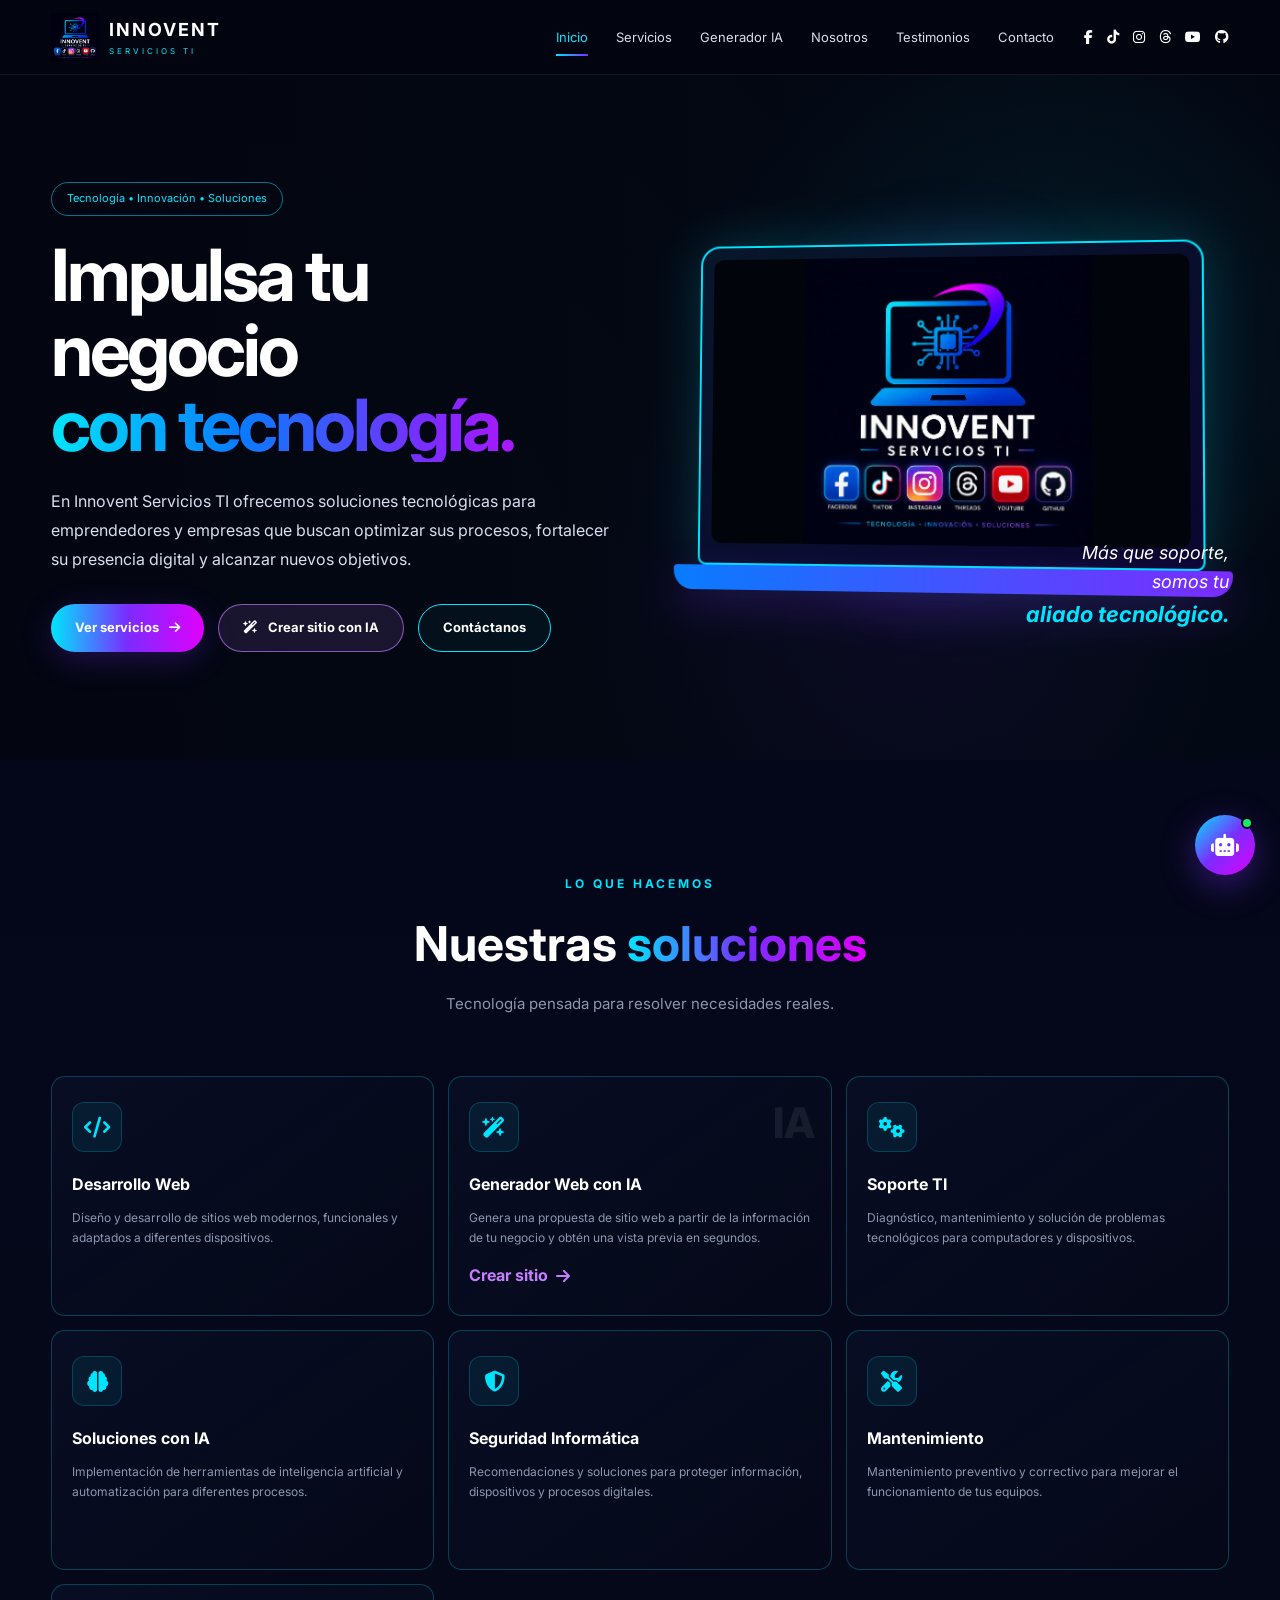
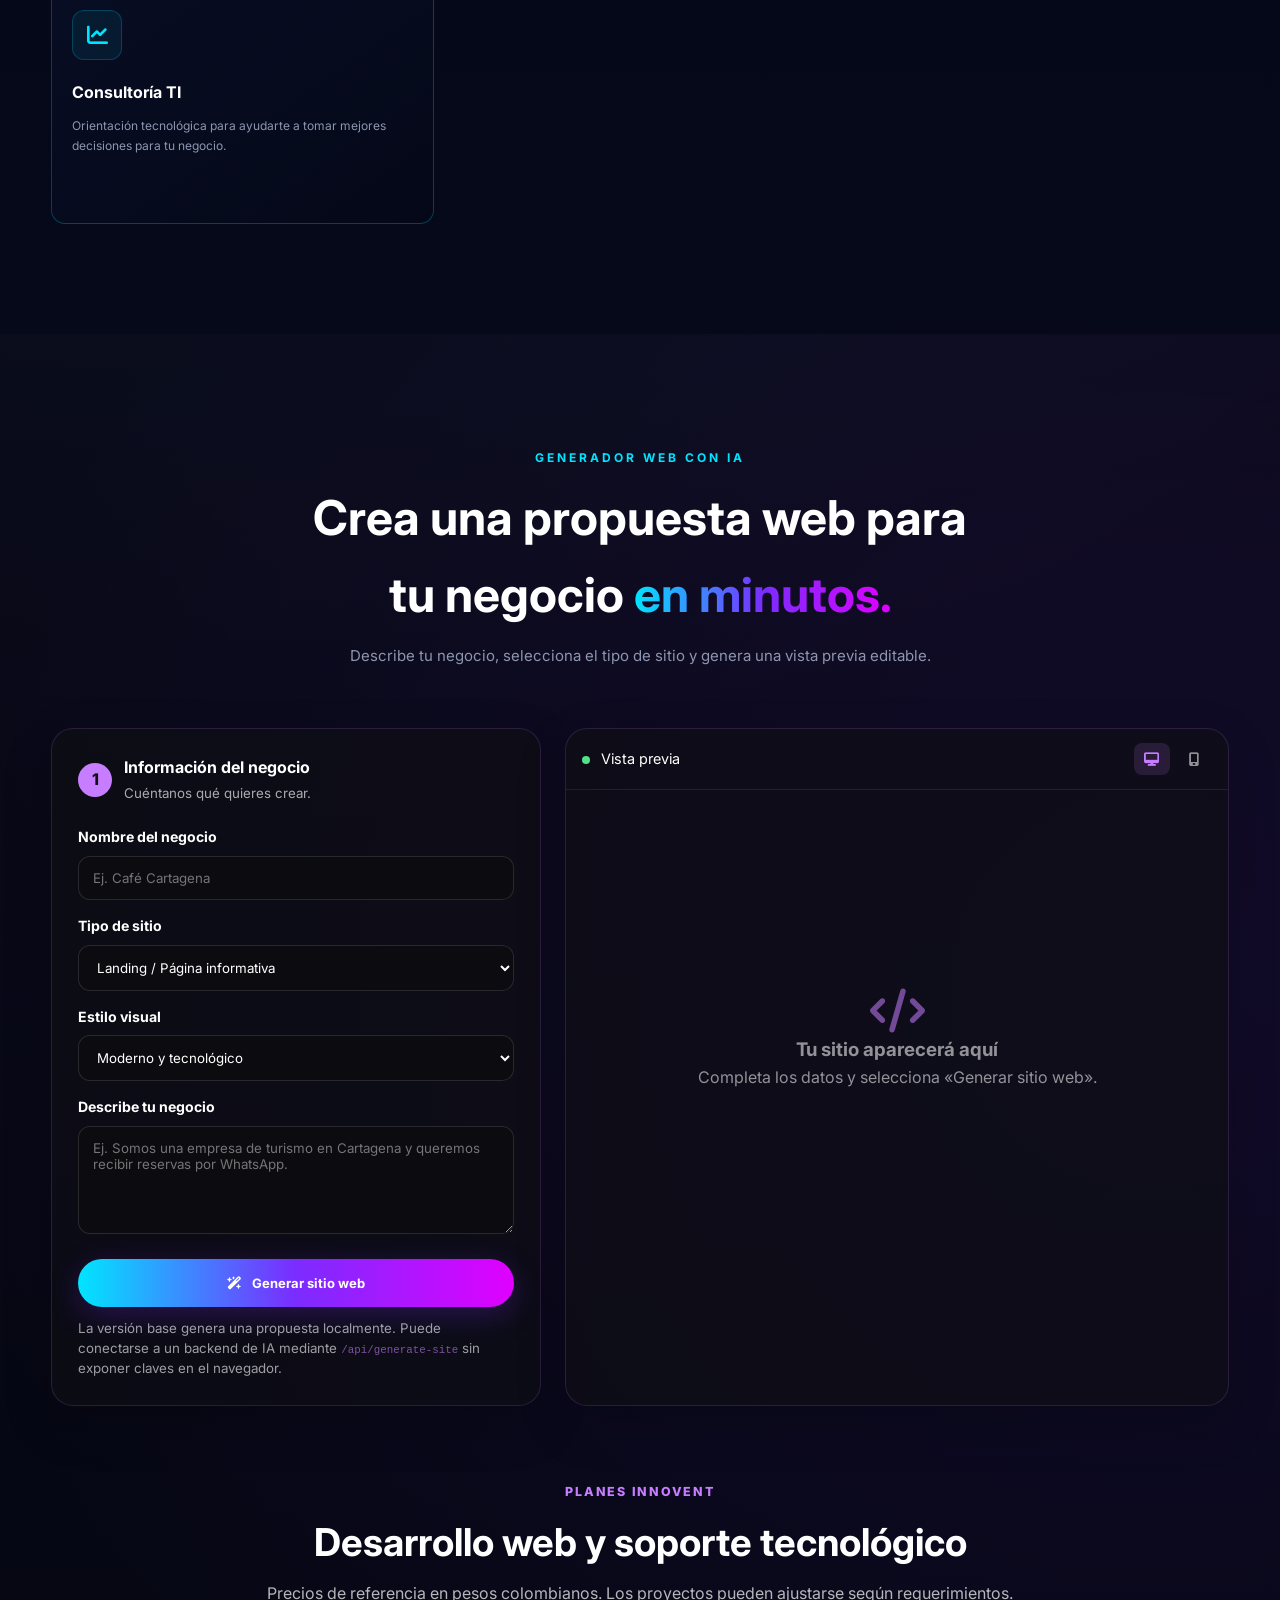
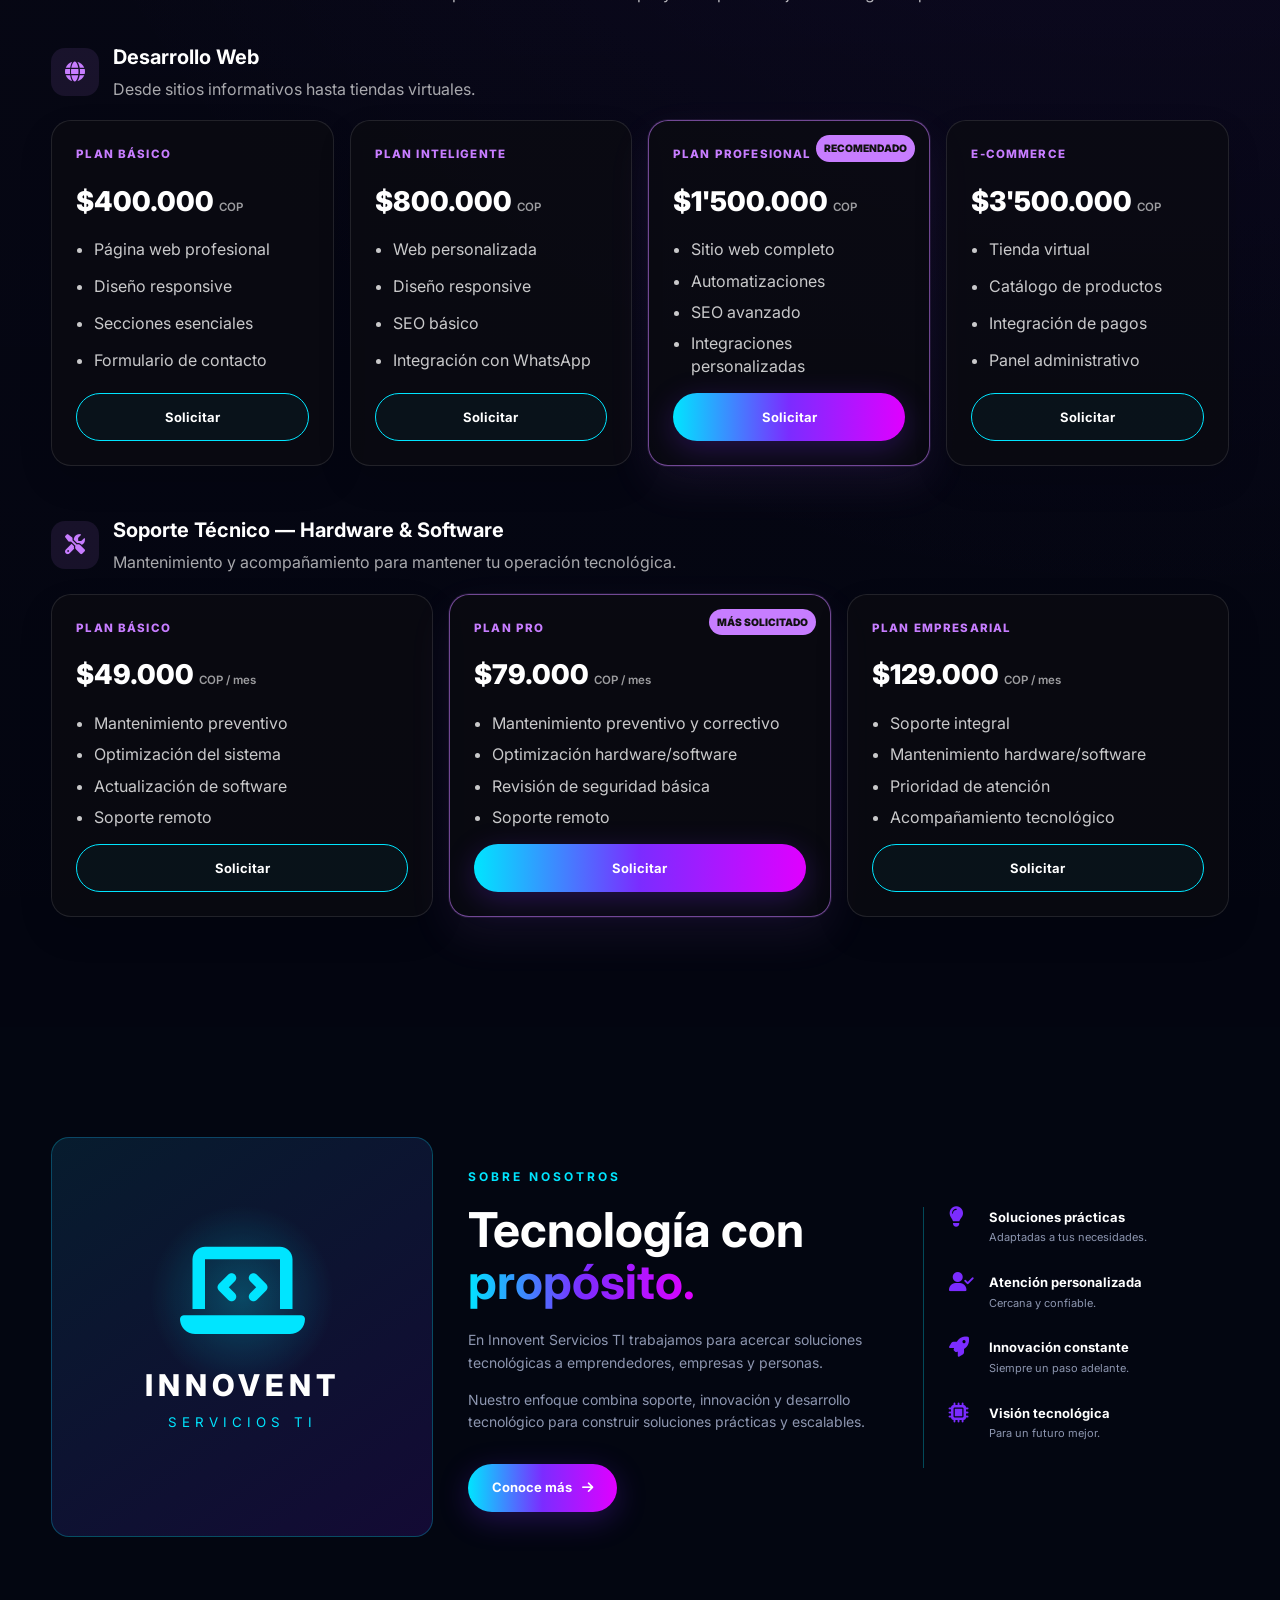
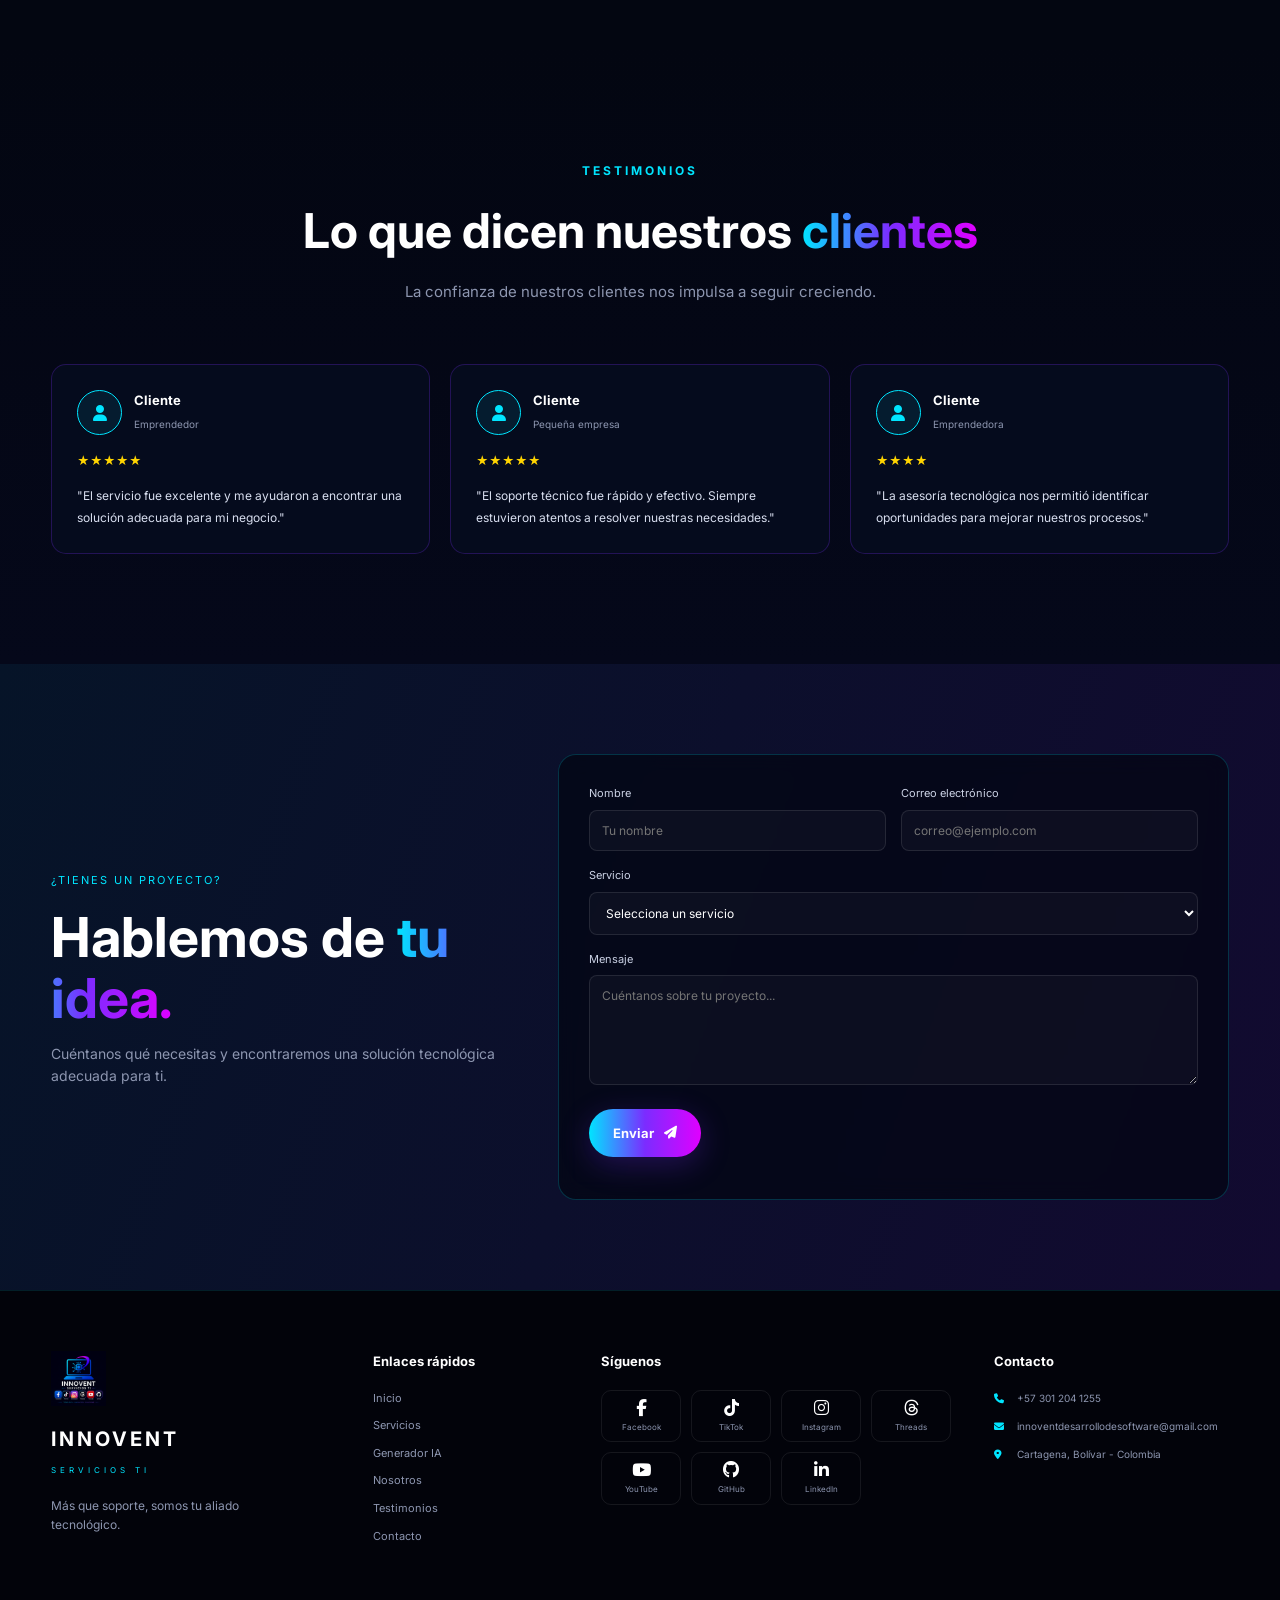
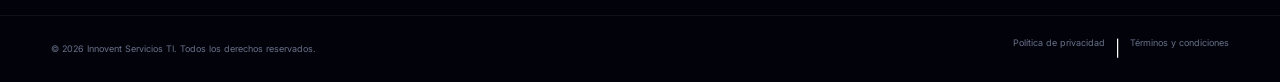
==== commit c0bb679a: "Update index.html" ====
--- a/index.html
+++ b/index.html
@@ -1096,7 +1096,7 @@
               </div>
             </div>
 
-            <div class="stars">★★★★★</div>
+            <div class="stars">★★★★</div>
 
             <p>
               "La asesoría tecnológica nos permitió identificar oportunidades
